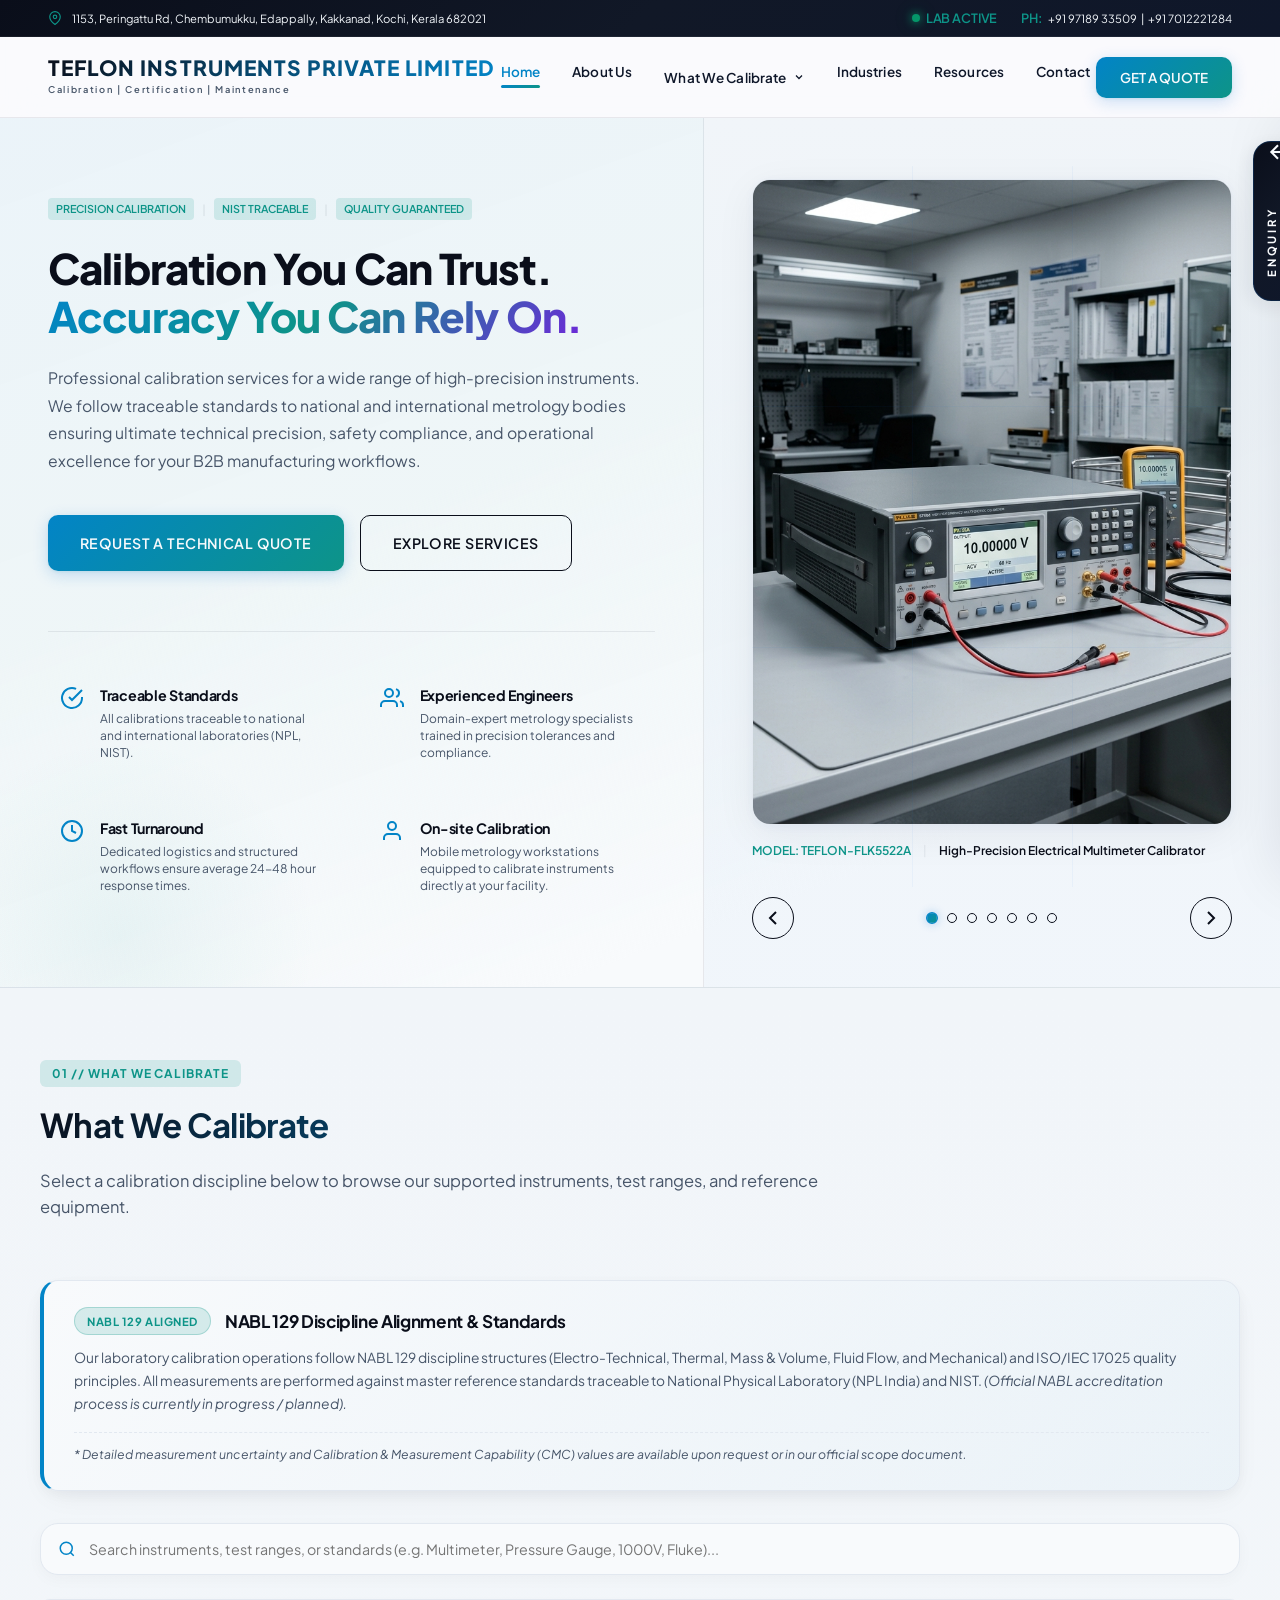
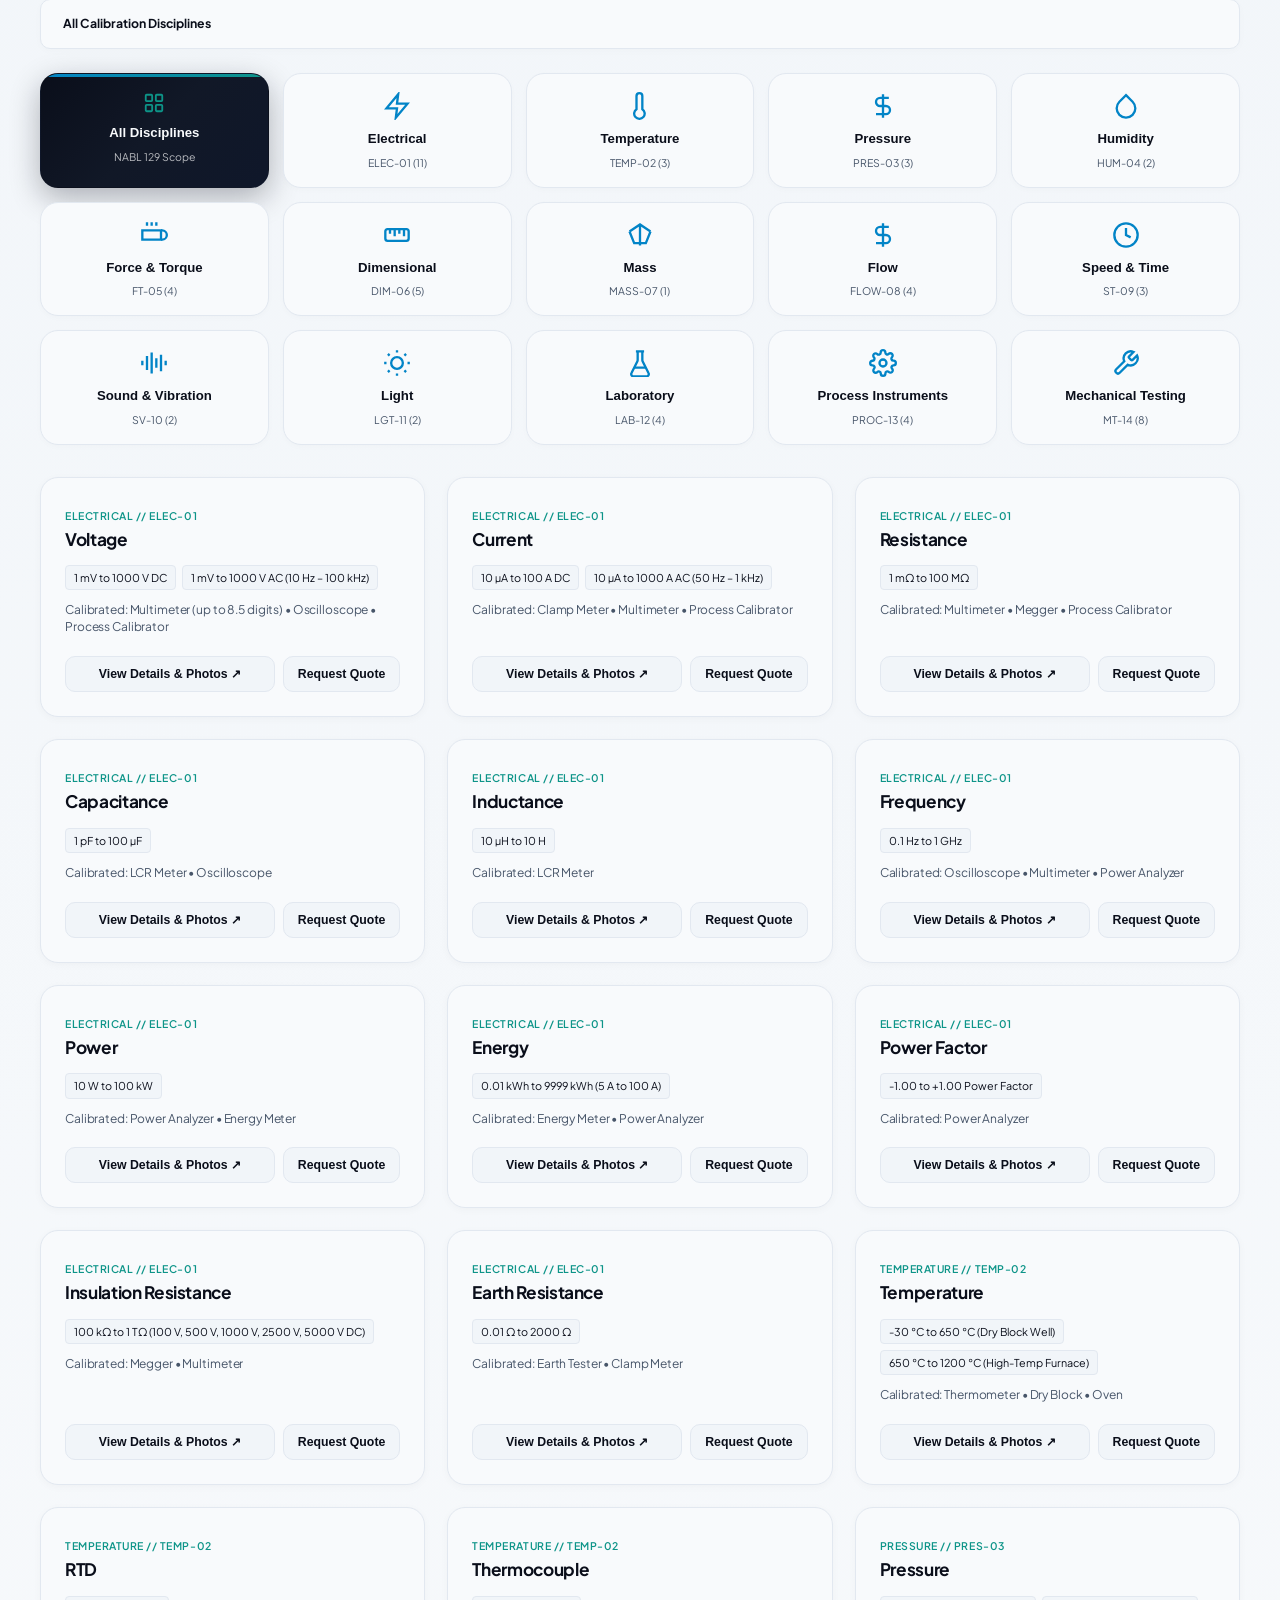
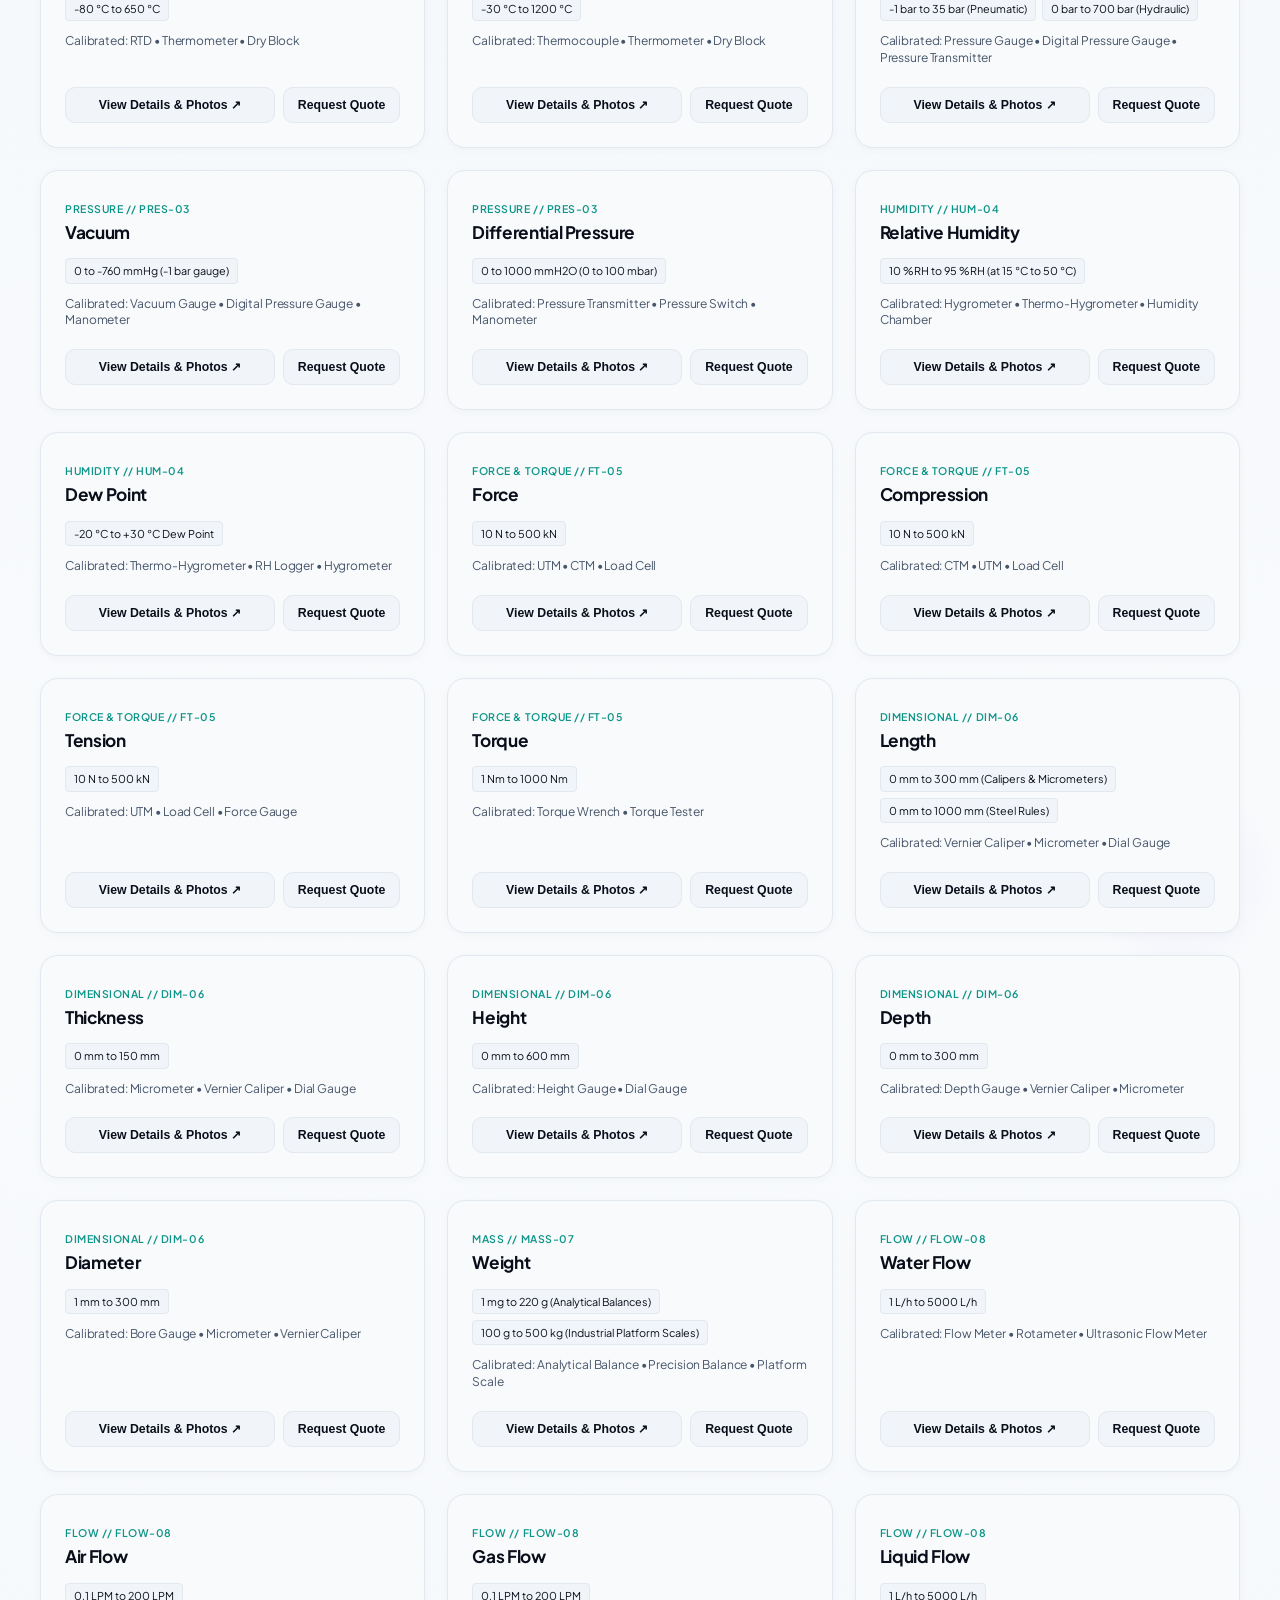
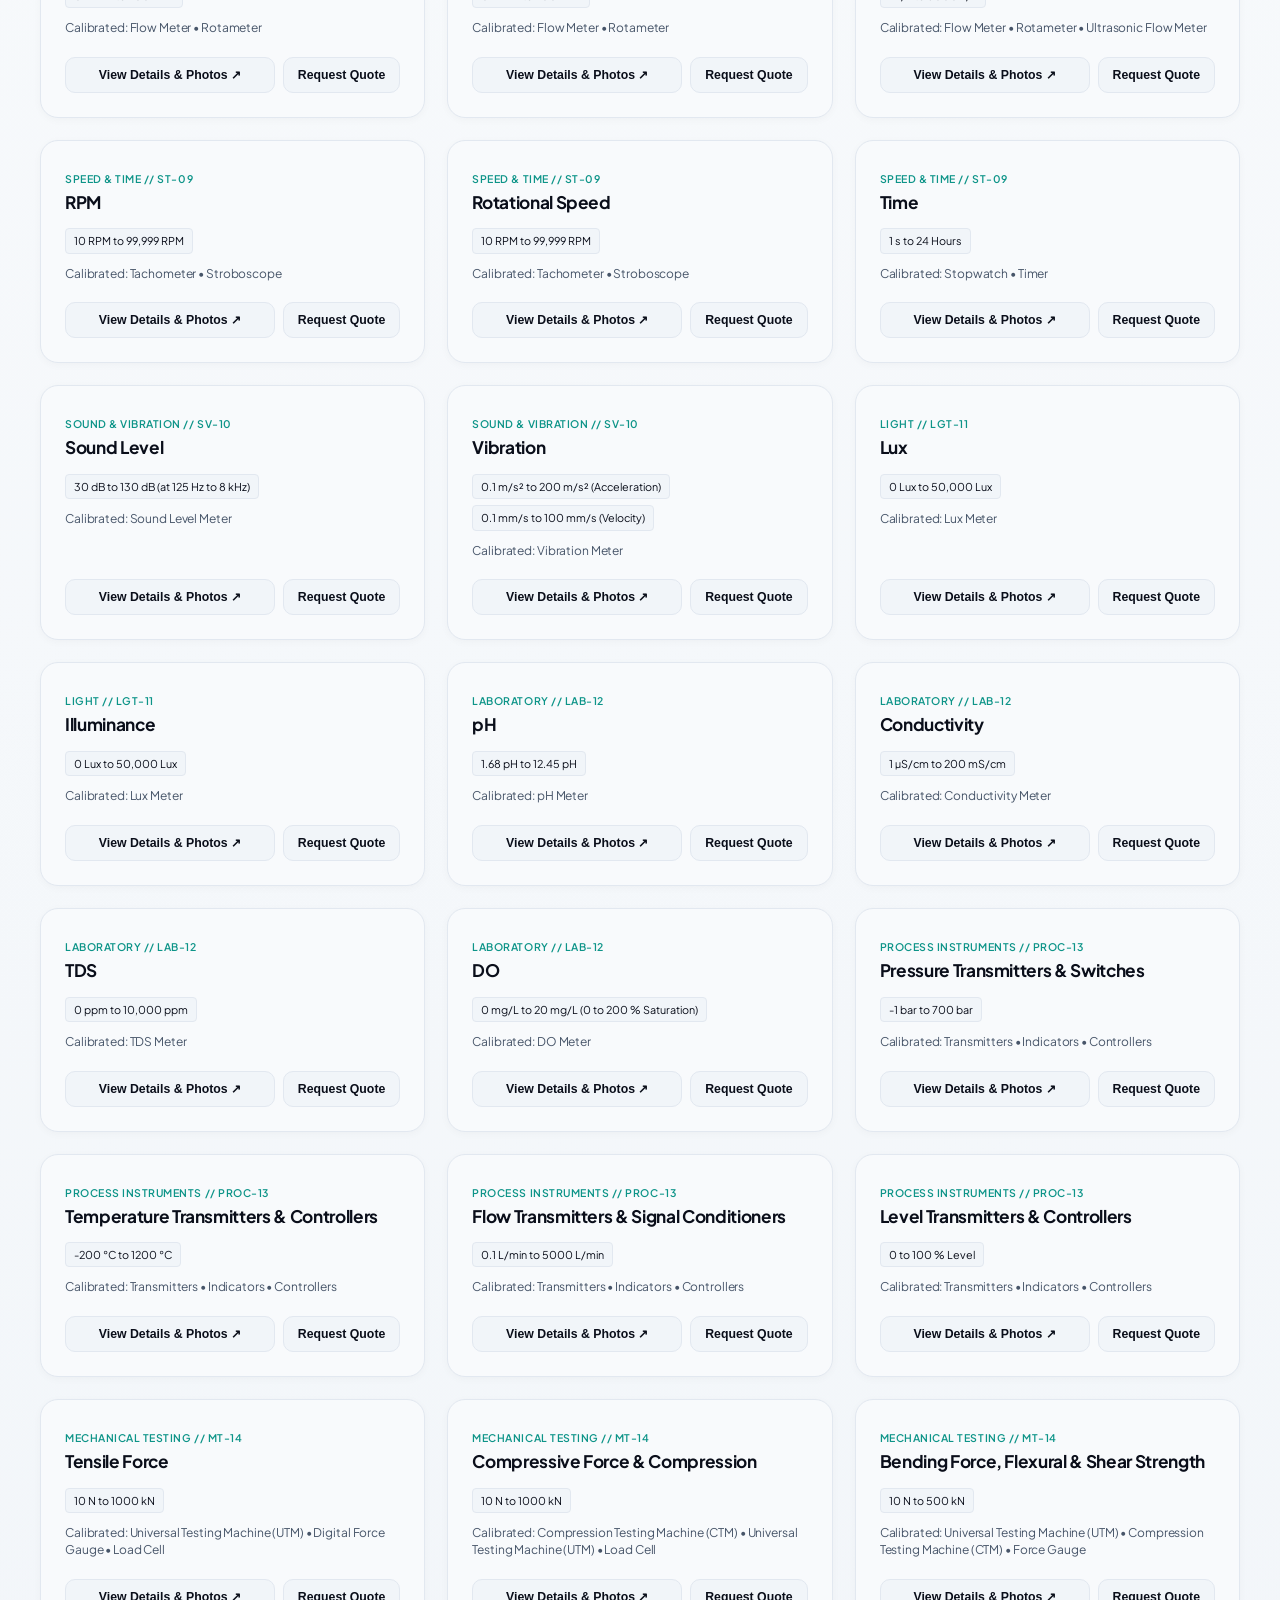
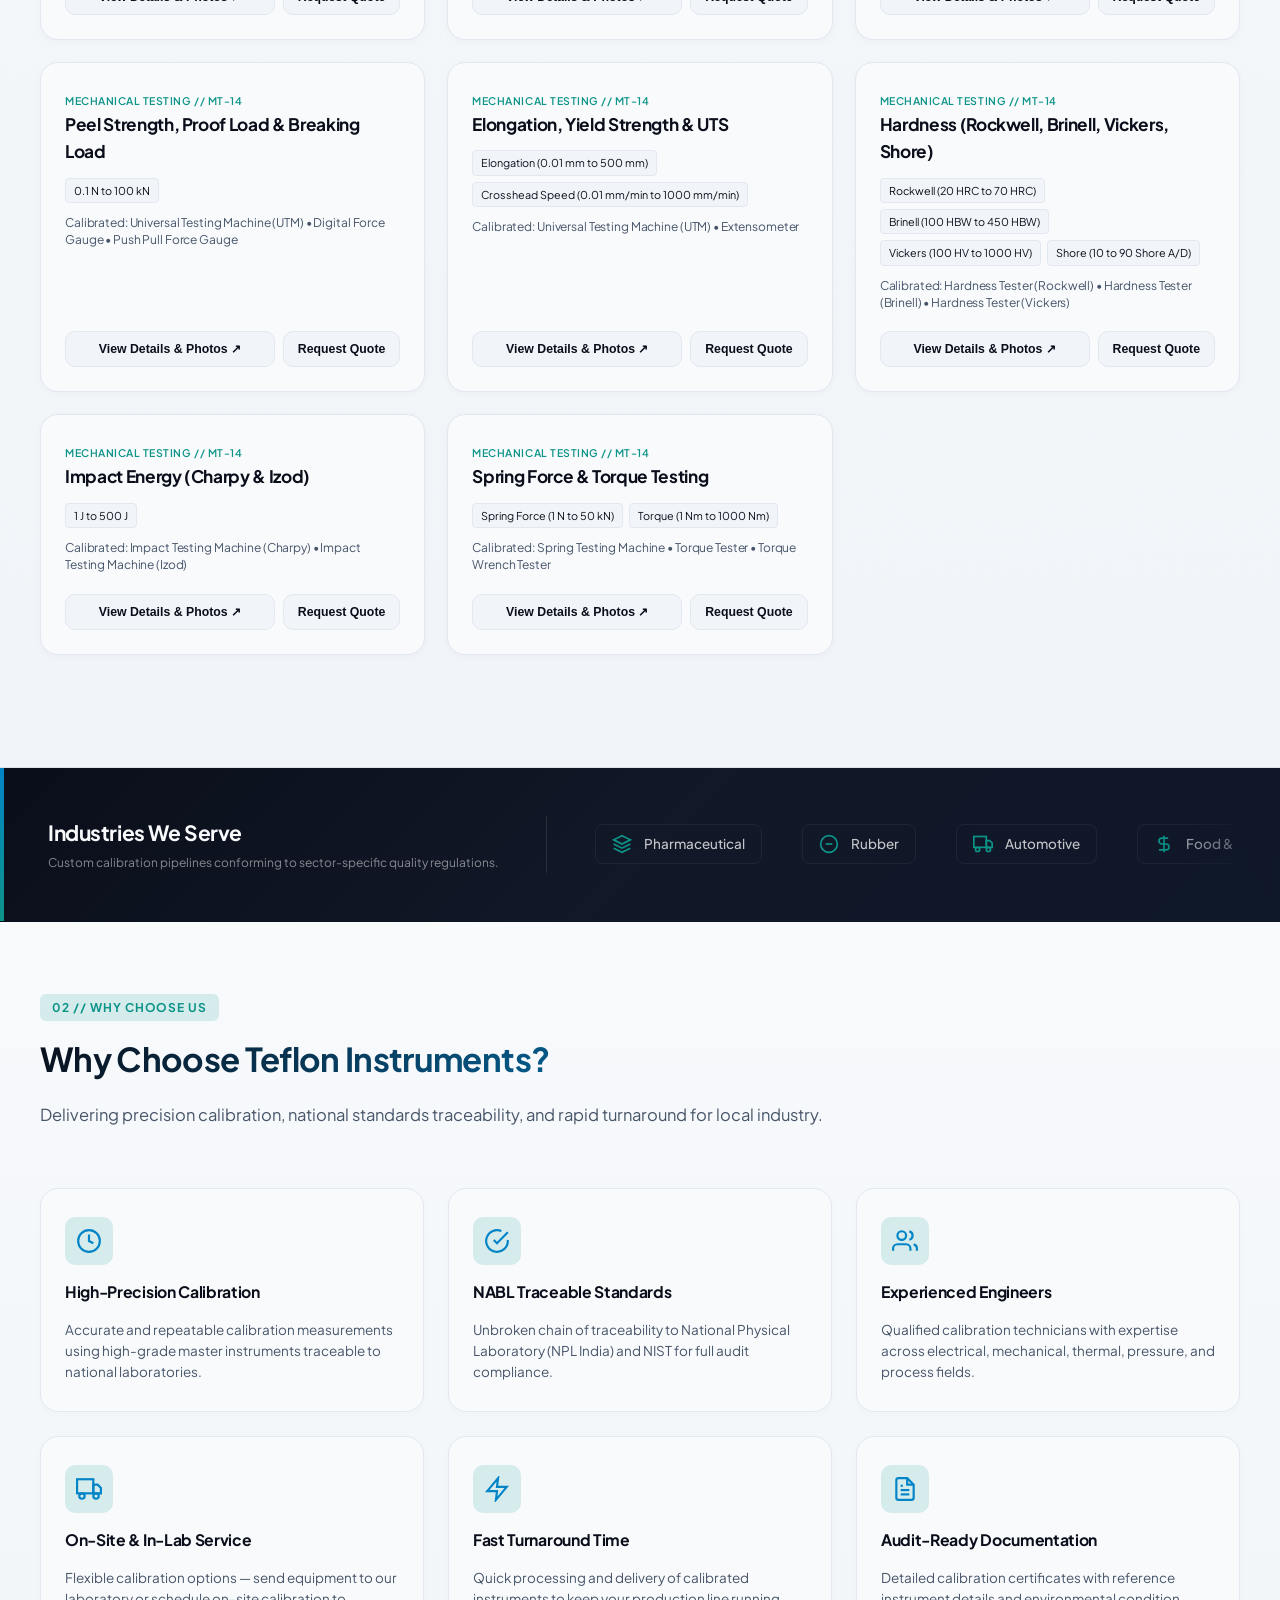
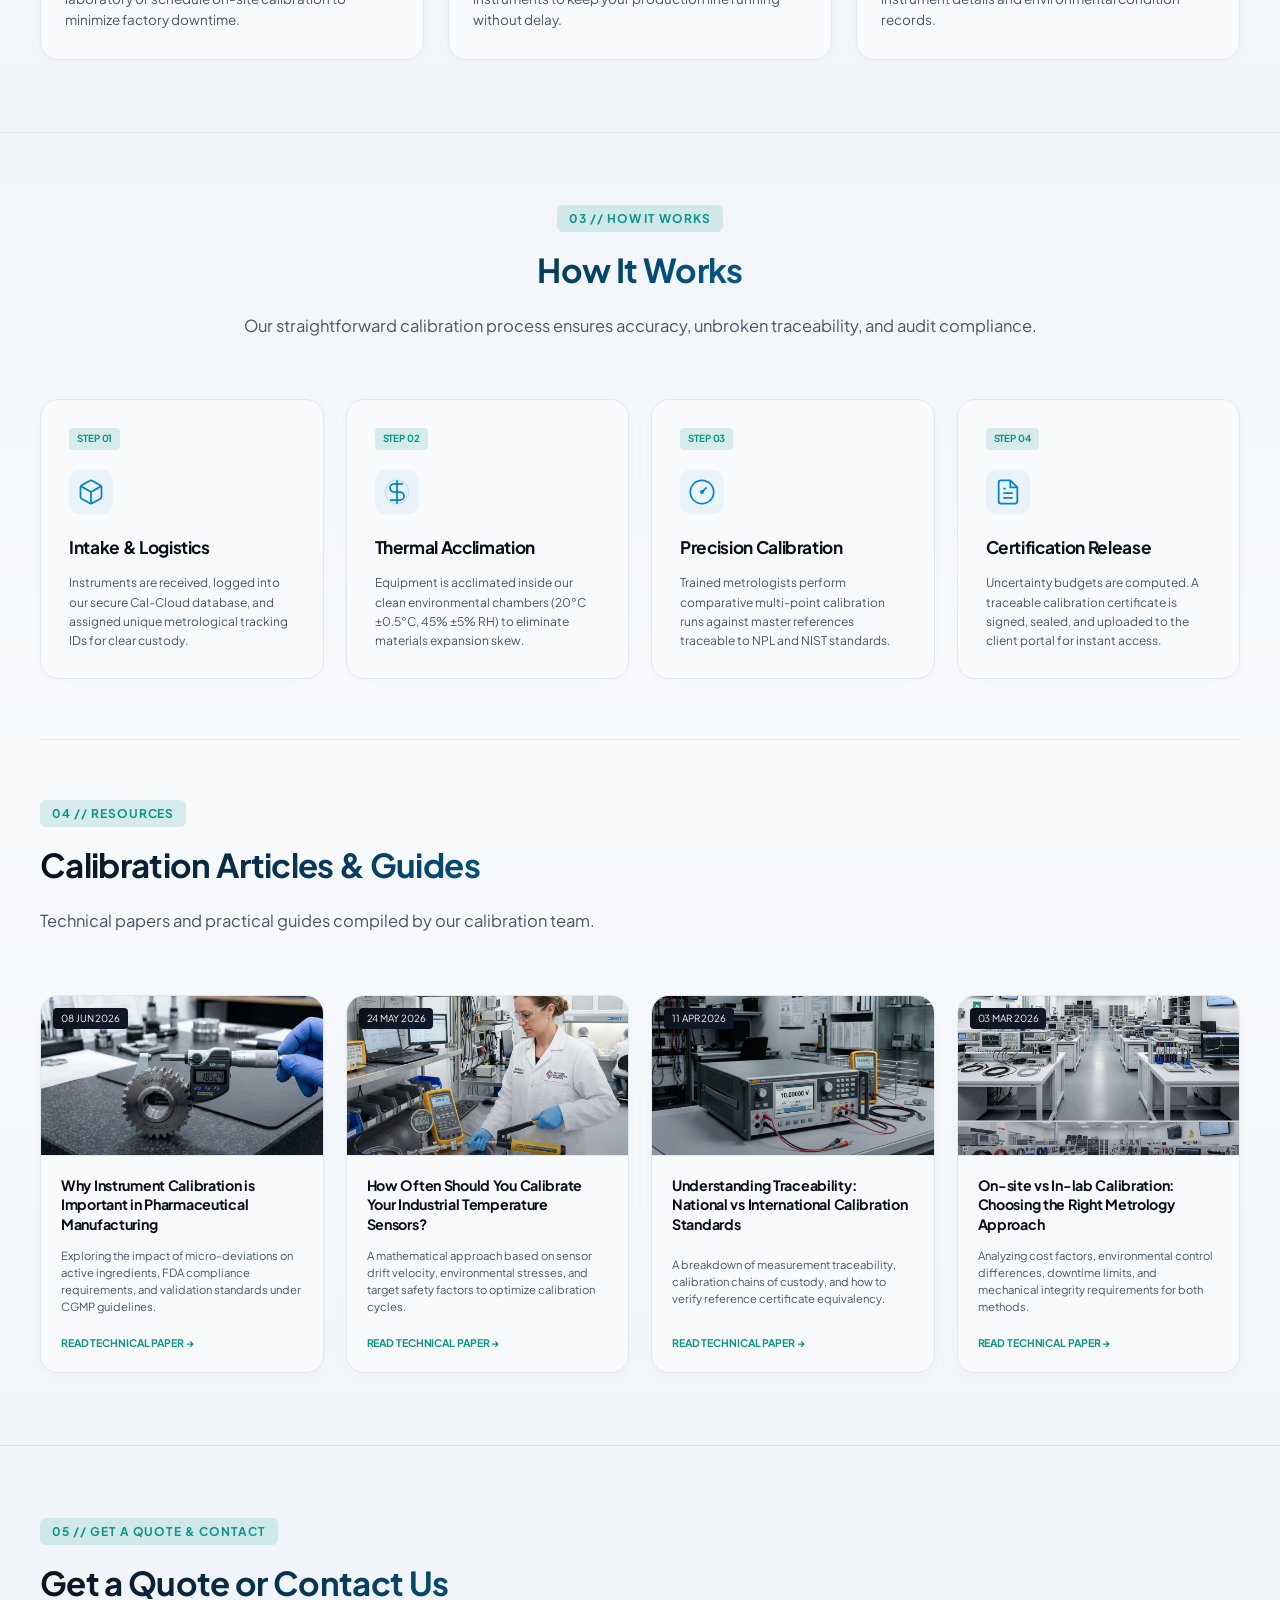
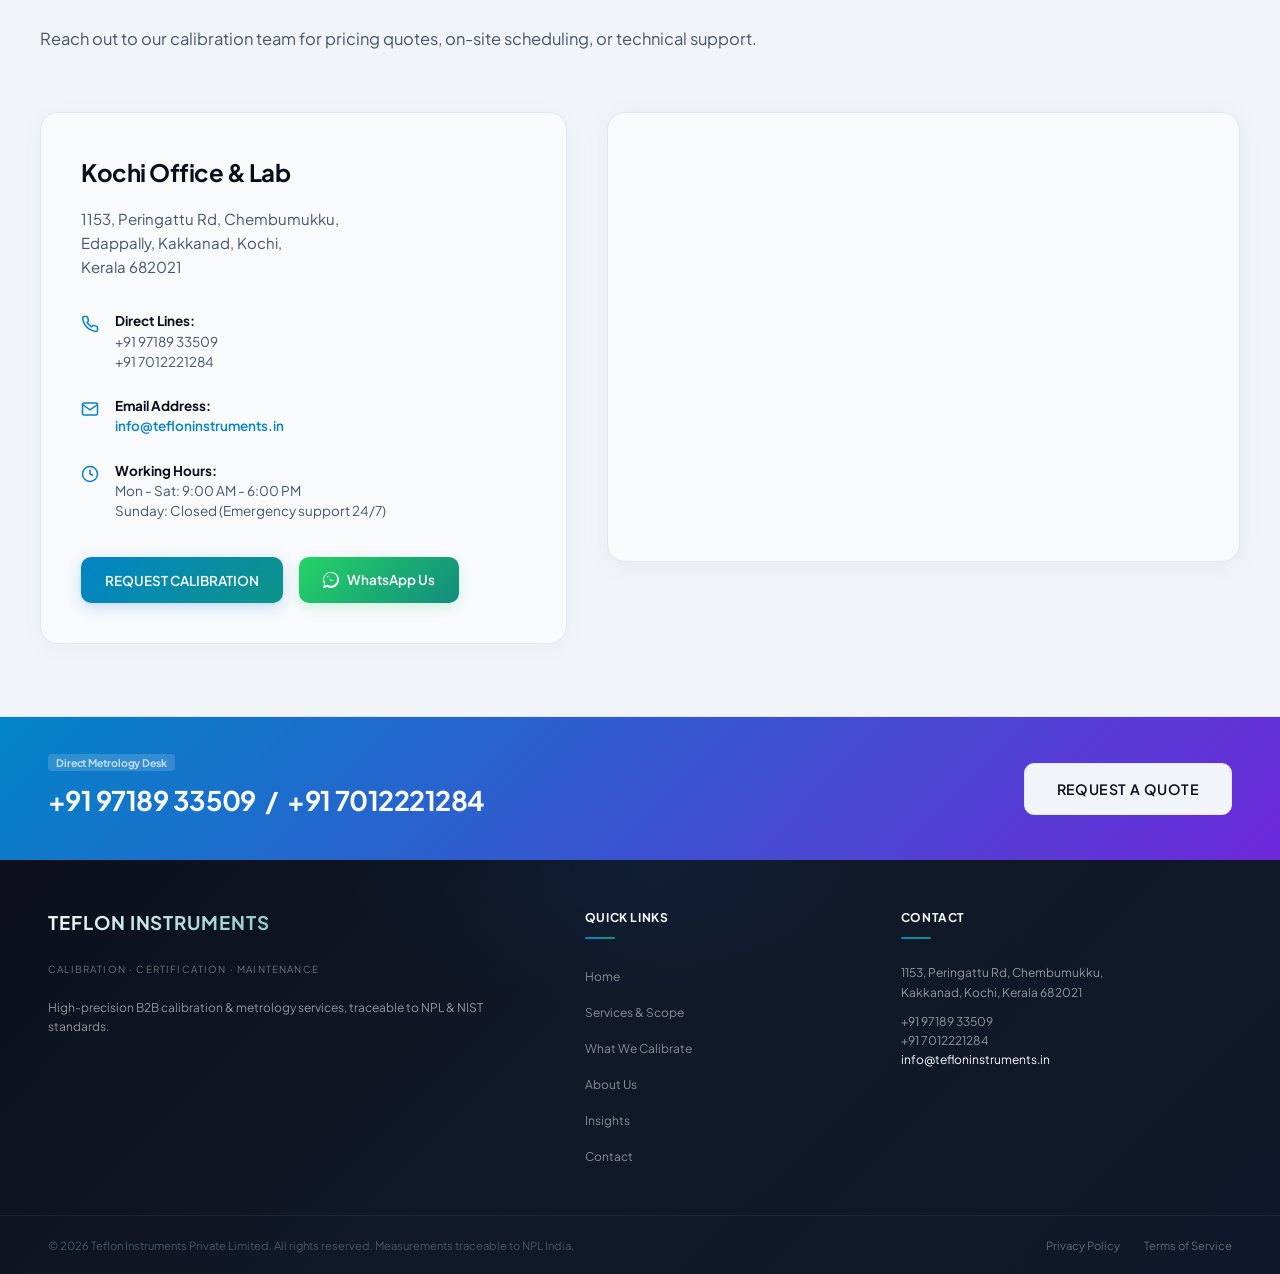
==== callibration/index.html @ b9548c0d "Initial commit Created from https://vercel.com/new" ====
<!DOCTYPE html>
<html lang="en">
<head>
  <meta charset="UTF-8">
  <meta name="viewport" content="width=device-width, initial-scale=1.0, maximum-scale=5.0, viewport-fit=cover">
  <title>TEFLON INSTRUMENTS PRIVATE LIMITED Calibration | Certification | Maintenance</title>
  <meta name="description" content="TEFLON INSTRUMENTS PRIVATE LIMITED offers premium calibration, certification, and maintenance services. Traceable standards ensuring precision, quality, and operational excellence.">
  
  <!-- Google Fonts: Plus Jakarta Sans for a warm, humanist, modern aesthetic -->
  <link rel="preconnect" href="https://fonts.googleapis.com">
  <link rel="preconnect" href="https://fonts.gstatic.com" crossorigin>
  <link href="https://fonts.googleapis.com/css2?family=Plus+Jakarta+Sans:ital,wght@0,300;0,400;0,500;0,600;0,700;0,800;1,400&display=swap" rel="stylesheet">
  
  <!-- Core Stylesheet -->
  <link rel="stylesheet" href="styles.css">
</head>
<body>

  <!-- HEADER -->
  <header class="main-header" id="header">
    <div class="top-bar">
      <div class="top-bar-left">
        <div class="top-bar-item">
          <svg viewBox="0 0 24 24" width="14" height="14" stroke="currentColor" stroke-width="2" fill="none" style="margin-right: 4px; color: var(--teal-accent);">
            <path d="M21 10c0 7-9 13-9 13s-9-6-9-13a9 9 0 0 1 18 0z"></path>
            <circle cx="12" cy="10" r="3"></circle>
          </svg>
          <span>1153, Peringattu Rd, Chembumukku, Edappally, Kakkanad, Kochi, Kerala 682021</span>
        </div>
      </div>
      <div class="top-bar-right">
        <div class="top-bar-item">
          <span class="status-indicator"></span>
          <span class="tech-label font-mono">LAB ACTIVE</span>
        </div>
        <div class="top-bar-item">
          <span class="font-mono" style="color: var(--teal-accent); font-weight: 600;">PH:</span>
          <span><a href="tel:+919718933509" style="color: inherit; text-decoration: none;">+91 97189 33509</a> &nbsp;|&nbsp; <a href="tel:+917012221284" style="color: inherit; text-decoration: none;">+91 7012221284</a></span>
        </div>
      </div>
    </div>
    
    <nav class="nav-bar">
      <div class="nav-brand">
        <a href="#home" class="logo-link">
          <span class="logo-main">TEFLON INSTRUMENTS PRIVATE LIMITED</span>
          <span class="logo-sub">Calibration | Certification | Maintenance</span>
        </a>
      </div>
      <ul class="nav-links">
        <li><a href="#home" class="nav-link active">Home</a></li>
        <li><a href="#about" class="nav-link">About Us</a></li>
        <li class="nav-dropdown">
          <a href="#parameters" class="nav-link dropdown-toggle" id="nav-calibrate-toggle">
            What We Calibrate
            <svg class="dropdown-chevron" viewBox="0 0 24 24" width="12" height="12" fill="none" stroke="currentColor" stroke-width="2.5"><polyline points="6 9 12 15 18 9"></polyline></svg>
          </a>
          <ul class="dropdown-menu" id="nav-calibrate-dropdown">
            <li><a href="#parameters" data-discipline="electrical" class="dropdown-item">Electrical</a></li>
            <li><a href="#parameters" data-discipline="temperature" class="dropdown-item">Temperature</a></li>
            <li><a href="#parameters" data-discipline="pressure" class="dropdown-item">Pressure</a></li>
            <li><a href="#parameters" data-discipline="humidity" class="dropdown-item">Humidity</a></li>
            <li><a href="#parameters" data-discipline="force-torque" class="dropdown-item">Force &amp; Torque</a></li>
            <li><a href="#parameters" data-discipline="dimensional" class="dropdown-item">Dimensional</a></li>
            <li><a href="#parameters" data-discipline="mass" class="dropdown-item">Mass</a></li>
            <li><a href="#parameters" data-discipline="flow" class="dropdown-item">Flow</a></li>
            <li><a href="#parameters" data-discipline="speed-time" class="dropdown-item">Speed &amp; Time</a></li>
            <li><a href="#parameters" data-discipline="sound-vibration" class="dropdown-item">Sound &amp; Vibration</a></li>
            <li><a href="#parameters" data-discipline="light" class="dropdown-item">Light</a></li>
            <li><a href="#parameters" data-discipline="laboratory" class="dropdown-item">Laboratory</a></li>
            <li><a href="#parameters" data-discipline="process-instruments" class="dropdown-item">Process Instruments</a></li>
            <li><a href="#parameters" data-discipline="mechanical-testing" class="dropdown-item">Mechanical Testing</a></li>
          </ul>
        </li>
        <li><a href="#industries" class="nav-link">Industries</a></li>
        <li><a href="#insights" class="nav-link">Resources</a></li>
        <li><a href="#contact" class="nav-link">Contact</a></li>
      </ul>
      <div class="nav-actions">
        <button class="btn btn-primary btn-rect open-quote-btn" id="nav-quote-btn">GET A QUOTE</button>
      </div>
      
      <!-- MOBILE MENU TOGGLE -->
      <button class="mobile-menu-toggle" id="mobile-menu-toggle" aria-label="Toggle Menu">
        <span class="bar"></span>
        <span class="bar"></span>
        <span class="bar"></span>
      </button>
    </nav>
  </header>

  <!-- MOBILE NAVIGATION DRAWER -->
  <div class="mobile-menu-drawer" id="mobile-menu-drawer">
    <div class="mobile-drawer-header">
      <div class="mobile-drawer-logo">
        <span class="logo-main">TEFLON INSTRUMENTS</span>
        <span class="logo-sub">Calibration | Certification | Maintenance</span>
      </div>
      <button class="mobile-drawer-close" id="mobile-drawer-close" aria-label="Close Menu">
        <svg viewBox="0 0 24 24" width="22" height="22" stroke="currentColor" stroke-width="2.5" fill="none">
          <line x1="18" y1="6" x2="6" y2="18"></line>
          <line x1="6" y1="6" x2="18" y2="18"></line>
        </svg>
      </button>
    </div>
    <ul class="mobile-nav-links">
      <li><a href="#home" class="mobile-nav-link">Home</a></li>
      <li><a href="#about" class="mobile-nav-link">About Us</a></li>
      <li class="mobile-nav-dropdown">
        <div class="mobile-dropdown-header" id="mobile-dropdown-header">
          <a href="#parameters" class="mobile-nav-link">What We Calibrate</a>
          <button class="mobile-dropdown-toggle-btn" id="mobile-dropdown-toggle-btn" aria-label="Expand Submenu">
            <svg class="mobile-chevron" viewBox="0 0 24 24" width="16" height="16" fill="none" stroke="currentColor" stroke-width="2.5"><polyline points="6 9 12 15 18 9"></polyline></svg>
          </button>
        </div>
        <ul class="mobile-dropdown-sub" id="mobile-dropdown-sub">
          <li><a href="#parameters" data-discipline="electrical" class="mobile-sub-link">Electrical</a></li>
          <li><a href="#parameters" data-discipline="temperature" class="mobile-sub-link">Temperature</a></li>
          <li><a href="#parameters" data-discipline="pressure" class="mobile-sub-link">Pressure</a></li>
          <li><a href="#parameters" data-discipline="humidity" class="mobile-sub-link">Humidity</a></li>
          <li><a href="#parameters" data-discipline="force-torque" class="mobile-sub-link">Force &amp; Torque</a></li>
          <li><a href="#parameters" data-discipline="dimensional" class="mobile-sub-link">Dimensional</a></li>
          <li><a href="#parameters" data-discipline="mass" class="mobile-sub-link">Mass</a></li>
          <li><a href="#parameters" data-discipline="flow" class="mobile-sub-link">Flow</a></li>
          <li><a href="#parameters" data-discipline="speed-time" class="mobile-sub-link">Speed &amp; Time</a></li>
          <li><a href="#parameters" data-discipline="sound-vibration" class="mobile-sub-link">Sound &amp; Vibration</a></li>
          <li><a href="#parameters" data-discipline="light" class="mobile-sub-link">Light</a></li>
          <li><a href="#parameters" data-discipline="laboratory" class="mobile-sub-link">Laboratory</a></li>
          <li><a href="#parameters" data-discipline="process-instruments" class="mobile-sub-link">Process Instruments</a></li>
          <li><a href="#parameters" data-discipline="mechanical-testing" class="mobile-sub-link">Mechanical Testing</a></li>
        </ul>
      </li>
      <li><a href="#industries" class="mobile-nav-link">Industries</a></li>
      <li><a href="#insights" class="mobile-nav-link">Resources</a></li>
      <li><a href="#contact" class="mobile-nav-link">Contact</a></li>
    </ul>
    <div class="mobile-drawer-footer">
      <button class="btn btn-primary btn-rect open-quote-btn btn-block">REQUEST A QUOTE</button>
      <div class="mobile-drawer-contact">
        <a href="tel:+919718933509" class="drawer-contact-item">
          <svg viewBox="0 0 24 24" width="16" height="16" fill="none" stroke="currentColor" stroke-width="2">
            <path d="M22 16.92v3a2 2 0 0 1-2.18 2 19.79 19.79 0 0 1-8.63-3.07 19.5 19.5 0 0 1-6-6 19.79 19.79 0 0 1-3.07-8.67A2 2 0 0 1 4.11 2h3a2 2 0 0 1 2 1.72 12.84 12.84 0 0 0 .7 2.81 2 2 0 0 1-.45 2.11L8.09 9.91a16 16 0 0 0 6 6l1.27-1.27a2 2 0 0 1 2.11-.45 12.84 12.84 0 0 0 2.81.7A2 2 0 0 1 22 16.92z"></path>
          </svg>
          <span>+91 97189 33509</span>
        </a>
        <a href="https://wa.me/919718933509" target="_blank" class="btn btn-secondary btn-whatsapp btn-rect btn-block" style="margin-top: 12px; font-size: 0.85rem; justify-content: center;">
          <svg viewBox="0 0 24 24" width="16" height="16" fill="currentColor" style="margin-right: 4px;">
            <path d="M.057 24l1.687-6.163c-1.041-1.804-1.588-3.849-1.587-5.946C.06 5.348 5.397.01 12.008.01c3.202.001 6.212 1.246 8.477 3.514 2.266 2.268 3.507 5.28 3.505 8.484-.004 6.657-5.34 11.997-11.953 11.997-2.005-.001-3.973-.502-5.724-1.455L0 24zm6.59-4.846c1.6.95 3.188 1.449 4.825 1.451 5.436 0 9.86-4.37 9.864-9.799.002-2.63-1.023-5.101-2.885-6.963C16.59 2.019 14.12 1 11.52 1c-5.44 0-9.866 4.372-9.87 9.802 0 1.714.459 3.39 1.331 4.872L1.933 20.39l4.714-1.236zm10.742-5.717c-.296-.147-1.747-.852-2.012-.95-.264-.097-.456-.147-.648.147-.192.294-.744.95-.912 1.146-.169.196-.338.22-.634.072-.296-.147-1.25-.457-2.38-1.457-.88-.778-1.474-1.74-1.646-2.035-.172-.294-.018-.454.13-.601.133-.133.297-.344.446-.516.148-.172.197-.294.296-.49.099-.196.05-.367-.025-.515-.074-.147-.648-1.543-.888-2.13-.233-.564-.47-.488-.648-.497-.168-.008-.36-.009-.551-.009-.192 0-.505.072-.769.36-.264.288-1.01 1.01-1.01 2.46 0 1.45.1.86.326.196.226-.294 1.32-2.01 1.438-2.147.118-.137.228-.2.457-.053.23.147 1.478.75 1.63 1.25.152.5.152.93.076 1.226-.076.297-.456.95-.648 1.146l-.389.39-.026.024z"/>
          </svg>
          Chat via WhatsApp
        </a>
      </div>
    </div>
  </div>

  <!-- FLOATING SIDEBAR (Collapsible B2B Quick Enquiry Form) -->
  <aside class="sidebar-floating" id="enquiry-sidebar">
    <button class="sidebar-toggle" id="sidebar-toggle-btn" aria-label="Toggle Enquiry Form">
      <span class="toggle-icon">
        <svg viewBox="0 0 24 24" width="20" height="20" stroke="currentColor" stroke-width="2.5" fill="none">
          <line x1="4" y1="12" x2="20" y2="12"></line>
          <polyline points="12 4 4 12 12 20" id="toggle-arrow"></polyline>
        </svg>
      </span>
      <span class="toggle-text">QUICK ENQUIRY</span>
    </button>
    <div class="sidebar-content">
      <div class="sidebar-header">
        <button class="sidebar-close-btn" id="sidebar-close-btn" aria-label="Close Enquiry Form">
          <svg viewBox="0 0 24 24" width="18" height="18" stroke="currentColor" stroke-width="2.5" fill="none">
            <line x1="18" y1="6" x2="6" y2="18"></line>
            <line x1="6" y1="6" x2="18" y2="18"></line>
          </svg>
        </button>
        <h3>Quick Enquiry</h3>
        <p class="sidebar-subtitle">Direct calibration request pipeline</p>
      </div>
      
      <!-- SUCCESS STATE VIEW -->
      <div class="sidebar-success-view" id="sidebar-success-view" style="display: none;">
        <div class="success-icon-wrapper">
          <svg class="success-check-icon" viewBox="0 0 24 24" width="56" height="56" stroke="var(--teal-accent)" stroke-width="2.5" fill="none">
            <polyline points="20 6 9 17 4 12"></polyline>
          </svg>
        </div>
        <h3 class="success-title">Enquiry Compiled!</h3>
        <p class="success-desc">We are redirecting you to WhatsApp to send your specifications directly to our calibration desk.</p>
        
        <div class="success-progress-container">
          <div class="success-progress-bar" id="success-progress-bar"></div>
        </div>

        <a href="#" id="whatsapp-manual-btn" target="_blank" class="btn btn-primary btn-block btn-rect btn-whatsapp" style="margin-top: 24px;">
          <svg viewBox="0 0 24 24" width="18" height="18" fill="currentColor">
            <path d="M.057 24l1.687-6.163c-1.041-1.804-1.588-3.849-1.587-5.946C.06 5.348 5.397.01 12.008.01c3.202.001 6.212 1.246 8.477 3.514 2.266 2.268 3.507 5.28 3.505 8.484-.004 6.657-5.34 11.997-11.953 11.997-2.005-.001-3.973-.502-5.724-1.455L0 24zm6.59-4.846c1.6.95 3.188 1.449 4.825 1.451 5.436 0 9.86-4.37 9.864-9.799.002-2.63-1.023-5.101-2.885-6.963C16.59 2.019 14.12 1 11.52 1c-5.44 0-9.866 4.372-9.87 9.802 0 1.714.459 3.39 1.331 4.872L1.933 20.39l4.714-1.236zm10.742-5.717c-.296-.147-1.747-.852-2.012-.95-.264-.097-.456-.147-.648.147-.192.294-.744.95-.912 1.146-.169.196-.338.22-.634.072-.296-.147-1.25-.457-2.38-1.457-.88-.778-1.474-1.74-1.646-2.035-.172-.294-.018-.454.13-.601.133-.133.297-.344.446-.516.148-.172.197-.294.296-.49.099-.196.05-.367-.025-.515-.074-.147-.648-1.543-.888-2.13-.233-.564-.47-.488-.648-.497-.168-.008-.36-.009-.551-.009-.192 0-.505.072-.769.36-.264.288-1.01 1.01-1.01 2.46 0 1.45.1.86.326.196.226-.294 1.32-2.01 1.438-2.147.118-.137.228-.2.457-.053.23.147 1.478.75 1.63 1.25.152.5.152.93.076 1.226-.076.297-.456.95-.648 1.146l-.389.39-.026.024z"/>
          </svg>
          SEND VIA WHATSAPP (MANUAL)
        </a>
        <button id="success-reset-btn" class="btn btn-secondary btn-block btn-rect" style="margin-top: 12px;">
          Submit Another Enquiry
        </button>
      </div>
      
      <form class="sidebar-form" id="quick-enquiry-form">
        <div class="form-group">
          <label for="eq-name">Full Name</label>
          <input type="text" id="eq-name" name="name" required placeholder="e.g. Dr. Rajesh Kumar">
        </div>
        <div class="form-group">
          <label for="eq-company">Company / Institution</label>
          <input type="text" id="eq-company" name="company" required placeholder="e.g. Acme Pharmaceuticals">
        </div>
        <div class="form-group">
          <label for="eq-email">Corporate Email</label>
          <input type="email" id="eq-email" name="email" required placeholder="name@company.com">
        </div>
        <div class="form-group">
          <label for="eq-phone">Contact Number</label>
          <input type="tel" id="eq-phone" name="phone" required placeholder="+91 XXXXX XXXXX">
        </div>
        <div class="form-group">
          <label for="eq-service">Required Service</label>
          <select id="eq-service" name="service">
            <option value="electrical">Electrical Calibration</option>
            <option value="temperature">Temperature Calibration</option>
            <option value="pressure">Pressure Calibration</option>
            <option value="dimensional">Dimensional Metrology</option>
            <option value="torque">Torque & Mass Calibration</option>
            <option value="onsite">On-Site Calibration</option>
            <option value="custom">Other / Custom Standards</option>
          </select>
        </div>
        <div class="form-group">
          <label>Instrument List (Drag & Drop)</label>
          <div class="drag-drop-area" id="file-drop-zone">
            <svg class="upload-icon" viewBox="0 0 24 24" width="24" height="24" stroke="currentColor" stroke-width="2" fill="none">
              <path d="M21 15v4a2 2 0 0 1-2 2H5a2 2 0 0 1-2-2v-4"></path>
              <polyline points="17 8 12 3 7 8"></polyline>
              <line x1="12" y1="3" x2="12" y2="15"></line>
            </svg>
            <p class="drop-text">Drag CSV / Excel list, or click to upload</p>
            <input type="file" id="file-input" name="instrumentList" accept=".xlsx,.xls,.csv,.pdf,.docx" style="display: none;">
            <div id="file-selected-name" class="file-name-preview"></div>
          </div>
        </div>
        <div class="form-group">
          <label for="eq-message">Special Technical Requirements</label>
          <textarea id="eq-message" name="message" rows="3" placeholder="Specify calibrations ranges, required tolerances, or standard compliance certificates needed..."></textarea>
        </div>
        <button type="submit" class="btn btn-primary btn-block btn-rect">SUBMIT TECHNICAL SPECIFICATION</button>
        <p class="privacy-note">We respect your privacy. All uploaded documents are stored in encrypted vaults and are subject to strict NDA regulations.</p>
      </form>
      <div class="sidebar-direct-cta">
        <a href="https://wa.me/919718933509" target="_blank" class="btn btn-secondary btn-whatsapp btn-rect">
          <svg viewBox="0 0 24 24" width="18" height="18" fill="currentColor">
            <path d="M.057 24l1.687-6.163c-1.041-1.804-1.588-3.849-1.587-5.946C.06 5.348 5.397.01 12.008.01c3.202.001 6.212 1.246 8.477 3.514 2.266 2.268 3.507 5.28 3.505 8.484-.004 6.657-5.34 11.997-11.953 11.997-2.005-.001-3.973-.502-5.724-1.455L0 24zm6.59-4.846c1.6.95 3.188 1.449 4.825 1.451 5.436 0 9.86-4.37 9.864-9.799.002-2.63-1.023-5.101-2.885-6.963C16.59 2.019 14.12 1 11.52 1c-5.44 0-9.866 4.372-9.87 9.802 0 1.714.459 3.39 1.331 4.872L1.933 20.39l4.714-1.236zm10.742-5.717c-.296-.147-1.747-.852-2.012-.95-.264-.097-.456-.147-.648.147-.192.294-.744.95-.912 1.146-.169.196-.338.22-.634.072-.296-.147-1.25-.457-2.38-1.457-.88-.778-1.474-1.74-1.646-2.035-.172-.294-.018-.454.13-.601.133-.133.297-.344.446-.516.148-.172.197-.294.296-.49.099-.196.05-.367-.025-.515-.074-.147-.648-1.543-.888-2.13-.233-.564-.47-.488-.648-.497-.168-.008-.36-.009-.551-.009-.192 0-.505.072-.769.36-.264.288-1.01 1.01-1.01 2.46 0 1.45.1.86.326.196.226-.294 1.32-2.01 1.438-2.147.118-.137.228-.2.457-.053.23.147 1.478.75 1.63 1.25.152.5.152.93.076 1.226-.076.297-.456.95-.648 1.146l-.389.39-.026.024z"/>
          </svg>
          Chat via WhatsApp
        </a>
        <a href="tel:+919718933509" class="btn btn-secondary btn-rect">
          <svg viewBox="0 0 24 24" width="18" height="18" fill="none" stroke="currentColor" stroke-width="2">
            <path d="M22 16.92v3a2 2 0 0 1-2.18 2 19.79 19.79 0 0 1-8.63-3.07 19.5 19.5 0 0 1-6-6 19.79 19.79 0 0 1-3.07-8.67A2 2 0 0 1 4.11 2h3a2 2 0 0 1 2 1.72 12.84 12.84 0 0 0 .7 2.81 2 2 0 0 1-.45 2.11L8.09 9.91a16 16 0 0 0 6 6l1.27-1.27a2 2 0 0 1 2.11-.45 12.84 12.84 0 0 0 2.81.7A2 2 0 0 1 22 16.92z"></path>
          </svg>
          Direct Call Line
        </a>
      </div>
    </div>
  </aside>

  <!-- MAIN WRAPPER -->
  <main class="main-content" id="home">
    
    <!-- HERO SECTION -->
    <section class="hero-section">
      <div class="hero-layout">
        
        <!-- Left Side: Copy and Stats -->
        <div class="hero-left">
          <div class="hero-metadata">
            <span class="meta-tag">PRECISION CALIBRATION</span>
            <span class="meta-separator">|</span>
            <span class="meta-tag">NIST TRACEABLE</span>
            <span class="meta-separator">|</span>
            <span class="meta-tag">QUALITY GUARANTEED</span>
          </div>
          <h1 class="hero-title">
            Calibration You Can Trust.<br>
            <span class="text-highlight">Accuracy You Can Rely On.</span>
          </h1>
          <p class="hero-description">
            Professional calibration services for a wide range of high-precision instruments. We follow traceable standards to national and international metrology bodies ensuring ultimate technical precision, safety compliance, and operational excellence for your B2B manufacturing workflows.
          </p>
          <div class="hero-ctas">
            <button class="btn btn-primary btn-large btn-rect open-quote-btn">REQUEST A TECHNICAL QUOTE</button>
            <a href="#parameters" class="btn btn-outline btn-large btn-rect" id="hero-explore-btn">EXPLORE SERVICES</a>
          </div>
          
          <!-- Key Points -->
          <div class="hero-features">
            <div class="feature-item">
              <div class="feature-icon">
                <svg viewBox="0 0 24 24" width="24" height="24" stroke="currentColor" stroke-width="2" fill="none">
                  <path d="M22 11.08V12a10 10 0 1 1-5.93-9.14"></path>
                  <polyline points="22 4 12 14.01 9 11.01"></polyline>
                </svg>
              </div>
              <div class="feature-content">
                <h4 class="feature-title">Traceable Standards</h4>
                <p class="feature-desc">All calibrations traceable to national and international laboratories (NPL, NIST).</p>
              </div>
            </div>
            <div class="feature-item">
              <div class="feature-icon">
                <svg viewBox="0 0 24 24" width="24" height="24" stroke="currentColor" stroke-width="2" fill="none">
                  <path d="M17 21v-2a4 4 0 0 0-4-4H5a4 4 0 0 0-4 4v2"></path>
                  <circle cx="9" cy="7" r="4"></circle>
                  <path d="M23 21v-2a4 4 0 0 0-3-3.87"></path>
                  <path d="M16 3.13a4 4 0 0 1 0 7.75"></path>
                </svg>
              </div>
              <div class="feature-content">
                <h4 class="feature-title">Experienced Engineers</h4>
                <p class="feature-desc">Domain-expert metrology specialists trained in precision tolerances and compliance.</p>
              </div>
            </div>
            <div class="feature-item">
              <div class="feature-icon">
                <svg viewBox="0 0 24 24" width="24" height="24" stroke="currentColor" stroke-width="2" fill="none">
                  <circle cx="12" cy="12" r="10"></circle>
                  <polyline points="12 6 12 12 16 14"></polyline>
                </svg>
              </div>
              <div class="feature-content">
                <h4 class="feature-title">Fast Turnaround</h4>
                <p class="feature-desc">Dedicated logistics and structured workflows ensure average 24-48 hour response times.</p>
              </div>
            </div>
            <div class="feature-item">
              <div class="feature-icon">
                <svg viewBox="0 0 24 24" width="24" height="24" stroke="currentColor" stroke-width="2" fill="none">
                  <path d="M20 21v-2a4 4 0 0 0-4-4H8a4 4 0 0 0-4 4v2"></path>
                  <circle cx="12" cy="7" r="4"></circle>
                </svg>
              </div>
              <div class="feature-content">
                <h4 class="feature-title">On-site Calibration</h4>
                <p class="feature-desc">Mobile metrology workstations equipped to calibrate instruments directly at your facility.</p>
              </div>
            </div>
          </div>
        </div>
        
        <!-- Right Side: Clean studio-photo carousel -->
        <div class="hero-right">
          <div class="carousel-container">
            <div class="carousel-track-container">
              <ul class="carousel-track">
                <li class="carousel-slide current-slide">
                  <img src="assets/images/fluke_calibrator.png" alt="Fluke Reference Calibrator on bench" class="carousel-img">
                  <div class="carousel-caption">
                    <span class="caption-class">MODEL: TEFLON-FLK5522A</span>
                    <span class="caption-separator">|</span>
                    <span class="caption-title">High-Precision Electrical Multimeter Calibrator</span>
                  </div>
                </li>
                <li class="carousel-slide">
                  <img src="assets/images/dry_block.png" alt="Digital Dry Block Temperature Calibrator" class="carousel-img">
                  <div class="carousel-caption">
                    <span class="caption-class">MODEL: TEFLON-DB1200</span>
                    <span class="caption-separator">|</span>
                    <span class="caption-title">Digital Dry-Block Temperature Calibrator Well</span>
                  </div>
                </li>
                <li class="carousel-slide">
                  <img src="assets/images/deadweight_tester.png" alt="Deadweight Pressure Calibrator Tester" class="carousel-img">
                  <div class="carousel-caption">
                    <span class="caption-class">MODEL: TEFLON-DWT300</span>
                    <span class="caption-title">Physical Hydraulic Deadweight Pressure Tester</span>
                  </div>
                </li>
                <li class="carousel-slide">
                  <img src="assets/images/energy_meter.png" alt="Energy Meter Master" class="carousel-img">
                  <div class="carousel-caption">
                    <span class="caption-class">MODEL: TEFLON-EMM400</span>
                    <span class="caption-title">Energy Meter Master Calibration Standard</span>
                  </div>
                </li>
                <li class="carousel-slide">
                  <img src="assets/images/flow_meter.png" alt="Flow Meter Master" class="carousel-img">
                  <div class="carousel-caption">
                    <span class="caption-class">MODEL: TEFLON-FMM500</span>
                    <span class="caption-title">Flow Meter Master Calibration System</span>
                  </div>
                </li>
                <li class="carousel-slide">
                  <img src="assets/images/proving_ring.png" alt="Proving Ring" class="carousel-img">
                  <div class="carousel-caption">
                    <span class="caption-class">MODEL: TEFLON-PR600</span>
                    <span class="caption-title">Industrial Proving Ring Calibration Standard</span>
                  </div>
                </li>
                <li class="carousel-slide">
                  <img src="assets/images/load_cell.png" alt="Load Cell Master" class="carousel-img">
                  <div class="carousel-caption">
                    <span class="caption-class">MODEL: TEFLON-LCM700</span>
                    <span class="caption-title">Load Cell Master Calibration Standard</span>
                  </div>
                </li>
              </ul>
            </div>
            
            <div class="carousel-nav">
              <button class="carousel-nav-btn prev-btn" aria-label="Previous image">
                <svg viewBox="0 0 24 24" width="24" height="24" stroke="currentColor" stroke-width="2" fill="none">
                  <polyline points="15 18 9 12 15 6"></polyline>
                </svg>
              </button>
              <div class="carousel-indicators">
                <button class="indicator-dot active-dot" data-slide-index="0" aria-label="Slide 1"></button>
                <button class="indicator-dot" data-slide-index="1" aria-label="Slide 2"></button>
                <button class="indicator-dot" data-slide-index="2" aria-label="Slide 3"></button>
                <button class="indicator-dot" data-slide-index="3" aria-label="Slide 4"></button>
                <button class="indicator-dot" data-slide-index="4" aria-label="Slide 5"></button>
                <button class="indicator-dot" data-slide-index="5" aria-label="Slide 6"></button>
                <button class="indicator-dot" data-slide-index="6" aria-label="Slide 7"></button>
              </div>
              <button class="carousel-nav-btn next-btn" aria-label="Next image">
                <svg viewBox="0 0 24 24" width="24" height="24" stroke="currentColor" stroke-width="2" fill="none">
                  <polyline points="9 18 15 12 9 6"></polyline>
                </svg>
              </button>
            </div>
            
            <div class="carousel-grid-overlay">
              <div class="grid-line vertical"></div>
              <div class="grid-line vertical"></div>
              <div class="grid-line horizontal"></div>
              <div class="grid-line horizontal"></div>
            </div>
          </div>
        </div>

      </div>
    </section>

    <!-- WHAT WE CALIBRATE / PARAMETER EXPLORER SECTION -->
    <section class="section section-parameters" id="parameters">
      <div class="section-header">
        <span class="section-tag font-mono">01 // WHAT WE CALIBRATE</span>
        <h2 class="section-title">What We Calibrate</h2>
        <p class="section-subtitle">Select a calibration discipline below to browse our supported instruments, test ranges, and reference equipment.</p>
      </div>

      <!-- NABL 129 Alignment & Compliance Banner -->
      <div class="scope-explainer-banner">
        <div class="scope-explainer-header">
          <span class="scope-explainer-tag">NABL 129 ALIGNED</span>
          <h3 class="scope-explainer-title">NABL 129 Discipline Alignment & Standards</h3>
        </div>
        <p class="scope-explainer-text">
          Our laboratory calibration operations follow NABL 129 discipline structures (Electro-Technical, Thermal, Mass & Volume, Fluid Flow, and Mechanical) and ISO/IEC 17025 quality principles. All measurements are performed against master reference standards traceable to National Physical Laboratory (NPL India) and NIST. <em>(Official NABL accreditation process is currently in progress / planned).</em>
        </p>
        <p class="scope-disclaimer-note">
          * Detailed measurement uncertainty and Calibration & Measurement Capability (CMC) values are available upon request or in our official scope document.
        </p>
      </div>

      <!-- Interactive Parameter Explorer (Rendered via app.js) -->
      <div id="nabl-parameter-explorer">

        <!-- Live Search Bar -->
        <div class="explorer-search-wrapper">
          <div class="explorer-search-input-group">
            <svg class="search-icon" viewBox="0 0 24 24" width="18" height="18" stroke="currentColor" stroke-width="2" fill="none">
              <circle cx="11" cy="11" r="8"></circle>
              <line x1="21" y1="21" x2="16.65" y2="16.65"></line>
            </svg>
            <input type="text" id="explorer-search-input" placeholder="Search instruments, test ranges, or standards (e.g. Multimeter, Pressure Gauge, 1000V, Fluke)..." autocomplete="off">
            <button id="explorer-search-clear" aria-label="Clear Search" style="display: none;">&times;</button>
          </div>
          <div id="explorer-search-counter" class="search-counter-badge" style="display: none;"></div>
        </div>

        <!-- Level 1 Breadcrumbs & Discipline Selector -->
        <div class="explorer-breadcrumb-bar" id="explorer-breadcrumbs">
          <span class="breadcrumb-item active" id="bc-root">All Calibration Disciplines</span>
        </div>
        
        <div class="discipline-selector-grid" id="discipline-selector">
          <!-- Populated dynamically from parameters-data.js -->
        </div>

        <!-- Level 2 Parameter Grid -->
        <div class="parameter-grid-container" id="parameter-grid">
          <!-- Populated dynamically from parameters-data.js -->
        </div>
      </div>
    </section>

    <!-- IN-PAGE PARAMETER QUICK-VIEW MODAL -->
    <div class="param-modal-overlay" id="param-quick-modal" aria-hidden="true" style="display: none;">
      <div class="param-modal-container">
        <button class="param-modal-close" id="param-modal-close" aria-label="Close Modal">
          <svg viewBox="0 0 24 24" width="20" height="20" stroke="currentColor" stroke-width="2.5" fill="none">
            <line x1="18" y1="6" x2="6" y2="18"></line>
            <line x1="6" y1="6" x2="18" y2="18"></line>
          </svg>
        </button>
        <div class="param-modal-content" id="param-modal-body">
          <!-- Rendered dynamically on clicking Quick View -->
        </div>
      </div>
    </div>

    <!-- INDUSTRIES WE SERVE SECTION -->
    <section class="section-industries" id="industries">
      <div class="ribbon-header">
        <h3 class="ribbon-title">Industries We Serve</h3>
        <p class="ribbon-desc">Custom calibration pipelines conforming to sector-specific quality regulations.</p>
      </div>
      <div class="industries-slider-container">
        <div class="industries-ribbon">
          <!-- Slide items -->
          <div class="industry-item">
            <svg viewBox="0 0 24 24" width="20" height="20" stroke="currentColor" stroke-width="2" fill="none">
              <path d="M12 2L2 7l10 5 10-5-10-5zM2 17l10 5 10-5M2 12l10 5 10-5"></path>
            </svg>
            <span>Pharmaceutical</span>
          </div>
          <div class="industry-item">
            <svg viewBox="0 0 24 24" width="20" height="20" stroke="currentColor" stroke-width="2" fill="none">
              <circle cx="12" cy="12" r="10"></circle>
              <line x1="8" y1="12" x2="16" y2="12"></line>
            </svg>
            <span>Rubber</span>
          </div>
          <div class="industry-item">
            <svg viewBox="0 0 24 24" width="20" height="20" stroke="currentColor" stroke-width="2" fill="none">
              <rect x="1" y="3" width="15" height="13"></rect>
              <polygon points="16 8 20 8 23 11 23 16 16 16 16 8"></polygon>
              <circle cx="5.5" cy="18.5" r="2.5"></circle>
              <circle cx="18.5" cy="18.5" r="2.5"></circle>
            </svg>
            <span>Automotive</span>
          </div>
          <div class="industry-item">
            <svg viewBox="0 0 24 24" width="20" height="20" stroke="currentColor" stroke-width="2" fill="none">
              <path d="M12 2v20M17 5H9.5a3.5 3.5 0 0 0 0 7h5a3.5 3.5 0 0 1 0 7H6"></path>
            </svg>
            <span>Food & Beverage</span>
          </div>
          <div class="industry-item">
            <svg viewBox="0 0 24 24" width="20" height="20" stroke="currentColor" stroke-width="2" fill="none">
              <path d="M10 2h4M21 22H3M10 2v4a2 2 0 0 1-2 2H5v14h14V8h-3a2 2 0 0 1-2-2V2z"></path>
            </svg>
            <span>Chemical</span>
          </div>
          <div class="industry-item">
            <svg viewBox="0 0 24 24" width="20" height="20" stroke="currentColor" stroke-width="2" fill="none">
              <rect x="2" y="2" width="20" height="20" rx="2" ry="2"></rect>
              <line x1="6" y1="6" x2="6" y2="6"></line>
              <line x1="10" y1="6" x2="14" y2="6"></line>
              <line x1="6" y1="10" x2="18" y2="10"></line>
              <line x1="6" y1="14" x2="18" y2="14"></line>
              <line x1="6" y1="18" x2="18" y2="18"></line>
            </svg>
            <span>Electronics</span>
          </div>
          <div class="industry-item">
            <svg viewBox="0 0 24 24" width="20" height="20" stroke="currentColor" stroke-width="2" fill="none">
              <path d="M22 19a2 2 0 0 1-2 2H4a2 2 0 0 1-2-2V5a2 2 0 0 1 2-2h5l2 3h9a2 2 0 0 1 2 2z"></path>
            </svg>
            <span>Manufacturing</span>
          </div>
          <div class="industry-item">
            <svg viewBox="0 0 24 24" width="20" height="20" stroke="currentColor" stroke-width="2" fill="none">
              <circle cx="12" cy="12" r="10"></circle>
              <line x1="12" y1="8" x2="12" y2="16"></line>
              <line x1="8" y1="12" x2="16" y2="12"></line>
            </svg>
            <span>Research & Labs</span>
          </div>
          <div class="industry-item">
            <svg viewBox="0 0 24 24" width="20" height="20" stroke="currentColor" stroke-width="2" fill="none">
              <polyline points="9 18 15 12 9 6"></polyline>
            </svg>
            <span>and More</span>
          </div>
        </div>
      </div>
    </section>

    <!-- WHY CHOOSE US SECTION (TEXT ONLY FEATURE GRID) -->
    <section class="section section-facility" id="about">
      <div class="section-header">
        <span class="section-tag font-mono">02 // WHY CHOOSE US</span>
        <h2 class="section-title">Why Choose Teflon Instruments?</h2>
        <p class="section-subtitle">Delivering precision calibration, national standards traceability, and rapid turnaround for local industry.</p>
      </div>

      <div class="why-us-feature-grid">
        <div class="why-us-card">
          <div class="why-us-icon-box">
            <svg viewBox="0 0 24 24" width="26" height="26" fill="none" stroke="currentColor" stroke-width="2"><circle cx="12" cy="12" r="10"></circle><polyline points="12 6 12 12 16 14"></polyline></svg>
          </div>
          <h3 class="why-us-card-title">High-Precision Calibration</h3>
          <p class="why-us-card-desc">Accurate and repeatable calibration measurements using high-grade master instruments traceable to national laboratories.</p>
        </div>

        <div class="why-us-card">
          <div class="why-us-icon-box">
            <svg viewBox="0 0 24 24" width="26" height="26" fill="none" stroke="currentColor" stroke-width="2"><path d="M22 11.08V12a10 10 0 1 1-5.93-9.14"></path><polyline points="22 4 12 14.01 9 11.01"></polyline></svg>
          </div>
          <h3 class="why-us-card-title">NABL Traceable Standards</h3>
          <p class="why-us-card-desc">Unbroken chain of traceability to National Physical Laboratory (NPL India) and NIST for full audit compliance.</p>
        </div>

        <div class="why-us-card">
          <div class="why-us-icon-box">
            <svg viewBox="0 0 24 24" width="26" height="26" fill="none" stroke="currentColor" stroke-width="2"><path d="M17 21v-2a4 4 0 0 0-4-4H5a4 4 0 0 0-4 4v2"></path><circle cx="9" cy="7" r="4"></circle><path d="M23 21v-2a4 4 0 0 0-3-3.87"></path><path d="M16 3.13a4 4 0 0 1 0 7.75"></path></svg>
          </div>
          <h3 class="why-us-card-title">Experienced Engineers</h3>
          <p class="why-us-card-desc">Qualified calibration technicians with expertise across electrical, mechanical, thermal, pressure, and process fields.</p>
        </div>

        <div class="why-us-card">
          <div class="why-us-icon-box">
            <svg viewBox="0 0 24 24" width="26" height="26" fill="none" stroke="currentColor" stroke-width="2"><rect x="1" y="3" width="15" height="13"></rect><polygon points="16 8 20 8 23 11 23 16 16 16 16 8"></polygon><circle cx="5.5" cy="18.5" r="2.5"></circle><circle cx="18.5" cy="18.5" r="2.5"></circle></svg>
          </div>
          <h3 class="why-us-card-title">On-Site & In-Lab Service</h3>
          <p class="why-us-card-desc">Flexible calibration options — send equipment to our laboratory or schedule on-site calibration to minimize factory downtime.</p>
        </div>

        <div class="why-us-card">
          <div class="why-us-icon-box">
            <svg viewBox="0 0 24 24" width="26" height="26" fill="none" stroke="currentColor" stroke-width="2"><polygon points="13 2 3 14 12 14 11 22 21 10 12 10 13 2"></polygon></svg>
          </div>
          <h3 class="why-us-card-title">Fast Turnaround Time</h3>
          <p class="why-us-card-desc">Quick processing and delivery of calibrated instruments to keep your production line running without delay.</p>
        </div>

        <div class="why-us-card">
          <div class="why-us-icon-box">
            <svg viewBox="0 0 24 24" width="26" height="26" fill="none" stroke="currentColor" stroke-width="2"><path d="M14 2H6a2 2 0 0 0-2 2v16a2 2 0 0 0 2 2h12a2 2 0 0 0 2-2V8z"></path><polyline points="14 2 14 8 20 8"></polyline><line x1="16" y1="13" x2="8" y2="13"></line><line x1="16" y1="17" x2="8" y2="17"></line><polyline points="10 9 9 9 8 9"></polyline></svg>
          </div>
          <h3 class="why-us-card-title">Audit-Ready Documentation</h3>
          <p class="why-us-card-desc">Detailed calibration certificates with reference instrument details and environmental condition records.</p>
        </div>
      </div>
    </section>

    <!-- TESTIMONIALS & INSIGHTS -->
    <section class="section section-insights" id="insights">
      <!-- Calibration Workflow Step-by-Step -->
      <div class="workflow-strip">
        <div class="section-header centered">
          <span class="section-tag font-mono">03 // HOW IT WORKS</span>
          <h2 class="section-title">How It Works</h2>
          <p class="section-subtitle">Our straightforward calibration process ensures accuracy, unbroken traceability, and audit compliance.</p>
        </div>
        <div class="workflow-layout">
          <!-- Step 1 -->
          <div class="workflow-card">
            <div class="workflow-step-num font-mono">STEP 01</div>
            <div class="workflow-icon-box">
              <svg viewBox="0 0 24 24" width="28" height="28" stroke="currentColor" stroke-width="1.5" fill="none">
                <path d="M21 16V8a2 2 0 0 0-1-1.73l-7-4a2 2 0 0 0-2 0l-7 4A2 2 0 0 0 3 8v8a2 2 0 0 0 1 1.73l7 4a2 2 0 0 0 2 0l7-4A2 2 0 0 0 21 16z"></path>
                <polyline points="3.27 6.96 12 12.01 20.73 6.96"></polyline>
                <line x1="12" y1="22.08" x2="12" y2="12"></line>
              </svg>
            </div>
            <h3 class="workflow-card-title">Intake & Logistics</h3>
            <p class="workflow-card-desc">Instruments are received, logged into our secure Cal-Cloud database, and assigned unique metrological tracking IDs for clear custody.</p>
          </div>
          
          <!-- Step 2 -->
          <div class="workflow-card">
            <div class="workflow-step-num font-mono">STEP 02</div>
            <div class="workflow-icon-box">
              <svg viewBox="0 0 24 24" width="28" height="28" stroke="currentColor" stroke-width="1.5" fill="none">
                <path d="M12 2v20M17 5H9.5a3.5 3.5 0 0 0 0 7h5a3.5 3.5 0 0 1 0 7H6"></path>
                <circle cx="12" cy="12" r="10" opacity="0.15"></circle>
              </svg>
            </div>
            <h3 class="workflow-card-title">Thermal Acclimation</h3>
            <p class="workflow-card-desc">Equipment is acclimated inside our clean environmental chambers (20°C ±0.5°C, 45% ±5% RH) to eliminate materials expansion skew.</p>
          </div>
          
          <!-- Step 3 -->
          <div class="workflow-card">
            <div class="workflow-step-num font-mono">STEP 03</div>
            <div class="workflow-icon-box">
              <svg viewBox="0 0 24 24" width="28" height="28" stroke="currentColor" stroke-width="1.5" fill="none">
                <circle cx="12" cy="12" r="10"></circle>
                <line x1="12" y1="12" x2="16" y2="8"></line>
                <path d="M12 12m-1 0a1 1 0 1 0 2 0 1 1 0 1 0 -2 0"></path>
              </svg>
            </div>
            <h3 class="workflow-card-title">Precision Calibration</h3>
            <p class="workflow-card-desc">Trained metrologists perform comparative multi-point calibration runs against master references traceable to NPL and NIST standards.</p>
          </div>
          
          <!-- Step 4 -->
          <div class="workflow-card">
            <div class="workflow-step-num font-mono">STEP 04</div>
            <div class="workflow-icon-box">
              <svg viewBox="0 0 24 24" width="28" height="28" stroke="currentColor" stroke-width="1.5" fill="none">
                <path d="M14 2H6a2 2 0 0 0-2 2v16a2 2 0 0 0 2 2h12a2 2 0 0 0 2-2V8z"></path>
                <polyline points="14 2 14 8 20 8"></polyline>
                <line x1="16" y1="13" x2="8" y2="13"></line>
                <line x1="16" y1="17" x2="8" y2="17"></line>
                <polyline points="10 9 9 9 8 9"></polyline>
              </svg>
            </div>
            <h3 class="workflow-card-title">Certification Release</h3>
            <p class="workflow-card-desc">Uncertainty budgets are computed. A traceable calibration certificate is signed, sealed, and uploaded to the client portal for instant access.</p>
          </div>
        </div>
      </div>

      <!-- Latest Insights -->
      <div class="insights-container">
        <div class="section-header">
          <span class="section-tag font-mono">04 // RESOURCES</span>
          <h2 class="section-title">Calibration Articles & Guides</h2>
          <p class="section-subtitle">Technical papers and practical guides compiled by our calibration team.</p>
        </div>
        
        <div class="insights-grid">
          <!-- Card 1 -->
          <article class="insight-card">
            <div class="insight-img-wrapper">
              <img src="assets/images/insight_machinery.png" alt="Calibrating gears" class="insight-img">
              <span class="insight-date font-mono">08 JUN 2026</span>
            </div>
            <div class="insight-content">
              <h3 class="insight-card-title"><a href="#insights">Why Instrument Calibration is Important in Pharmaceutical Manufacturing</a></h3>
              <p class="insight-excerpt">Exploring the impact of micro-deviations on active ingredients, FDA compliance requirements, and validation standards under CGMP guidelines.</p>
              <a href="#insights" class="insight-read-more font-mono">READ TECHNICAL PAPER →</a>
            </div>
          </article>

          <!-- Card 2 -->
          <article class="insight-card">
            <div class="insight-img-wrapper">
              <img src="assets/images/insight_technician.png" alt="Calibrating sensors" class="insight-img">
              <span class="insight-date font-mono">24 MAY 2026</span>
            </div>
            <div class="insight-content">
              <h3 class="insight-card-title"><a href="#insights">How Often Should You Calibrate Your Industrial Temperature Sensors?</a></h3>
              <p class="insight-excerpt">A mathematical approach based on sensor drift velocity, environmental stresses, and target safety factors to optimize calibration cycles.</p>
              <a href="#insights" class="insight-read-more font-mono">READ TECHNICAL PAPER →</a>
            </div>
          </article>

          <!-- Card 3 -->
          <article class="insight-card">
            <div class="insight-img-wrapper">
              <img src="assets/images/fluke_calibrator.png" alt="Traceability reference calibration" class="insight-img">
              <span class="insight-date font-mono">11 APR 2026</span>
            </div>
            <div class="insight-content">
              <h3 class="insight-card-title"><a href="#insights">Understanding Traceability: National vs International Calibration Standards</a></h3>
              <p class="insight-excerpt">A breakdown of measurement traceability, calibration chains of custody, and how to verify reference certificate equivalency.</p>
              <a href="#insights" class="insight-read-more font-mono">READ TECHNICAL PAPER →</a>
            </div>
          </article>

          <!-- Card 4 -->
          <article class="insight-card">
            <div class="insight-img-wrapper">
              <img src="assets/images/facility_panoramic.png" alt="Metrology laboratory setups" class="insight-img">
              <span class="insight-date font-mono">03 MAR 2026</span>
            </div>
            <div class="insight-content">
              <h3 class="insight-card-title"><a href="#insights">On-site vs In-lab Calibration: Choosing the Right Metrology Approach</a></h3>
              <p class="insight-excerpt">Analyzing cost factors, environmental control differences, downtime limits, and mechanical integrity requirements for both methods.</p>
              <a href="#insights" class="insight-read-more font-mono">READ TECHNICAL PAPER →</a>
            </div>
          </article>
        </div>
    </section>

    <!-- CONTACT & LOCATION SECTION -->
    <section class="section section-contact" id="contact">
      <div class="section-header">
        <span class="section-tag font-mono">05 // GET A QUOTE &amp; CONTACT</span>
        <h2 class="section-title">Get a Quote or Contact Us</h2>
        <p class="section-subtitle">Reach out to our calibration team for pricing quotes, on-site scheduling, or technical support.</p>
      </div>
      
      <div class="contact-container">
        <div class="contact-info-card">
          <h3>Kochi Office & Lab</h3>
          <p class="contact-address-text">
            1153, Peringattu Rd, Chembumukku,<br>
            Edappally, Kakkanad, Kochi,<br>
            Kerala 682021
          </p>
          <div class="contact-details-list">
            <div class="contact-detail-item">
              <svg viewBox="0 0 24 24" width="18" height="18" stroke="currentColor" stroke-width="2" fill="none" class="contact-detail-icon">
                <path d="M22 16.92v3a2 2 0 0 1-2.18 2 19.79 19.79 0 0 1-8.63-3.07 19.5 19.5 0 0 1-6-6 19.79 19.79 0 0 1-3.07-8.67A2 2 0 0 1 4.11 2h3a2 2 0 0 1 2 1.72 12.84 12.84 0 0 0 .7 2.81 2 2 0 0 1-.45 2.11L8.09 9.91a16 16 0 0 0 6 6l1.27-1.27a2 2 0 0 1 2.11-.45 12.84 12.84 0 0 0 2.81.7A2 2 0 0 1 22 16.92z"></path>
              </svg>
              <div>
                <strong>Direct Lines:</strong><br>
                +91 97189 33509<br>
                +91 7012221284
              </div>
            </div>
            <div class="contact-detail-item">
              <svg viewBox="0 0 24 24" width="18" height="18" stroke="currentColor" stroke-width="2" fill="none" class="contact-detail-icon">
                <path d="M4 4h16c1.1 0 2 .9 2 2v12c0 1.1-.9 2-2 2H4c-1.1 0-2-.9-2-2V6c0-1.1.9-2 2-2z"></path>
                <polyline points="22,6 12,13 2,6"></polyline>
              </svg>
              <div>
                <strong>Email Address:</strong><br>
                <a href="mailto:info@tefloninstruments.in">info@tefloninstruments.in</a>
              </div>
            </div>
            <div class="contact-detail-item">
              <svg viewBox="0 0 24 24" width="18" height="18" stroke="currentColor" stroke-width="2" fill="none" class="contact-detail-icon">
                <circle cx="12" cy="12" r="10"></circle>
                <polyline points="12 6 12 12 16 14"></polyline>
              </svg>
              <div>
                <strong>Working Hours:</strong><br>
                Mon - Sat: 9:00 AM - 6:00 PM<br>
                Sunday: Closed (Emergency support 24/7)
              </div>
            </div>
          </div>
          
          <div class="contact-action-buttons">
            <button class="btn btn-primary btn-rect open-quote-btn">REQUEST CALIBRATION</button>
            <a href="https://wa.me/919718933509" target="_blank" class="btn btn-secondary btn-whatsapp btn-rect">
              <svg viewBox="0 0 24 24" width="16" height="16" fill="currentColor">
                <path d="M.057 24l1.687-6.163c-1.041-1.804-1.588-3.849-1.587-5.946C.06 5.348 5.397.01 12.008.01c3.202.001 6.212 1.246 8.477 3.514 2.266 2.268 3.507 5.28 3.505 8.484-.004 6.657-5.34 11.997-11.953 11.997-2.005-.001-3.973-.502-5.724-1.455L0 24zm6.59-4.846c1.6.95 3.188 1.449 4.825 1.451 5.436 0 9.86-4.37 9.864-9.799.002-2.63-1.023-5.101-2.885-6.963C16.59 2.019 14.12 1 11.52 1c-5.44 0-9.866 4.372-9.87 9.802 0 1.714.459 3.39 1.331 4.872L1.933 20.39l4.714-1.236zm10.742-5.717c-.296-.147-1.747-.852-2.012-.95-.264-.097-.456-.147-.648.147-.192.294-.744.95-.912 1.146-.169.196-.338.22-.634.072-.296-.147-1.25-.457-2.38-1.457-.88-.778-1.474-1.74-1.646-2.035-.172-.294-.018-.454.13-.601.133-.133.297-.344.446-.516.148-.172.197-.294.296-.49.099-.196.05-.367-.025-.515-.074-.147-.648-1.543-.888-2.13-.233-.564-.47-.488-.648-.497-.168-.008-.36-.009-.551-.009-.192 0-.505.072-.769.36-.264.288-1.01 1.01-1.01 2.46 0 1.45.1.86.326.196.226-.294 1.32-2.01 1.438-2.147.118-.137.228-.2.457-.053.23.147 1.478.75 1.63 1.25.152.5.152.93.076 1.226-.076.297-.456.95-.648 1.146l-.389.39-.026.024z"/>
              </svg>
              WhatsApp Us
            </a>
          </div>
        </div>
        
        <div class="contact-map-wrapper">
          <iframe 
            src="https://maps.google.com/maps?q=1153,%20Peringattu%20Rd,%20Chembumukku,%20Edappally,%20Kakkanad,%20Kochi,%20Kerala%20682021&t=&z=15&ie=UTF8&iwloc=&output=embed" 
            width="100%" 
            height="100%" 
            style="border:0;" 
            allowfullscreen="" 
            loading="lazy" 
            referrerpolicy="no-referrer-when-downgrade">
          </iframe>
        </div>
      </div>
    </section>

  </main>

  <!-- FOOTER -->
  <footer class="main-footer">
    <div class="footer-cta-bar">
      <div class="footer-cta-left">
        <span class="cta-label font-mono">Direct Metrology Desk</span>
        <h2>+91 97189 33509 &nbsp;/&nbsp; +91 7012221284</h2>
      </div>
      <div class="footer-cta-right">
        <button class="btn btn-secondary btn-large btn-rect open-quote-btn">REQUEST A QUOTE</button>
      </div>
    </div>
    
    <div class="footer-grid">
      <!-- Brand Column -->
      <div class="footer-col brand-col">
        <h3 class="footer-logo">TEFLON INSTRUMENTS</h3>
        <p class="logo-sub-footer font-mono">Calibration · Certification · Maintenance</p>
        <p class="footer-about-text">
          High-precision B2B calibration &amp; metrology services, traceable to NPL &amp; NIST standards.
        </p>
      </div>

      <!-- Quick Links -->
      <div class="footer-col">
        <h4 class="footer-title font-mono">QUICK LINKS</h4>
        <ul class="footer-links">
          <li><a href="#home">Home</a></li>
          <li><a href="#parameters">Services &amp; Scope</a></li>
          <li><a href="#parameters">What We Calibrate</a></li>
          <li><a href="#about">About Us</a></li>
          <li><a href="#insights">Insights</a></li>
          <li><a href="#contact">Contact</a></li>
        </ul>
      </div>

      <!-- Contact -->
      <div class="footer-col">
        <h4 class="footer-title font-mono">CONTACT</h4>
        <address class="footer-address">
          1153, Peringattu Rd, Chembumukku,<br>
          Kakkanad, Kochi, Kerala 682021
        </address>
        <div class="footer-address" style="margin-top: 10px;">
          <a href="tel:+919718933509" style="color: inherit;">+91 97189 33509</a><br>
          <a href="tel:+917012221284" style="color: inherit;">+91 7012221284</a><br>
          <a href="mailto:info@tefloninstruments.in">info@tefloninstruments.in</a>
        </div>
      </div>
    </div>

    <!-- Footer Bottom -->
    <div class="footer-bottom">
      <div class="footer-legal">
        <p class="copyright">&copy; 2026 Teflon Instruments Private Limited. All rights reserved. Measurements traceable to NPL India.</p>
        <ul class="legal-links">
          <li><a href="#contact">Privacy Policy</a></li>
          <li><a href="#contact">Terms of Service</a></li>
        </ul>
      </div>
    </div>
  </footer>

  <!-- Scope Data & Core Javascript Files -->
  <script src="parameters-data.js"></script>
  <script src="app.js"></script>
</body>
</html>
---- callibration/styles.css ----
/* ==========================================================================
   DESIGN SYSTEM & SYSTEM VARIABLES
   ========================================================================== */
:root {
  /* Premium Metrology Color Palette — Richer, sleeker, and high-end */
  --clinical-white: #F8FAFC;
  --sterile-light-grey: #F1F5F9;
  --deep-ink-navy: #0A0E1A;
  --navy-surface: #111827;
  --electric-cyan: #0284C7;
  --electric-cyan-hover: #0369A1;
  --teal-accent: #0D9488;
  --teal-glow: rgba(13, 148, 136, 0.14);
  --amber-accent: #D97706;
  --amber-glow: rgba(217, 119, 6, 0.12);
  --violet-accent: #6D28D9;
  --violet-glow: rgba(109, 40, 217, 0.10);
  --success-green: #059669;
  --border-grey: #E2E8F0;
  --border-dark: rgba(15, 23, 42, 0.08);
  --text-primary: #0F172A;
  --text-muted: #475569;

  /* Fonts */
  --font-sans: 'Plus Jakarta Sans', -apple-system, BlinkMacSystemFont, "Segoe UI", Roboto, sans-serif;
  --font-mono: 'Plus Jakarta Sans', -apple-system, BlinkMacSystemFont, "Segoe UI", Roboto, sans-serif;

  /* Layout Spacing */
  --grid-gap: 22px;
  --section-padding: 72px 40px;
  --border-radius-micro: 10px;
  --border-radius-card: 18px;

  /* Transitions */
  --transition-fast: 0.25s cubic-bezier(0.4, 0, 0.2, 1);
  --transition-smooth: 0.4s cubic-bezier(0.16, 1, 0.3, 1);

  /* Premium Gradients & Glow Effects */
  --gradient-primary: linear-gradient(135deg, #0284C7 0%, #0D9488 100%);
  --gradient-hero: linear-gradient(160deg, rgba(2, 132, 199, 0.05) 0%, rgba(13, 148, 136, 0.04) 40%, var(--clinical-white) 80%);
  --gradient-dark: linear-gradient(135deg, #0A0E1A 0%, #111827 50%, #0F172A 100%);
  --gradient-card-hover: linear-gradient(135deg, rgba(2, 132, 199, 0.04) 0%, rgba(13, 148, 136, 0.03) 100%);
  --gradient-footer-cta: linear-gradient(135deg, #0284C7 0%, #6D28D9 50%, #0D9488 100%);
  --premium-shadow: 0 10px 30px -10px rgba(15, 23, 42, 0.08), 0 4px 12px rgba(15, 23, 42, 0.03);
}

/* ==========================================================================
   GLOBAL RESET & BASE STYLES
   ========================================================================== */
* {
  box-sizing: border-box;
  margin: 0;
  padding: 0;
}

html {
  scroll-behavior: smooth;
  font-size: 16px;
}

body {
  background-color: var(--clinical-white);
  color: var(--text-primary);
  font-family: var(--font-sans);
  line-height: 1.6;
  -webkit-font-smoothing: antialiased;
  -moz-osx-font-smoothing: grayscale;
  overflow-x: hidden;
  -webkit-tap-highlight-color: rgba(14, 111, 216, 0.1);
}

body.no-scroll {
  overflow: hidden !important;
  touch-action: none;
}

/* Typography */
h1, h2, h3, h4, h5, h6 {
  font-family: var(--font-sans);
  font-weight: 700;
  letter-spacing: -0.02em;
  color: var(--deep-ink-navy);
}

p {
  color: var(--text-muted);
}

a {
  color: var(--electric-cyan);
  text-decoration: none;
  transition: color var(--transition-fast);
}

a:hover {
  color: var(--teal-accent);
}

.font-mono {
  font-family: var(--font-mono);
  font-size: 0.85rem;
  letter-spacing: -0.01em;
}

/* ==========================================================================
   SCROLL-TRIGGERED FADE-IN ANIMATIONS
   ========================================================================== */
.fade-in-up {
  opacity: 0;
  transform: translateY(40px);
  transition: opacity 0.7s cubic-bezier(0.22, 0.61, 0.36, 1),
              transform 0.7s cubic-bezier(0.22, 0.61, 0.36, 1);
}

.fade-in-up.visible {
  opacity: 1;
  transform: translateY(0);
}

.fade-in-left {
  opacity: 0;
  transform: translateX(-40px);
  transition: opacity 0.7s cubic-bezier(0.22, 0.61, 0.36, 1),
              transform 0.7s cubic-bezier(0.22, 0.61, 0.36, 1);
}

.fade-in-left.visible {
  opacity: 1;
  transform: translateX(0);
}

.fade-in-right {
  opacity: 0;
  transform: translateX(40px);
  transition: opacity 0.7s cubic-bezier(0.22, 0.61, 0.36, 1),
              transform 0.7s cubic-bezier(0.22, 0.61, 0.36, 1);
}

.fade-in-right.visible {
  opacity: 1;
  transform: translateX(0);
}

.fade-in-scale {
  opacity: 0;
  transform: scale(0.92);
  transition: opacity 0.6s cubic-bezier(0.22, 0.61, 0.36, 1),
              transform 0.6s cubic-bezier(0.22, 0.61, 0.36, 1);
}

.fade-in-scale.visible {
  opacity: 1;
  transform: scale(1);
}

/* Stagger children delay utility */
.stagger-1 { transition-delay: 0.05s; }
.stagger-2 { transition-delay: 0.1s; }
.stagger-3 { transition-delay: 0.15s; }
.stagger-4 { transition-delay: 0.2s; }
.stagger-5 { transition-delay: 0.25s; }
.stagger-6 { transition-delay: 0.3s; }
.stagger-7 { transition-delay: 0.35s; }
.stagger-8 { transition-delay: 0.4s; }
.stagger-9 { transition-delay: 0.45s; }
.stagger-10 { transition-delay: 0.5s; }
.stagger-11 { transition-delay: 0.55s; }
.stagger-12 { transition-delay: 0.6s; }

/* Buttons */
.btn {
  display: inline-flex;
  align-items: center;
  justify-content: center;
  font-family: var(--font-sans);
  font-weight: 600;
  font-size: 0.9rem;
  padding: 12px 24px;
  cursor: pointer;
  transition: all var(--transition-fast);
  border: none;
  text-align: center;
  gap: 8px;
}

.btn-rect {
  border-radius: var(--border-radius-micro);
}

.btn-primary {
  background: var(--gradient-primary);
  color: var(--clinical-white);
  box-shadow: 0 4px 16px rgba(14, 111, 216, 0.2), 0 1px 3px rgba(13, 148, 136, 0.1);
  position: relative;
  z-index: 1;
  overflow: hidden;
}

.btn-primary::after {
  content: '';
  position: absolute;
  top: 0;
  left: 0;
  width: 100%;
  height: 100%;
  background: linear-gradient(135deg, #0D9488 0%, #0E6FD8 50%, #7C3AED 100%);
  border-radius: inherit;
  opacity: 0;
  z-index: -1;
  transition: opacity var(--transition-smooth);
}

.btn-primary:hover::after {
  opacity: 1;
}

.btn-primary:hover {
  box-shadow: 0 8px 28px rgba(14, 111, 216, 0.3), 0 4px 12px rgba(13, 148, 136, 0.15);
  transform: translateY(-2px);
}

.btn-secondary {
  background-color: var(--sterile-light-grey);
  color: var(--deep-ink-navy);
  border: 1px solid var(--border-grey);
}

.btn-secondary:hover {
  background-color: var(--border-grey);
  border-color: var(--electric-cyan);
}

.btn-outline {
  background-color: transparent;
  color: var(--deep-ink-navy);
  border: 1.5px solid var(--deep-ink-navy);
}

.btn-outline:hover {
  background: var(--gradient-primary);
  color: var(--clinical-white);
  border-color: transparent;
  box-shadow: 0 4px 16px rgba(14, 111, 216, 0.2);
  transform: translateY(-1px);
}

.btn-large {
  padding: 16px 32px;
  font-size: 0.95rem;
  letter-spacing: 0.03em;
}

.btn-block {
  display: flex;
  width: 100%;
}

/* ==========================================================================
   HEADER SECTION
   ========================================================================== */
.main-header {
  position: sticky;
  top: 0;
  z-index: 100;
  background-color: rgba(250, 251, 253, 0.8);
  backdrop-filter: blur(20px) saturate(1.5);
  -webkit-backdrop-filter: blur(20px) saturate(1.5);
  border-bottom: 1px solid var(--border-dark);
}

.top-bar {
  display: flex;
  justify-content: space-between;
  align-items: center;
  background: var(--gradient-dark);
  color: var(--sterile-light-grey);
  padding: 8px 48px;
  font-family: var(--font-mono);
  font-size: 0.75rem;
  border-bottom: 1px solid rgba(255, 255, 255, 0.06);
  position: relative;
  overflow: hidden;
}

/* Subtle animated shimmer across top bar */
.top-bar::after {
  content: '';
  position: absolute;
  top: 0;
  left: -100%;
  width: 50%;
  height: 100%;
  background: linear-gradient(90deg, transparent, rgba(14, 111, 216, 0.06), transparent);
  animation: top-bar-shimmer 8s ease-in-out infinite;
}

@keyframes top-bar-shimmer {
  0% { left: -50%; }
  50% { left: 100%; }
  100% { left: -50%; }
}

.top-bar-left, .top-bar-right {
  display: flex;
  gap: 24px;
  align-items: center;
}

.top-bar-item {
  display: inline-flex;
  align-items: center;
  gap: 6px;
}

.tech-label {
  color: var(--teal-accent);
  font-weight: 600;
}

.status-indicator {
  display: inline-block;
  width: 8px;
  height: 8px;
  border-radius: 50%;
  background-color: var(--success-green);
  box-shadow: 0 0 8px var(--success-green), 0 0 20px rgba(16, 185, 129, 0.3);
  animation: pulse-status 2s infinite;
}

@keyframes pulse-status {
  0% { opacity: 0.5; box-shadow: 0 0 6px var(--success-green); }
  50% { opacity: 1; box-shadow: 0 0 12px var(--success-green), 0 0 24px rgba(16, 185, 129, 0.4); }
  100% { opacity: 0.5; box-shadow: 0 0 6px var(--success-green); }
}

.nav-bar {
  display: flex;
  justify-content: space-between;
  align-items: center;
  padding: 20px 48px;
  height: 80px;
}

.nav-brand .logo-link {
  display: flex;
  flex-direction: column;
}

.logo-main {
  font-weight: 800;
  font-size: 1.4rem;
  letter-spacing: 0.05em;
  color: var(--deep-ink-navy);
  line-height: 1;
  background: linear-gradient(135deg, var(--deep-ink-navy) 0%, var(--electric-cyan) 100%);
  -webkit-background-clip: text;
  -webkit-text-fill-color: transparent;
  background-clip: text;
}

.logo-sub {
  font-family: var(--font-sans);
  font-size: 0.62rem;
  font-weight: 600;
  letter-spacing: 0.18em;
  color: var(--text-muted);
  margin-top: 4px;
}

.nav-links {
  display: flex;
  list-style: none;
  gap: 32px;
}

.nav-link {
  font-weight: 600;
  font-size: 0.9rem;
  color: var(--text-primary);
  letter-spacing: 0.01em;
  padding: 8px 0;
  position: relative;
}

.nav-link:hover, .nav-link.active {
  color: var(--electric-cyan);
}

.nav-link::after {
  content: '';
  position: absolute;
  bottom: 0;
  left: 0;
  width: 0;
  height: 2.5px;
  background: var(--gradient-primary);
  transition: width var(--transition-fast);
  border-radius: 2px;
}

.nav-link:hover::after, .nav-link.active::after {
  width: 100%;
}

/* Navigation Hover Dropdown Component (Desktop) */
.nav-dropdown {
  position: relative;
}

.dropdown-toggle {
  display: inline-flex;
  align-items: center;
  gap: 6px;
}

.dropdown-chevron {
  transition: transform var(--transition-fast);
}

.nav-dropdown:hover .dropdown-chevron,
.nav-dropdown.is-open .dropdown-chevron {
  transform: rotate(180deg);
}

.dropdown-menu {
  position: absolute;
  top: 100%;
  left: 0;
  min-width: 230px;
  background-color: var(--clinical-white);
  border: 1px solid var(--border-grey);
  border-radius: var(--border-radius-card);
  box-shadow: 0 12px 32px rgba(15, 23, 41, 0.12);
  padding: 8px 0;
  margin-top: 10px;
  list-style: none;
  opacity: 0;
  visibility: hidden;
  transform: translateY(8px);
  transition: opacity 0.2s ease, transform 0.2s ease, visibility 0.2s;
  transition-delay: 150ms; /* 150ms hover delay requirement */
  z-index: 120;
}

.nav-dropdown:hover .dropdown-menu,
.nav-dropdown.is-open .dropdown-menu {
  opacity: 1;
  visibility: visible;
  transform: translateY(0);
}

.dropdown-item {
  display: block;
  padding: 10px 18px;
  font-size: 0.88rem;
  font-weight: 600;
  color: var(--text-primary);
  transition: all var(--transition-fast);
  text-decoration: none;
}

.dropdown-item:hover {
  background-color: var(--sterile-light-grey);
  color: var(--electric-cyan);
  padding-left: 22px;
}

/* Mobile Drawer Dropdown Accordion */
.mobile-nav-dropdown {
  width: 100%;
}

.mobile-dropdown-header {
  display: flex;
  align-items: center;
  justify-content: space-between;
  width: 100%;
}

.mobile-dropdown-toggle-btn {
  background: transparent;
  border: none;
  color: var(--text-primary);
  padding: 8px 12px;
  cursor: pointer;
  display: flex;
  align-items: center;
  justify-content: center;
  min-height: 44px;
}

.mobile-dropdown-sub {
  list-style: none;
  display: none;
  padding-left: 16px;
  margin-top: 6px;
  border-left: 2px solid var(--electric-cyan);
}

.mobile-dropdown-sub.is-open {
  display: block;
}

.mobile-sub-link {
  display: block;
  padding: 8px 12px;
  font-size: 0.95rem;
  color: var(--text-muted);
  font-weight: 500;
  text-decoration: none;
  min-height: 44px;
  display: flex;
  align-items: center;
}

.mobile-sub-link:hover {
  color: var(--electric-cyan);
}

/* Mobile Menu Toggle button (Hamburger) */
.mobile-menu-toggle {
  display: none; /* Hidden on desktop */
  flex-direction: column;
  justify-content: space-between;
  width: 26px;
  height: 18px;
  background: transparent;
  border: none;
  cursor: pointer;
  padding: 0;
  z-index: 110;
  position: relative;
}

.mobile-menu-toggle .bar {
  width: 100%;
  height: 2px;
  background-color: var(--deep-ink-navy);
  border-radius: 2px;
  transition: all var(--transition-fast);
  transform-origin: left center;
}

/* Hamburger morph to 'X' */
.mobile-menu-toggle.open .bar:nth-child(1) {
  transform: rotate(45deg) translateY(-1px);
  background-color: var(--clinical-white);
}

.mobile-menu-toggle.open .bar:nth-child(2) {
  opacity: 0;
  width: 0;
}

.mobile-menu-toggle.open .bar:nth-child(3) {
  transform: rotate(-45deg) translateY(1px);
  background-color: var(--clinical-white);
}

/* Mobile Menu Drawer */
.mobile-menu-drawer {
  position: fixed;
  top: 0;
  right: -100%;
  width: 320px;
  height: 100vh;
  background-color: rgba(15, 23, 41, 0.98);
  backdrop-filter: blur(20px) saturate(1.5);
  -webkit-backdrop-filter: blur(20px) saturate(1.5);
  box-shadow: -10px 0 40px rgba(15, 23, 41, 0.3);
  z-index: 105;
  transition: right var(--transition-smooth);
  display: flex;
  flex-direction: column;
  padding: 40px 24px;
}

.mobile-menu-drawer.open {
  right: 0;
}

.mobile-drawer-header {
  display: flex;
  justify-content: space-between;
  align-items: center;
  margin-bottom: 40px;
  border-bottom: 1px solid rgba(255, 255, 255, 0.08);
  padding-bottom: 20px;
}

.mobile-drawer-logo {
  display: flex;
  flex-direction: column;
}

.mobile-drawer-logo .logo-main {
  font-weight: 800;
  font-size: 1.15rem;
  letter-spacing: 0.03em;
  background: linear-gradient(135deg, var(--clinical-white) 0%, var(--teal-accent) 100%);
  -webkit-background-clip: text;
  -webkit-text-fill-color: transparent;
  background-clip: text;
}

.mobile-drawer-logo .logo-sub {
  font-size: 0.55rem;
  letter-spacing: 0.12em;
  color: rgba(255, 255, 255, 0.4);
  margin-top: 4px;
  text-transform: uppercase;
}

.mobile-drawer-close {
  background: none;
  border: none;
  color: rgba(255, 255, 255, 0.6);
  cursor: pointer;
  padding: 4px;
  transition: all var(--transition-fast);
}

.mobile-drawer-close:hover {
  color: var(--clinical-white);
  transform: rotate(90deg);
}

.mobile-nav-links {
  list-style: none;
  display: flex;
  flex-direction: column;
  gap: 24px;
  margin-bottom: auto;
}

.mobile-nav-link {
  font-size: 1.15rem;
  font-weight: 600;
  color: rgba(255, 255, 255, 0.75);
  letter-spacing: 0.02em;
  transition: color var(--transition-fast), padding-left var(--transition-fast);
  display: block;
}

.mobile-nav-link:hover, .mobile-nav-link.active {
  color: var(--teal-accent);
  padding-left: 8px;
}

.mobile-drawer-footer {
  border-top: 1px solid rgba(255, 255, 255, 0.08);
  padding-top: 24px;
  display: flex;
  flex-direction: column;
  gap: 20px;
}

.mobile-drawer-contact {
  display: flex;
  flex-direction: column;
  gap: 12px;
}

.drawer-contact-item {
  display: inline-flex;
  align-items: center;
  gap: 8px;
  color: rgba(255, 255, 255, 0.6);
  font-size: 0.85rem;
  font-family: var(--font-mono);
  transition: color var(--transition-fast);
}

.drawer-contact-item:hover {
  color: var(--teal-accent);
}

/* ==========================================================================
   FLOATING QUICK ENQUIRY SIDEBAR
   ========================================================================== */
.sidebar-floating {
  position: fixed;
  right: -440px;
  top: 100px;
  width: 420px;
  height: calc(100vh - 140px);
  background-color: rgba(250, 251, 253, 0.95);
  backdrop-filter: blur(20px) saturate(1.3);
  -webkit-backdrop-filter: blur(20px) saturate(1.3);
  border: 1px solid var(--border-grey);
  border-radius: var(--border-radius-card) 0 0 var(--border-radius-card);
  box-shadow: -20px 20px 60px rgba(15, 23, 41, 0.1), -5px 5px 20px rgba(14, 111, 216, 0.05);
  z-index: 99;
  transition: right var(--transition-smooth);
  display: flex;
  flex-direction: row;
}

.sidebar-floating.open {
  right: 0;
}

.sidebar-toggle {
  position: absolute;
  left: -48px;
  top: 40px;
  width: 48px;
  height: 160px;
  background: var(--gradient-dark);
  color: var(--clinical-white);
  border: 1px solid rgba(14, 111, 216, 0.2);
  border-right: none;
  cursor: pointer;
  display: flex;
  flex-direction: column;
  align-items: center;
  justify-content: center;
  gap: 20px;
  border-radius: var(--border-radius-card) 0 0 var(--border-radius-card);
  font-family: var(--font-sans);
  font-weight: 700;
  box-shadow: -5px 5px 20px rgba(15, 23, 41, 0.08);
  transition: all var(--transition-fast);
}

.sidebar-toggle:hover {
  background: var(--gradient-primary);
  box-shadow: -5px 5px 25px rgba(14, 111, 216, 0.2);
}

.toggle-text {
  writing-mode: vertical-lr;
  text-orientation: mixed;
  transform: rotate(180deg);
  font-size: 0.75rem;
  letter-spacing: 0.25em;
}

.toggle-icon {
  transition: transform var(--transition-smooth);
}

.sidebar-floating.open #toggle-arrow {
  transform: rotate(180deg);
  transform-origin: center;
}

.sidebar-content {
  width: 100%;
  height: 100%;
  overflow-y: auto;
  padding: 32px;
  display: flex;
  flex-direction: column;
}

.sidebar-header {
  margin-bottom: 24px;
  padding-bottom: 16px;
  border-bottom: 1px solid var(--border-grey);
  position: relative;
}

.sidebar-close-btn {
  position: absolute;
  top: 0;
  right: 0;
  background: none;
  border: none;
  color: var(--text-muted);
  cursor: pointer;
  padding: 4px;
  border-radius: 50%;
  display: flex;
  align-items: center;
  justify-content: center;
  transition: all var(--transition-fast);
}

.sidebar-close-btn:hover {
  background-color: var(--sterile-light-grey);
  color: var(--deep-ink-navy);
  transform: rotate(90deg);
}

/* Success View Styles */
.sidebar-success-view {
  display: flex;
  flex-direction: column;
  align-items: center;
  text-align: center;
  padding: 24px 0;
  animation: slide-in-success 0.4s cubic-bezier(0.16, 1, 0.3, 1) forwards;
}

@keyframes slide-in-success {
  from {
    opacity: 0;
    transform: translateY(20px);
  }
  to {
    opacity: 1;
    transform: translateY(0);
  }
}

.success-icon-wrapper {
  width: 90px;
  height: 90px;
  border-radius: 50%;
  background: var(--teal-glow);
  display: flex;
  align-items: center;
  justify-content: center;
  margin-bottom: 24px;
  box-shadow: 0 0 20px rgba(13, 148, 136, 0.1);
}

.success-check-icon {
  stroke-dasharray: 100;
  stroke-dashoffset: 100;
  animation: draw-check 0.6s cubic-bezier(0.4, 0, 0.2, 1) 0.2s forwards;
}

@keyframes draw-check {
  to {
    stroke-dashoffset: 0;
  }
}

.success-title {
  font-size: 1.4rem;
  color: var(--deep-ink-navy);
  margin-bottom: 12px;
}

.success-desc {
  font-size: 0.85rem;
  color: var(--text-muted);
  line-height: 1.6;
  margin-bottom: 24px;
}

.success-progress-container {
  width: 100%;
  height: 4px;
  background-color: var(--border-grey);
  border-radius: 2px;
  overflow: hidden;
  margin-bottom: 8px;
}

.success-progress-bar {
  width: 0%;
  height: 100%;
  background: var(--gradient-primary);
  border-radius: 2px;
  transition: width 2.5s linear;
}

.success-progress-bar.active {
  width: 100%;
}

.sidebar-subtitle {
  font-family: var(--font-mono);
  font-size: 0.7rem;
  color: var(--teal-accent);
  text-transform: uppercase;
  margin-top: 4px;
}

.sidebar-form {
  display: flex;
  flex-direction: column;
  gap: 16px;
}

.form-group {
  display: flex;
  flex-direction: column;
  gap: 6px;
}

.form-group label {
  font-weight: 600;
  font-size: 0.75rem;
  text-transform: uppercase;
  letter-spacing: 0.05em;
  color: var(--deep-ink-navy);
}

.form-group input,
.form-group select,
.form-group textarea {
  font-family: var(--font-sans);
  font-size: 0.85rem;
  padding: 10px 12px;
  border: 1.5px solid var(--border-grey);
  border-radius: var(--border-radius-micro);
  background-color: var(--sterile-light-grey);
  color: var(--deep-ink-navy);
  outline: none;
  transition: border-color var(--transition-fast), box-shadow var(--transition-fast), background-color var(--transition-fast);
}

.form-group input:focus,
.form-group select:focus,
.form-group textarea:focus {
  border-color: var(--electric-cyan);
  background-color: var(--clinical-white);
  box-shadow: 0 0 0 3px rgba(14, 111, 216, 0.1);
}

/* Drag and Drop area */
.drag-drop-area {
  border: 1.5px dashed var(--border-grey);
  background-color: var(--sterile-light-grey);
  border-radius: var(--border-radius-micro);
  padding: 16px;
  text-align: center;
  cursor: pointer;
  transition: all var(--transition-fast);
}

.drag-drop-area:hover, .drag-drop-area.drag-over {
  background-color: rgba(14, 111, 216, 0.04);
  border-color: var(--electric-cyan);
  box-shadow: 0 0 0 3px rgba(14, 111, 216, 0.06);
}

.upload-icon {
  color: var(--text-muted);
  margin-bottom: 8px;
}

.drop-text {
  font-size: 0.75rem;
  color: var(--text-muted);
}

.file-name-preview {
  margin-top: 6px;
  font-family: var(--font-mono);
  font-size: 0.7rem;
  color: var(--teal-accent);
  font-weight: bold;
}

.privacy-note {
  font-size: 0.7rem;
  color: var(--text-muted);
  line-height: 1.4;
  margin-top: 8px;
}

.sidebar-direct-cta {
  margin-top: 24px;
  padding-top: 16px;
  border-top: 1px solid var(--border-grey);
  display: flex;
  flex-direction: column;
  gap: 12px;
}

.btn-whatsapp {
  background: linear-gradient(135deg, #25D366 0%, #128C7E 100%);
  color: white;
  border: none;
  box-shadow: 0 4px 12px rgba(37, 211, 102, 0.2);
}

.btn-whatsapp:hover {
  background: linear-gradient(135deg, #128C7E 0%, #25D366 100%);
  transform: translateY(-1px);
  box-shadow: 0 6px 18px rgba(37, 211, 102, 0.3);
}

/* ==========================================================================
   HERO SECTION
   ========================================================================== */
.hero-section {
  border-bottom: 1px solid var(--border-dark);
  background: var(--gradient-hero);
  position: relative;
  overflow: hidden;
}

/* Decorative gradient orbs for depth */
.hero-section::before {
  content: '';
  position: absolute;
  top: -100px;
  right: -100px;
  width: 500px;
  height: 500px;
  background: radial-gradient(circle, rgba(14, 111, 216, 0.08) 0%, transparent 70%);
  border-radius: 50%;
  pointer-events: none;
  animation: float-orb 12s ease-in-out infinite alternate;
}

.hero-section::after {
  content: '';
  position: absolute;
  bottom: -150px;
  left: -80px;
  width: 400px;
  height: 400px;
  background: radial-gradient(circle, rgba(13, 148, 136, 0.06) 0%, transparent 70%);
  border-radius: 50%;
  pointer-events: none;
  animation: float-orb 10s ease-in-out infinite alternate-reverse;
}

@keyframes float-orb {
  0% { transform: translate(0, 0) scale(1); }
  100% { transform: translate(30px, -20px) scale(1.1); }
}

.hero-layout {
  display: grid;
  grid-template-columns: 1.1fr 0.9fr;
  min-height: calc(100vh - 120px);
  position: relative;
  z-index: 1;
}

.hero-left {
  padding: 80px 48px;
  display: flex;
  flex-direction: column;
  justify-content: center;
  border-right: 1px solid var(--border-dark);
}

.hero-metadata {
  display: flex;
  align-items: center;
  gap: 8px;
  font-family: var(--font-mono);
  font-size: 0.75rem;
  font-weight: 600;
  color: var(--text-muted);
  margin-bottom: 24px;
}

.meta-separator {
  color: var(--border-dark);
}

.meta-tag {
  color: var(--teal-accent);
  padding: 2px 8px;
  background: var(--teal-glow);
  border-radius: 4px;
  font-size: 0.72rem;
}

.hero-title {
  font-size: 3.4rem;
  font-weight: 800;
  line-height: 1.15;
  letter-spacing: -0.02em;
  margin-bottom: 24px;
}

.text-highlight {
  background: linear-gradient(135deg, var(--electric-cyan) 0%, var(--teal-accent) 50%, var(--violet-accent) 100%);
  -webkit-background-clip: text;
  -webkit-text-fill-color: transparent;
  background-clip: text;
  display: inline-block;
}

.hero-description {
  font-size: 1.05rem;
  line-height: 1.75;
  margin-bottom: 40px;
  max-width: 640px;
}

.hero-ctas {
  display: flex;
  gap: 16px;
  margin-bottom: 60px;
}

/* Hero Features / Key Trust Points */
.hero-features {
  display: grid;
  grid-template-columns: 1fr 1fr;
  gap: 32px;
  border-top: 1px solid var(--border-dark);
  padding-top: 40px;
}

.feature-item {
  display: flex;
  gap: 16px;
  padding: 12px;
  border-radius: var(--border-radius-micro);
  transition: all var(--transition-fast);
}

.feature-item:hover {
  background: var(--gradient-card-hover);
}

.feature-icon {
  color: var(--electric-cyan);
  flex-shrink: 0;
  margin-top: 2px;
  transition: color var(--transition-fast), transform var(--transition-fast);
}

.feature-item:hover .feature-icon {
  color: var(--teal-accent);
  transform: scale(1.15);
}

.feature-content {
  display: flex;
  flex-direction: column;
}

.feature-title {
  font-size: 0.95rem;
  font-weight: 700;
  color: var(--deep-ink-navy);
  margin-bottom: 4px;
}

.feature-desc {
  font-size: 0.8rem;
  color: var(--text-muted);
  line-height: 1.4;
}

/* Carousel Side */
.hero-right {
  display: flex;
  align-items: stretch;
  background: linear-gradient(180deg, var(--sterile-light-grey) 0%, rgba(14, 111, 216, 0.03) 100%);
}

.carousel-container {
  position: relative;
  width: 100%;
  display: flex;
  flex-direction: column;
  justify-content: space-between;
  padding: 48px;
  overflow: hidden;
}

.carousel-track-container {
  height: 100%;
  position: relative;
}

.carousel-track {
  list-style: none;
  height: 100%;
  position: relative;
}

.carousel-slide {
  position: absolute;
  top: 0;
  left: 0;
  width: 100%;
  height: 100%;
  opacity: 0;
  transition: opacity 0.8s ease-in-out, transform 0.8s ease-in-out;
  display: flex;
  flex-direction: column;
  justify-content: center;
  z-index: 1;
  transform: scale(0.97);
}

.carousel-slide.current-slide {
  opacity: 1;
  z-index: 2;
  transform: scale(1);
}

.carousel-img {
  width: 100%;
  height: calc(100% - 60px);
  object-fit: cover;
  border-radius: var(--border-radius-card);
  border: 1px solid var(--border-grey);
  box-shadow: 0 10px 40px rgba(15, 23, 41, 0.06), 0 2px 10px rgba(14, 111, 216, 0.04);
}

.carousel-caption {
  display: flex;
  align-items: center;
  gap: 12px;
  margin-top: 16px;
  font-size: 0.8rem;
}

.caption-class {
  font-family: var(--font-mono);
  font-weight: 600;
  color: var(--teal-accent);
}

.caption-separator {
  color: var(--border-dark);
}

.caption-title {
  font-weight: 600;
  color: var(--deep-ink-navy);
}

.carousel-nav {
  display: flex;
  justify-content: space-between;
  align-items: center;
  margin-top: 24px;
  z-index: 3;
}

.carousel-nav-btn {
  background: none;
  border: 1.5px solid var(--deep-ink-navy);
  color: var(--deep-ink-navy);
  width: 42px;
  height: 42px;
  cursor: pointer;
  display: flex;
  align-items: center;
  justify-content: center;
  transition: all var(--transition-fast);
  border-radius: 50%;
}

.carousel-nav-btn:hover {
  background: var(--gradient-primary);
  border-color: transparent;
  color: var(--clinical-white);
  box-shadow: 0 4px 16px rgba(14, 111, 216, 0.2);
  transform: scale(1.08);
}

.carousel-indicators {
  display: flex;
  gap: 10px;
}

.indicator-dot {
  width: 10px;
  height: 10px;
  border: 1.5px solid var(--deep-ink-navy);
  background-color: transparent;
  cursor: pointer;
  padding: 0;
  border-radius: 50%;
  transition: all var(--transition-fast);
}

.indicator-dot.active-dot {
  background: var(--gradient-primary);
  border-color: var(--electric-cyan);
  box-shadow: 0 0 8px rgba(14, 111, 216, 0.3);
  transform: scale(1.2);
}

.indicator-dot:hover:not(.active-dot) {
  border-color: var(--teal-accent);
  background-color: var(--teal-glow);
}

/* Overlay grid effect on carousel for laboratory aesthetic */
.carousel-grid-overlay {
  position: absolute;
  top: 48px;
  left: 48px;
  width: calc(100% - 96px);
  height: calc(100% - 148px);
  pointer-events: none;
  z-index: 2;
}

.grid-line {
  position: absolute;
  background-color: rgba(14, 111, 216, 0.04);
}

.grid-line.vertical {
  width: 1px;
  height: 100%;
}

.grid-line.vertical:nth-child(1) { left: 33.33%; }
.grid-line.vertical:nth-child(2) { left: 66.66%; }

.grid-line.horizontal {
  height: 1px;
  width: 100%;
}

.grid-line.horizontal:nth-child(3) { top: 33.33%; }
.grid-line.horizontal:nth-child(4) { top: 66.66%; }

/* ==========================================================================
   SECTIONS GENERAL
   ========================================================================== */
.section {
  padding: var(--section-padding);
  border-bottom: 1px solid var(--border-dark);
}

.section-header {
  margin-bottom: 60px;
  max-width: 800px;
}

.section-header.centered {
  margin-left: auto;
  margin-right: auto;
  text-align: center;
}

.section-tag {
  color: var(--teal-accent);
  font-weight: 700;
  display: inline-block;
  margin-bottom: 12px;
  letter-spacing: 0.08em;
  padding: 4px 12px;
  background: var(--teal-glow);
  border-radius: 6px;
  font-size: 0.8rem;
}

.section-title {
  font-size: 2.2rem;
  margin-bottom: 16px;
  background: linear-gradient(135deg, var(--deep-ink-navy) 0%, var(--electric-cyan) 100%);
  -webkit-background-clip: text;
  -webkit-text-fill-color: transparent;
  background-clip: text;
}

.section-subtitle {
  font-size: 1.1rem;
  color: var(--text-muted);
}

/* ==========================================================================
   CALIBRATION SERVICES GRID
   ========================================================================== */
.section-services {
  background: linear-gradient(180deg, var(--clinical-white) 0%, var(--sterile-light-grey) 100%);
}

.services-grid {
  display: grid;
  grid-template-columns: repeat(3, 1fr);
  gap: var(--grid-gap);
}

.instruments-grid {
  display: grid;
  grid-template-columns: 1fr 1fr;
  gap: 15px;
  width: 100%;
}

.instrument-item {
  background: var(--card-bg);
  border: 1px solid var(--border-color);
  border-radius: var(--border-radius-small);
  padding: 10px;
  display: flex;
  flex-direction: column;
  align-items: center;
  text-align: center;
  transition: transform 0.3s ease, border-color 0.3s ease;
}

.instrument-item:hover {
  transform: translateY(-5px);
  border-color: var(--teal-accent);
}

.instrument-item img {
  width: 100%;
  height: 120px;
  object-fit: cover;
  border-radius: var(--border-radius-micro);
  margin-bottom: 8px;
}

.instrument-label {
  font-size: 0.75rem;
  font-weight: 600;
  color: var(--text-color);
}

.service-card {
  display: flex;
  flex-direction: column;
  justify-content: space-between;
  background-color: var(--clinical-white);
  border: 1px solid var(--border-grey);
  border-radius: var(--border-radius-card);
  padding: 32px;
  height: 100%;
  position: relative;
  transition: all var(--transition-smooth);
  box-shadow: 0 2px 8px rgba(15, 23, 41, 0.03);
  overflow: hidden;
}

.service-card::before {
  content: '';
  position: absolute;
  top: 0;
  left: 0;
  width: 100%;
  height: 4px;
  background: var(--gradient-primary);
  opacity: 0;
  transition: opacity var(--transition-fast);
}

.service-card:hover::before {
  opacity: 1;
}

/* Hover glow ring for service cards */
.service-card::after {
  content: '';
  position: absolute;
  inset: 0;
  border-radius: inherit;
  padding: 1px;
  background: linear-gradient(135deg, rgba(14, 111, 216, 0.2), rgba(13, 148, 136, 0.15), transparent);
  -webkit-mask: linear-gradient(#fff 0 0) content-box, linear-gradient(#fff 0 0);
  -webkit-mask-composite: xor;
  mask-composite: exclude;
  opacity: 0;
  transition: opacity var(--transition-smooth);
  pointer-events: none;
}

.service-card:hover::after {
  opacity: 1;
}

.service-card:hover {
  transform: translateY(-8px);
  border-color: rgba(14, 111, 216, 0.2);
  background: var(--gradient-card-hover);
  box-shadow: 0 20px 40px rgba(15, 23, 41, 0.08), 0 8px 16px rgba(14, 111, 216, 0.06);
}

.service-card-info {
  margin-bottom: 24px;
}

.service-card-title {
  font-size: 1.3rem;
  margin-bottom: 16px;
}

.service-instrument-list {
  list-style: none;
  display: flex;
  flex-direction: column;
  gap: 8px;
  margin-bottom: 24px;
}

.service-instrument-list li {
  color: var(--text-muted);
  font-size: 0.75rem;
  transition: color var(--transition-fast);
}

.service-card:hover .service-instrument-list li {
  color: var(--text-primary);
}

.service-more-link {
  display: inline-flex;
  align-items: center;
  gap: 8px;
  font-weight: 600;
  font-size: 0.85rem;
  color: var(--electric-cyan);
  transition: color var(--transition-fast), gap var(--transition-fast);
}

.service-card:hover .service-more-link {
  color: var(--teal-accent);
  gap: 12px;
}

.service-more-link svg {
  transition: transform var(--transition-fast);
}

.service-card:hover .service-more-link svg {
  transform: translateX(6px);
}

.service-card-photo-wrapper {
  position: relative;
  width: 100%;
  height: 180px;
  background: linear-gradient(135deg, var(--sterile-light-grey) 0%, rgba(14, 111, 216, 0.02) 100%);
  border: 1px solid var(--border-grey);
  border-radius: var(--border-radius-micro);
  overflow: hidden;
}

.service-card-img {
  width: 100%;
  height: 100%;
  object-fit: cover;
  transition: transform var(--transition-smooth), filter var(--transition-smooth);
}

.service-card:hover .service-card-img {
  transform: scale(1.08);
  filter: brightness(1.05) saturate(1.1);
}

.machine-label {
  position: absolute;
  bottom: 8px;
  right: 8px;
  background: var(--gradient-dark);
  color: var(--clinical-white);
  padding: 3px 8px;
  font-size: 0.6rem;
  font-weight: bold;
  border-radius: 4px;
}

/* ==========================================================================
   PARAMETERS WE CALIBRATE (BENTO GRID)
   ========================================================================== */
.section-parameters {
  background: linear-gradient(180deg, var(--sterile-light-grey) 0%, var(--clinical-white) 50%, var(--sterile-light-grey) 100%);
  position: relative;
}

/* Decorative side accent */
.section-parameters::before {
  content: '';
  position: absolute;
  top: 50%;
  right: 0;
  width: 200px;
  height: 200px;
  background: radial-gradient(circle, rgba(124, 58, 237, 0.06) 0%, transparent 70%);
  border-radius: 50%;
  transform: translateY(-50%);
  pointer-events: none;
}

.bento-grid {
  display: grid;
  grid-template-columns: repeat(4, 1fr);
  gap: var(--grid-gap);
}

.bento-card {
  background-color: var(--clinical-white);
  border: 1px solid var(--border-grey);
  border-radius: var(--border-radius-card);
  padding: 24px;
  display: flex;
  flex-direction: column;
  transition: all var(--transition-smooth);
  box-shadow: 0 2px 6px rgba(15, 23, 41, 0.02);
  position: relative;
  overflow: hidden;
}

/* Color stripe on left side of bento cards */
.bento-card::before {
  content: '';
  position: absolute;
  top: 0;
  left: 0;
  width: 3px;
  height: 0;
  background: var(--gradient-primary);
  transition: height var(--transition-smooth);
  border-radius: 0 2px 2px 0;
}

.bento-card:hover::before {
  height: 100%;
}

.bento-card:hover {
  border-color: rgba(14, 111, 216, 0.2);
  transform: translateY(-5px);
  background: var(--gradient-card-hover);
  box-shadow: 0 16px 32px rgba(15, 23, 41, 0.06), 0 4px 12px rgba(14, 111, 216, 0.05);
}

.bento-icon-wrapper {
  color: var(--electric-cyan);
  margin-bottom: 20px;
  transition: transform var(--transition-fast), color var(--transition-fast);
  display: inline-block;
  width: fit-content;
  padding: 8px;
  background: rgba(14, 111, 216, 0.06);
  border-radius: 10px;
}

.bento-card:hover .bento-icon-wrapper {
  color: var(--clinical-white);
  background: var(--gradient-primary);
  transform: scale(1.1);
  box-shadow: 0 4px 12px rgba(14, 111, 216, 0.2);
}

.bento-title {
  font-size: 1.05rem;
  margin-bottom: 12px;
  color: var(--deep-ink-navy);
}

.bento-range {
  color: var(--text-muted);
  font-size: 0.75rem;
  margin-bottom: 4px;
}

.bento-uncertainty {
  color: var(--teal-accent);
  font-size: 0.75rem;
  font-weight: 600;
}

/* ==========================================================================
   INDUSTRIES SERVED (RIBBON SLIDER)
   ========================================================================== */
.section-industries {
  padding: 48px;
  border-bottom: 1px solid var(--border-dark);
  background: var(--gradient-dark);
  color: var(--clinical-white);
  display: flex;
  align-items: center;
  overflow: hidden;
  gap: 48px;
  position: relative;
}

/* Animated gradient edge glow */
.section-industries::before {
  content: '';
  position: absolute;
  left: 0;
  top: 0;
  width: 4px;
  height: 100%;
  background: var(--gradient-primary);
}

.section-industries::after {
  content: '';
  position: absolute;
  right: 0;
  top: 0;
  width: 120px;
  height: 100%;
  background: linear-gradient(90deg, transparent, rgba(15, 23, 41, 0.95));
  z-index: 2;
  pointer-events: none;
}

.ribbon-header {
  flex-shrink: 0;
  border-right: 1px solid rgba(255, 255, 255, 0.1);
  padding-right: 48px;
}

.ribbon-title {
  color: var(--clinical-white);
  font-size: 1.4rem;
  margin-bottom: 4px;
}

.ribbon-desc {
  font-size: 0.8rem;
  color: rgba(255, 255, 255, 0.5);
}

.industries-slider-container {
  overflow: hidden;
  width: 100%;
}

.industries-ribbon {
  display: flex;
  gap: 40px;
  animation: scroll-ribbon 30s linear infinite;
  width: max-content;
}

.industry-item {
  display: flex;
  align-items: center;
  gap: 12px;
  color: rgba(255, 255, 255, 0.75);
  font-size: 0.9rem;
  font-weight: 500;
  white-space: nowrap;
  padding: 8px 16px;
  border-radius: 8px;
  border: 1px solid rgba(255, 255, 255, 0.06);
  transition: all var(--transition-fast);
}

.industry-item:hover {
  background: rgba(14, 111, 216, 0.15);
  border-color: rgba(14, 111, 216, 0.3);
  color: var(--clinical-white);
}

.industry-item svg {
  color: var(--teal-accent);
  transition: color var(--transition-fast);
}

.industry-item:hover svg {
  color: var(--amber-accent);
}

@keyframes scroll-ribbon {
  0% {
    transform: translateX(0);
  }
  100% {
    transform: translateX(-50%);
  }
}

/* ==========================================================================
   WHY CHOOSE US / FACILITY SECTION
   ========================================================================== */
.section-facility {
  background: linear-gradient(180deg, var(--clinical-white) 0%, var(--sterile-light-grey) 100%);
}

.facility-grid {
  display: grid;
  grid-template-columns: 1fr 1.2fr;
  gap: 40px;
  align-items: stretch;
}

.facility-left {
  display: flex;
  flex-direction: column;
  justify-content: center;
}

.section-description {
  font-size: 1.05rem;
  line-height: 1.75;
  color: var(--text-muted);
}

.why-us-checklist {
  list-style: none;
  display: flex;
  flex-direction: column;
  gap: 16px;
  margin-top: 24px;
}

.why-us-checklist li {
  position: relative;
  padding-left: 24px;
  font-size: 0.9rem;
  color: var(--text-muted);
  transition: color var(--transition-fast);
}

.why-us-checklist li:hover {
  color: var(--text-primary);
}

.checklist-bullet {
  position: absolute;
  left: 0;
  top: 8px;
  width: 10px;
  height: 10px;
  border-radius: 50%;
  background: var(--gradient-primary);
  box-shadow: 0 0 6px rgba(14, 111, 216, 0.3);
}

.why-us-checklist strong {
  color: var(--deep-ink-navy);
}

.why-us-tagline {
  margin-top: 20px;
  font-size: 0.95rem;
  font-weight: 600;
  color: var(--teal-accent);
  font-style: italic;
  padding: 12px 16px;
  background: var(--teal-glow);
  border-left: 3px solid var(--teal-accent);
  border-radius: 0 var(--border-radius-micro) var(--border-radius-micro) 0;
}

/* Why Choose Us Feature Grid (Text-Only Block) */
.why-us-feature-grid {
  display: grid;
  grid-template-columns: repeat(3, 1fr);
  gap: 24px;
  margin-top: 36px;
}

@media (max-width: 992px) {
  .why-us-feature-grid {
    grid-template-columns: repeat(2, 1fr);
  }
}

@media (max-width: 576px) {
  .why-us-feature-grid {
    grid-template-columns: 1fr;
  }
}

.why-us-card {
  background-color: var(--clinical-white);
  border: 1px solid var(--border-grey);
  border-radius: var(--border-radius-card);
  padding: 28px 24px;
  display: flex;
  flex-direction: column;
  gap: 14px;
  transition: all var(--transition-smooth);
  box-shadow: 0 2px 8px rgba(15, 23, 41, 0.02);
}

.why-us-card:hover {
  border-color: var(--electric-cyan);
  transform: translateY(-4px);
  box-shadow: 0 12px 28px rgba(14, 111, 216, 0.08);
}

.why-us-icon-box {
  width: 48px;
  height: 48px;
  border-radius: var(--border-radius-micro);
  background: var(--teal-glow);
  color: var(--electric-cyan);
  display: flex;
  align-items: center;
  justify-content: center;
}

.why-us-card-title {
  font-size: 1.05rem;
  font-weight: 700;
  color: var(--deep-ink-navy);
  margin-bottom: 2px;
}

.why-us-card-desc {
  font-size: 0.9rem;
  color: var(--text-muted);
  line-height: 1.55;
}

/* Middle Panel: Stats */
.facility-middle {
  display: flex;
  flex-direction: column;
  justify-content: center;
}

.stats-panel {
  display: grid;
  grid-template-columns: repeat(auto-fit, minmax(200px, 1fr));
  gap: 16px;
}

.stat-card {
  background-color: var(--clinical-white);
  border: 1px solid var(--border-grey);
  border-radius: var(--border-radius-card);
  padding: 20px;
  display: flex;
  flex-direction: column;
  transition: all var(--transition-smooth);
  position: relative;
  overflow: hidden;
}

.stat-card::before {
  content: '';
  position: absolute;
  bottom: 0;
  left: 0;
  width: 100%;
  height: 3px;
  background: var(--gradient-primary);
  opacity: 0;
  transition: opacity var(--transition-fast);
}

.stat-card:hover::before {
  opacity: 1;
}

.stat-card:hover {
  border-color: rgba(14, 111, 216, 0.2);
  background: var(--gradient-card-hover);
  box-shadow: 0 12px 24px rgba(15, 23, 41, 0.06);
  transform: translateY(-3px);
}

.stat-number {
  font-size: 1.8rem;
  font-weight: 700;
  background: var(--gradient-primary);
  -webkit-background-clip: text;
  -webkit-text-fill-color: transparent;
  background-clip: text;
  line-height: 1.2;
}

.stat-label {
  font-size: 0.75rem;
  color: var(--text-muted);
}

/* Accredited laboratory badge */
.iso-accreditation-badge {
  border: 1px solid var(--border-grey);
  border-radius: var(--border-radius-card);
  padding: 8px;
  background: linear-gradient(135deg, var(--sterile-light-grey) 0%, rgba(14, 111, 216, 0.04) 100%);
}

.badge-border {
  border: 1.5px dashed var(--border-grey);
  border-radius: var(--border-radius-micro);
  padding: 20px;
  background-color: var(--clinical-white);
}

.badge-inner {
  display: flex;
  flex-direction: column;
  align-items: center;
  text-align: center;
  color: var(--deep-ink-navy);
}

.badge-inner svg {
  color: var(--electric-cyan);
  margin-bottom: 12px;
  filter: drop-shadow(0 2px 4px rgba(14, 111, 216, 0.2));
}

.badge-iso {
  font-size: 1.1rem;
  font-weight: 700;
  letter-spacing: 0.05em;
  margin-bottom: 4px;
  background: var(--gradient-primary);
  -webkit-background-clip: text;
  -webkit-text-fill-color: transparent;
  background-clip: text;
}

.badge-accred {
  font-size: 0.65rem;
  color: var(--text-muted);
  letter-spacing: 0.1em;
  margin-bottom: 8px;
}

.badge-cert {
  font-size: 0.7rem;
  font-weight: 700;
  background: var(--gradient-dark);
  color: var(--clinical-white);
  padding: 4px 10px;
  border-radius: 4px;
}

/* Right Panel: Large Panoramic Laboratory */
.facility-right-photo {
  display: flex;
  flex-direction: column;
  height: 100%;
}

.photo-container {
  height: 100%;
  display: flex;
  flex-direction: column;
  border: 1px solid var(--border-grey);
  border-radius: var(--border-radius-card);
  overflow: hidden;
  transition: all var(--transition-smooth);
}

.photo-container:hover {
  box-shadow: 0 16px 40px rgba(15, 23, 41, 0.08), 0 4px 12px rgba(14, 111, 216, 0.06);
}

.facility-panoramic-img {
  width: 100%;
  height: calc(100% - 40px);
  object-fit: cover;
  transition: transform var(--transition-smooth);
}

.photo-container:hover .facility-panoramic-img {
  transform: scale(1.03);
}

.photo-info-bar {
  display: flex;
  justify-content: space-between;
  align-items: center;
  background: linear-gradient(90deg, var(--sterile-light-grey) 0%, rgba(14, 111, 216, 0.04) 100%);
  padding: 10px 16px;
  font-size: 0.7rem;
  color: var(--text-muted);
  border-top: 1px solid var(--border-grey);
}

/* ==========================================================================
   TESTIMONIALS & INSIGHTS
   ========================================================================== */
.section-insights {
  background: linear-gradient(180deg, var(--sterile-light-grey) 0%, var(--clinical-white) 50%, var(--sterile-light-grey) 100%);
}

.workflow-strip {
  border-bottom: 1px solid var(--border-dark);
  padding-bottom: 60px;
  margin-bottom: 60px;
}

.workflow-layout {
  display: grid;
  grid-template-columns: repeat(4, 1fr);
  gap: var(--grid-gap);
}

.workflow-card {
  background-color: var(--clinical-white);
  border: 1px solid var(--border-grey);
  border-radius: var(--border-radius-card);
  padding: 28px;
  display: flex;
  flex-direction: column;
  position: relative;
  overflow: hidden;
  transition: all var(--transition-smooth);
  box-shadow: 0 4px 12px rgba(15, 23, 41, 0.02);
}

.workflow-card::before {
  content: '';
  position: absolute;
  top: 0;
  left: 0;
  width: 100%;
  height: 4px;
  background: var(--gradient-primary);
  opacity: 0;
  transition: opacity var(--transition-fast);
}

.workflow-card:hover::before {
  opacity: 1;
}

.workflow-card:hover {
  transform: translateY(-6px);
  border-color: rgba(14, 111, 216, 0.2);
  box-shadow: 0 20px 40px rgba(15, 23, 41, 0.08), 0 4px 12px rgba(14, 111, 216, 0.06);
  background: var(--gradient-card-hover);
}

.workflow-step-num {
  font-size: 0.65rem;
  font-weight: 700;
  color: var(--teal-accent);
  background: var(--teal-glow);
  padding: 3px 8px;
  border-radius: 4px;
  width: fit-content;
  margin-bottom: 20px;
}

.workflow-icon-box {
  color: var(--electric-cyan);
  margin-bottom: 20px;
  display: inline-flex;
  padding: 8px;
  background: rgba(14, 111, 216, 0.05);
  border-radius: var(--border-radius-micro);
  width: fit-content;
  transition: all var(--transition-fast);
}

.workflow-card:hover .workflow-icon-box {
  background: var(--gradient-primary);
  color: var(--clinical-white);
  transform: scale(1.08);
}

.workflow-card-title {
  font-size: 1.15rem;
  margin-bottom: 12px;
  color: var(--deep-ink-navy);
}

.workflow-card-desc {
  font-size: 0.8rem;
  line-height: 1.6;
  color: var(--text-muted);
}

/* Insights grid */
.insights-container {
  margin-top: 40px;
}

.insights-grid {
  display: grid;
  grid-template-columns: repeat(4, 1fr);
  gap: var(--grid-gap);
}

.insight-card {
  background-color: var(--clinical-white);
  border: 1px solid var(--border-grey);
  border-radius: var(--border-radius-card);
  display: flex;
  flex-direction: column;
  height: 100%;
  overflow: hidden;
  box-shadow: 0 4px 12px rgba(15, 23, 41, 0.02);
  transition: all var(--transition-smooth);
}

.insight-card:hover {
  transform: translateY(-8px);
  border-color: rgba(14, 111, 216, 0.2);
  box-shadow: 0 20px 40px rgba(15, 23, 41, 0.08), 0 4px 12px rgba(14, 111, 216, 0.05);
}

.insight-img-wrapper {
  position: relative;
  height: 160px;
  width: 100%;
  overflow: hidden;
  border-bottom: 1px solid var(--border-grey);
}

/* Gradient overlay on images */
.insight-img-wrapper::after {
  content: '';
  position: absolute;
  bottom: 0;
  left: 0;
  width: 100%;
  height: 60%;
  background: linear-gradient(to top, rgba(15, 23, 41, 0.3), transparent);
  pointer-events: none;
}

.insight-img {
  width: 100%;
  height: 100%;
  object-fit: cover;
  transition: transform var(--transition-smooth), filter var(--transition-smooth);
}

.insight-card:hover .insight-img {
  transform: scale(1.08);
  filter: brightness(1.05);
}

.insight-date {
  position: absolute;
  top: 12px;
  left: 12px;
  background: var(--gradient-dark);
  color: var(--clinical-white);
  padding: 3px 8px;
  font-size: 0.65rem;
  border-radius: 4px;
  z-index: 2;
}

.insight-content {
  padding: 20px;
  display: flex;
  flex-direction: column;
  justify-content: space-between;
  height: calc(100% - 160px);
}

.insight-card-title {
  font-size: 0.95rem;
  font-weight: 700;
  line-height: 1.4;
  margin-bottom: 12px;
}

.insight-card-title a {
  color: var(--deep-ink-navy);
  transition: color var(--transition-fast);
}

.insight-card-title a:hover {
  color: var(--electric-cyan);
}

.insight-excerpt {
  font-size: 0.75rem;
  color: var(--text-muted);
  line-height: 1.5;
  margin-bottom: 20px;
}

.insight-read-more {
  font-size: 0.7rem;
  font-weight: 700;
  color: var(--teal-accent);
  display: inline-flex;
  align-items: center;
  transition: color var(--transition-fast), gap var(--transition-fast);
  gap: 4px;
}

.insight-read-more:hover {
  color: var(--electric-cyan);
  gap: 8px;
}

/* ==========================================================================
   CONTACT & LOCATION SECTION
   ========================================================================== */
.section-contact {
  background-color: var(--sterile-light-grey);
  border-bottom: 1px solid var(--border-dark);
}

.contact-container {
  display: grid;
  grid-template-columns: 1fr 1.2fr;
  gap: 40px;
  max-width: 1200px;
  margin: 0 auto;
}

.contact-info-card {
  background-color: var(--clinical-white);
  border: 1px solid var(--border-grey);
  border-radius: var(--border-radius-card);
  padding: 40px;
  box-shadow: 0 4px 24px rgba(15, 23, 41, 0.03);
}

.contact-info-card h3 {
  font-size: 1.6rem;
  margin-bottom: 16px;
  color: var(--deep-ink-navy);
}

.contact-address-text {
  font-size: 1rem;
  line-height: 1.6;
  margin-bottom: 32px;
  color: var(--text-muted);
}

.contact-details-list {
  display: flex;
  flex-direction: column;
  gap: 24px;
  margin-bottom: 36px;
}

.contact-detail-item {
  display: flex;
  gap: 16px;
  align-items: flex-start;
}

.contact-detail-icon {
  color: var(--electric-cyan);
  flex-shrink: 0;
  margin-top: 4px;
}

.contact-detail-item strong {
  color: var(--deep-ink-navy);
  font-size: 0.9rem;
}

.contact-detail-item div {
  font-size: 0.9rem;
  line-height: 1.5;
  color: var(--text-muted);
}

.contact-detail-item a {
  color: var(--electric-cyan);
  font-weight: 600;
  transition: color var(--transition-fast);
}

.contact-detail-item a:hover {
  color: var(--teal-accent);
}

.contact-action-buttons {
  display: flex;
  gap: 16px;
}

.contact-map-wrapper {
  border: 1px solid var(--border-grey);
  border-radius: var(--border-radius-card);
  overflow: hidden;
  box-shadow: 0 4px 24px rgba(15, 23, 41, 0.05);
  height: 450px;
  background-color: var(--clinical-white);
}

@media (max-width: 992px) {
  .contact-container {
    grid-template-columns: 1fr;
    gap: 32px;
  }
  
  .contact-map-wrapper {
    height: 350px;
  }
}

@media (max-width: 576px) {
  .contact-action-buttons {
    flex-direction: column;
  }
}

/* ==========================================================================
   FOOTER SECTION
   ========================================================================== */
.main-footer {
  background: var(--gradient-dark);
  color: rgba(255, 255, 255, 0.8);
  position: relative;
  overflow: hidden;
}

/* Decorative footer background glow */
.main-footer::before {
  content: '';
  position: absolute;
  top: 0;
  left: 50%;
  width: 600px;
  height: 300px;
  background: radial-gradient(ellipse, rgba(14, 111, 216, 0.08) 0%, transparent 70%);
  transform: translateX(-50%);
  pointer-events: none;
}

/* CTA bar inside footer */
.footer-cta-bar {
  display: flex;
  justify-content: space-between;
  align-items: center;
  background: var(--gradient-footer-cta);
  background-size: 200% 200%;
  animation: gradient-shift 6s ease infinite;
  color: var(--clinical-white);
  padding: 32px 48px;
  position: relative;
  overflow: hidden;
}

@keyframes gradient-shift {
  0% { background-position: 0% 50%; }
  50% { background-position: 100% 50%; }
  100% { background-position: 0% 50%; }
}

/* Subtle gloss over CTA bar */
.footer-cta-bar::after {
  content: '';
  position: absolute;
  top: 0;
  left: -100%;
  width: 100%;
  height: 100%;
  background: linear-gradient(90deg, transparent, rgba(255, 255, 255, 0.08), transparent);
  animation: cta-shimmer 4s ease-in-out infinite;
}

@keyframes cta-shimmer {
  0% { left: -100%; }
  100% { left: 100%; }
}

.footer-cta-left h2 {
  color: var(--clinical-white);
  font-size: 1.8rem;
  margin: 6px 0;
}

.footer-cta-left p {
  color: rgba(255, 255, 255, 0.85);
  font-size: 0.9rem;
}

.footer-cta-left .cta-label {
  font-size: 0.7rem;
  color: rgba(255, 255, 255, 0.7);
  font-weight: bold;
  padding: 2px 8px;
  background: rgba(255, 255, 255, 0.15);
  border-radius: 4px;
}

/* Sitemap Columns */
.footer-grid {
  display: grid;
  grid-template-columns: 1.8fr 1fr 1.2fr;
  gap: 40px;
  padding: 48px 48px;
  border-bottom: 1px solid rgba(255, 255, 255, 0.06);
  position: relative;
  z-index: 1;
}

.brand-col {
  display: flex;
  flex-direction: column;
  gap: 20px;
}

.footer-logo {
  color: var(--clinical-white);
  font-size: 1.25rem;
  letter-spacing: 0.05em;
  background: linear-gradient(135deg, var(--clinical-white) 0%, var(--teal-accent) 100%);
  -webkit-background-clip: text;
  -webkit-text-fill-color: transparent;
  background-clip: text;
}

.footer-about-text {
  font-size: 0.8rem;
  color: rgba(255, 255, 255, 0.55);
  line-height: 1.6;
}

.logo-sub-footer {
  font-size: 0.65rem;
  letter-spacing: 0.12em;
  color: rgba(255, 255, 255, 0.4);
  text-transform: uppercase;
  margin-top: 4px;
}

.footer-compliance {
  display: flex;
  gap: 12px;
}

.badge-mini {
  background: linear-gradient(135deg, rgba(14, 111, 216, 0.2) 0%, rgba(13, 148, 136, 0.15) 100%);
  color: var(--clinical-white);
  font-size: 0.65rem;
  padding: 4px 10px;
  font-weight: 600;
  border-radius: 4px;
  border: 1px solid rgba(14, 111, 216, 0.2);
}

.footer-title {
  color: var(--clinical-white);
  font-size: 0.8rem;
  font-weight: 700;
  letter-spacing: 0.05em;
  margin-bottom: 24px;
  position: relative;
  padding-bottom: 12px;
}

.footer-title::after {
  content: '';
  position: absolute;
  bottom: 0;
  left: 0;
  width: 30px;
  height: 2px;
  background: var(--gradient-primary);
  border-radius: 2px;
}

.footer-links {
  list-style: none;
  display: flex;
  flex-direction: column;
  gap: 12px;
}

.footer-links a {
  color: rgba(255, 255, 255, 0.5);
  font-size: 0.8rem;
  transition: color var(--transition-fast), padding-left var(--transition-fast);
}

.footer-links a:hover {
  color: var(--teal-accent);
  padding-left: 6px;
}

.footer-address {
  font-style: normal;
  font-size: 0.8rem;
  color: rgba(255, 255, 255, 0.55);
  line-height: 1.6;
}

.footer-address a {
  color: var(--clinical-white);
}

.footer-address a:hover {
  color: var(--teal-accent);
}

/* Bottom elements */
.footer-bottom {
  padding: 20px 48px;
  font-size: 0.75rem;
  position: relative;
  z-index: 1;
}

.transparency-statement {
  background: rgba(14, 111, 216, 0.06);
  border-left: 3px solid;
  border-image: var(--gradient-primary) 1;
  padding: 16px;
  font-size: 0.75rem;
  line-height: 1.5;
  color: rgba(255, 255, 255, 0.6);
  margin-bottom: 24px;
  border-radius: 0 8px 8px 0;
}

.transparency-statement strong {
  color: var(--clinical-white);
}

.footer-legal {
  display: flex;
  justify-content: space-between;
  align-items: center;
  color: rgba(255, 255, 255, 0.35);
}

.legal-links {
  list-style: none;
  display: flex;
  gap: 24px;
}

.legal-links a {
  color: rgba(255, 255, 255, 0.35);
  transition: color var(--transition-fast);
}

.legal-links a:hover {
  color: var(--teal-accent);
}

/* ==========================================================================
   RESPONSIVE DESIGN (B2B DESKTOP FOCUS)
   ========================================================================== */
@media (max-width: 1440px) {
  html {
    font-size: 15px;
  }

  .hero-title {
    font-size: 2.8rem;
  }
}

@media (max-width: 1200px) {
  .hero-layout {
    grid-template-columns: 1fr;
  }

  .hero-left {
    border-right: none;
    border-bottom: 1px solid var(--border-dark);
  }

  .hero-right {
    min-height: 480px;
  }

  .services-grid {
    grid-template-columns: repeat(2, 1fr);
  }

  .bento-grid {
    grid-template-columns: repeat(3, 1fr);
  }

  .facility-grid {
    grid-template-columns: 1fr;
  }

  .facility-right-photo {
    min-height: 350px;
  }

  .workflow-layout {
    grid-template-columns: repeat(2, 1fr);
  }

  .insights-grid {
    grid-template-columns: repeat(2, 1fr);
  }

  .footer-grid {
    grid-template-columns: 1fr 1fr;
  }
}

@media (max-width: 992px) {
  .nav-links {
    display: none;
  }

  .nav-actions {
    display: none;
  }

  .mobile-menu-toggle {
    display: flex;
  }
}

@media (max-width: 768px) {
  :root {
    --section-padding: 48px 16px;
    --grid-gap: 14px;
  }

  /* Prevent iOS Safari form input auto-zoom on focus */
  input[type="text"],
  input[type="email"],
  input[type="tel"],
  input[type="search"],
  select,
  textarea {
    font-size: 16px !important;
  }

  /* Touch Target minimum sizes */
  .btn,
  .mobile-nav-link,
  .mobile-sub-link,
  .explorer-param-btn,
  .explorer-param-btn-secondary,
  .carousel-arrow-btn,
  .param-modal-close,
  .mobile-drawer-close {
    min-height: 44px;
    min-width: 44px;
  }

  .top-bar {
    padding: 6px 16px;
    flex-wrap: wrap;
    gap: 8px;
    justify-content: center;
  }

  .top-bar-left {
    display: none; /* Hide Kochi address on mobile top bar */
  }

  .top-bar-right {
    gap: 16px;
    justify-content: center;
    width: 100%;
  }

  .nav-bar {
    padding: 14px 16px;
    height: 64px;
  }

  .logo-main {
    font-size: 1.1rem;
  }

  .logo-sub {
    font-size: 0.52rem;
    letter-spacing: 0.08em;
  }

  .hero-title {
    font-size: 2rem;
    line-height: 1.25;
  }

  .hero-left {
    padding: 32px 16px;
  }

  .hero-features {
    grid-template-columns: 1fr;
    gap: 16px;
    padding-top: 24px;
  }

  .hero-ctas {
    flex-direction: column;
    gap: 12px;
    margin-bottom: 32px;
    width: 100%;
  }

  .hero-ctas .btn {
    width: 100%;
    justify-content: center;
  }

  .carousel-container {
    padding: 16px;
  }

  .carousel-grid-overlay {
    top: 16px;
    left: 16px;
    width: calc(100% - 32px);
    height: calc(100% - 80px);
  }

  .carousel-img {
    height: 250px;
  }

  .hero-right {
    min-height: auto;
  }

  .services-grid {
    grid-template-columns: 1fr;
  }

  .bento-grid {
    grid-template-columns: repeat(2, 1fr);
  }

  .insights-grid {
    grid-template-columns: 1fr;
  }

  .workflow-layout {
    grid-template-columns: 1fr;
  }

  .section-industries {
    flex-direction: column;
    gap: 20px;
    padding: 28px 16px;
  }

  .ribbon-header {
    border-right: none;
    padding-right: 0;
    border-bottom: 1px solid rgba(255, 255, 255, 0.1);
    padding-bottom: 16px;
    text-align: center;
  }

  /* Discipline Selector Grid on Mobile: Horizontal Swipe Container */
  .discipline-selector-grid {
    display: flex;
    overflow-x: auto;
    scroll-snap-type: x mandatory;
    -webkit-overflow-scrolling: touch;
    padding-bottom: 12px;
    gap: 10px;
    margin-bottom: 24px;
    scrollbar-width: thin;
    scrollbar-color: var(--teal-accent) transparent;
  }

  .discipline-card-btn {
    flex: 0 0 135px;
    scroll-snap-align: start;
    padding: 14px 10px;
  }

  /* Responsive Data Tables Container */
  .ranges-table-wrapper,
  .table-responsive-wrapper {
    overflow-x: auto;
    -webkit-overflow-scrolling: touch;
    border-radius: var(--border-radius-micro);
    border: 1px solid var(--border-grey);
    margin-bottom: 20px;
  }

  .modal-ranges-table,
  .ranges-table {
    min-width: 520px;
  }

  .modal-ranges-table th,
  .modal-ranges-table td,
  .ranges-table th,
  .ranges-table td {
    padding: 8px 10px;
    font-size: 0.78rem;
  }

  /* Parameter Quick View Modal as Bottom Sheet on Mobile */
  .param-modal-overlay {
    padding: 0;
    align-items: flex-end;
  }

  .param-modal-container {
    max-width: 100%;
    max-height: 88vh;
    border-radius: 20px 20px 0 0;
    border-bottom: none;
    animation: modalSlideUp 0.3s cubic-bezier(0.16, 1, 0.3, 1);
  }

  @keyframes modalSlideUp {
    from { transform: translateY(100%); }
    to { transform: translateY(0); }
  }

  .param-modal-content {
    padding: 24px 18px 32px 18px;
  }

  .param-modal-close {
    top: 14px;
    right: 14px;
    width: 40px;
    height: 40px;
  }

  .modal-title {
    font-size: 1.4rem;
  }

  .modal-actions-bar {
    flex-direction: column;
    width: 100%;
    gap: 10px;
  }

  .modal-actions-bar .btn {
    width: 100%;
    justify-content: center;
  }

  /* Floating Sidebar Mobile Adjustments */
  .sidebar-floating {
    top: 0;
    height: 100vh;
    width: 100%;
    right: -100%;
    border-radius: 0;
    z-index: 106;
  }

  .sidebar-floating.open {
    right: 0;
  }

  .sidebar-floating.open .sidebar-toggle {
    opacity: 0;
    pointer-events: none;
  }

  .sidebar-toggle {
    height: 110px;
    width: 38px;
    left: -38px;
    top: 50%;
    transform: translateY(-50%);
    border-radius: var(--border-radius-micro) 0 0 var(--border-radius-micro);
  }

  .toggle-text {
    font-size: 0.65rem;
    letter-spacing: 0.15em;
  }

  .toggle-icon {
    display: none; /* Hide icon to make it cleaner on mobile */
  }

  .sidebar-content {
    padding: 20px;
  }

  .footer-cta-bar {
    flex-direction: column;
    text-align: center;
    gap: 20px;
    padding: 28px 16px;
  }

  .footer-cta-left h2 {
    font-size: 1.25rem;
  }

  .footer-grid {
    grid-template-columns: 1fr 1fr;
    padding: 32px 16px;
    gap: 28px;
  }

  .footer-bottom {
    padding: 16px;
  }

  .footer-legal {
    flex-direction: column;
    gap: 12px;
    text-align: center;
  }

  .legal-links {
    flex-wrap: wrap;
    justify-content: center;
    gap: 16px;
  }
}

@media (max-width: 480px) {
  .logo-main {
    font-size: 0.95rem;
  }

  .carousel-img {
    height: 200px;
  }

  .bento-grid {
    grid-template-columns: 1fr;
  }

  .footer-grid {
    grid-template-columns: 1fr;
    gap: 24px;
  }

  .explorer-param-actions {
    flex-direction: column;
    gap: 8px;
  }

  .explorer-param-btn,
  .explorer-param-btn-secondary {
    width: 100%;
  }
}

/* ==========================================================================
   NABL 129 SCOPE EXPLAINER & PARAMETER EXPLORER COMPONENT
   ========================================================================== */
.section-parameters.highlight-pulse {
  animation: sectionPulse 1.4s cubic-bezier(0.16, 1, 0.3, 1);
}

@keyframes sectionPulse {
  0% { box-shadow: 0 0 0 0 rgba(2, 132, 199, 0.4); }
  50% { box-shadow: 0 0 0 12px rgba(2, 132, 199, 0); }
  100% { box-shadow: 0 0 0 0 rgba(2, 132, 199, 0); }
}

.scope-explainer-banner {
  background: linear-gradient(135deg, var(--clinical-white) 0%, rgba(2, 132, 199, 0.03) 100%);
  border: 1px solid var(--border-grey);
  border-left: 4px solid var(--electric-cyan);
  border-radius: var(--border-radius-card);
  padding: 26px 30px;
  margin-bottom: 32px;
  display: flex;
  flex-direction: column;
  gap: 12px;
  box-shadow: var(--premium-shadow);
}

.scope-explainer-header {
  display: flex;
  align-items: center;
  gap: 14px;
}

.scope-explainer-tag {
  background: var(--teal-glow);
  color: var(--teal-accent);
  border: 1px solid rgba(13, 148, 136, 0.25);
  font-family: var(--font-mono);
  font-size: 0.75rem;
  font-weight: 700;
  padding: 4px 12px;
  border-radius: 20px;
  letter-spacing: 0.05em;
}

.scope-explainer-title {
  font-size: 1.15rem;
  font-weight: 700;
  color: var(--deep-ink-navy);
}

.scope-explainer-text {
  font-size: 0.92rem;
  color: var(--text-muted);
  line-height: 1.65;
}

.scope-disclaimer-note {
  font-size: 0.82rem;
  font-style: italic;
  color: var(--text-muted);
  border-top: 1px dashed var(--border-grey);
  padding-top: 12px;
  margin-top: 4px;
}

/* Explorer Live Search Bar */
.explorer-search-wrapper {
  margin-bottom: 24px;
  display: flex;
  flex-direction: column;
  gap: 8px;
}

.explorer-search-input-group {
  position: relative;
  display: flex;
  align-items: center;
  width: 100%;
}

.explorer-search-input-group .search-icon {
  position: absolute;
  left: 18px;
  color: var(--electric-cyan);
  pointer-events: none;
  transition: color var(--transition-fast);
}

.explorer-search-input-group input {
  width: 100%;
  padding: 16px 48px 16px 48px;
  background: var(--clinical-white);
  border: 1.5px solid var(--border-grey);
  border-radius: var(--border-radius-card);
  font-family: var(--font-sans);
  font-size: 0.95rem;
  color: var(--deep-ink-navy);
  box-shadow: 0 4px 16px rgba(15, 23, 42, 0.03);
  transition: all var(--transition-fast);
}

.explorer-search-input-group input:focus {
  outline: none;
  border-color: var(--electric-cyan);
  box-shadow: 0 0 0 4px rgba(2, 132, 199, 0.12), 0 8px 24px rgba(15, 23, 42, 0.05);
}

#explorer-search-clear {
  position: absolute;
  right: 16px;
  background: var(--sterile-light-grey);
  border: 1px solid var(--border-grey);
  border-radius: 50%;
  width: 26px;
  height: 26px;
  display: flex;
  align-items: center;
  justify-content: center;
  font-size: 1.1rem;
  color: var(--text-muted);
  cursor: pointer;
  transition: all var(--transition-fast);
}

#explorer-search-clear:hover {
  background: var(--electric-cyan);
  color: var(--clinical-white);
  border-color: transparent;
}

.search-counter-badge {
  font-family: var(--font-mono);
  font-size: 0.8rem;
  font-weight: 600;
  color: var(--teal-accent);
  padding: 4px 12px;
  background: var(--teal-glow);
  border-radius: 6px;
  width: fit-content;
}

/* Breadcrumb Navigation */
.explorer-breadcrumb-bar {
  display: flex;
  align-items: center;
  gap: 8px;
  font-family: var(--font-mono);
  font-size: 0.82rem;
  background-color: var(--clinical-white);
  padding: 14px 22px;
  border: 1px solid var(--border-grey);
  border-radius: var(--border-radius-micro);
  margin-bottom: 24px;
  flex-wrap: wrap;
  box-shadow: 0 2px 8px rgba(15, 23, 42, 0.02);
}

.breadcrumb-item {
  color: var(--text-muted);
  cursor: pointer;
  transition: color var(--transition-fast);
  display: inline-flex;
  align-items: center;
  gap: 6px;
}

.breadcrumb-item:hover {
  color: var(--electric-cyan);
}

.breadcrumb-item.active {
  color: var(--deep-ink-navy);
  font-weight: 700;
  cursor: default;
}

.breadcrumb-separator {
  color: var(--border-grey);
  font-weight: bold;
}

/* Level 1: Discipline Selector Cards/Tabs */
.discipline-selector-grid {
  display: grid;
  grid-template-columns: repeat(5, 1fr);
  gap: 14px;
  margin-bottom: 32px;
}

@media (max-width: 1200px) {
  .discipline-selector-grid {
    grid-template-columns: repeat(3, 1fr);
  }
}

@media (max-width: 768px) {
  .discipline-selector-grid {
    grid-template-columns: repeat(2, 1fr);
  }
}

.discipline-card-btn {
  background-color: var(--clinical-white);
  border: 1px solid var(--border-grey);
  border-radius: var(--border-radius-card);
  padding: 18px 14px;
  display: flex;
  flex-direction: column;
  align-items: center;
  text-align: center;
  cursor: pointer;
  transition: all var(--transition-smooth);
  gap: 8px;
  box-shadow: 0 2px 6px rgba(15, 23, 42, 0.02);
  position: relative;
  overflow: hidden;
}

.discipline-card-btn::before {
  content: '';
  position: absolute;
  top: 0;
  left: 0;
  right: 0;
  height: 3px;
  background: var(--gradient-primary);
  opacity: 0;
  transition: opacity var(--transition-fast);
}

.discipline-card-btn:hover::before {
  opacity: 1;
}

.discipline-card-btn:hover {
  border-color: var(--electric-cyan);
  transform: translateY(-4px);
  box-shadow: 0 12px 28px rgba(2, 132, 199, 0.12);
}

.discipline-card-btn.active {
  border-color: transparent;
  background: var(--gradient-dark);
  color: var(--clinical-white);
  box-shadow: 0 10px 30px rgba(10, 14, 26, 0.3);
}

.discipline-card-btn.active::before {
  opacity: 1;
}

.discipline-card-btn.active .discipline-icon-box {
  color: var(--teal-accent);
}

.discipline-card-btn.active .discipline-card-title {
  color: var(--clinical-white);
}

.discipline-card-btn.active .discipline-card-code {
  color: rgba(255, 255, 255, 0.7);
}

.discipline-icon-box {
  color: var(--electric-cyan);
  transition: color var(--transition-fast), transform var(--transition-fast);
}

.discipline-card-btn:hover .discipline-icon-box {
  transform: scale(1.1);
}

.discipline-card-title {
  font-size: 0.88rem;
  font-weight: 700;
  color: var(--deep-ink-navy);
  line-height: 1.25;
}

.discipline-card-code {
  font-family: var(--font-mono);
  font-size: 0.7rem;
  color: var(--text-muted);
}

/* Level 2: Parameter Grid */
.parameter-grid-container {
  display: grid;
  grid-template-columns: repeat(3, 1fr);
  gap: var(--grid-gap);
  margin-bottom: 40px;
  transition: opacity 0.3s ease, transform 0.3s ease;
}

.parameter-grid-container.grid-fade-out {
  opacity: 0;
  transform: translateY(8px);
}

.parameter-grid-container.grid-fade-in {
  opacity: 1;
  transform: translateY(0);
}

@media (max-width: 1024px) {
  .parameter-grid-container {
    grid-template-columns: repeat(2, 1fr);
  }
}

@media (max-width: 640px) {
  .parameter-grid-container {
    grid-template-columns: 1fr;
  }
}

.explorer-param-card {
  background-color: var(--clinical-white);
  border: 1px solid var(--border-grey);
  border-radius: var(--border-radius-card);
  padding: 24px;
  display: flex;
  flex-direction: column;
  justify-content: space-between;
  transition: all var(--transition-fast);
  position: relative;
  box-shadow: 0 2px 8px rgba(15, 23, 42, 0.03);
}

.explorer-param-card::before {
  content: '';
  position: absolute;
  top: 0;
  left: 20px;
  right: 20px;
  height: 2px;
  background: var(--gradient-primary);
  opacity: 0;
  transition: opacity var(--transition-fast);
}

.explorer-param-card:hover::before {
  opacity: 1;
}

.explorer-param-card:hover {
  border-color: var(--electric-cyan);
  box-shadow: 0 12px 32px rgba(15, 23, 42, 0.08), 0 2px 8px rgba(2, 132, 199, 0.06);
  transform: translateY(-4px);
}

.explorer-param-category {
  font-family: var(--font-mono);
  font-size: 0.7rem;
  color: var(--teal-accent);
  text-transform: uppercase;
  letter-spacing: 0.05em;
  margin-bottom: 6px;
  font-weight: 600;
}

.explorer-param-name {
  font-size: 1.15rem;
  font-weight: 700;
  color: var(--deep-ink-navy);
  margin-bottom: 12px;
}

.explorer-param-subranges {
  display: flex;
  flex-wrap: wrap;
  gap: 6px;
  margin-bottom: 12px;
}

.subrange-pill {
  font-family: var(--font-mono);
  font-size: 0.72rem;
  background: var(--sterile-light-grey);
  color: var(--deep-ink-navy);
  padding: 3px 8px;
  border-radius: 4px;
  border: 1px solid var(--border-grey);
}

.explorer-param-instruments-preview {
  font-size: 0.8rem;
  color: var(--text-muted);
  line-height: 1.4;
  margin-bottom: 20px;
}

.explorer-param-actions {
  display: flex;
  align-items: center;
  gap: 8px;
  width: 100%;
}

.explorer-param-btn {
  flex: 1;
  display: inline-flex;
  align-items: center;
  justify-content: center;
  gap: 6px;
  padding: 10px 14px;
  background-color: var(--sterile-light-grey);
  border: 1px solid var(--border-grey);
  border-radius: var(--border-radius-micro);
  font-size: 0.82rem;
  font-weight: 600;
  color: var(--deep-ink-navy);
  cursor: pointer;
  transition: all var(--transition-fast);
}

.explorer-param-card:hover .explorer-param-btn,
.explorer-param-btn:hover {
  background: var(--gradient-primary);
  color: var(--clinical-white);
  border-color: transparent;
  box-shadow: 0 4px 14px rgba(2, 132, 199, 0.2);
}

.explorer-param-btn-secondary {
  display: inline-flex;
  align-items: center;
  justify-content: center;
  padding: 10px 14px;
  background: var(--sterile-light-grey);
  border: 1px solid var(--border-grey);
  border-radius: var(--border-radius-micro);
  font-size: 0.82rem;
  font-weight: 600;
  color: var(--deep-ink-navy);
  cursor: pointer;
  transition: all var(--transition-fast);
}

.explorer-param-btn-secondary:hover {
  background: var(--deep-ink-navy);
  color: var(--clinical-white);
  border-color: transparent;
}
  border: 1px solid var(--border-grey);
  border-radius: var(--border-radius-micro);
  font-size: 0.82rem;
  font-weight: 600;
  color: var(--deep-ink-navy);
  cursor: pointer;
  transition: all var(--transition-fast);
}

.explorer-param-btn-secondary:hover {
  background: var(--border-grey);
  border-color: var(--electric-cyan);
}

.explorer-param-link-out {
  display: inline-flex;
  align-items: center;
  justify-content: center;
  width: 36px;
  height: 36px;
  background: var(--sterile-light-grey);
  border: 1px solid var(--border-grey);
  border-radius: var(--border-radius-micro);
  color: var(--text-muted);
  font-weight: bold;
  text-decoration: none;
  transition: all var(--transition-fast);
}

.explorer-param-link-out:hover {
  color: var(--electric-cyan);
  border-color: var(--electric-cyan);
  background: var(--clinical-white);
}

/* Parameter Quick View Modal */
.param-modal-overlay {
  position: fixed;
  inset: 0;
  background: rgba(10, 14, 26, 0.7);
  backdrop-filter: blur(8px);
  -webkit-backdrop-filter: blur(8px);
  z-index: 1000;
  display: flex;
  align-items: center;
  justify-content: center;
  padding: 24px;
  animation: modalFadeIn 0.25s ease-out;
}

@keyframes modalFadeIn {
  from { opacity: 0; }
  to { opacity: 1; }
}

.param-modal-container {
  background: var(--clinical-white);
  border: 1px solid var(--border-grey);
  border-radius: var(--border-radius-card);
  max-width: 850px;
  width: 100%;
  max-height: 90vh;
  overflow-y: auto;
  position: relative;
  box-shadow: 0 24px 60px rgba(10, 14, 26, 0.3);
  animation: modalScaleUp 0.3s cubic-bezier(0.16, 1, 0.3, 1);
}

@keyframes modalScaleUp {
  from { transform: scale(0.95) translateY(10px); }
  to { transform: scale(1) translateY(0); }
}

.param-modal-close {
  position: absolute;
  top: 20px;
  right: 20px;
  background: var(--sterile-light-grey);
  border: 1px solid var(--border-grey);
  border-radius: 50%;
  width: 36px;
  height: 36px;
  display: flex;
  align-items: center;
  justify-content: center;
  color: var(--text-muted);
  cursor: pointer;
  z-index: 10;
  transition: all var(--transition-fast);
}

.param-modal-close:hover {
  background: var(--electric-cyan);
  color: var(--clinical-white);
  border-color: transparent;
}

.param-modal-content {
  padding: 36px;
}

.modal-header {
  border-bottom: 1px solid var(--border-grey);
  padding-bottom: 20px;
  margin-bottom: 24px;
}

.modal-disc-badge {
  display: inline-block;
  font-family: var(--font-mono);
  font-size: 0.75rem;
  font-weight: 700;
  color: var(--teal-accent);
  background: var(--teal-glow);
  padding: 4px 10px;
  border-radius: 6px;
  margin-bottom: 8px;
}

.modal-title {
  font-size: 1.8rem;
  color: var(--deep-ink-navy);
  margin-bottom: 8px;
}

.modal-summary {
  font-size: 0.95rem;
  color: var(--text-muted);
  line-height: 1.6;
}

.modal-section-title {
  font-size: 1.05rem;
  font-weight: 700;
  color: var(--deep-ink-navy);
  margin-top: 24px;
  margin-bottom: 14px;
}

.modal-ranges-table {
  width: 100%;
  border-collapse: collapse;
  margin-bottom: 24px;
  font-size: 0.88rem;
}

.modal-ranges-table th {
  background: var(--sterile-light-grey);
  color: var(--deep-ink-navy);
  text-align: left;
  padding: 10px 14px;
  border: 1px solid var(--border-grey);
  font-family: var(--font-mono);
  font-size: 0.78rem;
}

.modal-ranges-table td {
  padding: 10px 14px;
  border: 1px solid var(--border-grey);
  color: var(--text-primary);
}

.modal-instruments-list {
  display: flex;
  flex-wrap: wrap;
  gap: 8px;
  margin-bottom: 24px;
}

.modal-inst-chip {
  background: var(--sterile-light-grey);
  border: 1px solid var(--border-grey);
  padding: 6px 12px;
  border-radius: var(--border-radius-micro);
  font-size: 0.85rem;
  font-weight: 600;
  color: var(--deep-ink-navy);
}

.modal-image-preview {
  width: 100%;
  max-height: 320px;
  object-fit: cover;
  border-radius: var(--border-radius-card);
  border: 1px solid var(--border-grey);
  margin-bottom: 24px;
}

.modal-actions-bar {
  display: flex;
  align-items: center;
  gap: 12px;
  border-top: 1px solid var(--border-grey);
  padding-top: 24px;
  margin-top: 12px;
}
  margin-bottom: 12px;
  display: flex;
  align-items: center;
  gap: 8px;
}

.ranges-table-wrapper {
  border: 1px solid var(--border-grey);
  border-radius: var(--border-radius-micro);
  overflow: hidden;
  margin-bottom: 24px;
}

.ranges-table {
  width: 100%;
  border-collapse: collapse;
  font-size: 0.82rem;
  text-align: left;
}

.ranges-table th {
  background-color: var(--sterile-light-grey);
  color: var(--deep-ink-navy);
  font-family: var(--font-mono);
  padding: 10px 14px;
  border-bottom: 1px solid var(--border-grey);
  font-size: 0.75rem;
}

.ranges-table td {
  padding: 10px 14px;
  border-bottom: 1px solid var(--border-grey);
  color: var(--text-primary);
  font-family: var(--font-mono);
}

.ranges-table tr:last-child td {
  border-bottom: none;
}

.instruments-list-box {
  background-color: var(--sterile-light-grey);
  border: 1px solid var(--border-grey);
  border-radius: var(--border-radius-micro);
  padding: 16px;
  margin-bottom: 24px;
}

.instruments-list-box ul {
  list-style: none;
  display: flex;
  flex-direction: column;
  gap: 8px;
}

.instruments-list-box li {
  font-size: 0.82rem;
  color: var(--text-primary);
  display: flex;
  align-items: center;
  gap: 8px;
}

.instruments-list-box li::before {
  content: '•';
  color: var(--teal-accent);
  font-weight: bold;
}

/* Instrument Image Carousel inside Level 3 */
.parameter-carousel-wrapper {
  position: relative;
  border: 1px solid var(--border-grey);
  border-radius: var(--border-radius-micro);
  overflow: hidden;
  background-color: var(--sterile-light-grey);
}

.parameter-carousel-slides {
  position: relative;
  height: 300px;
  width: 100%;
}

.parameter-carousel-slide {
  position: absolute;
  top: 0;
  left: 0;
  width: 100%;
  height: 100%;
  opacity: 0;
  transition: opacity 0.4s ease-in-out;
  display: flex;
  flex-direction: column;
  pointer-events: none;
}

.parameter-carousel-slide.active {
  opacity: 1;
  pointer-events: auto;
}

.parameter-carousel-img {
  width: 100%;
  height: 256px;
  object-fit: cover;
  display: block;
  transition: opacity 0.3s ease;
}

.parameter-carousel-caption {
  background-color: var(--clinical-white);
  border-top: 1px solid var(--border-grey);
  padding: 8px 14px;
  display: flex;
  align-items: center;
  justify-content: space-between;
  gap: 8px;
  min-height: 44px;
}

.carousel-caption-title {
  font-family: var(--font-mono);
  font-size: 0.73rem;
  color: var(--deep-ink-navy);
  font-weight: 600;
  white-space: nowrap;
  overflow: hidden;
  text-overflow: ellipsis;
  flex: 1;
}

.carousel-caption-count {
  font-family: var(--font-mono);
  font-size: 0.68rem;
  color: var(--text-secondary);
  background: var(--sterile-light-grey);
  border: 1px solid var(--border-grey);
  border-radius: 4px;
  padding: 2px 6px;
  white-space: nowrap;
  flex-shrink: 0;
}

.parameter-carousel-controls {
  display: flex;
  justify-content: space-between;
  align-items: center;
  padding: 8px 14px;
  background-color: var(--clinical-white);
  border-top: 1px solid var(--border-grey);
}

.carousel-arrow-btn {
  background: transparent;
  border: 1px solid var(--border-grey);
  border-radius: 4px;
  color: var(--deep-ink-navy);
  width: 30px;
  height: 30px;
  cursor: pointer;
  display: inline-flex;
  align-items: center;
  justify-content: center;
  transition: all var(--transition-fast);
}

.carousel-arrow-btn:hover {
  background-color: var(--deep-ink-navy);
  color: var(--clinical-white);
}

.carousel-dots-group {
  display: flex;
  gap: 6px;
}

.carousel-dot-sm {
  width: 8px;
  height: 8px;
  border-radius: 50%;
  background-color: var(--border-grey);
  border: none;
  cursor: pointer;
  padding: 0;
  transition: all var(--transition-fast);
}

.carousel-dot-sm.active {
  background-color: var(--teal-accent);
  width: 18px;
  border-radius: 4px;
}

.detail-panel-actions {
  grid-column: 1 / -1;
  border-top: 1px solid var(--border-grey);
  padding-top: 20px;
  display: flex;
  justify-content: space-between;
  align-items: center;
  flex-wrap: wrap;
  gap: 16px;
}

.detail-panel-disclaimer {
  font-size: 0.75rem;
  color: var(--text-muted);
  font-style: italic;
  max-width: 600px;
}
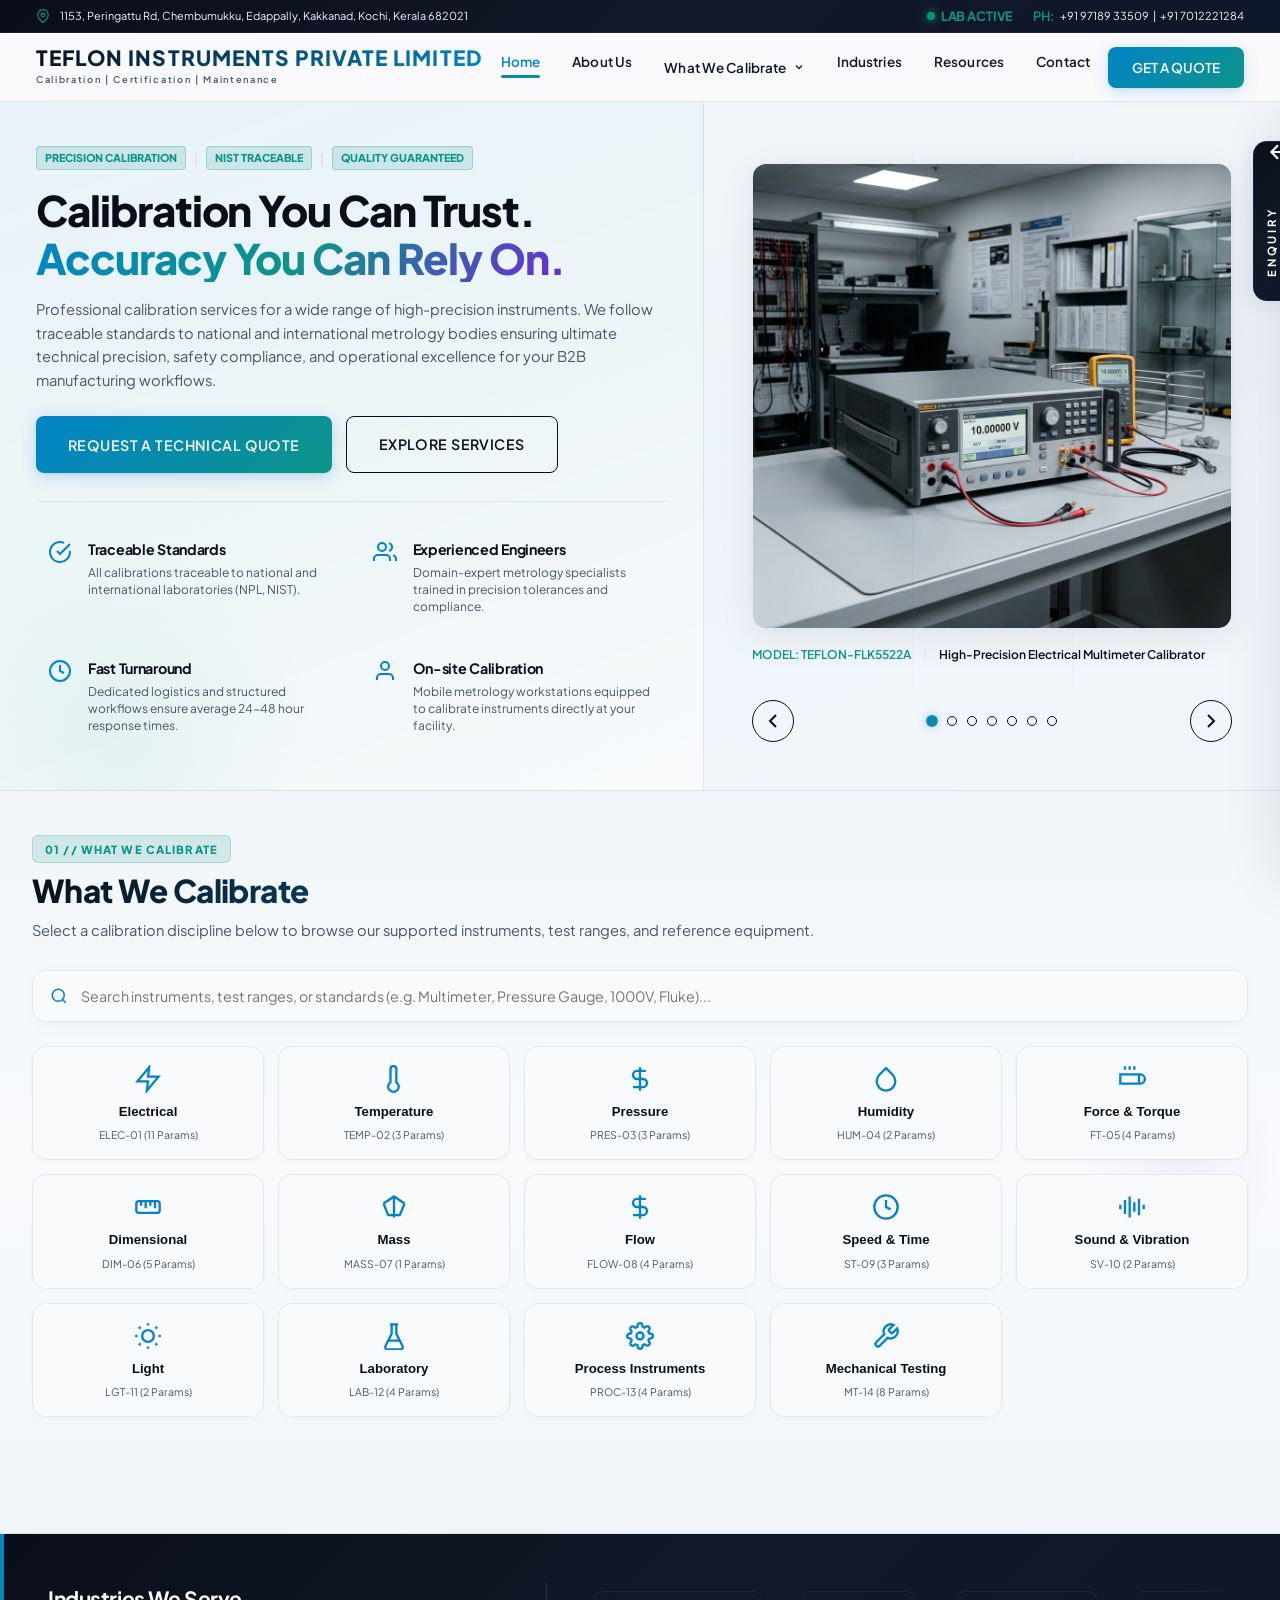
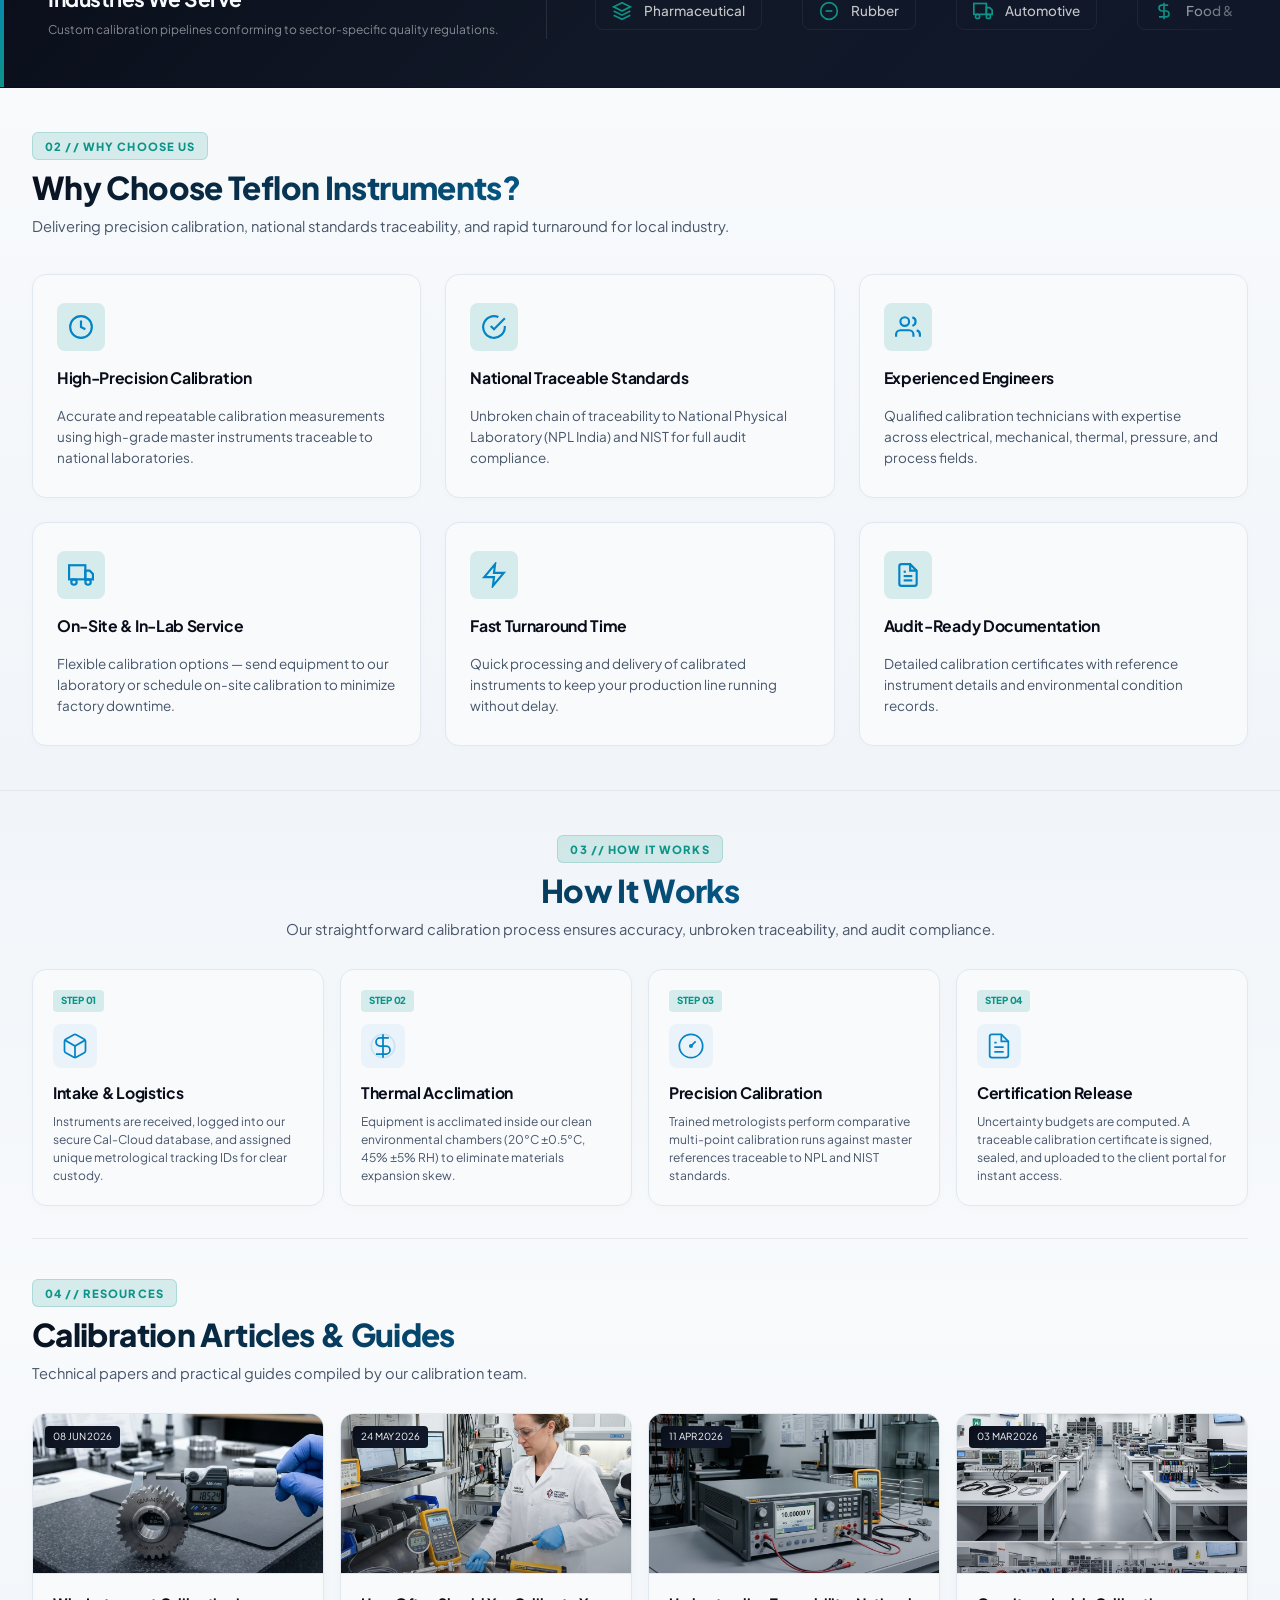
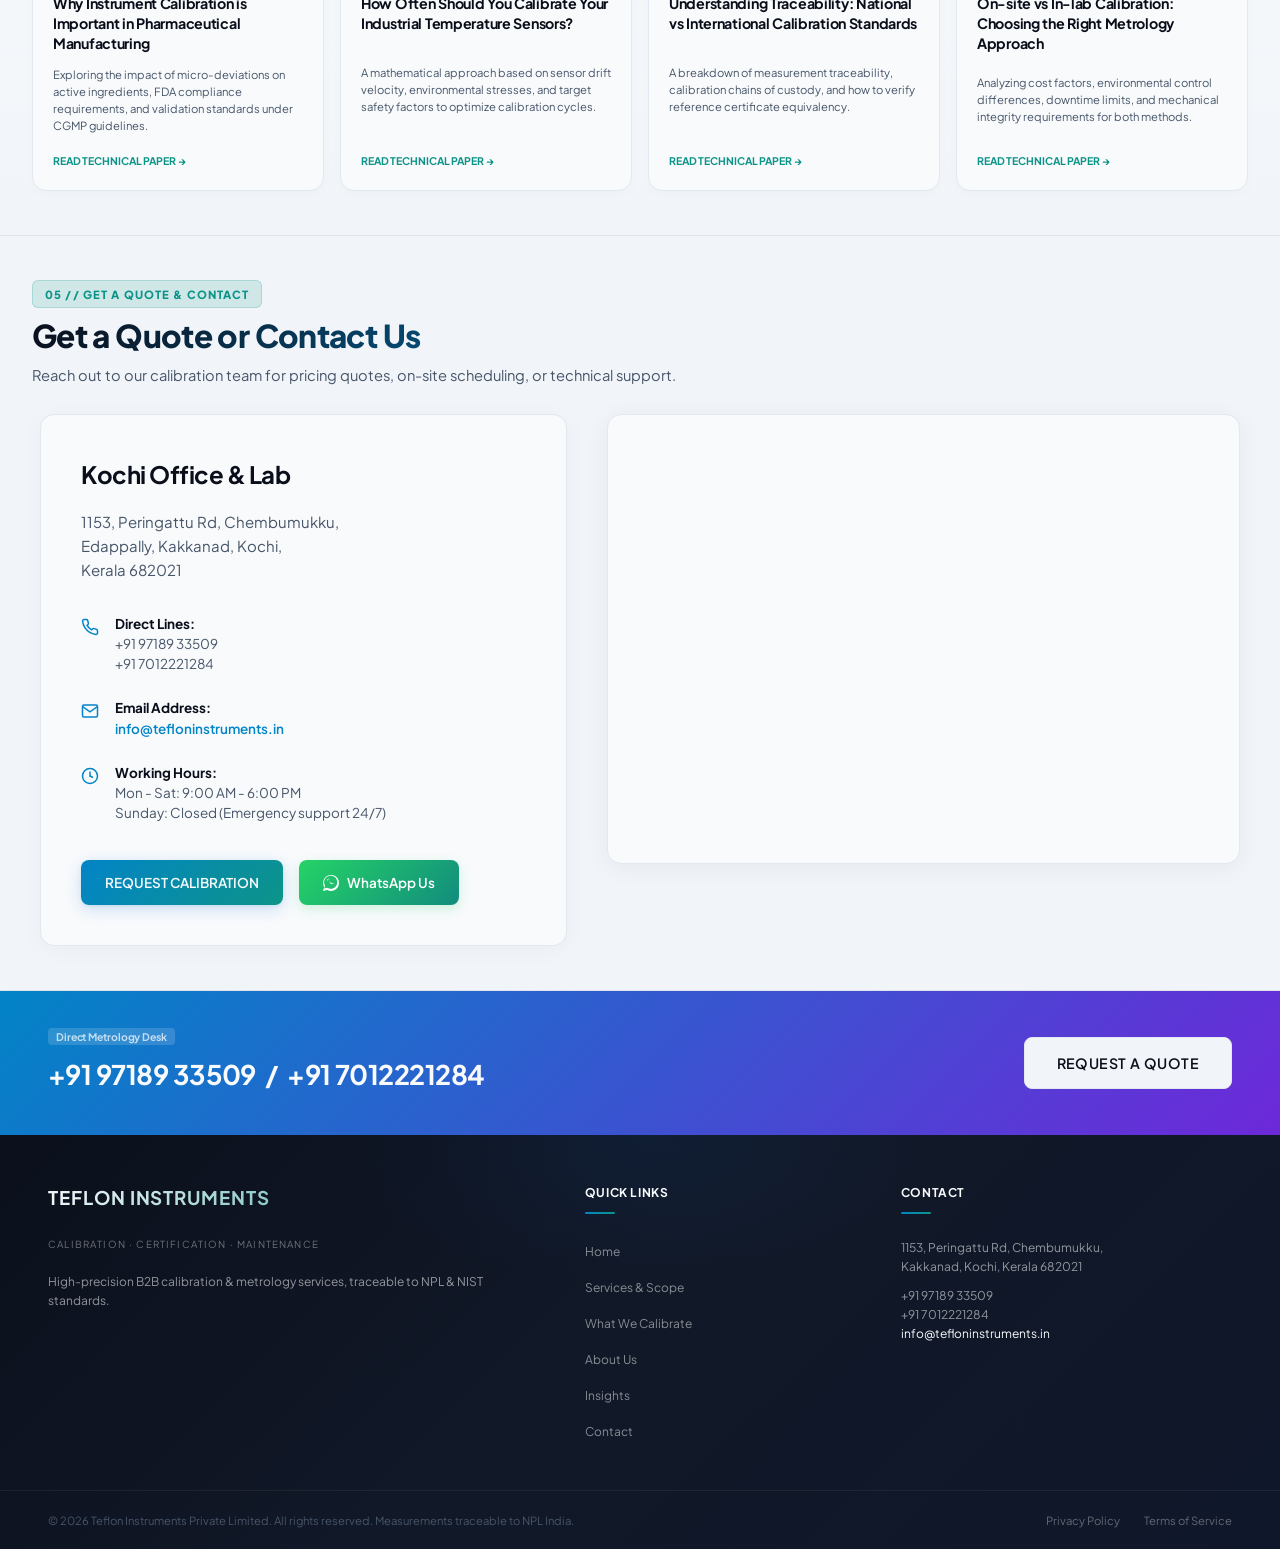
==== commit 443b3706: "Add files via upload" ====
--- a/callibration/index.html
+++ b/callibration/index.html
@@ -56,20 +56,20 @@
             <svg class="dropdown-chevron" viewBox="0 0 24 24" width="12" height="12" fill="none" stroke="currentColor" stroke-width="2.5"><polyline points="6 9 12 15 18 9"></polyline></svg>
           </a>
           <ul class="dropdown-menu" id="nav-calibrate-dropdown">
-            <li><a href="#parameters" data-discipline="electrical" class="dropdown-item">Electrical</a></li>
-            <li><a href="#parameters" data-discipline="temperature" class="dropdown-item">Temperature</a></li>
-            <li><a href="#parameters" data-discipline="pressure" class="dropdown-item">Pressure</a></li>
-            <li><a href="#parameters" data-discipline="humidity" class="dropdown-item">Humidity</a></li>
-            <li><a href="#parameters" data-discipline="force-torque" class="dropdown-item">Force &amp; Torque</a></li>
-            <li><a href="#parameters" data-discipline="dimensional" class="dropdown-item">Dimensional</a></li>
-            <li><a href="#parameters" data-discipline="mass" class="dropdown-item">Mass</a></li>
-            <li><a href="#parameters" data-discipline="flow" class="dropdown-item">Flow</a></li>
-            <li><a href="#parameters" data-discipline="speed-time" class="dropdown-item">Speed &amp; Time</a></li>
-            <li><a href="#parameters" data-discipline="sound-vibration" class="dropdown-item">Sound &amp; Vibration</a></li>
-            <li><a href="#parameters" data-discipline="light" class="dropdown-item">Light</a></li>
-            <li><a href="#parameters" data-discipline="laboratory" class="dropdown-item">Laboratory</a></li>
-            <li><a href="#parameters" data-discipline="process-instruments" class="dropdown-item">Process Instruments</a></li>
-            <li><a href="#parameters" data-discipline="mechanical-testing" class="dropdown-item">Mechanical Testing</a></li>
+            <li><a href="parameter-detail.html?disc=electrical" data-discipline="electrical" class="dropdown-item">Electrical</a></li>
+            <li><a href="parameter-detail.html?disc=temperature" data-discipline="temperature" class="dropdown-item">Temperature</a></li>
+            <li><a href="parameter-detail.html?disc=pressure" data-discipline="pressure" class="dropdown-item">Pressure</a></li>
+            <li><a href="parameter-detail.html?disc=humidity" data-discipline="humidity" class="dropdown-item">Humidity</a></li>
+            <li><a href="parameter-detail.html?disc=force-torque" data-discipline="force-torque" class="dropdown-item">Force &amp; Torque</a></li>
+            <li><a href="parameter-detail.html?disc=dimensional" data-discipline="dimensional" class="dropdown-item">Dimensional</a></li>
+            <li><a href="parameter-detail.html?disc=mass" data-discipline="mass" class="dropdown-item">Mass</a></li>
+            <li><a href="parameter-detail.html?disc=flow" data-discipline="flow" class="dropdown-item">Flow</a></li>
+            <li><a href="parameter-detail.html?disc=speed-time" data-discipline="speed-time" class="dropdown-item">Speed &amp; Time</a></li>
+            <li><a href="parameter-detail.html?disc=sound-vibration" data-discipline="sound-vibration" class="dropdown-item">Sound &amp; Vibration</a></li>
+            <li><a href="parameter-detail.html?disc=light" data-discipline="light" class="dropdown-item">Light</a></li>
+            <li><a href="parameter-detail.html?disc=laboratory" data-discipline="laboratory" class="dropdown-item">Laboratory</a></li>
+            <li><a href="parameter-detail.html?disc=process-instruments" data-discipline="process-instruments" class="dropdown-item">Process Instruments</a></li>
+            <li><a href="parameter-detail.html?disc=mechanical-testing" data-discipline="mechanical-testing" class="dropdown-item">Mechanical Testing</a></li>
           </ul>
         </li>
         <li><a href="#industries" class="nav-link">Industries</a></li>
@@ -114,20 +114,20 @@
           </button>
         </div>
         <ul class="mobile-dropdown-sub" id="mobile-dropdown-sub">
-          <li><a href="#parameters" data-discipline="electrical" class="mobile-sub-link">Electrical</a></li>
-          <li><a href="#parameters" data-discipline="temperature" class="mobile-sub-link">Temperature</a></li>
-          <li><a href="#parameters" data-discipline="pressure" class="mobile-sub-link">Pressure</a></li>
-          <li><a href="#parameters" data-discipline="humidity" class="mobile-sub-link">Humidity</a></li>
-          <li><a href="#parameters" data-discipline="force-torque" class="mobile-sub-link">Force &amp; Torque</a></li>
-          <li><a href="#parameters" data-discipline="dimensional" class="mobile-sub-link">Dimensional</a></li>
-          <li><a href="#parameters" data-discipline="mass" class="mobile-sub-link">Mass</a></li>
-          <li><a href="#parameters" data-discipline="flow" class="mobile-sub-link">Flow</a></li>
-          <li><a href="#parameters" data-discipline="speed-time" class="mobile-sub-link">Speed &amp; Time</a></li>
-          <li><a href="#parameters" data-discipline="sound-vibration" class="mobile-sub-link">Sound &amp; Vibration</a></li>
-          <li><a href="#parameters" data-discipline="light" class="mobile-sub-link">Light</a></li>
-          <li><a href="#parameters" data-discipline="laboratory" class="mobile-sub-link">Laboratory</a></li>
-          <li><a href="#parameters" data-discipline="process-instruments" class="mobile-sub-link">Process Instruments</a></li>
-          <li><a href="#parameters" data-discipline="mechanical-testing" class="mobile-sub-link">Mechanical Testing</a></li>
+          <li><a href="parameter-detail.html?disc=electrical" data-discipline="electrical" class="mobile-sub-link">Electrical</a></li>
+          <li><a href="parameter-detail.html?disc=temperature" data-discipline="temperature" class="mobile-sub-link">Temperature</a></li>
+          <li><a href="parameter-detail.html?disc=pressure" data-discipline="pressure" class="mobile-sub-link">Pressure</a></li>
+          <li><a href="parameter-detail.html?disc=humidity" data-discipline="humidity" class="mobile-sub-link">Humidity</a></li>
+          <li><a href="parameter-detail.html?disc=force-torque" data-discipline="force-torque" class="mobile-sub-link">Force &amp; Torque</a></li>
+          <li><a href="parameter-detail.html?disc=dimensional" data-discipline="dimensional" class="mobile-sub-link">Dimensional</a></li>
+          <li><a href="parameter-detail.html?disc=mass" data-discipline="mass" class="mobile-sub-link">Mass</a></li>
+          <li><a href="parameter-detail.html?disc=flow" data-discipline="flow" class="mobile-sub-link">Flow</a></li>
+          <li><a href="parameter-detail.html?disc=speed-time" data-discipline="speed-time" class="mobile-sub-link">Speed &amp; Time</a></li>
+          <li><a href="parameter-detail.html?disc=sound-vibration" data-discipline="sound-vibration" class="mobile-sub-link">Sound &amp; Vibration</a></li>
+          <li><a href="parameter-detail.html?disc=light" data-discipline="light" class="mobile-sub-link">Light</a></li>
+          <li><a href="parameter-detail.html?disc=laboratory" data-discipline="laboratory" class="mobile-sub-link">Laboratory</a></li>
+          <li><a href="parameter-detail.html?disc=process-instruments" data-discipline="process-instruments" class="mobile-sub-link">Process Instruments</a></li>
+          <li><a href="parameter-detail.html?disc=mechanical-testing" data-discipline="mechanical-testing" class="mobile-sub-link">Mechanical Testing</a></li>
         </ul>
       </li>
       <li><a href="#industries" class="mobile-nav-link">Industries</a></li>
@@ -451,20 +451,6 @@
         <p class="section-subtitle">Select a calibration discipline below to browse our supported instruments, test ranges, and reference equipment.</p>
       </div>
 
-      <!-- NABL 129 Alignment & Compliance Banner -->
-      <div class="scope-explainer-banner">
-        <div class="scope-explainer-header">
-          <span class="scope-explainer-tag">NABL 129 ALIGNED</span>
-          <h3 class="scope-explainer-title">NABL 129 Discipline Alignment & Standards</h3>
-        </div>
-        <p class="scope-explainer-text">
-          Our laboratory calibration operations follow NABL 129 discipline structures (Electro-Technical, Thermal, Mass & Volume, Fluid Flow, and Mechanical) and ISO/IEC 17025 quality principles. All measurements are performed against master reference standards traceable to National Physical Laboratory (NPL India) and NIST. <em>(Official NABL accreditation process is currently in progress / planned).</em>
-        </p>
-        <p class="scope-disclaimer-note">
-          * Detailed measurement uncertainty and Calibration & Measurement Capability (CMC) values are available upon request or in our official scope document.
-        </p>
-      </div>
-
       <!-- Interactive Parameter Explorer (Rendered via app.js) -->
       <div id="nabl-parameter-explorer">
 
@@ -611,7 +597,7 @@
           <div class="why-us-icon-box">
             <svg viewBox="0 0 24 24" width="26" height="26" fill="none" stroke="currentColor" stroke-width="2"><path d="M22 11.08V12a10 10 0 1 1-5.93-9.14"></path><polyline points="22 4 12 14.01 9 11.01"></polyline></svg>
           </div>
-          <h3 class="why-us-card-title">NABL Traceable Standards</h3>
+          <h3 class="why-us-card-title">National Traceable Standards</h3>
           <p class="why-us-card-desc">Unbroken chain of traceability to National Physical Laboratory (NPL India) and NIST for full audit compliance.</p>
         </div>
 
--- a/callibration/styles.css
+++ b/callibration/styles.css
@@ -25,23 +25,23 @@
   --font-sans: 'Plus Jakarta Sans', -apple-system, BlinkMacSystemFont, "Segoe UI", Roboto, sans-serif;
   --font-mono: 'Plus Jakarta Sans', -apple-system, BlinkMacSystemFont, "Segoe UI", Roboto, sans-serif;
 
-  /* Layout Spacing */
-  --grid-gap: 22px;
-  --section-padding: 72px 40px;
-  --border-radius-micro: 10px;
-  --border-radius-card: 18px;
-
-  /* Transitions */
-  --transition-fast: 0.25s cubic-bezier(0.4, 0, 0.2, 1);
-  --transition-smooth: 0.4s cubic-bezier(0.16, 1, 0.3, 1);
+  /* Layout Spacing — Condensed, Crisp & Premium */
+  --grid-gap: 16px;
+  --section-padding: 44px 32px;
+  --border-radius-micro: 8px;
+  --border-radius-card: 14px;
+
+  /* Transitions — Ultra Smooth */
+  --transition-fast: 0.2s cubic-bezier(0.16, 1, 0.3, 1);
+  --transition-smooth: 0.35s cubic-bezier(0.16, 1, 0.3, 1);
 
   /* Premium Gradients & Glow Effects */
   --gradient-primary: linear-gradient(135deg, #0284C7 0%, #0D9488 100%);
-  --gradient-hero: linear-gradient(160deg, rgba(2, 132, 199, 0.05) 0%, rgba(13, 148, 136, 0.04) 40%, var(--clinical-white) 80%);
+  --gradient-hero: linear-gradient(160deg, rgba(2, 132, 199, 0.06) 0%, rgba(13, 148, 136, 0.05) 40%, var(--clinical-white) 80%);
   --gradient-dark: linear-gradient(135deg, #0A0E1A 0%, #111827 50%, #0F172A 100%);
-  --gradient-card-hover: linear-gradient(135deg, rgba(2, 132, 199, 0.04) 0%, rgba(13, 148, 136, 0.03) 100%);
+  --gradient-card-hover: linear-gradient(135deg, rgba(2, 132, 199, 0.05) 0%, rgba(13, 148, 136, 0.04) 100%);
   --gradient-footer-cta: linear-gradient(135deg, #0284C7 0%, #6D28D9 50%, #0D9488 100%);
-  --premium-shadow: 0 10px 30px -10px rgba(15, 23, 42, 0.08), 0 4px 12px rgba(15, 23, 42, 0.03);
+  --premium-shadow: 0 8px 24px -6px rgba(15, 23, 42, 0.08), 0 2px 8px rgba(15, 23, 42, 0.03);
 }
 
 /* ==========================================================================
@@ -274,9 +274,9 @@
   align-items: center;
   background: var(--gradient-dark);
   color: var(--sterile-light-grey);
-  padding: 8px 48px;
+  padding: 6px 36px;
   font-family: var(--font-mono);
-  font-size: 0.75rem;
+  font-size: 0.73rem;
   border-bottom: 1px solid rgba(255, 255, 255, 0.06);
   position: relative;
   overflow: hidden;
@@ -302,7 +302,7 @@
 
 .top-bar-left, .top-bar-right {
   display: flex;
-  gap: 24px;
+  gap: 20px;
   align-items: center;
 }
 
@@ -314,7 +314,7 @@
 
 .tech-label {
   color: var(--teal-accent);
-  font-weight: 600;
+  font-weight: 700;
 }
 
 .status-indicator {
@@ -337,8 +337,8 @@
   display: flex;
   justify-content: space-between;
   align-items: center;
-  padding: 20px 48px;
-  height: 80px;
+  padding: 12px 36px;
+  height: 68px;
 }
 
 .nav-brand .logo-link {
@@ -1021,13 +1021,13 @@
 .hero-layout {
   display: grid;
   grid-template-columns: 1.1fr 0.9fr;
-  min-height: calc(100vh - 120px);
+  min-height: auto;
   position: relative;
   z-index: 1;
 }
 
 .hero-left {
-  padding: 80px 48px;
+  padding: 44px 36px;
   display: flex;
   flex-direction: column;
   justify-content: center;
@@ -1040,9 +1040,9 @@
   gap: 8px;
   font-family: var(--font-mono);
   font-size: 0.75rem;
-  font-weight: 600;
+  font-weight: 700;
   color: var(--text-muted);
-  margin-bottom: 24px;
+  margin-bottom: 16px;
 }
 
 .meta-separator {
@@ -1053,16 +1053,18 @@
   color: var(--teal-accent);
   padding: 2px 8px;
   background: var(--teal-glow);
+  border: 1px solid rgba(13, 148, 136, 0.25);
   border-radius: 4px;
   font-size: 0.72rem;
+  font-weight: 800;
 }
 
 .hero-title {
-  font-size: 3.4rem;
+  font-size: 2.8rem;
   font-weight: 800;
   line-height: 1.15;
-  letter-spacing: -0.02em;
-  margin-bottom: 24px;
+  letter-spacing: -0.025em;
+  margin-bottom: 16px;
 }
 
 .text-highlight {
@@ -1074,25 +1076,25 @@
 }
 
 .hero-description {
-  font-size: 1.05rem;
-  line-height: 1.75;
-  margin-bottom: 40px;
+  font-size: 0.98rem;
+  line-height: 1.6;
+  margin-bottom: 24px;
   max-width: 640px;
 }
 
 .hero-ctas {
   display: flex;
-  gap: 16px;
-  margin-bottom: 60px;
+  gap: 14px;
+  margin-bottom: 28px;
 }
 
 /* Hero Features / Key Trust Points */
 .hero-features {
   display: grid;
   grid-template-columns: 1fr 1fr;
-  gap: 32px;
+  gap: 18px;
   border-top: 1px solid var(--border-dark);
-  padding-top: 40px;
+  padding-top: 24px;
 }
 
 .feature-item {
@@ -1317,7 +1319,7 @@
 }
 
 .section-header {
-  margin-bottom: 60px;
+  margin-bottom: 28px;
   max-width: 800px;
 }
 
@@ -1329,28 +1331,33 @@
 
 .section-tag {
   color: var(--teal-accent);
-  font-weight: 700;
+  font-weight: 800;
   display: inline-block;
-  margin-bottom: 12px;
-  letter-spacing: 0.08em;
+  margin-bottom: 8px;
+  letter-spacing: 0.1em;
   padding: 4px 12px;
   background: var(--teal-glow);
+  border: 1px solid rgba(13, 148, 136, 0.2);
   border-radius: 6px;
-  font-size: 0.8rem;
+  font-size: 0.75rem;
+  text-transform: uppercase;
 }
 
 .section-title {
-  font-size: 2.2rem;
-  margin-bottom: 16px;
+  font-size: 2.1rem;
+  font-weight: 800;
+  margin-bottom: 8px;
   background: linear-gradient(135deg, var(--deep-ink-navy) 0%, var(--electric-cyan) 100%);
   -webkit-background-clip: text;
   -webkit-text-fill-color: transparent;
   background-clip: text;
+  line-height: 1.25;
 }
 
 .section-subtitle {
-  font-size: 1.1rem;
+  font-size: 0.98rem;
   color: var(--text-muted);
+  line-height: 1.55;
 }
 
 /* ==========================================================================
@@ -2058,8 +2065,8 @@
 
 .workflow-strip {
   border-bottom: 1px solid var(--border-dark);
-  padding-bottom: 60px;
-  margin-bottom: 60px;
+  padding-bottom: 32px;
+  margin-bottom: 32px;
 }
 
 .workflow-layout {
@@ -2072,13 +2079,13 @@
   background-color: var(--clinical-white);
   border: 1px solid var(--border-grey);
   border-radius: var(--border-radius-card);
-  padding: 28px;
+  padding: 20px;
   display: flex;
   flex-direction: column;
   position: relative;
   overflow: hidden;
   transition: all var(--transition-smooth);
-  box-shadow: 0 4px 12px rgba(15, 23, 41, 0.02);
+  box-shadow: 0 2px 8px rgba(15, 23, 41, 0.02);
 }
 
 .workflow-card::before {
@@ -2087,7 +2094,7 @@
   top: 0;
   left: 0;
   width: 100%;
-  height: 4px;
+  height: 3px;
   background: var(--gradient-primary);
   opacity: 0;
   transition: opacity var(--transition-fast);
@@ -2098,26 +2105,26 @@
 }
 
 .workflow-card:hover {
-  transform: translateY(-6px);
+  transform: translateY(-4px);
   border-color: rgba(14, 111, 216, 0.2);
-  box-shadow: 0 20px 40px rgba(15, 23, 41, 0.08), 0 4px 12px rgba(14, 111, 216, 0.06);
+  box-shadow: 0 14px 32px rgba(15, 23, 41, 0.06), 0 4px 12px rgba(14, 111, 216, 0.05);
   background: var(--gradient-card-hover);
 }
 
 .workflow-step-num {
   font-size: 0.65rem;
-  font-weight: 700;
+  font-weight: 800;
   color: var(--teal-accent);
   background: var(--teal-glow);
   padding: 3px 8px;
   border-radius: 4px;
   width: fit-content;
-  margin-bottom: 20px;
+  margin-bottom: 12px;
 }
 
 .workflow-icon-box {
   color: var(--electric-cyan);
-  margin-bottom: 20px;
+  margin-bottom: 12px;
   display: inline-flex;
   padding: 8px;
   background: rgba(14, 111, 216, 0.05);
@@ -2133,14 +2140,15 @@
 }
 
 .workflow-card-title {
-  font-size: 1.15rem;
-  margin-bottom: 12px;
+  font-size: 1.05rem;
+  font-weight: 700;
+  margin-bottom: 8px;
   color: var(--deep-ink-navy);
 }
 
 .workflow-card-desc {
   font-size: 0.8rem;
-  line-height: 1.6;
+  line-height: 1.5;
   color: var(--text-muted);
 }
 
@@ -2813,23 +2821,19 @@
     text-align: center;
   }
 
-  /* Discipline Selector Grid on Mobile: Horizontal Swipe Container */
+  /* Discipline Selector Grid on Mobile: Clean 2-Column High-Visibility Touch Grid */
   .discipline-selector-grid {
-    display: flex;
-    overflow-x: auto;
-    scroll-snap-type: x mandatory;
-    -webkit-overflow-scrolling: touch;
-    padding-bottom: 12px;
+    display: grid;
+    grid-template-columns: repeat(2, 1fr);
     gap: 10px;
     margin-bottom: 24px;
-    scrollbar-width: thin;
-    scrollbar-color: var(--teal-accent) transparent;
   }
 
   .discipline-card-btn {
-    flex: 0 0 135px;
-    scroll-snap-align: start;
-    padding: 14px 10px;
+    width: 100%;
+    min-height: 72px;
+    padding: 12px 8px;
+    border-radius: var(--border-radius-micro);
   }
 
   /* Responsive Data Tables Container */
@@ -3005,7 +3009,7 @@
 }
 
 /* ==========================================================================
-   NABL 129 SCOPE EXPLAINER & PARAMETER EXPLORER COMPONENT
+   PARAMETER EXPLORER COMPONENT
    ========================================================================== */
 .section-parameters.highlight-pulse {
   animation: sectionPulse 1.4s cubic-bezier(0.16, 1, 0.3, 1);
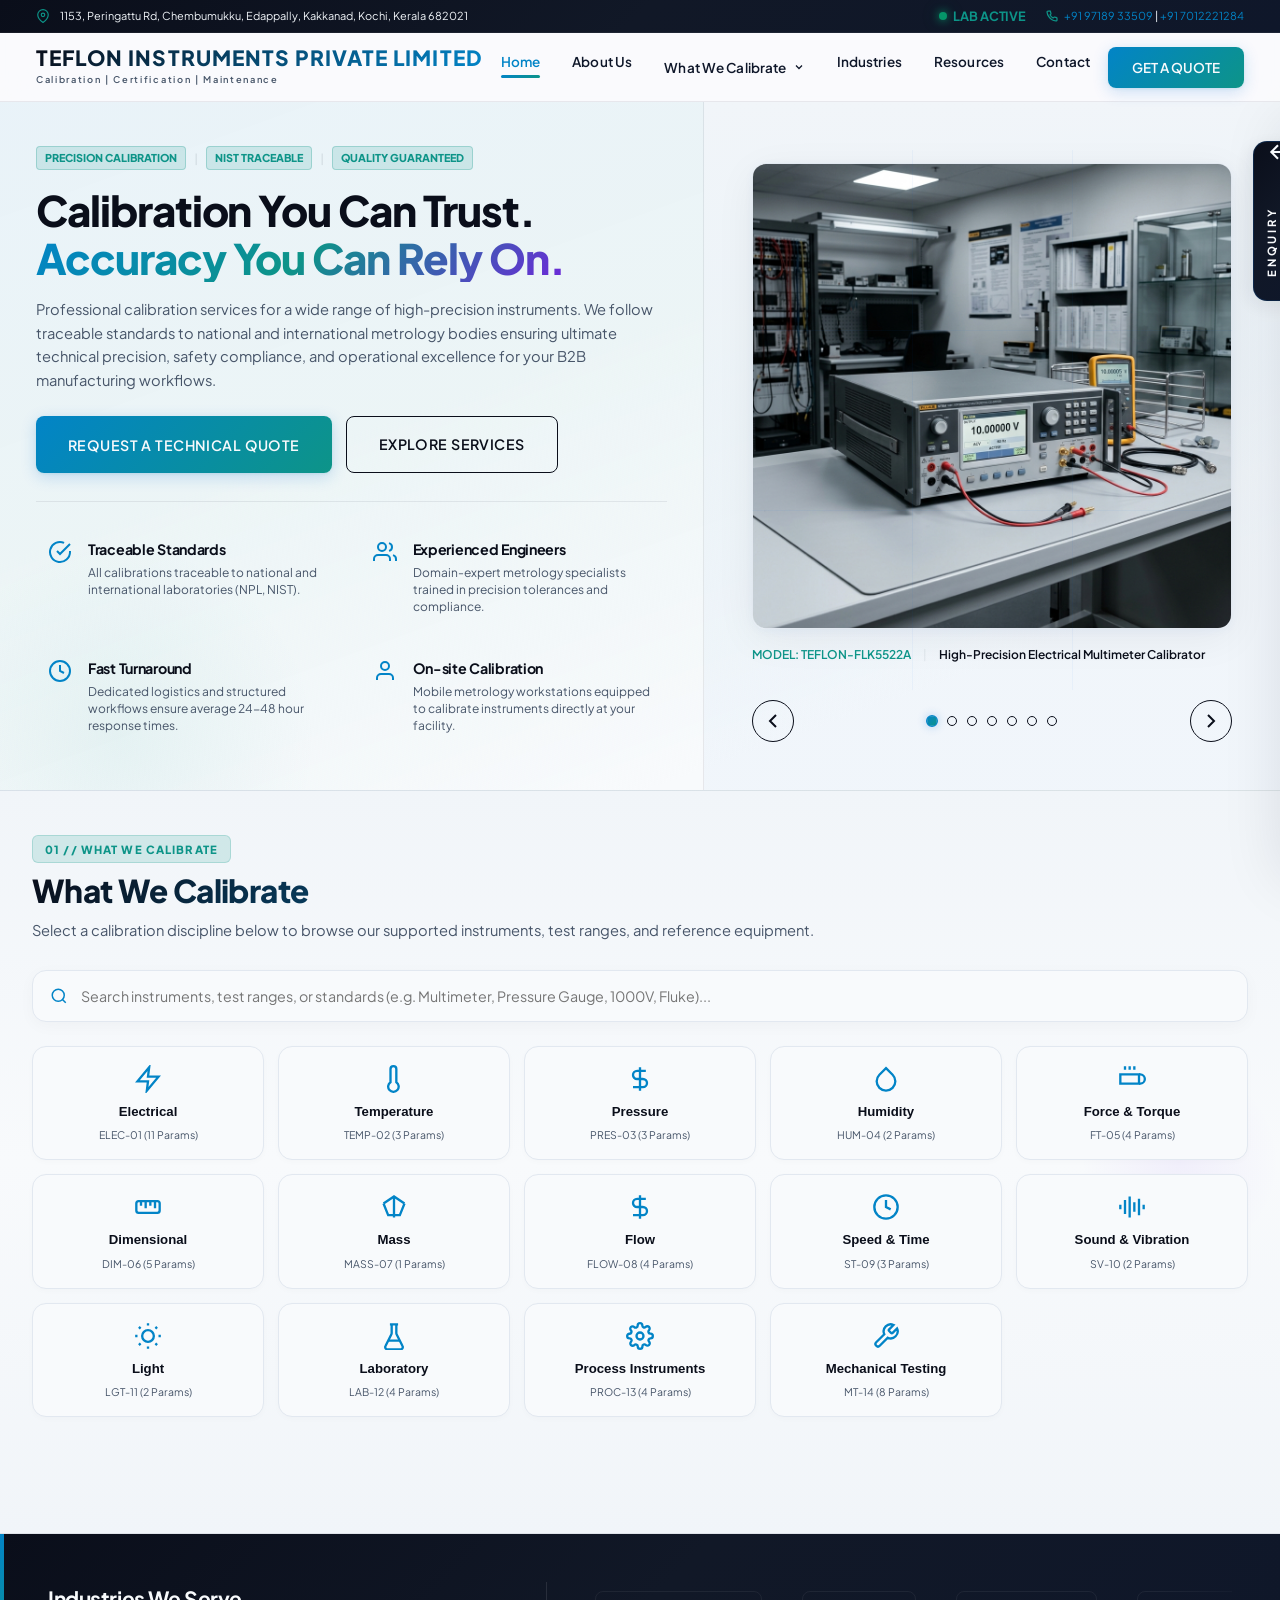
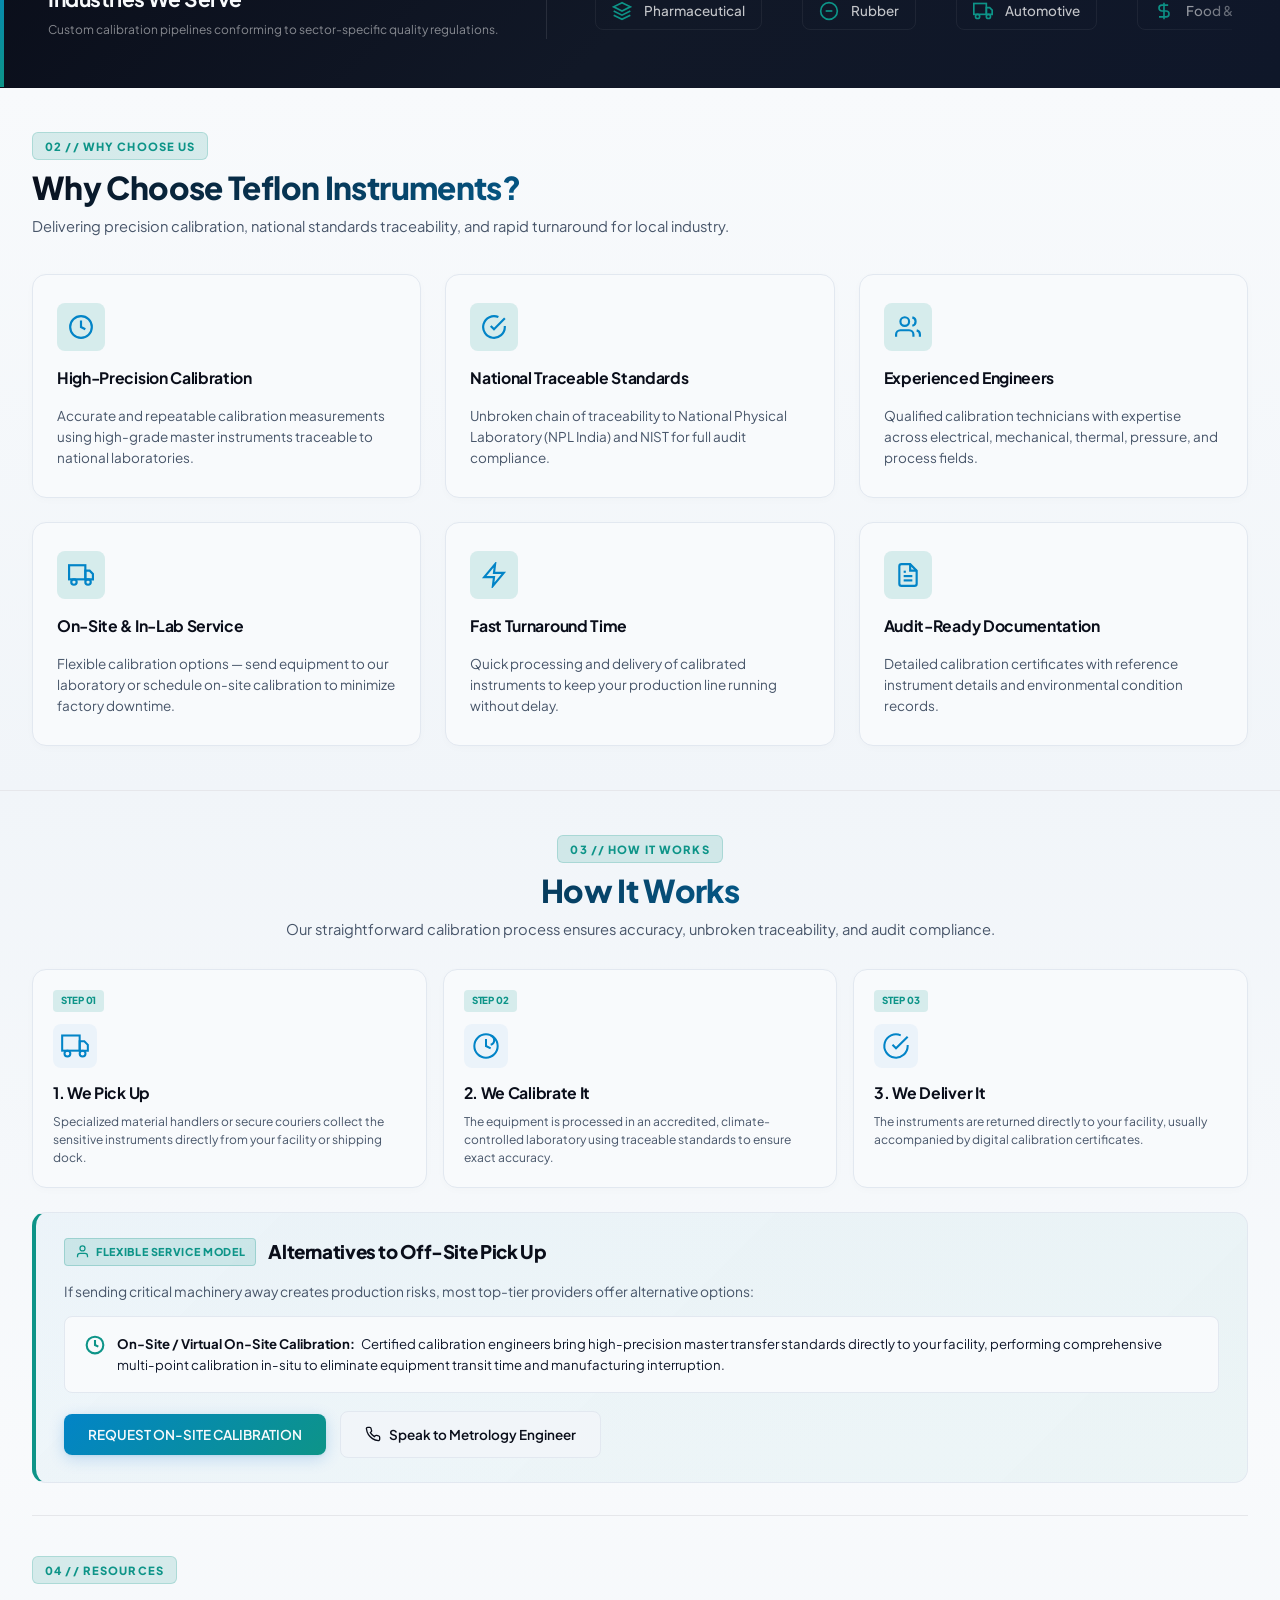
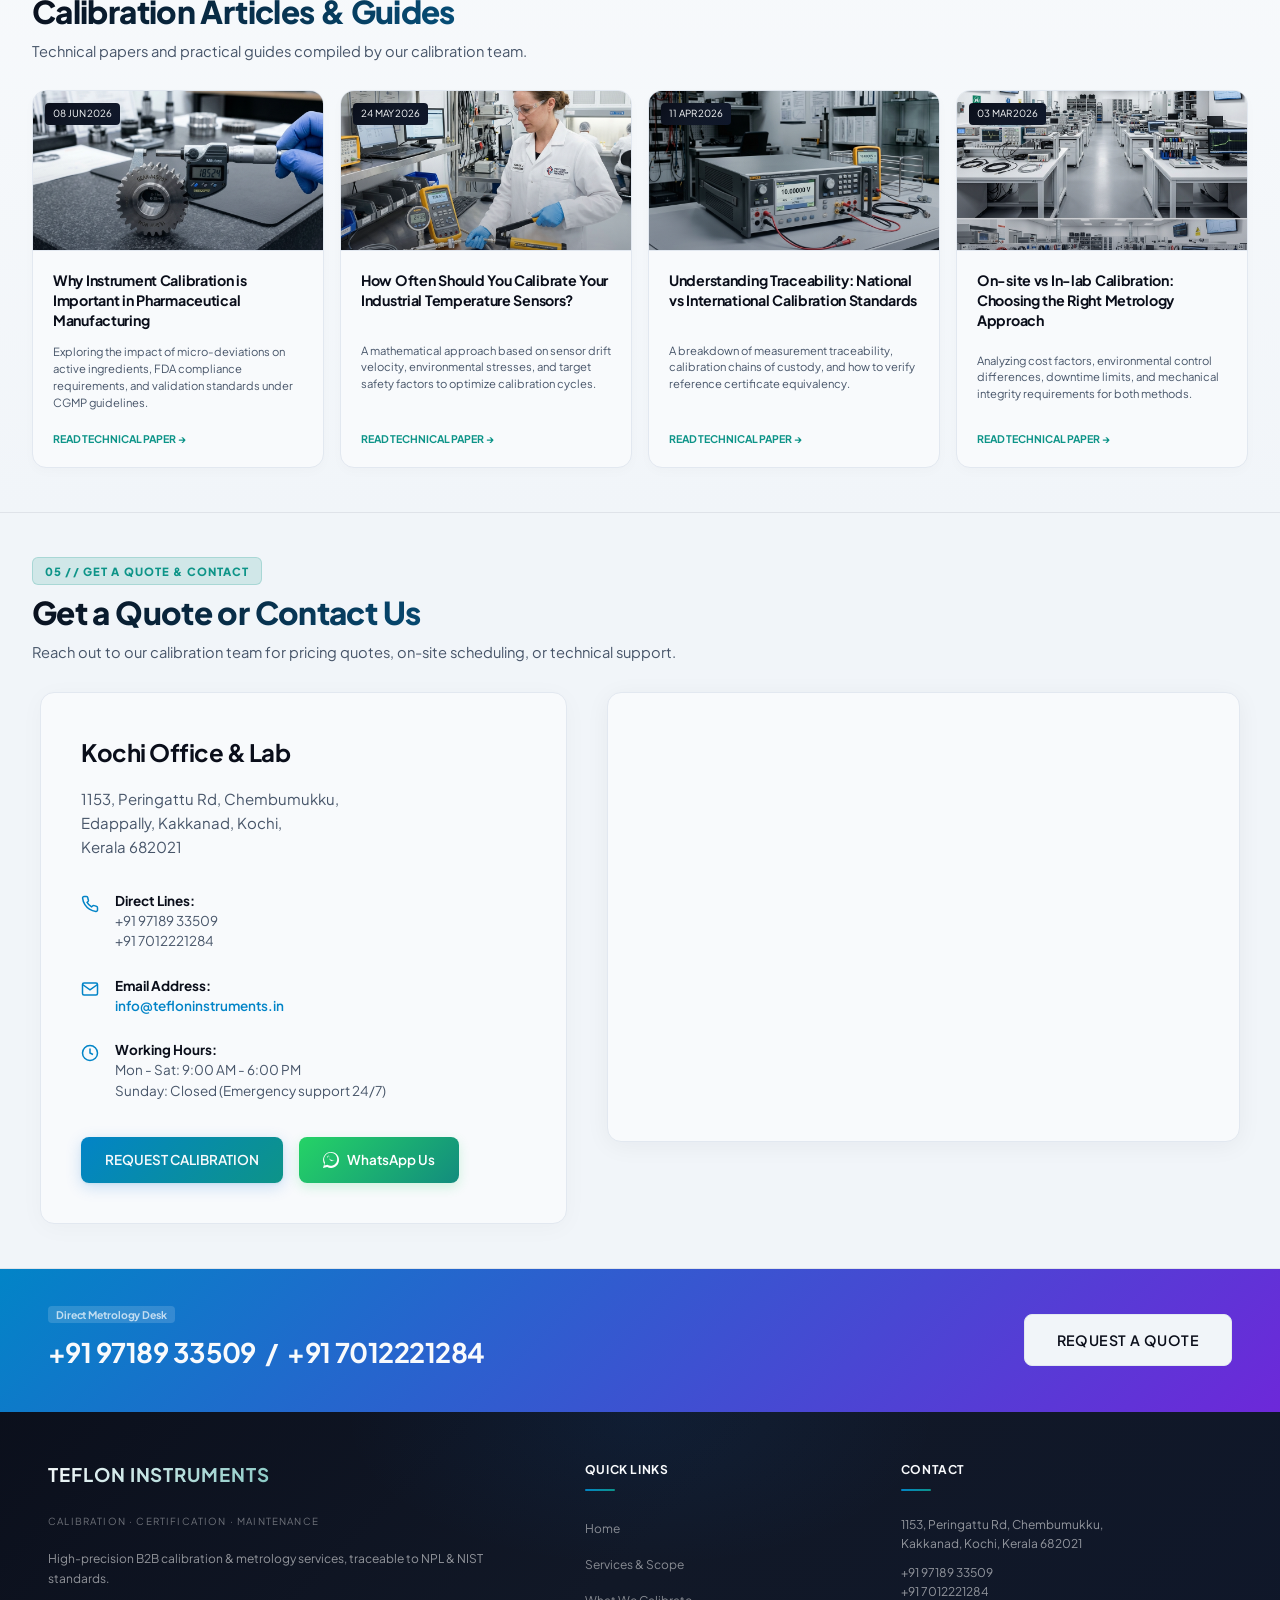
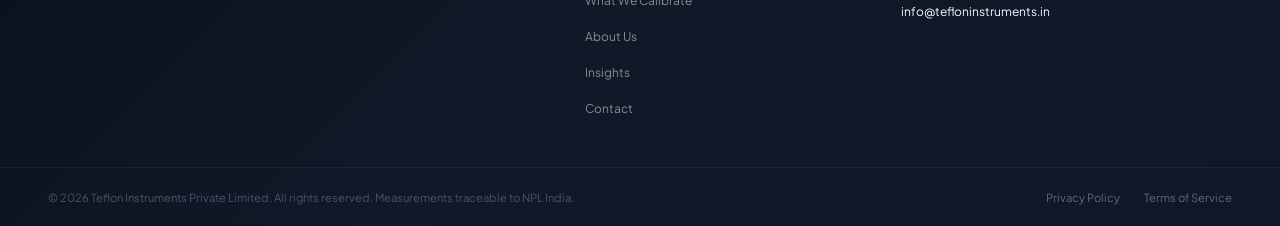
==== commit 5f17d9a3: "Add files via upload" ====
--- a/callibration/index.html
+++ b/callibration/index.html
@@ -33,9 +33,15 @@
           <span class="status-indicator"></span>
           <span class="tech-label font-mono">LAB ACTIVE</span>
         </div>
-        <div class="top-bar-item">
-          <span class="font-mono" style="color: var(--teal-accent); font-weight: 600;">PH:</span>
-          <span><a href="tel:+919718933509" style="color: inherit; text-decoration: none;">+91 97189 33509</a> &nbsp;|&nbsp; <a href="tel:+917012221284" style="color: inherit; text-decoration: none;">+91 7012221284</a></span>
+        <div class="top-bar-item top-bar-phone-item">
+          <svg viewBox="0 0 24 24" width="12" height="12" fill="none" stroke="currentColor" stroke-width="2.5" style="color: var(--teal-accent); flex-shrink: 0;">
+            <path d="M22 16.92v3a2 2 0 0 1-2.18 2 19.79 19.79 0 0 1-8.63-3.07 19.5 19.5 0 0 1-6-6 19.79 19.79 0 0 1-3.07-8.67A2 2 0 0 1 4.11 2h3a2 2 0 0 1 2 1.72 12.84 12.84 0 0 0 .7 2.81 2 2 0 0 1-.45 2.11L8.09 9.91a16 16 0 0 0 6 6l1.27-1.27a2 2 0 0 1 2.11-.45 12.84 12.84 0 0 0 2.81.7A2 2 0 0 1 22 16.92z"></path>
+          </svg>
+          <div class="top-bar-phones">
+            <a href="tel:+919718933509" class="top-phone-link">+91 97189 33509</a>
+            <span class="phone-sep">|</span>
+            <a href="tel:+917012221284" class="top-phone-link">+91 7012221284</a>
+          </div>
         </div>
       </div>
     </div>
@@ -645,61 +651,86 @@
           <p class="section-subtitle">Our straightforward calibration process ensures accuracy, unbroken traceability, and audit compliance.</p>
         </div>
         <div class="workflow-layout">
-          <!-- Step 1 -->
+          <!-- Step 1: We Pick Up -->
           <div class="workflow-card">
             <div class="workflow-step-num font-mono">STEP 01</div>
             <div class="workflow-icon-box">
-              <svg viewBox="0 0 24 24" width="28" height="28" stroke="currentColor" stroke-width="1.5" fill="none">
-                <path d="M21 16V8a2 2 0 0 0-1-1.73l-7-4a2 2 0 0 0-2 0l-7 4A2 2 0 0 0 3 8v8a2 2 0 0 0 1 1.73l7 4a2 2 0 0 0 2 0l7-4A2 2 0 0 0 21 16z"></path>
-                <polyline points="3.27 6.96 12 12.01 20.73 6.96"></polyline>
-                <line x1="12" y1="22.08" x2="12" y2="12"></line>
+              <svg viewBox="0 0 24 24" width="28" height="28" stroke="currentColor" stroke-width="1.75" fill="none">
+                <rect x="1" y="3" width="15" height="13"></rect>
+                <polygon points="16 8 20 8 23 11 23 16 16 16 16 8"></polygon>
+                <circle cx="5.5" cy="18.5" r="2.5"></circle>
+                <circle cx="18.5" cy="18.5" r="2.5"></circle>
               </svg>
             </div>
-            <h3 class="workflow-card-title">Intake & Logistics</h3>
-            <p class="workflow-card-desc">Instruments are received, logged into our secure Cal-Cloud database, and assigned unique metrological tracking IDs for clear custody.</p>
+            <h3 class="workflow-card-title">1. We Pick Up</h3>
+            <p class="workflow-card-desc">Specialized material handlers or secure couriers collect the sensitive instruments directly from your facility or shipping dock.</p>
           </div>
           
-          <!-- Step 2 -->
+          <!-- Step 2: We Calibrate It -->
           <div class="workflow-card">
             <div class="workflow-step-num font-mono">STEP 02</div>
             <div class="workflow-icon-box">
-              <svg viewBox="0 0 24 24" width="28" height="28" stroke="currentColor" stroke-width="1.5" fill="none">
-                <path d="M12 2v20M17 5H9.5a3.5 3.5 0 0 0 0 7h5a3.5 3.5 0 0 1 0 7H6"></path>
-                <circle cx="12" cy="12" r="10" opacity="0.15"></circle>
+              <svg viewBox="0 0 24 24" width="28" height="28" stroke="currentColor" stroke-width="1.75" fill="none">
+                <circle cx="12" cy="12" r="10"></circle>
+                <path d="M12 6v6l4 2"></path>
+                <path d="M16 3.13a4 4 0 0 1 0 7.75"></path>
               </svg>
             </div>
-            <h3 class="workflow-card-title">Thermal Acclimation</h3>
-            <p class="workflow-card-desc">Equipment is acclimated inside our clean environmental chambers (20°C ±0.5°C, 45% ±5% RH) to eliminate materials expansion skew.</p>
+            <h3 class="workflow-card-title">2. We Calibrate It</h3>
+            <p class="workflow-card-desc">The equipment is processed in an accredited, climate-controlled laboratory using traceable standards to ensure exact accuracy.</p>
           </div>
           
-          <!-- Step 3 -->
+          <!-- Step 3: We Deliver It -->
           <div class="workflow-card">
             <div class="workflow-step-num font-mono">STEP 03</div>
             <div class="workflow-icon-box">
-              <svg viewBox="0 0 24 24" width="28" height="28" stroke="currentColor" stroke-width="1.5" fill="none">
+              <svg viewBox="0 0 24 24" width="28" height="28" stroke="currentColor" stroke-width="1.75" fill="none">
+                <path d="M22 11.08V12a10 10 0 1 1-5.93-9.14"></path>
+                <polyline points="22 4 12 14.01 9 11.01"></polyline>
+              </svg>
+            </div>
+            <h3 class="workflow-card-title">3. We Deliver It</h3>
+            <p class="workflow-card-desc">The instruments are returned directly to your facility, usually accompanied by digital calibration certificates.</p>
+          </div>
+        </div>
+
+        <!-- Alternatives to Off-Site Pick Up -->
+        <div class="offsite-alternative-card">
+          <div class="alternative-header">
+            <div class="alternative-badge">
+              <svg viewBox="0 0 24 24" width="15" height="15" fill="none" stroke="currentColor" stroke-width="2">
+                <path d="M20 21v-2a4 4 0 0 0-4-4H8a4 4 0 0 0-4 4v2"></path>
+                <circle cx="12" cy="7" r="4"></circle>
+              </svg>
+              <span>FLEXIBLE SERVICE MODEL</span>
+            </div>
+            <h3 class="alternative-title">Alternatives to Off-Site Pick Up</h3>
+          </div>
+          <p class="alternative-desc">
+            If sending critical machinery away creates production risks, most top-tier providers offer alternative options:
+          </p>
+          <div class="alternative-feature">
+            <div class="alt-bullet-icon">
+              <svg viewBox="0 0 24 24" width="20" height="20" fill="none" stroke="currentColor" stroke-width="2.5">
                 <circle cx="12" cy="12" r="10"></circle>
-                <line x1="12" y1="12" x2="16" y2="8"></line>
-                <path d="M12 12m-1 0a1 1 0 1 0 2 0 1 1 0 1 0 -2 0"></path>
+                <polyline points="12 6 12 12 16 14"></polyline>
               </svg>
             </div>
-            <h3 class="workflow-card-title">Precision Calibration</h3>
-            <p class="workflow-card-desc">Trained metrologists perform comparative multi-point calibration runs against master references traceable to NPL and NIST standards.</p>
-          </div>
-          
-          <!-- Step 4 -->
-          <div class="workflow-card">
-            <div class="workflow-step-num font-mono">STEP 04</div>
-            <div class="workflow-icon-box">
-              <svg viewBox="0 0 24 24" width="28" height="28" stroke="currentColor" stroke-width="1.5" fill="none">
-                <path d="M14 2H6a2 2 0 0 0-2 2v16a2 2 0 0 0 2 2h12a2 2 0 0 0 2-2V8z"></path>
-                <polyline points="14 2 14 8 20 8"></polyline>
-                <line x1="16" y1="13" x2="8" y2="13"></line>
-                <line x1="16" y1="17" x2="8" y2="17"></line>
-                <polyline points="10 9 9 9 8 9"></polyline>
+            <div class="alt-feature-content">
+              <strong>On-Site / Virtual On-Site Calibration:</strong>
+              <span>Certified calibration engineers bring high-precision master transfer standards directly to your facility, performing comprehensive multi-point calibration in-situ to eliminate equipment transit time and manufacturing interruption.</span>
+            </div>
+          </div>
+          <div class="alternative-actions">
+            <button class="btn btn-primary btn-rect open-quote-btn" data-service="onsite">
+              REQUEST ON-SITE CALIBRATION
+            </button>
+            <a href="tel:+919718933509" class="btn btn-secondary btn-rect">
+              <svg viewBox="0 0 24 24" width="16" height="16" fill="none" stroke="currentColor" stroke-width="2">
+                <path d="M22 16.92v3a2 2 0 0 1-2.18 2 19.79 19.79 0 0 1-8.63-3.07 19.5 19.5 0 0 1-6-6 19.79 19.79 0 0 1-3.07-8.67A2 2 0 0 1 4.11 2h3a2 2 0 0 1 2 1.72 12.84 12.84 0 0 0 .7 2.81 2 2 0 0 1-.45 2.11L8.09 9.91a16 16 0 0 0 6 6l1.27-1.27a2 2 0 0 1 2.11-.45 12.84 12.84 0 0 0 2.81.7A2 2 0 0 1 22 16.92z"></path>
               </svg>
-            </div>
-            <h3 class="workflow-card-title">Certification Release</h3>
-            <p class="workflow-card-desc">Uncertainty budgets are computed. A traceable calibration certificate is signed, sealed, and uploaded to the client portal for instant access.</p>
+              <span>Speak to Metrology Engineer</span>
+            </a>
           </div>
         </div>
       </div>
--- a/callibration/styles.css
+++ b/callibration/styles.css
@@ -2071,7 +2071,7 @@
 
 .workflow-layout {
   display: grid;
-  grid-template-columns: repeat(4, 1fr);
+  grid-template-columns: repeat(3, 1fr);
   gap: var(--grid-gap);
 }
 
@@ -2150,6 +2150,96 @@
   font-size: 0.8rem;
   line-height: 1.5;
   color: var(--text-muted);
+}
+
+/* Off-Site Alternative Card */
+.offsite-alternative-card {
+  margin-top: 24px;
+  background: linear-gradient(135deg, rgba(2, 132, 199, 0.04) 0%, rgba(13, 148, 136, 0.05) 100%);
+  border: 1px solid var(--border-grey);
+  border-left: 4px solid var(--teal-accent);
+  border-radius: var(--border-radius-card);
+  padding: 24px 28px;
+  display: flex;
+  flex-direction: column;
+  gap: 14px;
+  transition: all var(--transition-smooth);
+}
+
+.offsite-alternative-card:hover {
+  border-color: var(--teal-accent);
+  box-shadow: 0 10px 30px rgba(13, 148, 136, 0.08);
+}
+
+.alternative-header {
+  display: flex;
+  align-items: center;
+  gap: 12px;
+  flex-wrap: wrap;
+}
+
+.alternative-badge {
+  display: inline-flex;
+  align-items: center;
+  gap: 6px;
+  background: var(--teal-glow);
+  color: var(--teal-accent);
+  border: 1px solid rgba(13, 148, 136, 0.25);
+  font-family: var(--font-mono);
+  font-size: 0.72rem;
+  font-weight: 800;
+  padding: 4px 10px;
+  border-radius: 4px;
+  letter-spacing: 0.06em;
+}
+
+.alternative-title {
+  font-size: 1.25rem;
+  font-weight: 800;
+  color: var(--deep-ink-navy);
+}
+
+.alternative-desc {
+  font-size: 0.92rem;
+  color: var(--text-muted);
+  line-height: 1.55;
+}
+
+.alternative-feature {
+  display: flex;
+  gap: 12px;
+  align-items: flex-start;
+  background: var(--clinical-white);
+  border: 1px solid var(--border-grey);
+  border-radius: var(--border-radius-micro);
+  padding: 16px 20px;
+}
+
+.alt-bullet-icon {
+  color: var(--teal-accent);
+  flex-shrink: 0;
+  margin-top: 2px;
+}
+
+.alt-feature-content {
+  font-size: 0.88rem;
+  line-height: 1.6;
+  color: var(--text-primary);
+}
+
+.alt-feature-content strong {
+  color: var(--deep-ink-navy);
+  font-weight: 700;
+  display: inline;
+  margin-right: 4px;
+}
+
+.alternative-actions {
+  display: flex;
+  align-items: center;
+  gap: 14px;
+  margin-top: 4px;
+  flex-wrap: wrap;
 }
 
 /* Insights grid */
@@ -2904,6 +2994,27 @@
     justify-content: center;
   }
 
+  /* Off-site Alternative Card on Mobile */
+  .offsite-alternative-card {
+    padding: 18px 14px;
+    gap: 12px;
+  }
+
+  .alternative-title {
+    font-size: 1.1rem;
+  }
+
+  .alternative-actions {
+    flex-direction: column;
+    width: 100%;
+    gap: 10px;
+  }
+
+  .alternative-actions .btn {
+    width: 100%;
+    justify-content: center;
+  }
+
   /* Floating Sidebar Mobile Adjustments */
   .sidebar-floating {
     top: 0;
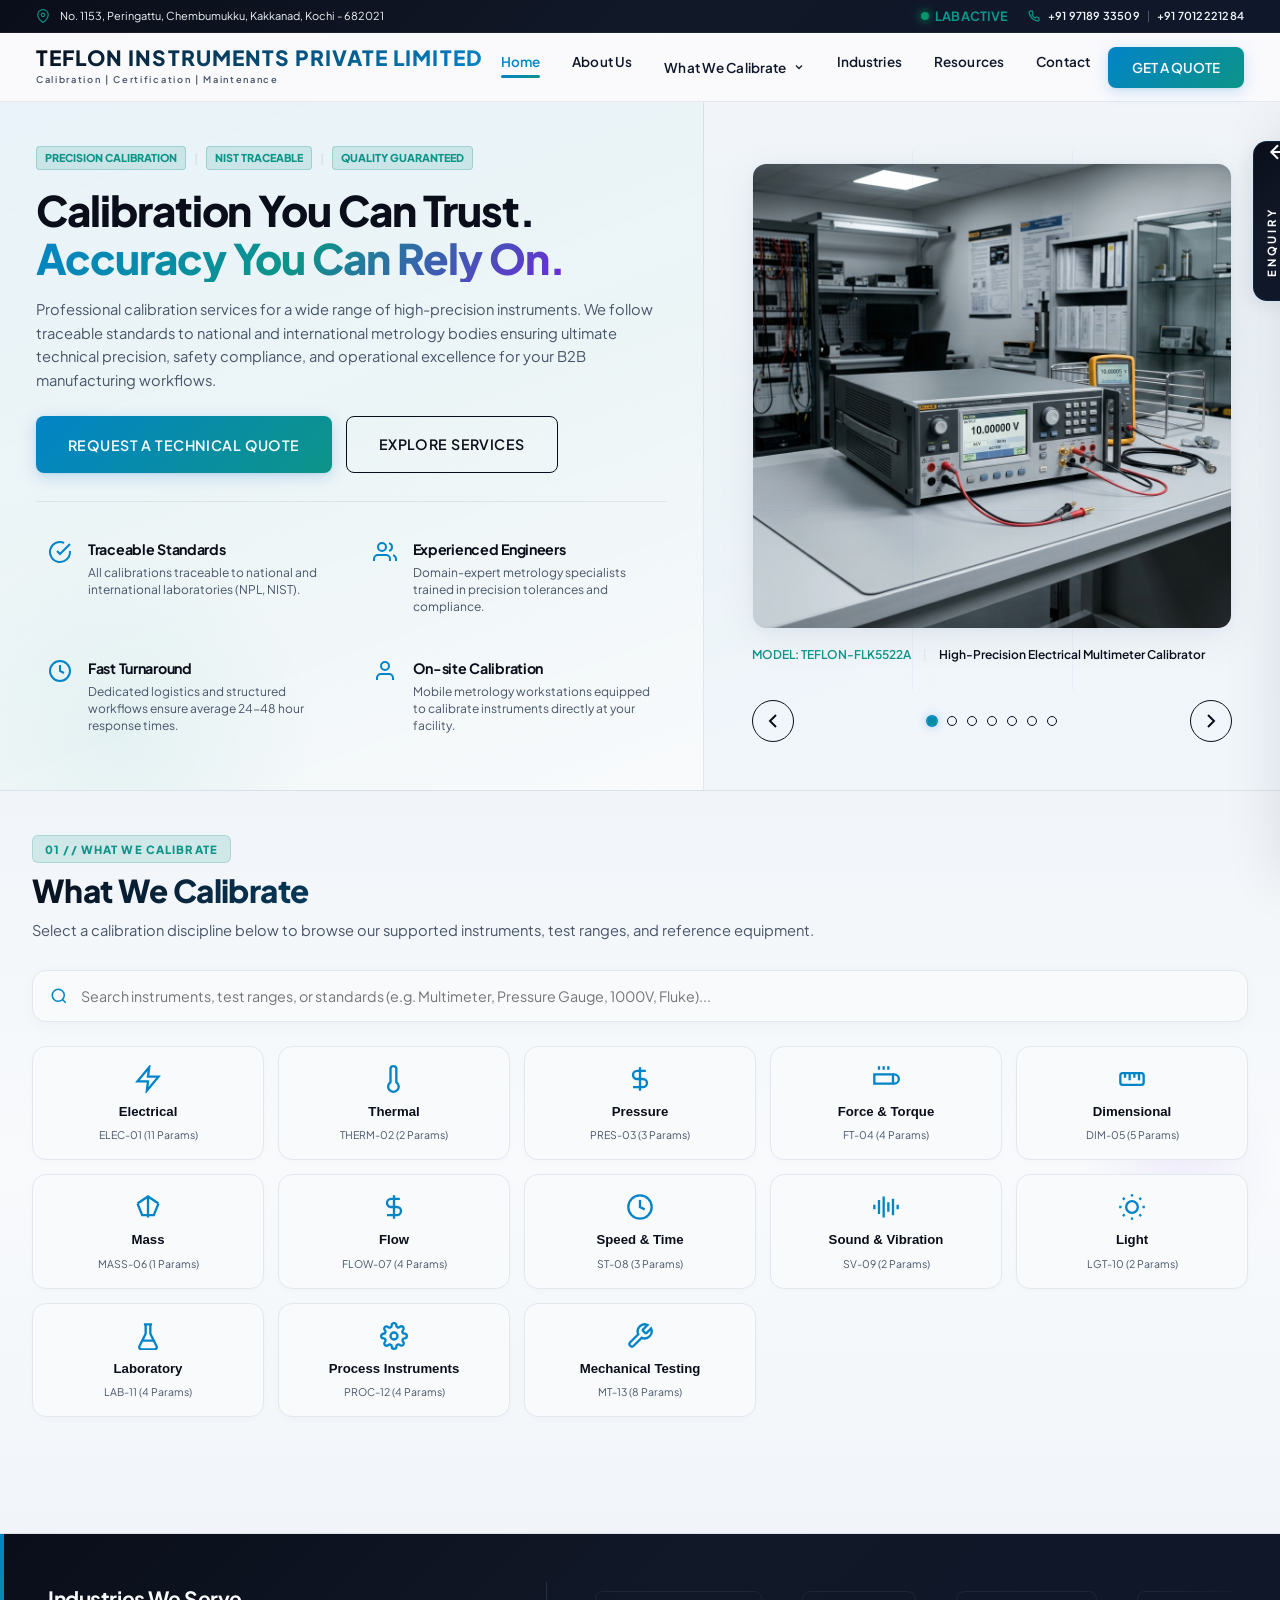
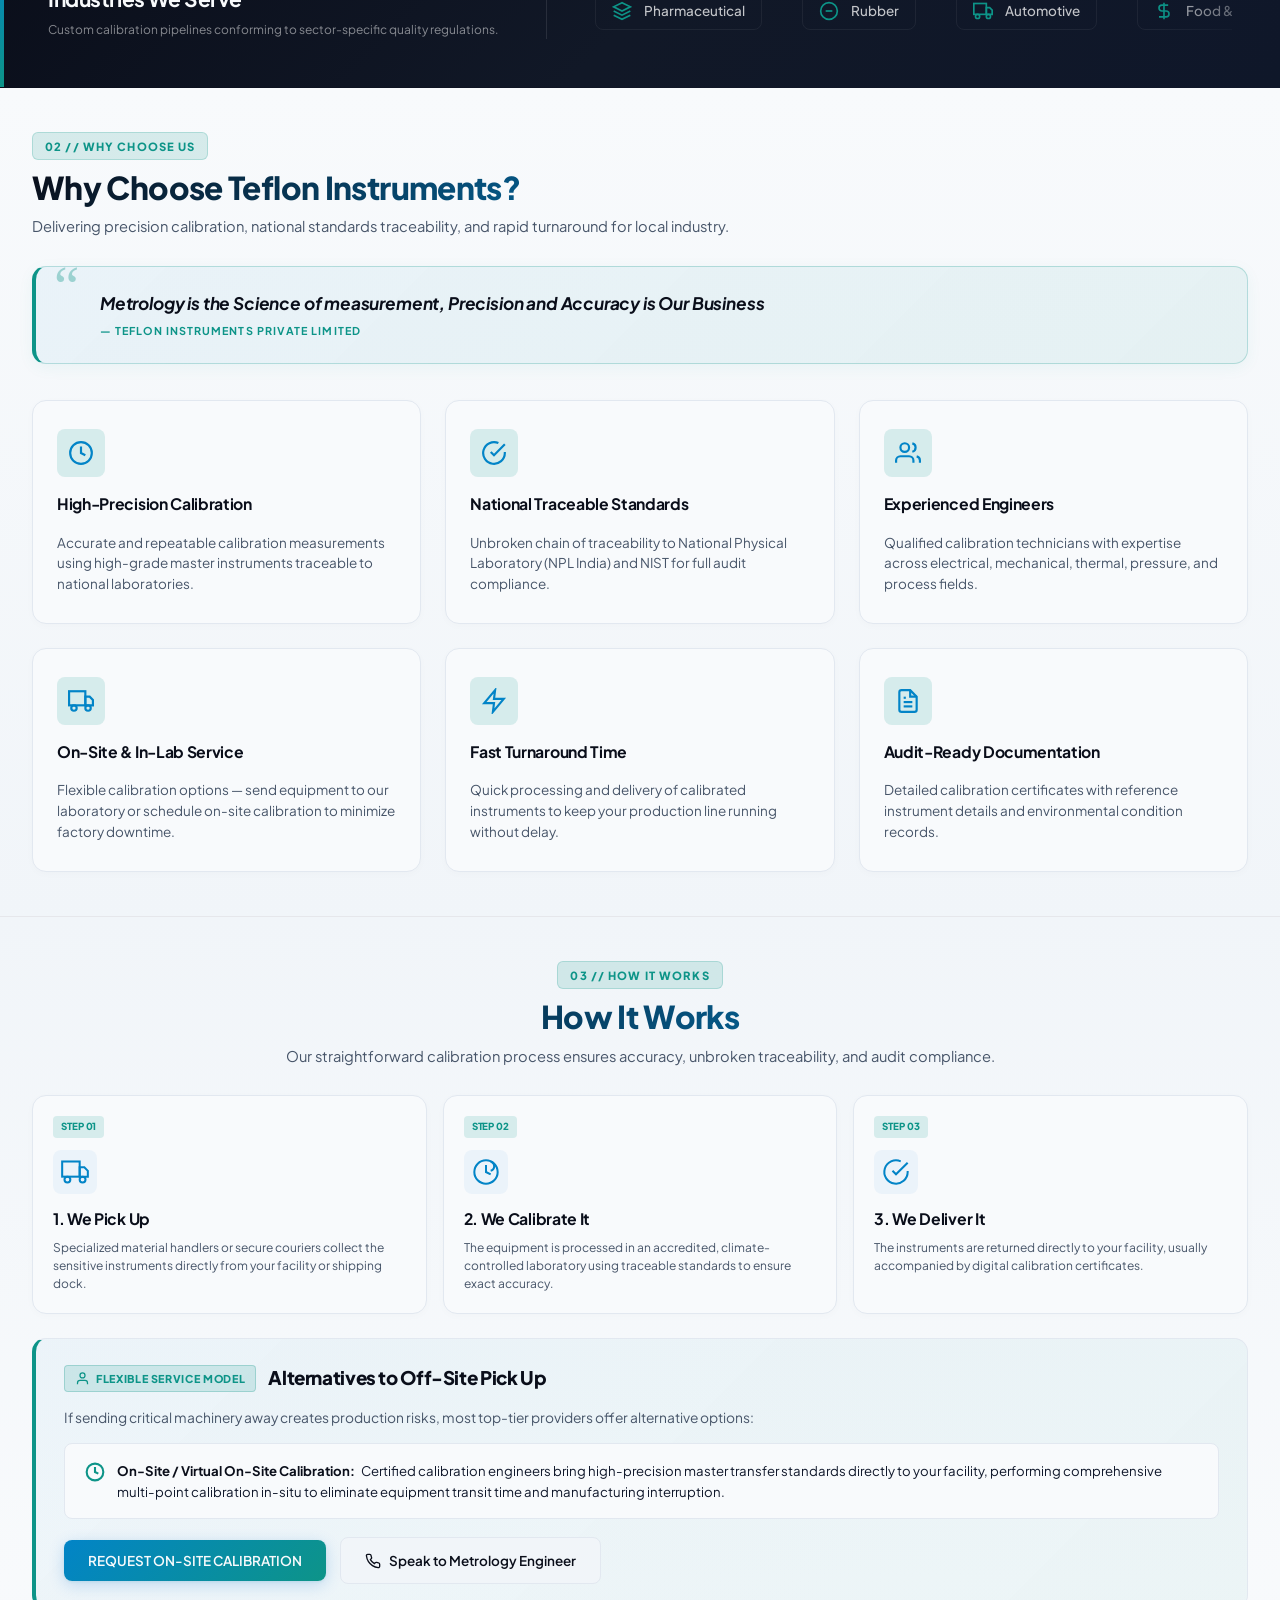
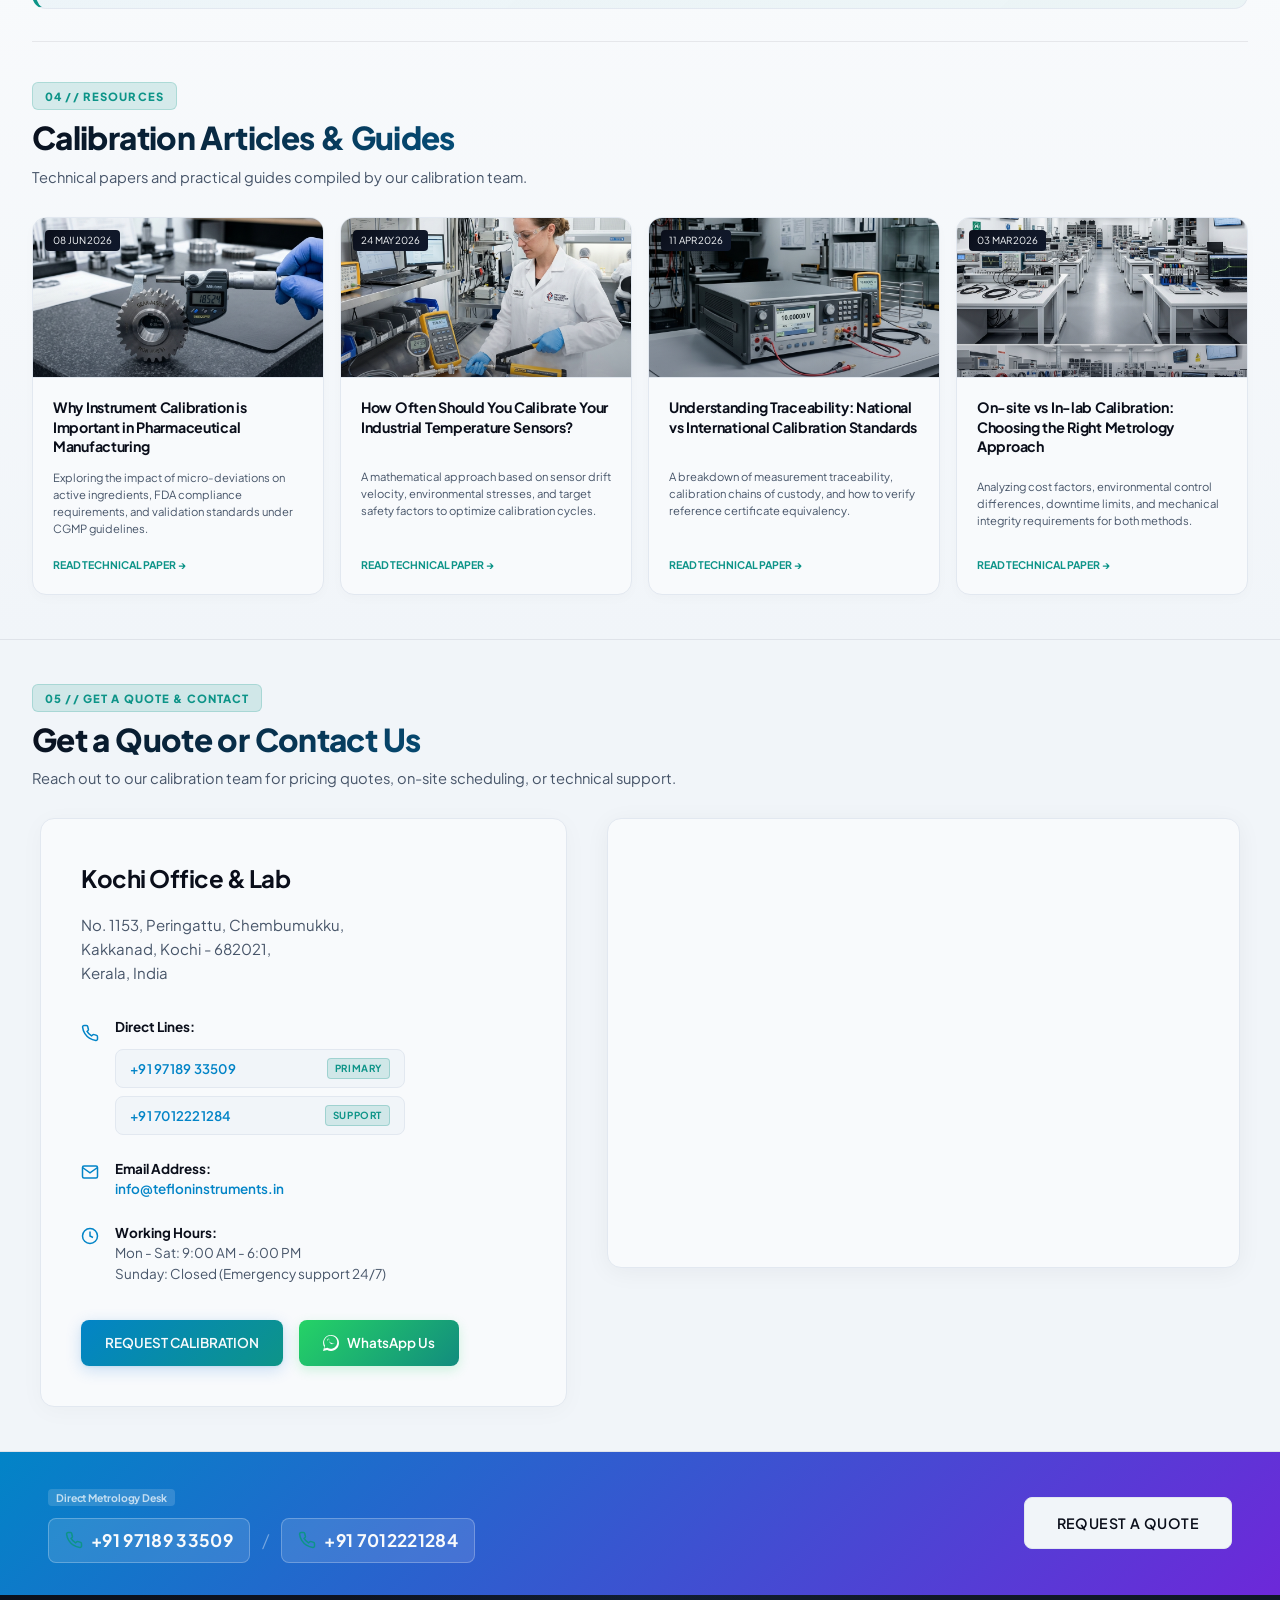
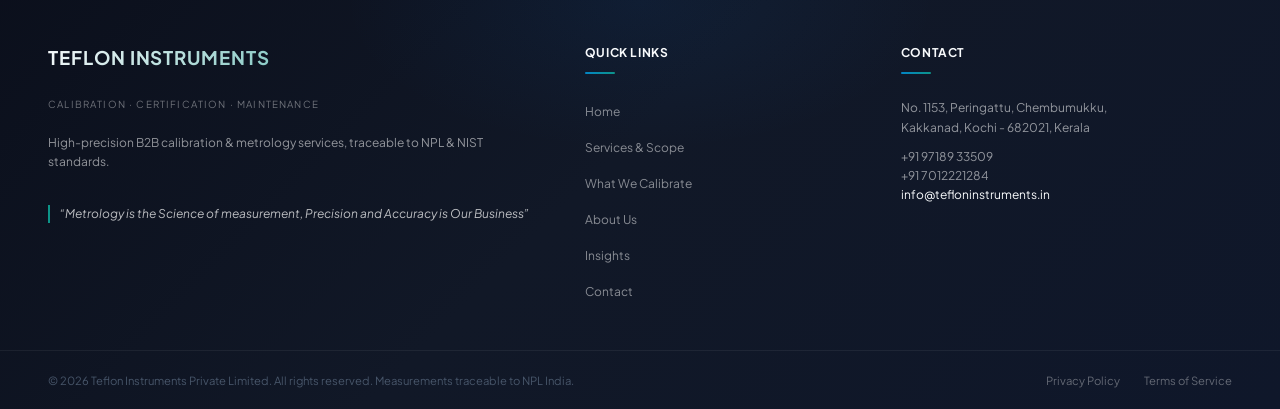
==== commit e04dc1fa: "Add files via upload" ====
--- a/callibration/index.html
+++ b/callibration/index.html
@@ -25,7 +25,7 @@
             <path d="M21 10c0 7-9 13-9 13s-9-6-9-13a9 9 0 0 1 18 0z"></path>
             <circle cx="12" cy="10" r="3"></circle>
           </svg>
-          <span>1153, Peringattu Rd, Chembumukku, Edappally, Kakkanad, Kochi, Kerala 682021</span>
+          <span>No. 1153, Peringattu, Chembumukku, Kakkanad, Kochi - 682021</span>
         </div>
       </div>
       <div class="top-bar-right">
@@ -63,9 +63,8 @@
           </a>
           <ul class="dropdown-menu" id="nav-calibrate-dropdown">
             <li><a href="parameter-detail.html?disc=electrical" data-discipline="electrical" class="dropdown-item">Electrical</a></li>
-            <li><a href="parameter-detail.html?disc=temperature" data-discipline="temperature" class="dropdown-item">Temperature</a></li>
+            <li><a href="parameter-detail.html?disc=thermal" data-discipline="thermal" class="dropdown-item">Thermal (Temperature &amp; Humidity)</a></li>
             <li><a href="parameter-detail.html?disc=pressure" data-discipline="pressure" class="dropdown-item">Pressure</a></li>
-            <li><a href="parameter-detail.html?disc=humidity" data-discipline="humidity" class="dropdown-item">Humidity</a></li>
             <li><a href="parameter-detail.html?disc=force-torque" data-discipline="force-torque" class="dropdown-item">Force &amp; Torque</a></li>
             <li><a href="parameter-detail.html?disc=dimensional" data-discipline="dimensional" class="dropdown-item">Dimensional</a></li>
             <li><a href="parameter-detail.html?disc=mass" data-discipline="mass" class="dropdown-item">Mass</a></li>
@@ -121,9 +120,8 @@
         </div>
         <ul class="mobile-dropdown-sub" id="mobile-dropdown-sub">
           <li><a href="parameter-detail.html?disc=electrical" data-discipline="electrical" class="mobile-sub-link">Electrical</a></li>
-          <li><a href="parameter-detail.html?disc=temperature" data-discipline="temperature" class="mobile-sub-link">Temperature</a></li>
+          <li><a href="parameter-detail.html?disc=thermal" data-discipline="thermal" class="mobile-sub-link">Thermal (Temperature &amp; Humidity)</a></li>
           <li><a href="parameter-detail.html?disc=pressure" data-discipline="pressure" class="mobile-sub-link">Pressure</a></li>
-          <li><a href="parameter-detail.html?disc=humidity" data-discipline="humidity" class="mobile-sub-link">Humidity</a></li>
           <li><a href="parameter-detail.html?disc=force-torque" data-discipline="force-torque" class="mobile-sub-link">Force &amp; Torque</a></li>
           <li><a href="parameter-detail.html?disc=dimensional" data-discipline="dimensional" class="mobile-sub-link">Dimensional</a></li>
           <li><a href="parameter-detail.html?disc=mass" data-discipline="mass" class="mobile-sub-link">Mass</a></li>
@@ -143,12 +141,23 @@
     <div class="mobile-drawer-footer">
       <button class="btn btn-primary btn-rect open-quote-btn btn-block">REQUEST A QUOTE</button>
       <div class="mobile-drawer-contact">
-        <a href="tel:+919718933509" class="drawer-contact-item">
-          <svg viewBox="0 0 24 24" width="16" height="16" fill="none" stroke="currentColor" stroke-width="2">
-            <path d="M22 16.92v3a2 2 0 0 1-2.18 2 19.79 19.79 0 0 1-8.63-3.07 19.5 19.5 0 0 1-6-6 19.79 19.79 0 0 1-3.07-8.67A2 2 0 0 1 4.11 2h3a2 2 0 0 1 2 1.72 12.84 12.84 0 0 0 .7 2.81 2 2 0 0 1-.45 2.11L8.09 9.91a16 16 0 0 0 6 6l1.27-1.27a2 2 0 0 1 2.11-.45 12.84 12.84 0 0 0 2.81.7A2 2 0 0 1 22 16.92z"></path>
-          </svg>
-          <span>+91 97189 33509</span>
-        </a>
+        <div class="drawer-contact-title font-mono">DIRECT METROLOGY DESK</div>
+        <div class="drawer-contact-phones">
+          <a href="tel:+919718933509" class="drawer-phone-link">
+            <svg viewBox="0 0 24 24" width="15" height="15" fill="none" stroke="currentColor" stroke-width="2">
+              <path d="M22 16.92v3a2 2 0 0 1-2.18 2 19.79 19.79 0 0 1-8.63-3.07 19.5 19.5 0 0 1-6-6 19.79 19.79 0 0 1-3.07-8.67A2 2 0 0 1 4.11 2h3a2 2 0 0 1 2 1.72 12.84 12.84 0 0 0 .7 2.81 2 2 0 0 1-.45 2.11L8.09 9.91a16 16 0 0 0 6 6l1.27-1.27a2 2 0 0 1 2.11-.45 12.84 12.84 0 0 0 2.81.7A2 2 0 0 1 22 16.92z"></path>
+            </svg>
+            <span class="phone-num">+91 97189 33509</span>
+            <span class="drawer-phone-tag">PRIMARY</span>
+          </a>
+          <a href="tel:+917012221284" class="drawer-phone-link">
+            <svg viewBox="0 0 24 24" width="15" height="15" fill="none" stroke="currentColor" stroke-width="2">
+              <path d="M22 16.92v3a2 2 0 0 1-2.18 2 19.79 19.79 0 0 1-8.63-3.07 19.5 19.5 0 0 1-6-6 19.79 19.79 0 0 1-3.07-8.67A2 2 0 0 1 4.11 2h3a2 2 0 0 1 2 1.72 12.84 12.84 0 0 0 .7 2.81 2 2 0 0 1-.45 2.11L8.09 9.91a16 16 0 0 0 6 6l1.27-1.27a2 2 0 0 1 2.11-.45 12.84 12.84 0 0 0 2.81.7A2 2 0 0 1 22 16.92z"></path>
+            </svg>
+            <span class="phone-num">+91 7012221284</span>
+            <span class="drawer-phone-tag">DESK</span>
+          </a>
+        </div>
         <a href="https://wa.me/919718933509" target="_blank" class="btn btn-secondary btn-whatsapp btn-rect btn-block" style="margin-top: 12px; font-size: 0.85rem; justify-content: center;">
           <svg viewBox="0 0 24 24" width="16" height="16" fill="currentColor" style="margin-right: 4px;">
             <path d="M.057 24l1.687-6.163c-1.041-1.804-1.588-3.849-1.587-5.946C.06 5.348 5.397.01 12.008.01c3.202.001 6.212 1.246 8.477 3.514 2.266 2.268 3.507 5.28 3.505 8.484-.004 6.657-5.34 11.997-11.953 11.997-2.005-.001-3.973-.502-5.724-1.455L0 24zm6.59-4.846c1.6.95 3.188 1.449 4.825 1.451 5.436 0 9.86-4.37 9.864-9.799.002-2.63-1.023-5.101-2.885-6.963C16.59 2.019 14.12 1 11.52 1c-5.44 0-9.866 4.372-9.87 9.802 0 1.714.459 3.39 1.331 4.872L1.933 20.39l4.714-1.236zm10.742-5.717c-.296-.147-1.747-.852-2.012-.95-.264-.097-.456-.147-.648.147-.192.294-.744.95-.912 1.146-.169.196-.338.22-.634.072-.296-.147-1.25-.457-2.38-1.457-.88-.778-1.474-1.74-1.646-2.035-.172-.294-.018-.454.13-.601.133-.133.297-.344.446-.516.148-.172.197-.294.296-.49.099-.196.05-.367-.025-.515-.074-.147-.648-1.543-.888-2.13-.233-.564-.47-.488-.648-.497-.168-.008-.36-.009-.551-.009-.192 0-.505.072-.769.36-.264.288-1.01 1.01-1.01 2.46 0 1.45.1.86.326.196.226-.294 1.32-2.01 1.438-2.147.118-.137.228-.2.457-.053.23.147 1.478.75 1.63 1.25.152.5.152.93.076 1.226-.076.297-.456.95-.648 1.146l-.389.39-.026.024z"/>
@@ -590,6 +599,12 @@
         <p class="section-subtitle">Delivering precision calibration, national standards traceability, and rapid turnaround for local industry.</p>
       </div>
 
+      <div class="company-mission-card">
+        <div class="mission-quote-mark">“</div>
+        <p class="mission-quote-text">Metrology is the Science of measurement, Precision and Accuracy is Our Business</p>
+        <span class="mission-quote-brand font-mono">— TEFLON INSTRUMENTS PRIVATE LIMITED</span>
+      </div>
+
       <div class="why-us-feature-grid">
         <div class="why-us-card">
           <div class="why-us-icon-box">
@@ -808,21 +823,31 @@
       
       <div class="contact-container">
         <div class="contact-info-card">
-          <h3>Kochi Office & Lab</h3>
+          <h3>Kochi Office &amp; Lab</h3>
           <p class="contact-address-text">
-            1153, Peringattu Rd, Chembumukku,<br>
-            Edappally, Kakkanad, Kochi,<br>
-            Kerala 682021
+            No. 1153, Peringattu, Chembumukku,<br>
+            Kakkanad, Kochi - 682021,<br>
+            Kerala, India
           </p>
           <div class="contact-details-list">
-            <div class="contact-detail-item">
-              <svg viewBox="0 0 24 24" width="18" height="18" stroke="currentColor" stroke-width="2" fill="none" class="contact-detail-icon">
-                <path d="M22 16.92v3a2 2 0 0 1-2.18 2 19.79 19.79 0 0 1-8.63-3.07 19.5 19.5 0 0 1-6-6 19.79 19.79 0 0 1-3.07-8.67A2 2 0 0 1 4.11 2h3a2 2 0 0 1 2 1.72 12.84 12.84 0 0 0 .7 2.81 2 2 0 0 1-.45 2.11L8.09 9.91a16 16 0 0 0 6 6l1.27-1.27a2 2 0 0 1 2.11-.45 12.84 12.84 0 0 0 2.81.7A2 2 0 0 1 22 16.92z"></path>
-              </svg>
-              <div>
-                <strong>Direct Lines:</strong><br>
-                +91 97189 33509<br>
-                +91 7012221284
+            <div class="contact-detail-item contact-detail-phone-item">
+              <div class="contact-detail-icon-box">
+                <svg viewBox="0 0 24 24" width="18" height="18" stroke="currentColor" stroke-width="2" fill="none" class="contact-detail-icon">
+                  <path d="M22 16.92v3a2 2 0 0 1-2.18 2 19.79 19.79 0 0 1-8.63-3.07 19.5 19.5 0 0 1-6-6 19.79 19.79 0 0 1-3.07-8.67A2 2 0 0 1 4.11 2h3a2 2 0 0 1 2 1.72 12.84 12.84 0 0 0 .7 2.81 2 2 0 0 1-.45 2.11L8.09 9.91a16 16 0 0 0 6 6l1.27-1.27a2 2 0 0 1 2.11-.45 12.84 12.84 0 0 0 2.81.7A2 2 0 0 1 22 16.92z"></path>
+                </svg>
+              </div>
+              <div class="contact-detail-body">
+                <strong>Direct Lines:</strong>
+                <div class="contact-phones-block">
+                  <a href="tel:+919718933509" class="contact-phone-badge">
+                    <span class="phone-number">+91 97189 33509</span>
+                    <span class="phone-type-tag">Primary</span>
+                  </a>
+                  <a href="tel:+917012221284" class="contact-phone-badge">
+                    <span class="phone-number">+91 7012221284</span>
+                    <span class="phone-type-tag">Support</span>
+                  </a>
+                </div>
               </div>
             </div>
             <div class="contact-detail-item">
@@ -861,7 +886,7 @@
         
         <div class="contact-map-wrapper">
           <iframe 
-            src="https://maps.google.com/maps?q=1153,%20Peringattu%20Rd,%20Chembumukku,%20Edappally,%20Kakkanad,%20Kochi,%20Kerala%20682021&t=&z=15&ie=UTF8&iwloc=&output=embed" 
+            src="https://maps.google.com/maps?q=No.1153,%20Peringattu,%20Chembumukku,%20Kakkanad,%20Kochi-682021&t=&z=15&ie=UTF8&iwloc=&output=embed" 
             width="100%" 
             height="100%" 
             style="border:0;" 
@@ -880,7 +905,21 @@
     <div class="footer-cta-bar">
       <div class="footer-cta-left">
         <span class="cta-label font-mono">Direct Metrology Desk</span>
-        <h2>+91 97189 33509 &nbsp;/&nbsp; +91 7012221284</h2>
+        <div class="footer-phones-wrap">
+          <a href="tel:+919718933509" class="footer-phone-btn">
+            <svg viewBox="0 0 24 24" width="18" height="18" fill="none" stroke="currentColor" stroke-width="2">
+              <path d="M22 16.92v3a2 2 0 0 1-2.18 2 19.79 19.79 0 0 1-8.63-3.07 19.5 19.5 0 0 1-6-6 19.79 19.79 0 0 1-3.07-8.67A2 2 0 0 1 4.11 2h3a2 2 0 0 1 2 1.72 12.84 12.84 0 0 0 .7 2.81 2 2 0 0 1-.45 2.11L8.09 9.91a16 16 0 0 0 6 6l1.27-1.27a2 2 0 0 1 2.11-.45 12.84 12.84 0 0 0 2.81.7A2 2 0 0 1 22 16.92z"></path>
+            </svg>
+            <span>+91 97189 33509</span>
+          </a>
+          <span class="footer-phone-sep">/</span>
+          <a href="tel:+917012221284" class="footer-phone-btn">
+            <svg viewBox="0 0 24 24" width="18" height="18" fill="none" stroke="currentColor" stroke-width="2">
+              <path d="M22 16.92v3a2 2 0 0 1-2.18 2 19.79 19.79 0 0 1-8.63-3.07 19.5 19.5 0 0 1-6-6 19.79 19.79 0 0 1-3.07-8.67A2 2 0 0 1 4.11 2h3a2 2 0 0 1 2 1.72 12.84 12.84 0 0 0 .7 2.81 2 2 0 0 1-.45 2.11L8.09 9.91a16 16 0 0 0 6 6l1.27-1.27a2 2 0 0 1 2.11-.45 12.84 12.84 0 0 0 2.81.7A2 2 0 0 1 22 16.92z"></path>
+            </svg>
+            <span>+91 7012221284</span>
+          </a>
+        </div>
       </div>
       <div class="footer-cta-right">
         <button class="btn btn-secondary btn-large btn-rect open-quote-btn">REQUEST A QUOTE</button>
@@ -894,6 +933,9 @@
         <p class="logo-sub-footer font-mono">Calibration · Certification · Maintenance</p>
         <p class="footer-about-text">
           High-precision B2B calibration &amp; metrology services, traceable to NPL &amp; NIST standards.
+        </p>
+        <p class="footer-motto-quote">
+          “Metrology is the Science of measurement, Precision and Accuracy is Our Business”
         </p>
       </div>
 
@@ -914,8 +956,8 @@
       <div class="footer-col">
         <h4 class="footer-title font-mono">CONTACT</h4>
         <address class="footer-address">
-          1153, Peringattu Rd, Chembumukku,<br>
-          Kakkanad, Kochi, Kerala 682021
+          No. 1153, Peringattu, Chembumukku,<br>
+          Kakkanad, Kochi - 682021, Kerala
         </address>
         <div class="footer-address" style="margin-top: 10px;">
           <a href="tel:+919718933509" style="color: inherit;">+91 97189 33509</a><br>
--- a/callibration/styles.css
+++ b/callibration/styles.css
@@ -312,6 +312,41 @@
   gap: 6px;
 }
 
+.top-bar-phone-item {
+  display: inline-flex;
+  align-items: center;
+  gap: 8px;
+}
+
+.top-bar-phones {
+  display: inline-flex;
+  align-items: center;
+  gap: 6px;
+  white-space: nowrap;
+}
+
+.top-phone-link {
+  color: var(--sterile-light-grey);
+  font-family: var(--font-mono);
+  font-size: 0.73rem;
+  font-weight: 600;
+  text-decoration: none;
+  white-space: nowrap;
+  letter-spacing: 0.02em;
+  transition: color var(--transition-fast);
+}
+
+.top-phone-link:hover {
+  color: var(--teal-accent);
+}
+
+.phone-sep {
+  color: rgba(255, 255, 255, 0.35);
+  font-weight: 300;
+  user-select: none;
+  margin: 0 1px;
+}
+
 .tech-label {
   color: var(--teal-accent);
   font-weight: 700;
@@ -675,6 +710,67 @@
   color: var(--teal-accent);
 }
 
+.drawer-contact-title {
+  font-size: 0.68rem;
+  font-weight: 700;
+  color: var(--teal-accent);
+  letter-spacing: 0.08em;
+  margin-bottom: 4px;
+}
+
+.drawer-contact-phones {
+  display: flex;
+  flex-direction: column;
+  gap: 8px;
+}
+
+.drawer-phone-link {
+  display: flex;
+  align-items: center;
+  justify-content: space-between;
+  padding: 10px 14px;
+  background: rgba(255, 255, 255, 0.06);
+  border: 1px solid rgba(255, 255, 255, 0.12);
+  border-radius: var(--border-radius-micro);
+  color: var(--sterile-light-grey);
+  font-family: var(--font-mono);
+  font-size: 0.88rem;
+  font-weight: 700;
+  text-decoration: none;
+  transition: all var(--transition-fast);
+  min-height: 44px;
+}
+
+.drawer-phone-link svg {
+  color: var(--teal-accent);
+  flex-shrink: 0;
+  margin-right: 8px;
+}
+
+.drawer-phone-link .phone-num {
+  white-space: nowrap;
+  flex: 1;
+}
+
+.drawer-phone-tag {
+  font-size: 0.62rem;
+  text-transform: uppercase;
+  font-weight: 700;
+  letter-spacing: 0.06em;
+  padding: 2px 6px;
+  border-radius: 4px;
+  background: var(--teal-glow);
+  color: var(--teal-accent);
+  border: 1px solid rgba(13, 148, 136, 0.3);
+  flex-shrink: 0;
+}
+
+.drawer-phone-link:hover {
+  background: rgba(255, 255, 255, 0.12);
+  border-color: var(--teal-accent);
+  color: #fff;
+}
+
 /* ==========================================================================
    FLOATING QUICK ENQUIRY SIDEBAR
    ========================================================================== */
@@ -1832,6 +1928,61 @@
   border-radius: 0 var(--border-radius-micro) var(--border-radius-micro) 0;
 }
 
+/* Company Mission Banner / Quote Card */
+.company-mission-card {
+  position: relative;
+  background: linear-gradient(135deg, rgba(2, 132, 199, 0.05) 0%, rgba(13, 148, 136, 0.07) 100%);
+  border: 1px solid rgba(13, 148, 136, 0.25);
+  border-left: 4px solid var(--teal-accent);
+  border-radius: var(--border-radius-card);
+  padding: 24px 32px 24px 64px;
+  margin: 28px 0 32px 0;
+  box-shadow: 0 4px 16px rgba(13, 148, 136, 0.06);
+  overflow: hidden;
+}
+
+.mission-quote-mark {
+  position: absolute;
+  top: -10px;
+  left: 18px;
+  font-family: Georgia, serif;
+  font-size: 3.8rem;
+  line-height: 1;
+  color: var(--teal-accent);
+  opacity: 0.35;
+  user-select: none;
+  pointer-events: none;
+}
+
+.mission-quote-text {
+  font-size: 1.15rem;
+  font-weight: 700;
+  color: var(--deep-ink-navy);
+  letter-spacing: -0.01em;
+  line-height: 1.45;
+  font-style: italic;
+  margin-bottom: 6px;
+}
+
+.mission-quote-brand {
+  display: block;
+  font-size: 0.72rem;
+  font-weight: 700;
+  color: var(--teal-accent);
+  letter-spacing: 0.1em;
+  text-transform: uppercase;
+}
+
+.footer-motto-quote {
+  font-size: 0.8rem;
+  font-style: italic;
+  color: rgba(255, 255, 255, 0.72);
+  border-left: 2px solid var(--teal-accent);
+  padding-left: 10px;
+  margin-top: 14px;
+  line-height: 1.5;
+}
+
 /* Why Choose Us Feature Grid (Text-Only Block) */
 .why-us-feature-grid {
   display: grid;
@@ -2436,6 +2587,72 @@
 
 .contact-detail-item a:hover {
   color: var(--teal-accent);
+}
+
+/* Contact Detail Phone Badges */
+.contact-detail-phone-item {
+  align-items: flex-start;
+}
+
+.contact-detail-icon-box {
+  color: var(--electric-cyan);
+  flex-shrink: 0;
+  margin-top: 3px;
+}
+
+.contact-detail-body {
+  display: flex;
+  flex-direction: column;
+  gap: 8px;
+  width: 100%;
+}
+
+.contact-phones-block {
+  display: flex;
+  flex-direction: column;
+  gap: 8px;
+  margin-top: 4px;
+}
+
+.contact-phone-badge {
+  display: inline-flex;
+  align-items: center;
+  justify-content: space-between;
+  gap: 12px;
+  padding: 8px 14px;
+  background-color: var(--sterile-light-grey);
+  border: 1px solid var(--border-grey);
+  border-radius: var(--border-radius-micro);
+  color: var(--deep-ink-navy);
+  font-family: var(--font-mono);
+  font-size: 0.88rem;
+  font-weight: 700;
+  letter-spacing: 0.02em;
+  white-space: nowrap;
+  transition: all var(--transition-fast);
+  max-width: 290px;
+  text-decoration: none !important;
+}
+
+.contact-phone-badge:hover {
+  border-color: var(--electric-cyan);
+  background-color: #fff;
+  color: var(--electric-cyan);
+  transform: translateX(4px);
+  box-shadow: 0 4px 12px rgba(2, 132, 199, 0.1);
+}
+
+.phone-type-tag {
+  font-size: 0.65rem;
+  text-transform: uppercase;
+  font-weight: 700;
+  letter-spacing: 0.06em;
+  padding: 2px 7px;
+  border-radius: 4px;
+  background: var(--teal-glow);
+  color: var(--teal-accent);
+  border: 1px solid rgba(13, 148, 136, 0.25);
+  flex-shrink: 0;
 }
 
 .contact-action-buttons {
@@ -2549,6 +2766,53 @@
   border-radius: 4px;
 }
 
+/* Footer Phones CTA Wrap */
+.footer-phones-wrap {
+  display: flex;
+  align-items: center;
+  flex-wrap: wrap;
+  gap: 12px;
+  margin-top: 10px;
+}
+
+.footer-phone-btn {
+  display: inline-flex;
+  align-items: center;
+  gap: 8px;
+  background: rgba(255, 255, 255, 0.12);
+  border: 1px solid rgba(255, 255, 255, 0.25);
+  color: var(--clinical-white);
+  padding: 8px 16px;
+  border-radius: var(--border-radius-micro);
+  font-family: var(--font-sans);
+  font-size: 1.15rem;
+  font-weight: 700;
+  letter-spacing: 0.02em;
+  white-space: nowrap;
+  transition: all var(--transition-fast);
+  text-decoration: none !important;
+}
+
+.footer-phone-btn svg {
+  color: var(--teal-accent);
+  flex-shrink: 0;
+}
+
+.footer-phone-btn:hover {
+  background: rgba(255, 255, 255, 0.22);
+  border-color: #fff;
+  color: #fff;
+  transform: translateY(-2px);
+  box-shadow: 0 6px 16px rgba(0, 0, 0, 0.2);
+}
+
+.footer-phone-sep {
+  color: rgba(255, 255, 255, 0.4);
+  font-size: 1.2rem;
+  font-weight: 300;
+  user-select: none;
+}
+
 /* Sitemap Columns */
 .footer-grid {
   display: grid;
@@ -3067,6 +3331,46 @@
     font-size: 1.25rem;
   }
 
+  .top-bar-phones {
+    gap: 4px;
+  }
+
+  .top-phone-link {
+    font-size: 0.7rem;
+  }
+
+  .company-mission-card {
+    padding: 18px 16px 18px 46px;
+    margin: 20px 0 24px 0;
+  }
+
+  .mission-quote-mark {
+    font-size: 2.8rem;
+    left: 12px;
+    top: -4px;
+  }
+
+  .mission-quote-text {
+    font-size: 0.98rem;
+    line-height: 1.4;
+  }
+
+  .contact-phone-badge {
+    max-width: 100%;
+    width: 100%;
+    min-height: 44px;
+  }
+
+  .footer-phones-wrap {
+    justify-content: center;
+    gap: 8px;
+  }
+
+  .footer-phone-btn {
+    font-size: 0.95rem;
+    padding: 8px 12px;
+  }
+
   .footer-grid {
     grid-template-columns: 1fr 1fr;
     padding: 32px 16px;
@@ -3091,6 +3395,35 @@
 }
 
 @media (max-width: 480px) {
+  .top-bar-phones {
+    flex-direction: column;
+    gap: 2px;
+    align-items: flex-start;
+  }
+
+  .top-bar-phone-item .phone-sep {
+    display: none;
+  }
+
+  .footer-phones-wrap {
+    flex-direction: column;
+    width: 100%;
+  }
+
+  .footer-phone-btn {
+    width: 100%;
+    justify-content: center;
+    min-height: 44px;
+  }
+
+  .footer-phone-sep {
+    display: none;
+  }
+
+  .mission-quote-text {
+    font-size: 0.92rem;
+  }
+
   .logo-main {
     font-size: 0.95rem;
   }
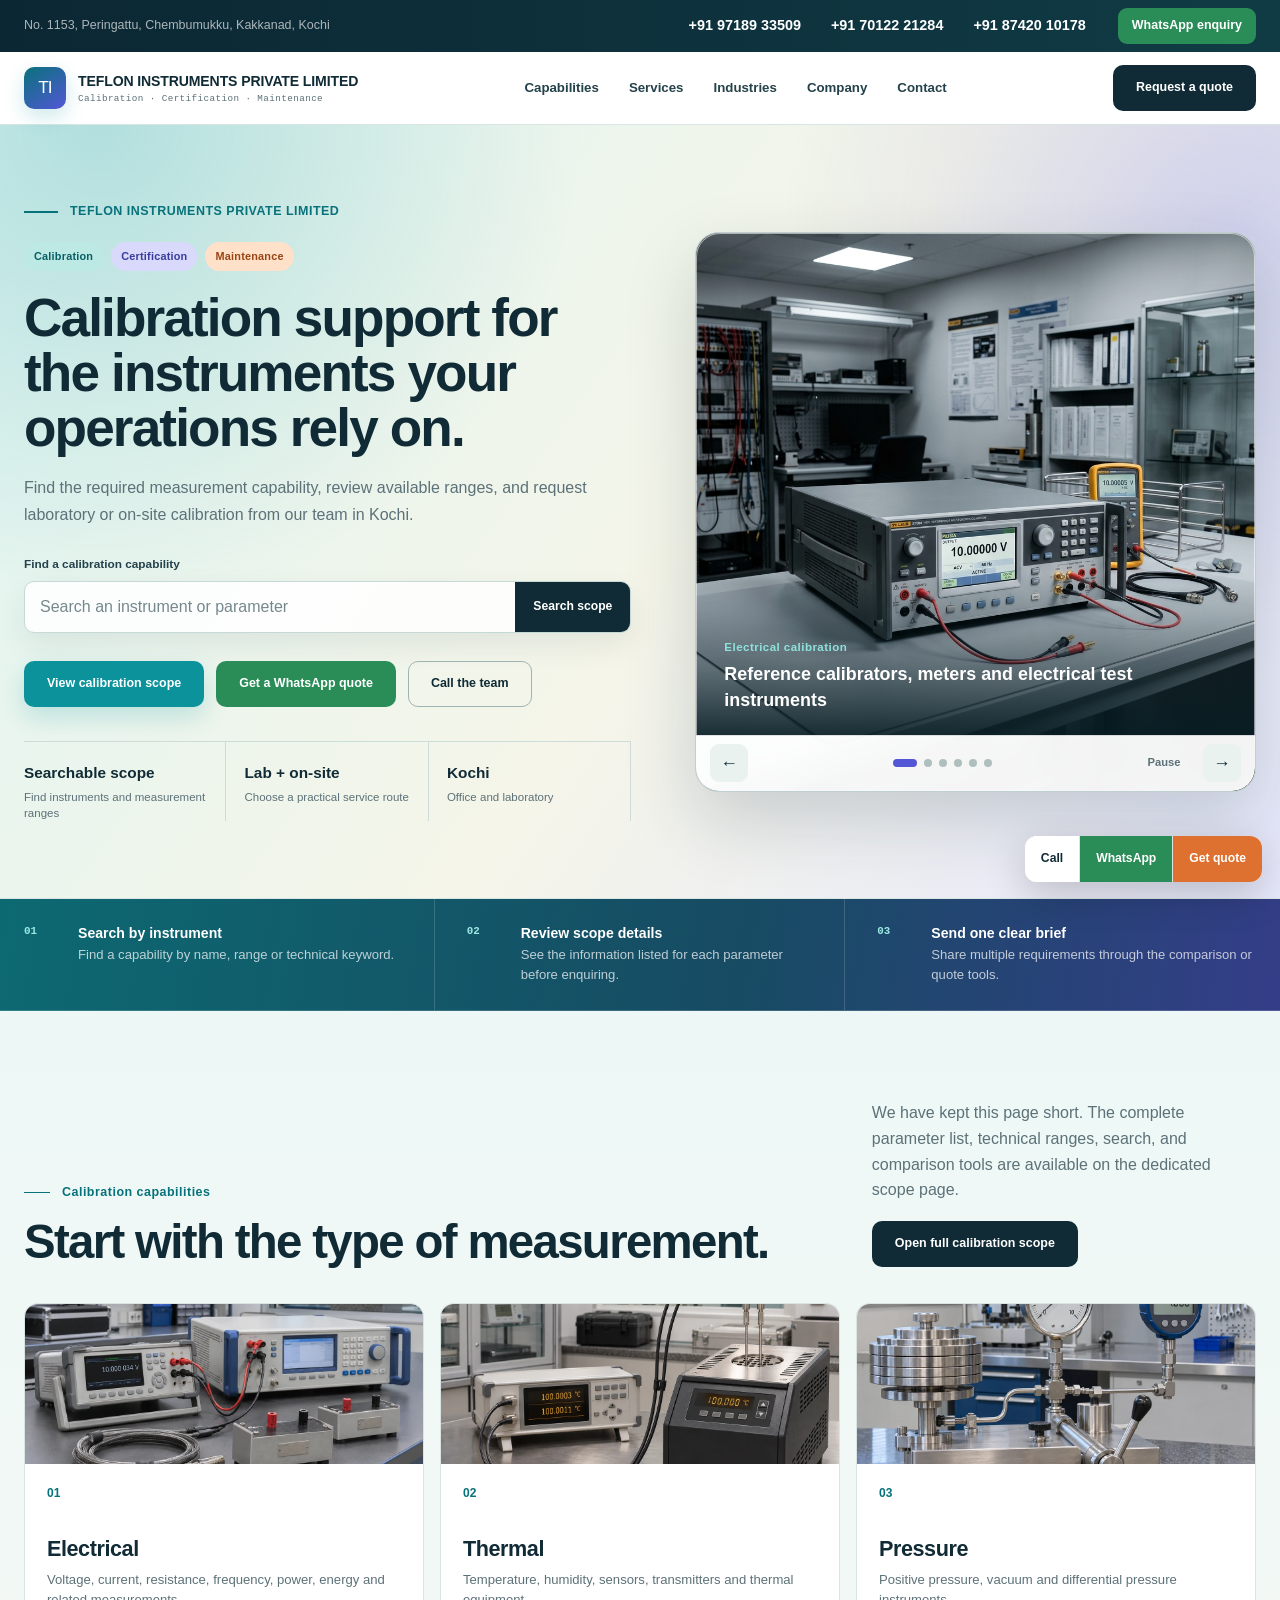
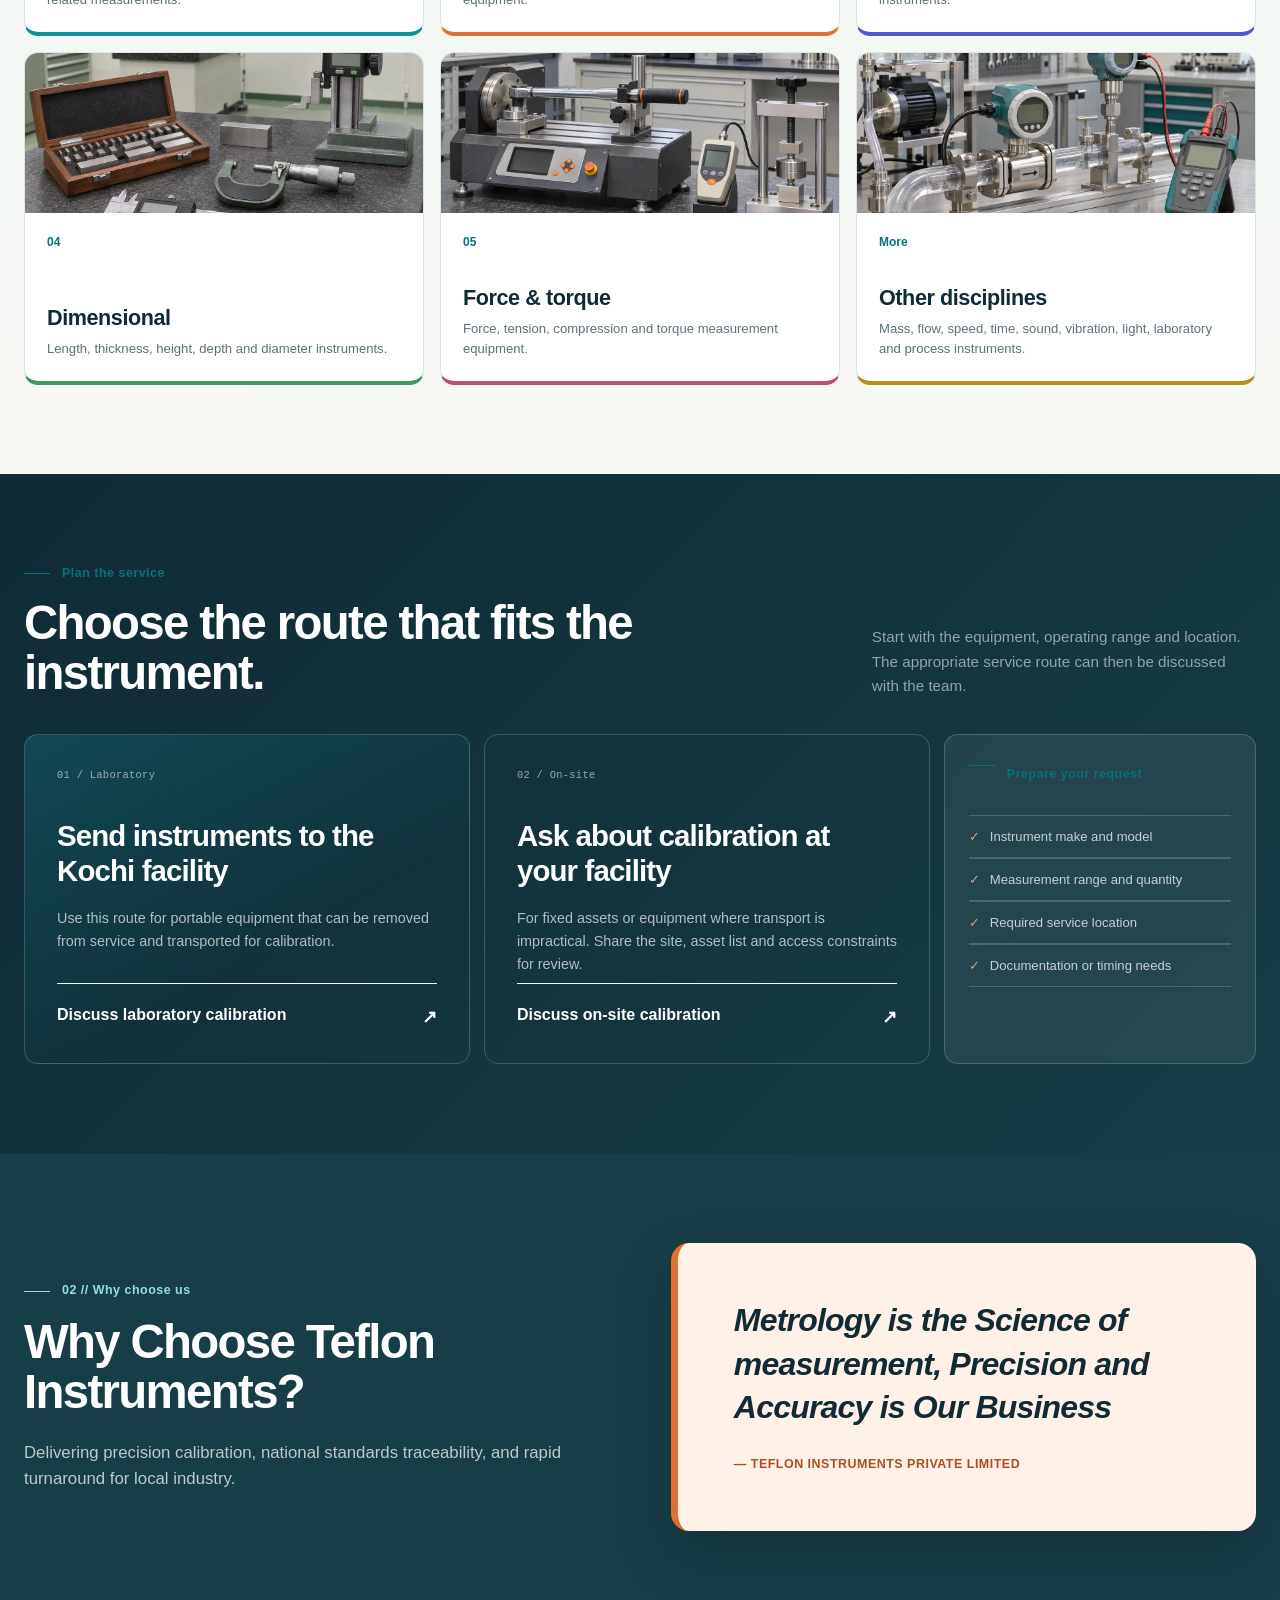
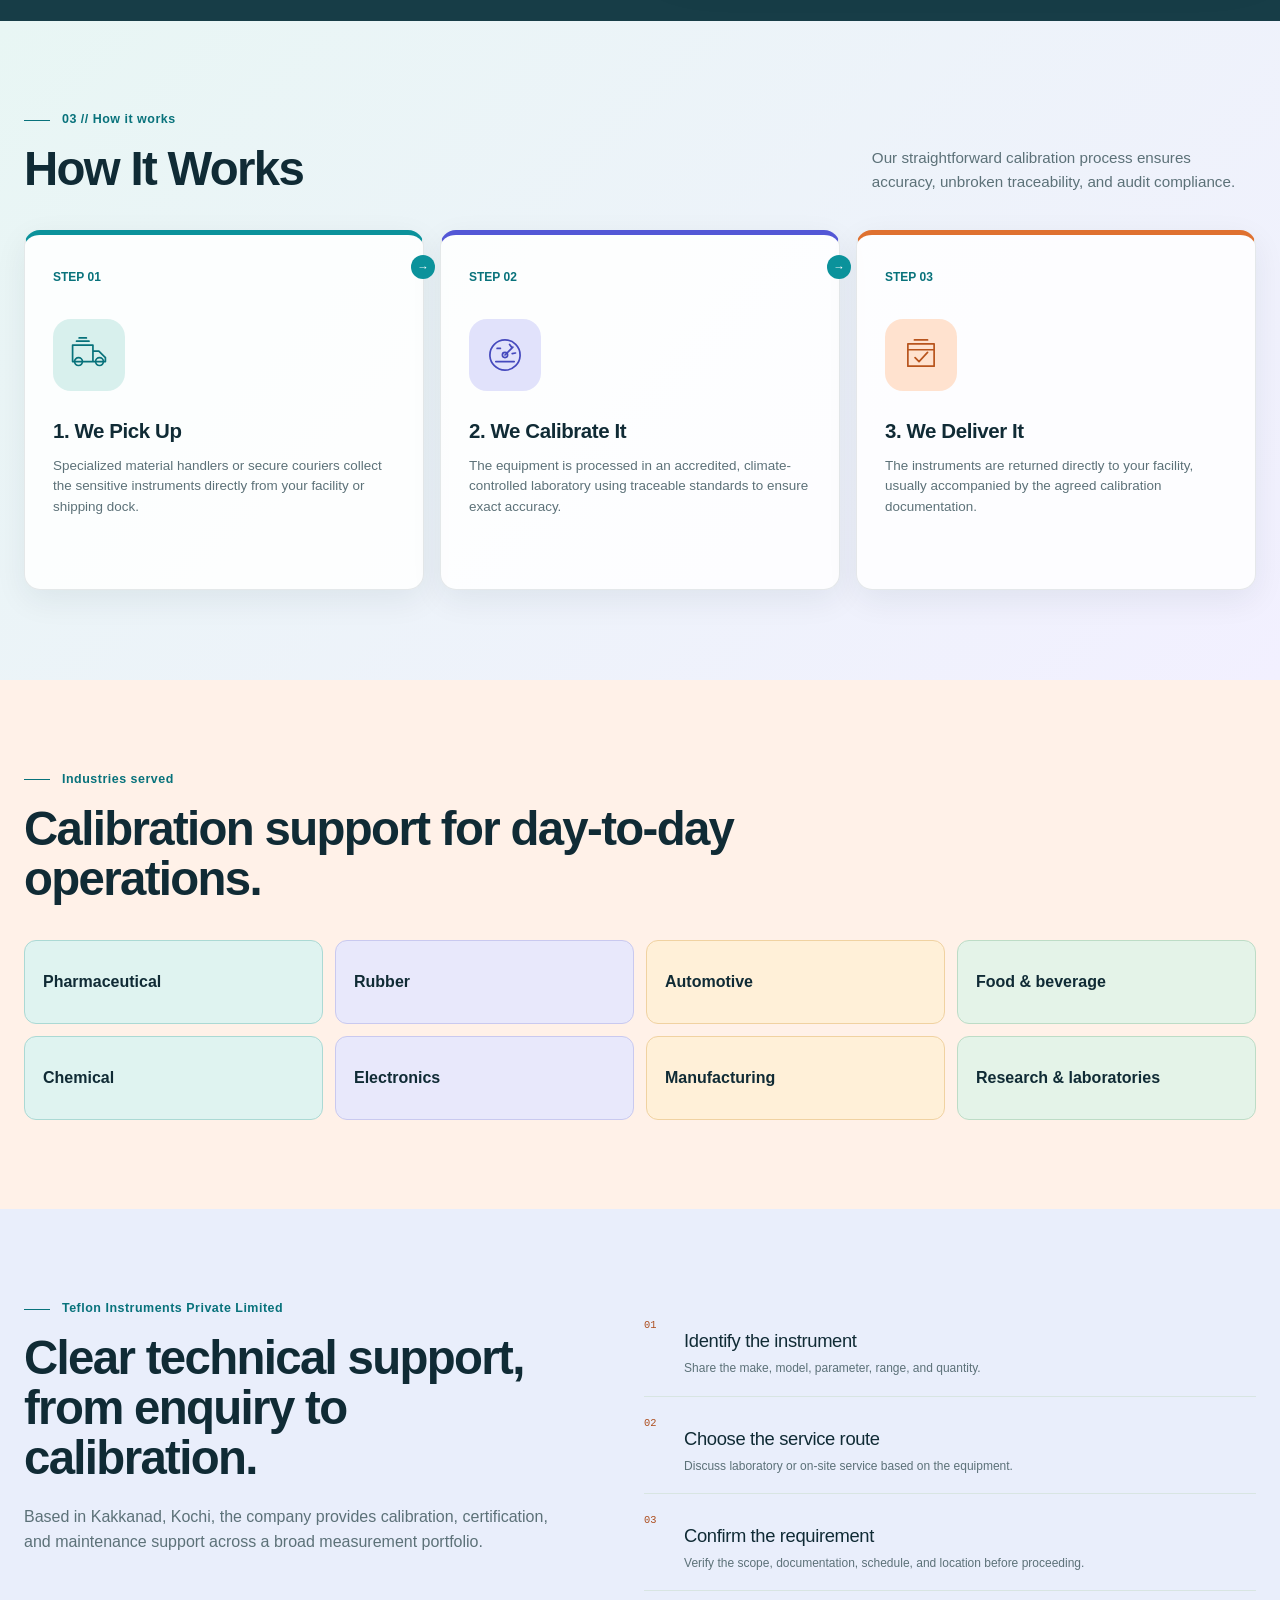
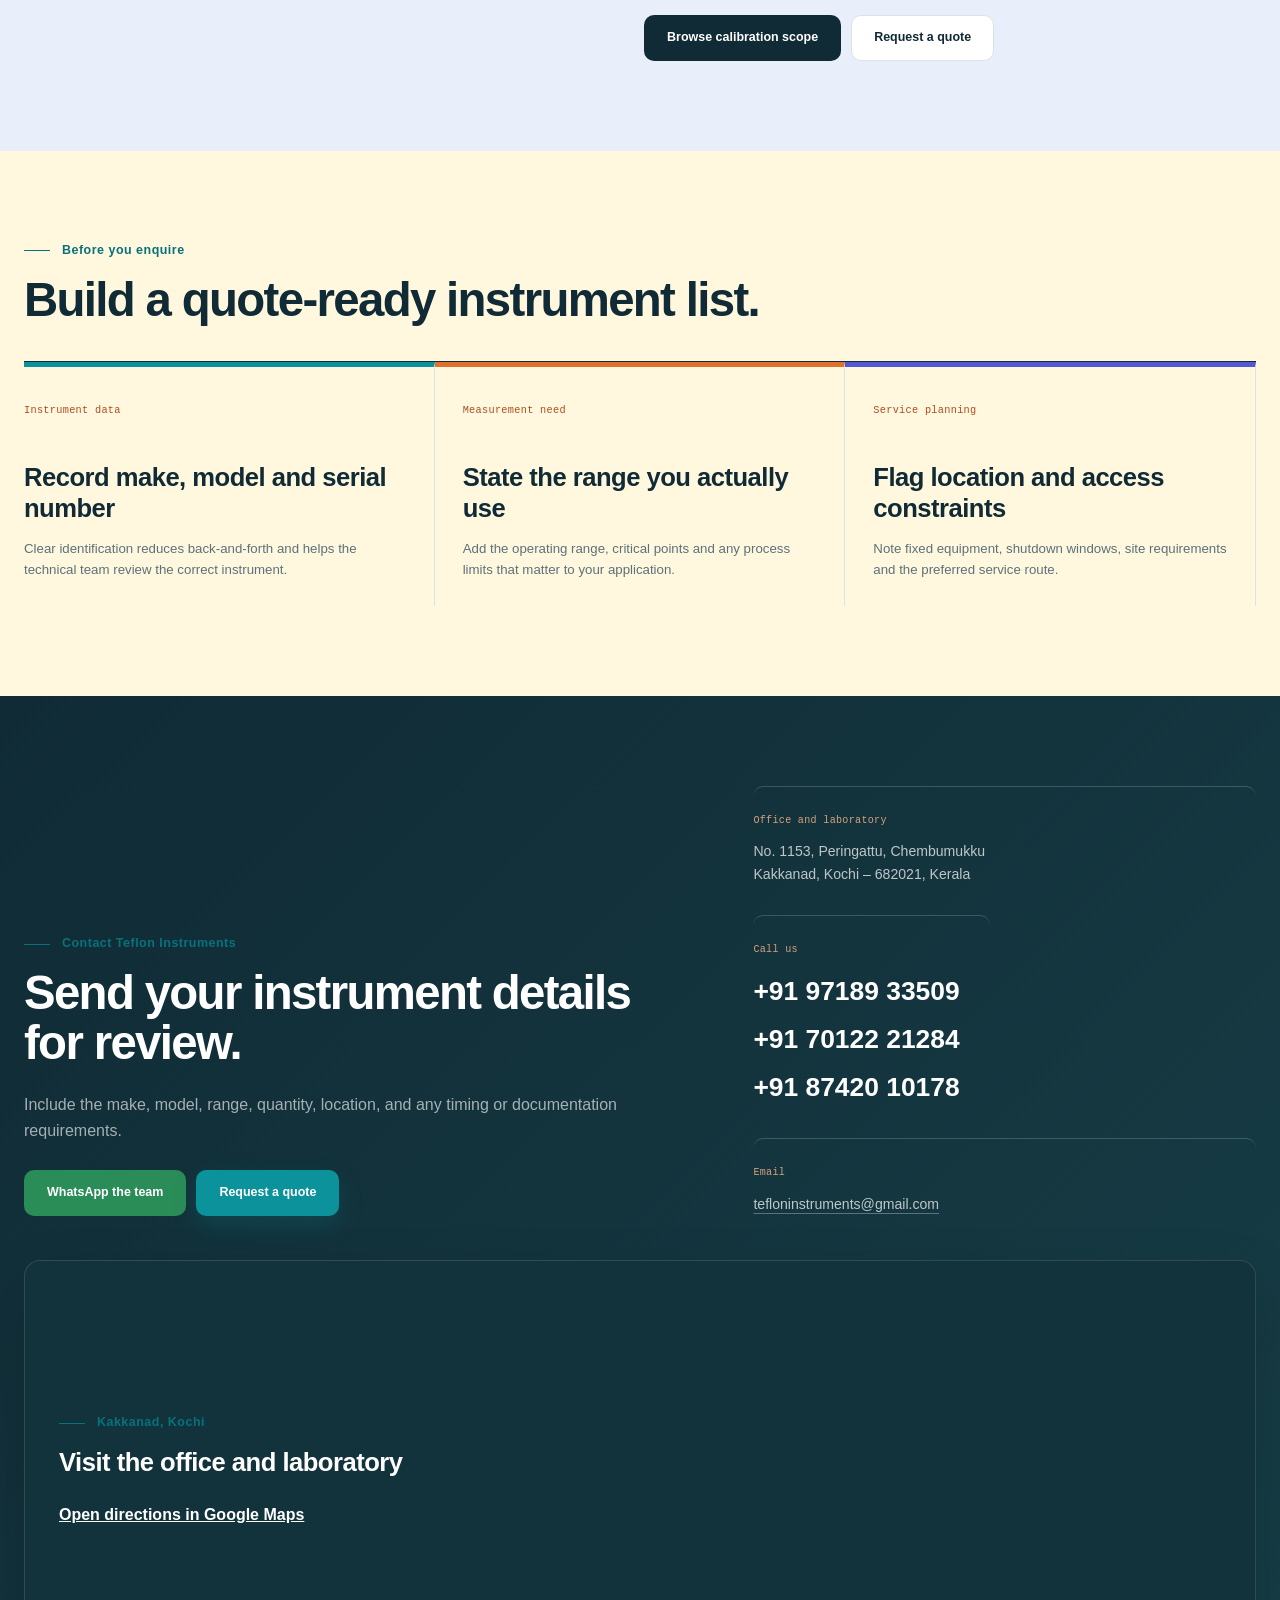
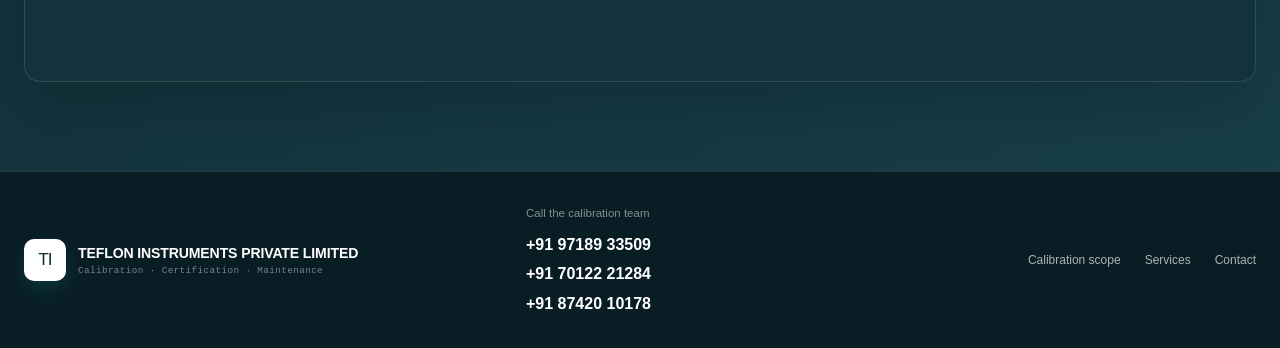
==== commit 7ac9f0e5: "Add files via upload" ====
--- a/callibration/index.html
+++ b/callibration/index.html
@@ -1,986 +1,165 @@
-<!DOCTYPE html>
+<!doctype html>
 <html lang="en">
 <head>
-  <meta charset="UTF-8">
-  <meta name="viewport" content="width=device-width, initial-scale=1.0, maximum-scale=5.0, viewport-fit=cover">
-  <title>TEFLON INSTRUMENTS PRIVATE LIMITED Calibration | Certification | Maintenance</title>
-  <meta name="description" content="TEFLON INSTRUMENTS PRIVATE LIMITED offers premium calibration, certification, and maintenance services. Traceable standards ensuring precision, quality, and operational excellence.">
-  
-  <!-- Google Fonts: Plus Jakarta Sans for a warm, humanist, modern aesthetic -->
-  <link rel="preconnect" href="https://fonts.googleapis.com">
-  <link rel="preconnect" href="https://fonts.gstatic.com" crossorigin>
-  <link href="https://fonts.googleapis.com/css2?family=Plus+Jakarta+Sans:ital,wght@0,300;0,400;0,500;0,600;0,700;0,800;1,400&display=swap" rel="stylesheet">
-  
-  <!-- Core Stylesheet -->
+  <meta charset="utf-8">
+  <meta name="viewport" content="width=device-width, initial-scale=1">
+  <title>Teflon Instruments Private Limited | Calibration Services in Kochi</title>
+  <meta name="description" content="Explore calibration capabilities across electrical, thermal, pressure, dimensional, mass, flow and other measurement disciplines. Request a technical quote from Teflon Instruments in Kochi.">
+  <meta name="theme-color" content="#15201d">
+  <link rel="icon" href="favicon.svg" type="image/svg+xml">
   <link rel="stylesheet" href="styles.css">
+  <script src="parameters-data.js" defer></script>
+  <script src="app.js" defer></script>
 </head>
-<body>
+<body class="home-page">
+  <a class="skip-link" href="#main-content">Skip to content</a>
 
-  <!-- HEADER -->
-  <header class="main-header" id="header">
-    <div class="top-bar">
-      <div class="top-bar-left">
-        <div class="top-bar-item">
-          <svg viewBox="0 0 24 24" width="14" height="14" stroke="currentColor" stroke-width="2" fill="none" style="margin-right: 4px; color: var(--teal-accent);">
-            <path d="M21 10c0 7-9 13-9 13s-9-6-9-13a9 9 0 0 1 18 0z"></path>
-            <circle cx="12" cy="10" r="3"></circle>
-          </svg>
-          <span>No. 1153, Peringattu, Chembumukku, Kakkanad, Kochi - 682021</span>
-        </div>
-      </div>
-      <div class="top-bar-right">
-        <div class="top-bar-item">
-          <span class="status-indicator"></span>
-          <span class="tech-label font-mono">LAB ACTIVE</span>
-        </div>
-        <div class="top-bar-item top-bar-phone-item">
-          <svg viewBox="0 0 24 24" width="12" height="12" fill="none" stroke="currentColor" stroke-width="2.5" style="color: var(--teal-accent); flex-shrink: 0;">
-            <path d="M22 16.92v3a2 2 0 0 1-2.18 2 19.79 19.79 0 0 1-8.63-3.07 19.5 19.5 0 0 1-6-6 19.79 19.79 0 0 1-3.07-8.67A2 2 0 0 1 4.11 2h3a2 2 0 0 1 2 1.72 12.84 12.84 0 0 0 .7 2.81 2 2 0 0 1-.45 2.11L8.09 9.91a16 16 0 0 0 6 6l1.27-1.27a2 2 0 0 1 2.11-.45 12.84 12.84 0 0 0 2.81.7A2 2 0 0 1 22 16.92z"></path>
-          </svg>
-          <div class="top-bar-phones">
-            <a href="tel:+919718933509" class="top-phone-link">+91 97189 33509</a>
-            <span class="phone-sep">|</span>
-            <a href="tel:+917012221284" class="top-phone-link">+91 7012221284</a>
-          </div>
-        </div>
-      </div>
-    </div>
-    
-    <nav class="nav-bar">
-      <div class="nav-brand">
-        <a href="#home" class="logo-link">
-          <span class="logo-main">TEFLON INSTRUMENTS PRIVATE LIMITED</span>
-          <span class="logo-sub">Calibration | Certification | Maintenance</span>
-        </a>
-      </div>
-      <ul class="nav-links">
-        <li><a href="#home" class="nav-link active">Home</a></li>
-        <li><a href="#about" class="nav-link">About Us</a></li>
-        <li class="nav-dropdown">
-          <a href="#parameters" class="nav-link dropdown-toggle" id="nav-calibrate-toggle">
-            What We Calibrate
-            <svg class="dropdown-chevron" viewBox="0 0 24 24" width="12" height="12" fill="none" stroke="currentColor" stroke-width="2.5"><polyline points="6 9 12 15 18 9"></polyline></svg>
-          </a>
-          <ul class="dropdown-menu" id="nav-calibrate-dropdown">
-            <li><a href="parameter-detail.html?disc=electrical" data-discipline="electrical" class="dropdown-item">Electrical</a></li>
-            <li><a href="parameter-detail.html?disc=thermal" data-discipline="thermal" class="dropdown-item">Thermal (Temperature &amp; Humidity)</a></li>
-            <li><a href="parameter-detail.html?disc=pressure" data-discipline="pressure" class="dropdown-item">Pressure</a></li>
-            <li><a href="parameter-detail.html?disc=force-torque" data-discipline="force-torque" class="dropdown-item">Force &amp; Torque</a></li>
-            <li><a href="parameter-detail.html?disc=dimensional" data-discipline="dimensional" class="dropdown-item">Dimensional</a></li>
-            <li><a href="parameter-detail.html?disc=mass" data-discipline="mass" class="dropdown-item">Mass</a></li>
-            <li><a href="parameter-detail.html?disc=flow" data-discipline="flow" class="dropdown-item">Flow</a></li>
-            <li><a href="parameter-detail.html?disc=speed-time" data-discipline="speed-time" class="dropdown-item">Speed &amp; Time</a></li>
-            <li><a href="parameter-detail.html?disc=sound-vibration" data-discipline="sound-vibration" class="dropdown-item">Sound &amp; Vibration</a></li>
-            <li><a href="parameter-detail.html?disc=light" data-discipline="light" class="dropdown-item">Light</a></li>
-            <li><a href="parameter-detail.html?disc=laboratory" data-discipline="laboratory" class="dropdown-item">Laboratory</a></li>
-            <li><a href="parameter-detail.html?disc=process-instruments" data-discipline="process-instruments" class="dropdown-item">Process Instruments</a></li>
-            <li><a href="parameter-detail.html?disc=mechanical-testing" data-discipline="mechanical-testing" class="dropdown-item">Mechanical Testing</a></li>
-          </ul>
-        </li>
-        <li><a href="#industries" class="nav-link">Industries</a></li>
-        <li><a href="#insights" class="nav-link">Resources</a></li>
-        <li><a href="#contact" class="nav-link">Contact</a></li>
-      </ul>
-      <div class="nav-actions">
-        <button class="btn btn-primary btn-rect open-quote-btn" id="nav-quote-btn">GET A QUOTE</button>
-      </div>
-      
-      <!-- MOBILE MENU TOGGLE -->
-      <button class="mobile-menu-toggle" id="mobile-menu-toggle" aria-label="Toggle Menu">
-        <span class="bar"></span>
-        <span class="bar"></span>
-        <span class="bar"></span>
-      </button>
-    </nav>
-  </header>
-
-  <!-- MOBILE NAVIGATION DRAWER -->
-  <div class="mobile-menu-drawer" id="mobile-menu-drawer">
-    <div class="mobile-drawer-header">
-      <div class="mobile-drawer-logo">
-        <span class="logo-main">TEFLON INSTRUMENTS</span>
-        <span class="logo-sub">Calibration | Certification | Maintenance</span>
-      </div>
-      <button class="mobile-drawer-close" id="mobile-drawer-close" aria-label="Close Menu">
-        <svg viewBox="0 0 24 24" width="22" height="22" stroke="currentColor" stroke-width="2.5" fill="none">
-          <line x1="18" y1="6" x2="6" y2="18"></line>
-          <line x1="6" y1="6" x2="18" y2="18"></line>
-        </svg>
-      </button>
-    </div>
-    <ul class="mobile-nav-links">
-      <li><a href="#home" class="mobile-nav-link">Home</a></li>
-      <li><a href="#about" class="mobile-nav-link">About Us</a></li>
-      <li class="mobile-nav-dropdown">
-        <div class="mobile-dropdown-header" id="mobile-dropdown-header">
-          <a href="#parameters" class="mobile-nav-link">What We Calibrate</a>
-          <button class="mobile-dropdown-toggle-btn" id="mobile-dropdown-toggle-btn" aria-label="Expand Submenu">
-            <svg class="mobile-chevron" viewBox="0 0 24 24" width="16" height="16" fill="none" stroke="currentColor" stroke-width="2.5"><polyline points="6 9 12 15 18 9"></polyline></svg>
-          </button>
-        </div>
-        <ul class="mobile-dropdown-sub" id="mobile-dropdown-sub">
-          <li><a href="parameter-detail.html?disc=electrical" data-discipline="electrical" class="mobile-sub-link">Electrical</a></li>
-          <li><a href="parameter-detail.html?disc=thermal" data-discipline="thermal" class="mobile-sub-link">Thermal (Temperature &amp; Humidity)</a></li>
-          <li><a href="parameter-detail.html?disc=pressure" data-discipline="pressure" class="mobile-sub-link">Pressure</a></li>
-          <li><a href="parameter-detail.html?disc=force-torque" data-discipline="force-torque" class="mobile-sub-link">Force &amp; Torque</a></li>
-          <li><a href="parameter-detail.html?disc=dimensional" data-discipline="dimensional" class="mobile-sub-link">Dimensional</a></li>
-          <li><a href="parameter-detail.html?disc=mass" data-discipline="mass" class="mobile-sub-link">Mass</a></li>
-          <li><a href="parameter-detail.html?disc=flow" data-discipline="flow" class="mobile-sub-link">Flow</a></li>
-          <li><a href="parameter-detail.html?disc=speed-time" data-discipline="speed-time" class="mobile-sub-link">Speed &amp; Time</a></li>
-          <li><a href="parameter-detail.html?disc=sound-vibration" data-discipline="sound-vibration" class="mobile-sub-link">Sound &amp; Vibration</a></li>
-          <li><a href="parameter-detail.html?disc=light" data-discipline="light" class="mobile-sub-link">Light</a></li>
-          <li><a href="parameter-detail.html?disc=laboratory" data-discipline="laboratory" class="mobile-sub-link">Laboratory</a></li>
-          <li><a href="parameter-detail.html?disc=process-instruments" data-discipline="process-instruments" class="mobile-sub-link">Process Instruments</a></li>
-          <li><a href="parameter-detail.html?disc=mechanical-testing" data-discipline="mechanical-testing" class="mobile-sub-link">Mechanical Testing</a></li>
-        </ul>
-      </li>
-      <li><a href="#industries" class="mobile-nav-link">Industries</a></li>
-      <li><a href="#insights" class="mobile-nav-link">Resources</a></li>
-      <li><a href="#contact" class="mobile-nav-link">Contact</a></li>
-    </ul>
-    <div class="mobile-drawer-footer">
-      <button class="btn btn-primary btn-rect open-quote-btn btn-block">REQUEST A QUOTE</button>
-      <div class="mobile-drawer-contact">
-        <div class="drawer-contact-title font-mono">DIRECT METROLOGY DESK</div>
-        <div class="drawer-contact-phones">
-          <a href="tel:+919718933509" class="drawer-phone-link">
-            <svg viewBox="0 0 24 24" width="15" height="15" fill="none" stroke="currentColor" stroke-width="2">
-              <path d="M22 16.92v3a2 2 0 0 1-2.18 2 19.79 19.79 0 0 1-8.63-3.07 19.5 19.5 0 0 1-6-6 19.79 19.79 0 0 1-3.07-8.67A2 2 0 0 1 4.11 2h3a2 2 0 0 1 2 1.72 12.84 12.84 0 0 0 .7 2.81 2 2 0 0 1-.45 2.11L8.09 9.91a16 16 0 0 0 6 6l1.27-1.27a2 2 0 0 1 2.11-.45 12.84 12.84 0 0 0 2.81.7A2 2 0 0 1 22 16.92z"></path>
-            </svg>
-            <span class="phone-num">+91 97189 33509</span>
-            <span class="drawer-phone-tag">PRIMARY</span>
-          </a>
-          <a href="tel:+917012221284" class="drawer-phone-link">
-            <svg viewBox="0 0 24 24" width="15" height="15" fill="none" stroke="currentColor" stroke-width="2">
-              <path d="M22 16.92v3a2 2 0 0 1-2.18 2 19.79 19.79 0 0 1-8.63-3.07 19.5 19.5 0 0 1-6-6 19.79 19.79 0 0 1-3.07-8.67A2 2 0 0 1 4.11 2h3a2 2 0 0 1 2 1.72 12.84 12.84 0 0 0 .7 2.81 2 2 0 0 1-.45 2.11L8.09 9.91a16 16 0 0 0 6 6l1.27-1.27a2 2 0 0 1 2.11-.45 12.84 12.84 0 0 0 2.81.7A2 2 0 0 1 22 16.92z"></path>
-            </svg>
-            <span class="phone-num">+91 7012221284</span>
-            <span class="drawer-phone-tag">DESK</span>
-          </a>
-        </div>
-        <a href="https://wa.me/919718933509" target="_blank" class="btn btn-secondary btn-whatsapp btn-rect btn-block" style="margin-top: 12px; font-size: 0.85rem; justify-content: center;">
-          <svg viewBox="0 0 24 24" width="16" height="16" fill="currentColor" style="margin-right: 4px;">
-            <path d="M.057 24l1.687-6.163c-1.041-1.804-1.588-3.849-1.587-5.946C.06 5.348 5.397.01 12.008.01c3.202.001 6.212 1.246 8.477 3.514 2.266 2.268 3.507 5.28 3.505 8.484-.004 6.657-5.34 11.997-11.953 11.997-2.005-.001-3.973-.502-5.724-1.455L0 24zm6.59-4.846c1.6.95 3.188 1.449 4.825 1.451 5.436 0 9.86-4.37 9.864-9.799.002-2.63-1.023-5.101-2.885-6.963C16.59 2.019 14.12 1 11.52 1c-5.44 0-9.866 4.372-9.87 9.802 0 1.714.459 3.39 1.331 4.872L1.933 20.39l4.714-1.236zm10.742-5.717c-.296-.147-1.747-.852-2.012-.95-.264-.097-.456-.147-.648.147-.192.294-.744.95-.912 1.146-.169.196-.338.22-.634.072-.296-.147-1.25-.457-2.38-1.457-.88-.778-1.474-1.74-1.646-2.035-.172-.294-.018-.454.13-.601.133-.133.297-.344.446-.516.148-.172.197-.294.296-.49.099-.196.05-.367-.025-.515-.074-.147-.648-1.543-.888-2.13-.233-.564-.47-.488-.648-.497-.168-.008-.36-.009-.551-.009-.192 0-.505.072-.769.36-.264.288-1.01 1.01-1.01 2.46 0 1.45.1.86.326.196.226-.294 1.32-2.01 1.438-2.147.118-.137.228-.2.457-.053.23.147 1.478.75 1.63 1.25.152.5.152.93.076 1.226-.076.297-.456.95-.648 1.146l-.389.39-.026.024z"/>
-          </svg>
-          Chat via WhatsApp
-        </a>
-      </div>
+  <div class="contact-priority-bar">
+    <div class="shell priority-inner">
+      <span class="priority-label">No. 1153, Peringattu, Chembumukku, Kakkanad, Kochi</span>
+      <div class="priority-numbers"><a href="tel:+919718933509">+91 97189 33509</a><a href="tel:+917012221284">+91 70122 21284</a><a href="tel:+918742010178">+91 87420 10178</a></div>
+      <a class="priority-whatsapp" href="https://wa.me/919718933509" target="_blank" rel="noopener">WhatsApp enquiry</a>
     </div>
   </div>
 
-  <!-- FLOATING SIDEBAR (Collapsible B2B Quick Enquiry Form) -->
-  <aside class="sidebar-floating" id="enquiry-sidebar">
-    <button class="sidebar-toggle" id="sidebar-toggle-btn" aria-label="Toggle Enquiry Form">
-      <span class="toggle-icon">
-        <svg viewBox="0 0 24 24" width="20" height="20" stroke="currentColor" stroke-width="2.5" fill="none">
-          <line x1="4" y1="12" x2="20" y2="12"></line>
-          <polyline points="12 4 4 12 12 20" id="toggle-arrow"></polyline>
-        </svg>
-      </span>
-      <span class="toggle-text">QUICK ENQUIRY</span>
-    </button>
-    <div class="sidebar-content">
-      <div class="sidebar-header">
-        <button class="sidebar-close-btn" id="sidebar-close-btn" aria-label="Close Enquiry Form">
-          <svg viewBox="0 0 24 24" width="18" height="18" stroke="currentColor" stroke-width="2.5" fill="none">
-            <line x1="18" y1="6" x2="6" y2="18"></line>
-            <line x1="6" y1="6" x2="18" y2="18"></line>
-          </svg>
-        </button>
-        <h3>Quick Enquiry</h3>
-        <p class="sidebar-subtitle">Direct calibration request pipeline</p>
-      </div>
-      
-      <!-- SUCCESS STATE VIEW -->
-      <div class="sidebar-success-view" id="sidebar-success-view" style="display: none;">
-        <div class="success-icon-wrapper">
-          <svg class="success-check-icon" viewBox="0 0 24 24" width="56" height="56" stroke="var(--teal-accent)" stroke-width="2.5" fill="none">
-            <polyline points="20 6 9 17 4 12"></polyline>
-          </svg>
+  <header class="site-header" id="site-header">
+    <div class="shell header-inner">
+      <a class="brand" href="#home" aria-label="Teflon Instruments home">
+        <span class="brand-mark" aria-hidden="true">TI</span>
+        <span class="brand-copy"><strong>TEFLON INSTRUMENTS PRIVATE LIMITED</strong><small>Calibration · Certification · Maintenance</small></span>
+      </a>
+      <button class="menu-toggle" id="menu-toggle" type="button" aria-expanded="false" aria-controls="main-nav"><span></span><span></span><span></span><b class="sr-only">Menu</b></button>
+      <nav class="main-nav" id="main-nav" aria-label="Primary navigation">
+        <a href="capabilities.html">Capabilities</a><a href="#service-options">Services</a><a href="#industries">Industries</a><a href="#about">Company</a><a href="#contact">Contact</a>
+      </nav>
+      <button class="button button-dark header-cta open-quote" type="button">Request a quote</button>
+    </div>
+  </header>
+
+  <main id="main-content">
+    <section class="hero" id="home">
+      <div class="shell hero-grid">
+        <div class="hero-copy">
+          <p class="eyebrow"><span>TEFLON INSTRUMENTS PRIVATE LIMITED</span></p>
+          <div class="service-tags" aria-label="Services"><span>Calibration</span><span>Certification</span><span>Maintenance</span></div>
+          <h1>Calibration support for the instruments your operations rely on.</h1>
+          <p class="hero-lede">Find the required measurement capability, review available ranges, and request laboratory or on-site calibration from our team in Kochi.</p>
+          <form class="hero-scope-search" action="capabilities.html" method="get"><label for="hero-search">Find a calibration capability</label><div><input id="hero-search" name="q" type="search" placeholder="Search an instrument or parameter"><button type="submit">Search scope</button></div></form>
+          <div class="hero-actions"><a class="button button-copper" href="capabilities.html">View calibration scope</a><a class="button button-whatsapp" href="https://wa.me/919718933509" target="_blank" rel="noopener">Get a WhatsApp quote</a><a class="button button-ghost" href="tel:+919718933509">Call the team</a></div>
+          <dl class="hero-stats"><div><dt>Searchable scope</dt><dd>Find instruments and measurement ranges</dd></div><div><dt>Lab + on-site</dt><dd>Choose a practical service route</dd></div><div><dt>Kochi</dt><dd>Office and laboratory</dd></div></dl>
         </div>
-        <h3 class="success-title">Enquiry Compiled!</h3>
-        <p class="success-desc">We are redirecting you to WhatsApp to send your specifications directly to our calibration desk.</p>
-        
-        <div class="success-progress-container">
-          <div class="success-progress-bar" id="success-progress-bar"></div>
-        </div>
-
-        <a href="#" id="whatsapp-manual-btn" target="_blank" class="btn btn-primary btn-block btn-rect btn-whatsapp" style="margin-top: 24px;">
-          <svg viewBox="0 0 24 24" width="18" height="18" fill="currentColor">
-            <path d="M.057 24l1.687-6.163c-1.041-1.804-1.588-3.849-1.587-5.946C.06 5.348 5.397.01 12.008.01c3.202.001 6.212 1.246 8.477 3.514 2.266 2.268 3.507 5.28 3.505 8.484-.004 6.657-5.34 11.997-11.953 11.997-2.005-.001-3.973-.502-5.724-1.455L0 24zm6.59-4.846c1.6.95 3.188 1.449 4.825 1.451 5.436 0 9.86-4.37 9.864-9.799.002-2.63-1.023-5.101-2.885-6.963C16.59 2.019 14.12 1 11.52 1c-5.44 0-9.866 4.372-9.87 9.802 0 1.714.459 3.39 1.331 4.872L1.933 20.39l4.714-1.236zm10.742-5.717c-.296-.147-1.747-.852-2.012-.95-.264-.097-.456-.147-.648.147-.192.294-.744.95-.912 1.146-.169.196-.338.22-.634.072-.296-.147-1.25-.457-2.38-1.457-.88-.778-1.474-1.74-1.646-2.035-.172-.294-.018-.454.13-.601.133-.133.297-.344.446-.516.148-.172.197-.294.296-.49.099-.196.05-.367-.025-.515-.074-.147-.648-1.543-.888-2.13-.233-.564-.47-.488-.648-.497-.168-.008-.36-.009-.551-.009-.192 0-.505.072-.769.36-.264.288-1.01 1.01-1.01 2.46 0 1.45.1.86.326.196.226-.294 1.32-2.01 1.438-2.147.118-.137.228-.2.457-.053.23.147 1.478.75 1.63 1.25.152.5.152.93.076 1.226-.076.297-.456.95-.648 1.146l-.389.39-.026.024z"/>
-          </svg>
-          SEND VIA WHATSAPP (MANUAL)
-        </a>
-        <button id="success-reset-btn" class="btn btn-secondary btn-block btn-rect" style="margin-top: 12px;">
-          Submit Another Enquiry
-        </button>
-      </div>
-      
-      <form class="sidebar-form" id="quick-enquiry-form">
-        <div class="form-group">
-          <label for="eq-name">Full Name</label>
-          <input type="text" id="eq-name" name="name" required placeholder="e.g. Dr. Rajesh Kumar">
-        </div>
-        <div class="form-group">
-          <label for="eq-company">Company / Institution</label>
-          <input type="text" id="eq-company" name="company" required placeholder="e.g. Acme Pharmaceuticals">
-        </div>
-        <div class="form-group">
-          <label for="eq-email">Corporate Email</label>
-          <input type="email" id="eq-email" name="email" required placeholder="name@company.com">
-        </div>
-        <div class="form-group">
-          <label for="eq-phone">Contact Number</label>
-          <input type="tel" id="eq-phone" name="phone" required placeholder="+91 XXXXX XXXXX">
-        </div>
-        <div class="form-group">
-          <label for="eq-service">Required Service</label>
-          <select id="eq-service" name="service">
-            <option value="electrical">Electrical Calibration</option>
-            <option value="temperature">Temperature Calibration</option>
-            <option value="pressure">Pressure Calibration</option>
-            <option value="dimensional">Dimensional Metrology</option>
-            <option value="torque">Torque & Mass Calibration</option>
-            <option value="onsite">On-Site Calibration</option>
-            <option value="custom">Other / Custom Standards</option>
-          </select>
-        </div>
-        <div class="form-group">
-          <label>Instrument List (Drag & Drop)</label>
-          <div class="drag-drop-area" id="file-drop-zone">
-            <svg class="upload-icon" viewBox="0 0 24 24" width="24" height="24" stroke="currentColor" stroke-width="2" fill="none">
-              <path d="M21 15v4a2 2 0 0 1-2 2H5a2 2 0 0 1-2-2v-4"></path>
-              <polyline points="17 8 12 3 7 8"></polyline>
-              <line x1="12" y1="3" x2="12" y2="15"></line>
-            </svg>
-            <p class="drop-text">Drag CSV / Excel list, or click to upload</p>
-            <input type="file" id="file-input" name="instrumentList" accept=".xlsx,.xls,.csv,.pdf,.docx" style="display: none;">
-            <div id="file-selected-name" class="file-name-preview"></div>
+        <div class="instrument-carousel" id="instrument-carousel" role="region" aria-roledescription="carousel" aria-label="Calibration instruments">
+          <div class="instrument-slides" aria-live="off">
+            <figure class="instrument-slide is-active" aria-hidden="false"><img src="assets/images/fluke_calibrator.png" alt="Reference electrical calibrator on a laboratory bench" width="1024" height="1024" fetchpriority="high"><figcaption><span>Electrical calibration</span><strong>Reference calibrators, meters and electrical test instruments</strong></figcaption></figure>
+            <figure class="instrument-slide" aria-hidden="true"><img src="assets/images/dry_block.png" alt="Digital dry block used for temperature calibration" width="1024" height="1024"><figcaption><span>Temperature calibration</span><strong>Dry blocks, sensors, indicators and temperature equipment</strong></figcaption></figure>
+            <figure class="instrument-slide" aria-hidden="true"><img src="assets/images/deadweight_tester.png" alt="Deadweight pressure tester with reference gauge" width="1024" height="1024"><figcaption><span>Pressure calibration</span><strong>Pressure gauges, transmitters and vacuum instruments</strong></figcaption></figure>
+            <figure class="instrument-slide" aria-hidden="true"><img src="assets/images/vernier_micrometer.png" alt="Vernier caliper and micrometer for dimensional measurement" width="1024" height="1024"><figcaption><span>Dimensional metrology</span><strong>Calipers, micrometers, gauges and dimensional tools</strong></figcaption></figure>
+            <figure class="instrument-slide" aria-hidden="true"><img src="assets/images/torque_wrench.png" alt="Torque wrench prepared for calibration" width="1024" height="1024"><figcaption><span>Force and torque</span><strong>Torque tools, load cells and force measurement equipment</strong></figcaption></figure>
+            <figure class="instrument-slide" aria-hidden="true"><img src="assets/images/flow_meter.png" alt="Flow measurement reference equipment in a laboratory" width="1024" height="1024"><figcaption><span>Flow and process</span><strong>Flow meters, process transmitters and loop instruments</strong></figcaption></figure>
           </div>
-        </div>
-        <div class="form-group">
-          <label for="eq-message">Special Technical Requirements</label>
-          <textarea id="eq-message" name="message" rows="3" placeholder="Specify calibrations ranges, required tolerances, or standard compliance certificates needed..."></textarea>
-        </div>
-        <button type="submit" class="btn btn-primary btn-block btn-rect">SUBMIT TECHNICAL SPECIFICATION</button>
-        <p class="privacy-note">We respect your privacy. All uploaded documents are stored in encrypted vaults and are subject to strict NDA regulations.</p>
-      </form>
-      <div class="sidebar-direct-cta">
-        <a href="https://wa.me/919718933509" target="_blank" class="btn btn-secondary btn-whatsapp btn-rect">
-          <svg viewBox="0 0 24 24" width="18" height="18" fill="currentColor">
-            <path d="M.057 24l1.687-6.163c-1.041-1.804-1.588-3.849-1.587-5.946C.06 5.348 5.397.01 12.008.01c3.202.001 6.212 1.246 8.477 3.514 2.266 2.268 3.507 5.28 3.505 8.484-.004 6.657-5.34 11.997-11.953 11.997-2.005-.001-3.973-.502-5.724-1.455L0 24zm6.59-4.846c1.6.95 3.188 1.449 4.825 1.451 5.436 0 9.86-4.37 9.864-9.799.002-2.63-1.023-5.101-2.885-6.963C16.59 2.019 14.12 1 11.52 1c-5.44 0-9.866 4.372-9.87 9.802 0 1.714.459 3.39 1.331 4.872L1.933 20.39l4.714-1.236zm10.742-5.717c-.296-.147-1.747-.852-2.012-.95-.264-.097-.456-.147-.648.147-.192.294-.744.95-.912 1.146-.169.196-.338.22-.634.072-.296-.147-1.25-.457-2.38-1.457-.88-.778-1.474-1.74-1.646-2.035-.172-.294-.018-.454.13-.601.133-.133.297-.344.446-.516.148-.172.197-.294.296-.49.099-.196.05-.367-.025-.515-.074-.147-.648-1.543-.888-2.13-.233-.564-.47-.488-.648-.497-.168-.008-.36-.009-.551-.009-.192 0-.505.072-.769.36-.264.288-1.01 1.01-1.01 2.46 0 1.45.1.86.326.196.226-.294 1.32-2.01 1.438-2.147.118-.137.228-.2.457-.053.23.147 1.478.75 1.63 1.25.152.5.152.93.076 1.226-.076.297-.456.95-.648 1.146l-.389.39-.026.024z"/>
-          </svg>
-          Chat via WhatsApp
-        </a>
-        <a href="tel:+919718933509" class="btn btn-secondary btn-rect">
-          <svg viewBox="0 0 24 24" width="18" height="18" fill="none" stroke="currentColor" stroke-width="2">
-            <path d="M22 16.92v3a2 2 0 0 1-2.18 2 19.79 19.79 0 0 1-8.63-3.07 19.5 19.5 0 0 1-6-6 19.79 19.79 0 0 1-3.07-8.67A2 2 0 0 1 4.11 2h3a2 2 0 0 1 2 1.72 12.84 12.84 0 0 0 .7 2.81 2 2 0 0 1-.45 2.11L8.09 9.91a16 16 0 0 0 6 6l1.27-1.27a2 2 0 0 1 2.11-.45 12.84 12.84 0 0 0 2.81.7A2 2 0 0 1 22 16.92z"></path>
-          </svg>
-          Direct Call Line
-        </a>
-      </div>
-    </div>
-  </aside>
-
-  <!-- MAIN WRAPPER -->
-  <main class="main-content" id="home">
-    
-    <!-- HERO SECTION -->
-    <section class="hero-section">
-      <div class="hero-layout">
-        
-        <!-- Left Side: Copy and Stats -->
-        <div class="hero-left">
-          <div class="hero-metadata">
-            <span class="meta-tag">PRECISION CALIBRATION</span>
-            <span class="meta-separator">|</span>
-            <span class="meta-tag">NIST TRACEABLE</span>
-            <span class="meta-separator">|</span>
-            <span class="meta-tag">QUALITY GUARANTEED</span>
-          </div>
-          <h1 class="hero-title">
-            Calibration You Can Trust.<br>
-            <span class="text-highlight">Accuracy You Can Rely On.</span>
-          </h1>
-          <p class="hero-description">
-            Professional calibration services for a wide range of high-precision instruments. We follow traceable standards to national and international metrology bodies ensuring ultimate technical precision, safety compliance, and operational excellence for your B2B manufacturing workflows.
-          </p>
-          <div class="hero-ctas">
-            <button class="btn btn-primary btn-large btn-rect open-quote-btn">REQUEST A TECHNICAL QUOTE</button>
-            <a href="#parameters" class="btn btn-outline btn-large btn-rect" id="hero-explore-btn">EXPLORE SERVICES</a>
-          </div>
-          
-          <!-- Key Points -->
-          <div class="hero-features">
-            <div class="feature-item">
-              <div class="feature-icon">
-                <svg viewBox="0 0 24 24" width="24" height="24" stroke="currentColor" stroke-width="2" fill="none">
-                  <path d="M22 11.08V12a10 10 0 1 1-5.93-9.14"></path>
-                  <polyline points="22 4 12 14.01 9 11.01"></polyline>
-                </svg>
-              </div>
-              <div class="feature-content">
-                <h4 class="feature-title">Traceable Standards</h4>
-                <p class="feature-desc">All calibrations traceable to national and international laboratories (NPL, NIST).</p>
-              </div>
-            </div>
-            <div class="feature-item">
-              <div class="feature-icon">
-                <svg viewBox="0 0 24 24" width="24" height="24" stroke="currentColor" stroke-width="2" fill="none">
-                  <path d="M17 21v-2a4 4 0 0 0-4-4H5a4 4 0 0 0-4 4v2"></path>
-                  <circle cx="9" cy="7" r="4"></circle>
-                  <path d="M23 21v-2a4 4 0 0 0-3-3.87"></path>
-                  <path d="M16 3.13a4 4 0 0 1 0 7.75"></path>
-                </svg>
-              </div>
-              <div class="feature-content">
-                <h4 class="feature-title">Experienced Engineers</h4>
-                <p class="feature-desc">Domain-expert metrology specialists trained in precision tolerances and compliance.</p>
-              </div>
-            </div>
-            <div class="feature-item">
-              <div class="feature-icon">
-                <svg viewBox="0 0 24 24" width="24" height="24" stroke="currentColor" stroke-width="2" fill="none">
-                  <circle cx="12" cy="12" r="10"></circle>
-                  <polyline points="12 6 12 12 16 14"></polyline>
-                </svg>
-              </div>
-              <div class="feature-content">
-                <h4 class="feature-title">Fast Turnaround</h4>
-                <p class="feature-desc">Dedicated logistics and structured workflows ensure average 24-48 hour response times.</p>
-              </div>
-            </div>
-            <div class="feature-item">
-              <div class="feature-icon">
-                <svg viewBox="0 0 24 24" width="24" height="24" stroke="currentColor" stroke-width="2" fill="none">
-                  <path d="M20 21v-2a4 4 0 0 0-4-4H8a4 4 0 0 0-4 4v2"></path>
-                  <circle cx="12" cy="7" r="4"></circle>
-                </svg>
-              </div>
-              <div class="feature-content">
-                <h4 class="feature-title">On-site Calibration</h4>
-                <p class="feature-desc">Mobile metrology workstations equipped to calibrate instruments directly at your facility.</p>
-              </div>
-            </div>
-          </div>
-        </div>
-        
-        <!-- Right Side: Clean studio-photo carousel -->
-        <div class="hero-right">
-          <div class="carousel-container">
-            <div class="carousel-track-container">
-              <ul class="carousel-track">
-                <li class="carousel-slide current-slide">
-                  <img src="assets/images/fluke_calibrator.png" alt="Fluke Reference Calibrator on bench" class="carousel-img">
-                  <div class="carousel-caption">
-                    <span class="caption-class">MODEL: TEFLON-FLK5522A</span>
-                    <span class="caption-separator">|</span>
-                    <span class="caption-title">High-Precision Electrical Multimeter Calibrator</span>
-                  </div>
-                </li>
-                <li class="carousel-slide">
-                  <img src="assets/images/dry_block.png" alt="Digital Dry Block Temperature Calibrator" class="carousel-img">
-                  <div class="carousel-caption">
-                    <span class="caption-class">MODEL: TEFLON-DB1200</span>
-                    <span class="caption-separator">|</span>
-                    <span class="caption-title">Digital Dry-Block Temperature Calibrator Well</span>
-                  </div>
-                </li>
-                <li class="carousel-slide">
-                  <img src="assets/images/deadweight_tester.png" alt="Deadweight Pressure Calibrator Tester" class="carousel-img">
-                  <div class="carousel-caption">
-                    <span class="caption-class">MODEL: TEFLON-DWT300</span>
-                    <span class="caption-title">Physical Hydraulic Deadweight Pressure Tester</span>
-                  </div>
-                </li>
-                <li class="carousel-slide">
-                  <img src="assets/images/energy_meter.png" alt="Energy Meter Master" class="carousel-img">
-                  <div class="carousel-caption">
-                    <span class="caption-class">MODEL: TEFLON-EMM400</span>
-                    <span class="caption-title">Energy Meter Master Calibration Standard</span>
-                  </div>
-                </li>
-                <li class="carousel-slide">
-                  <img src="assets/images/flow_meter.png" alt="Flow Meter Master" class="carousel-img">
-                  <div class="carousel-caption">
-                    <span class="caption-class">MODEL: TEFLON-FMM500</span>
-                    <span class="caption-title">Flow Meter Master Calibration System</span>
-                  </div>
-                </li>
-                <li class="carousel-slide">
-                  <img src="assets/images/proving_ring.png" alt="Proving Ring" class="carousel-img">
-                  <div class="carousel-caption">
-                    <span class="caption-class">MODEL: TEFLON-PR600</span>
-                    <span class="caption-title">Industrial Proving Ring Calibration Standard</span>
-                  </div>
-                </li>
-                <li class="carousel-slide">
-                  <img src="assets/images/load_cell.png" alt="Load Cell Master" class="carousel-img">
-                  <div class="carousel-caption">
-                    <span class="caption-class">MODEL: TEFLON-LCM700</span>
-                    <span class="caption-title">Load Cell Master Calibration Standard</span>
-                  </div>
-                </li>
-              </ul>
-            </div>
-            
-            <div class="carousel-nav">
-              <button class="carousel-nav-btn prev-btn" aria-label="Previous image">
-                <svg viewBox="0 0 24 24" width="24" height="24" stroke="currentColor" stroke-width="2" fill="none">
-                  <polyline points="15 18 9 12 15 6"></polyline>
-                </svg>
-              </button>
-              <div class="carousel-indicators">
-                <button class="indicator-dot active-dot" data-slide-index="0" aria-label="Slide 1"></button>
-                <button class="indicator-dot" data-slide-index="1" aria-label="Slide 2"></button>
-                <button class="indicator-dot" data-slide-index="2" aria-label="Slide 3"></button>
-                <button class="indicator-dot" data-slide-index="3" aria-label="Slide 4"></button>
-                <button class="indicator-dot" data-slide-index="4" aria-label="Slide 5"></button>
-                <button class="indicator-dot" data-slide-index="5" aria-label="Slide 6"></button>
-                <button class="indicator-dot" data-slide-index="6" aria-label="Slide 7"></button>
-              </div>
-              <button class="carousel-nav-btn next-btn" aria-label="Next image">
-                <svg viewBox="0 0 24 24" width="24" height="24" stroke="currentColor" stroke-width="2" fill="none">
-                  <polyline points="9 18 15 12 9 6"></polyline>
-                </svg>
-              </button>
-            </div>
-            
-            <div class="carousel-grid-overlay">
-              <div class="grid-line vertical"></div>
-              <div class="grid-line vertical"></div>
-              <div class="grid-line horizontal"></div>
-              <div class="grid-line horizontal"></div>
-            </div>
-          </div>
-        </div>
-
-      </div>
-    </section>
-
-    <!-- WHAT WE CALIBRATE / PARAMETER EXPLORER SECTION -->
-    <section class="section section-parameters" id="parameters">
-      <div class="section-header">
-        <span class="section-tag font-mono">01 // WHAT WE CALIBRATE</span>
-        <h2 class="section-title">What We Calibrate</h2>
-        <p class="section-subtitle">Select a calibration discipline below to browse our supported instruments, test ranges, and reference equipment.</p>
-      </div>
-
-      <!-- Interactive Parameter Explorer (Rendered via app.js) -->
-      <div id="nabl-parameter-explorer">
-
-        <!-- Live Search Bar -->
-        <div class="explorer-search-wrapper">
-          <div class="explorer-search-input-group">
-            <svg class="search-icon" viewBox="0 0 24 24" width="18" height="18" stroke="currentColor" stroke-width="2" fill="none">
-              <circle cx="11" cy="11" r="8"></circle>
-              <line x1="21" y1="21" x2="16.65" y2="16.65"></line>
-            </svg>
-            <input type="text" id="explorer-search-input" placeholder="Search instruments, test ranges, or standards (e.g. Multimeter, Pressure Gauge, 1000V, Fluke)..." autocomplete="off">
-            <button id="explorer-search-clear" aria-label="Clear Search" style="display: none;">&times;</button>
-          </div>
-          <div id="explorer-search-counter" class="search-counter-badge" style="display: none;"></div>
-        </div>
-
-        <!-- Level 1 Breadcrumbs & Discipline Selector -->
-        <div class="explorer-breadcrumb-bar" id="explorer-breadcrumbs">
-          <span class="breadcrumb-item active" id="bc-root">All Calibration Disciplines</span>
-        </div>
-        
-        <div class="discipline-selector-grid" id="discipline-selector">
-          <!-- Populated dynamically from parameters-data.js -->
-        </div>
-
-        <!-- Level 2 Parameter Grid -->
-        <div class="parameter-grid-container" id="parameter-grid">
-          <!-- Populated dynamically from parameters-data.js -->
-        </div>
-      </div>
-    </section>
-
-    <!-- IN-PAGE PARAMETER QUICK-VIEW MODAL -->
-    <div class="param-modal-overlay" id="param-quick-modal" aria-hidden="true" style="display: none;">
-      <div class="param-modal-container">
-        <button class="param-modal-close" id="param-modal-close" aria-label="Close Modal">
-          <svg viewBox="0 0 24 24" width="20" height="20" stroke="currentColor" stroke-width="2.5" fill="none">
-            <line x1="18" y1="6" x2="6" y2="18"></line>
-            <line x1="6" y1="6" x2="18" y2="18"></line>
-          </svg>
-        </button>
-        <div class="param-modal-content" id="param-modal-body">
-          <!-- Rendered dynamically on clicking Quick View -->
-        </div>
-      </div>
-    </div>
-
-    <!-- INDUSTRIES WE SERVE SECTION -->
-    <section class="section-industries" id="industries">
-      <div class="ribbon-header">
-        <h3 class="ribbon-title">Industries We Serve</h3>
-        <p class="ribbon-desc">Custom calibration pipelines conforming to sector-specific quality regulations.</p>
-      </div>
-      <div class="industries-slider-container">
-        <div class="industries-ribbon">
-          <!-- Slide items -->
-          <div class="industry-item">
-            <svg viewBox="0 0 24 24" width="20" height="20" stroke="currentColor" stroke-width="2" fill="none">
-              <path d="M12 2L2 7l10 5 10-5-10-5zM2 17l10 5 10-5M2 12l10 5 10-5"></path>
-            </svg>
-            <span>Pharmaceutical</span>
-          </div>
-          <div class="industry-item">
-            <svg viewBox="0 0 24 24" width="20" height="20" stroke="currentColor" stroke-width="2" fill="none">
-              <circle cx="12" cy="12" r="10"></circle>
-              <line x1="8" y1="12" x2="16" y2="12"></line>
-            </svg>
-            <span>Rubber</span>
-          </div>
-          <div class="industry-item">
-            <svg viewBox="0 0 24 24" width="20" height="20" stroke="currentColor" stroke-width="2" fill="none">
-              <rect x="1" y="3" width="15" height="13"></rect>
-              <polygon points="16 8 20 8 23 11 23 16 16 16 16 8"></polygon>
-              <circle cx="5.5" cy="18.5" r="2.5"></circle>
-              <circle cx="18.5" cy="18.5" r="2.5"></circle>
-            </svg>
-            <span>Automotive</span>
-          </div>
-          <div class="industry-item">
-            <svg viewBox="0 0 24 24" width="20" height="20" stroke="currentColor" stroke-width="2" fill="none">
-              <path d="M12 2v20M17 5H9.5a3.5 3.5 0 0 0 0 7h5a3.5 3.5 0 0 1 0 7H6"></path>
-            </svg>
-            <span>Food & Beverage</span>
-          </div>
-          <div class="industry-item">
-            <svg viewBox="0 0 24 24" width="20" height="20" stroke="currentColor" stroke-width="2" fill="none">
-              <path d="M10 2h4M21 22H3M10 2v4a2 2 0 0 1-2 2H5v14h14V8h-3a2 2 0 0 1-2-2V2z"></path>
-            </svg>
-            <span>Chemical</span>
-          </div>
-          <div class="industry-item">
-            <svg viewBox="0 0 24 24" width="20" height="20" stroke="currentColor" stroke-width="2" fill="none">
-              <rect x="2" y="2" width="20" height="20" rx="2" ry="2"></rect>
-              <line x1="6" y1="6" x2="6" y2="6"></line>
-              <line x1="10" y1="6" x2="14" y2="6"></line>
-              <line x1="6" y1="10" x2="18" y2="10"></line>
-              <line x1="6" y1="14" x2="18" y2="14"></line>
-              <line x1="6" y1="18" x2="18" y2="18"></line>
-            </svg>
-            <span>Electronics</span>
-          </div>
-          <div class="industry-item">
-            <svg viewBox="0 0 24 24" width="20" height="20" stroke="currentColor" stroke-width="2" fill="none">
-              <path d="M22 19a2 2 0 0 1-2 2H4a2 2 0 0 1-2-2V5a2 2 0 0 1 2-2h5l2 3h9a2 2 0 0 1 2 2z"></path>
-            </svg>
-            <span>Manufacturing</span>
-          </div>
-          <div class="industry-item">
-            <svg viewBox="0 0 24 24" width="20" height="20" stroke="currentColor" stroke-width="2" fill="none">
-              <circle cx="12" cy="12" r="10"></circle>
-              <line x1="12" y1="8" x2="12" y2="16"></line>
-              <line x1="8" y1="12" x2="16" y2="12"></line>
-            </svg>
-            <span>Research & Labs</span>
-          </div>
-          <div class="industry-item">
-            <svg viewBox="0 0 24 24" width="20" height="20" stroke="currentColor" stroke-width="2" fill="none">
-              <polyline points="9 18 15 12 9 6"></polyline>
-            </svg>
-            <span>and More</span>
+          <div class="carousel-toolbar">
+            <button class="carousel-arrow carousel-prev" type="button" aria-label="Previous instrument">←</button>
+            <div class="carousel-dots" aria-label="Choose instrument slide"></div>
+            <button class="carousel-toggle" type="button" aria-pressed="false" aria-label="Pause instrument slideshow">Pause</button>
+            <button class="carousel-arrow carousel-next" type="button" aria-label="Next instrument">→</button>
           </div>
         </div>
       </div>
     </section>
 
-    <!-- WHY CHOOSE US SECTION (TEXT ONLY FEATURE GRID) -->
-    <section class="section section-facility" id="about">
-      <div class="section-header">
-        <span class="section-tag font-mono">02 // WHY CHOOSE US</span>
-        <h2 class="section-title">Why Choose Teflon Instruments?</h2>
-        <p class="section-subtitle">Delivering precision calibration, national standards traceability, and rapid turnaround for local industry.</p>
+    <section class="proof-band" aria-label="Service overview">
+      <div class="shell proof-grid">
+        <div><span class="proof-index">01</span><p><strong>Search by instrument</strong><br>Find a capability by name, range or technical keyword.</p></div>
+        <div><span class="proof-index">02</span><p><strong>Review scope details</strong><br>See the information listed for each parameter before enquiring.</p></div>
+        <div><span class="proof-index">03</span><p><strong>Send one clear brief</strong><br>Share multiple requirements through the comparison or quote tools.</p></div>
       </div>
+    </section>
 
-      <div class="company-mission-card">
-        <div class="mission-quote-mark">“</div>
-        <p class="mission-quote-text">Metrology is the Science of measurement, Precision and Accuracy is Our Business</p>
-        <span class="mission-quote-brand font-mono">— TEFLON INSTRUMENTS PRIVATE LIMITED</span>
-      </div>
-
-      <div class="why-us-feature-grid">
-        <div class="why-us-card">
-          <div class="why-us-icon-box">
-            <svg viewBox="0 0 24 24" width="26" height="26" fill="none" stroke="currentColor" stroke-width="2"><circle cx="12" cy="12" r="10"></circle><polyline points="12 6 12 12 16 14"></polyline></svg>
-          </div>
-          <h3 class="why-us-card-title">High-Precision Calibration</h3>
-          <p class="why-us-card-desc">Accurate and repeatable calibration measurements using high-grade master instruments traceable to national laboratories.</p>
-        </div>
-
-        <div class="why-us-card">
-          <div class="why-us-icon-box">
-            <svg viewBox="0 0 24 24" width="26" height="26" fill="none" stroke="currentColor" stroke-width="2"><path d="M22 11.08V12a10 10 0 1 1-5.93-9.14"></path><polyline points="22 4 12 14.01 9 11.01"></polyline></svg>
-          </div>
-          <h3 class="why-us-card-title">National Traceable Standards</h3>
-          <p class="why-us-card-desc">Unbroken chain of traceability to National Physical Laboratory (NPL India) and NIST for full audit compliance.</p>
-        </div>
-
-        <div class="why-us-card">
-          <div class="why-us-icon-box">
-            <svg viewBox="0 0 24 24" width="26" height="26" fill="none" stroke="currentColor" stroke-width="2"><path d="M17 21v-2a4 4 0 0 0-4-4H5a4 4 0 0 0-4 4v2"></path><circle cx="9" cy="7" r="4"></circle><path d="M23 21v-2a4 4 0 0 0-3-3.87"></path><path d="M16 3.13a4 4 0 0 1 0 7.75"></path></svg>
-          </div>
-          <h3 class="why-us-card-title">Experienced Engineers</h3>
-          <p class="why-us-card-desc">Qualified calibration technicians with expertise across electrical, mechanical, thermal, pressure, and process fields.</p>
-        </div>
-
-        <div class="why-us-card">
-          <div class="why-us-icon-box">
-            <svg viewBox="0 0 24 24" width="26" height="26" fill="none" stroke="currentColor" stroke-width="2"><rect x="1" y="3" width="15" height="13"></rect><polygon points="16 8 20 8 23 11 23 16 16 16 16 8"></polygon><circle cx="5.5" cy="18.5" r="2.5"></circle><circle cx="18.5" cy="18.5" r="2.5"></circle></svg>
-          </div>
-          <h3 class="why-us-card-title">On-Site & In-Lab Service</h3>
-          <p class="why-us-card-desc">Flexible calibration options — send equipment to our laboratory or schedule on-site calibration to minimize factory downtime.</p>
-        </div>
-
-        <div class="why-us-card">
-          <div class="why-us-icon-box">
-            <svg viewBox="0 0 24 24" width="26" height="26" fill="none" stroke="currentColor" stroke-width="2"><polygon points="13 2 3 14 12 14 11 22 21 10 12 10 13 2"></polygon></svg>
-          </div>
-          <h3 class="why-us-card-title">Fast Turnaround Time</h3>
-          <p class="why-us-card-desc">Quick processing and delivery of calibrated instruments to keep your production line running without delay.</p>
-        </div>
-
-        <div class="why-us-card">
-          <div class="why-us-icon-box">
-            <svg viewBox="0 0 24 24" width="26" height="26" fill="none" stroke="currentColor" stroke-width="2"><path d="M14 2H6a2 2 0 0 0-2 2v16a2 2 0 0 0 2 2h12a2 2 0 0 0 2-2V8z"></path><polyline points="14 2 14 8 20 8"></polyline><line x1="16" y1="13" x2="8" y2="13"></line><line x1="16" y1="17" x2="8" y2="17"></line><polyline points="10 9 9 9 8 9"></polyline></svg>
-          </div>
-          <h3 class="why-us-card-title">Audit-Ready Documentation</h3>
-          <p class="why-us-card-desc">Detailed calibration certificates with reference instrument details and environmental condition records.</p>
+    <section class="section capability-summary-section" id="capabilities">
+      <div class="shell">
+        <div class="section-heading split-heading"><div><p class="eyebrow">Calibration capabilities</p><h2>Start with the type of measurement.</h2></div><div class="section-side"><p>We have kept this page short. The complete parameter list, technical ranges, search, and comparison tools are available on the dedicated scope page.</p><a class="button button-dark" href="capabilities.html">Open full calibration scope</a></div></div>
+        <div class="capability-summary-grid capability-image-grid">
+          <a href="parameter-detail.html?disc=electrical"><img src="assets/images/catalog-electrical-v2.webp" alt="Electrical calibration workbench" width="1200" height="900" loading="lazy"><div><span>01</span><h3>Electrical</h3><p>Voltage, current, resistance, frequency, power, energy and related measurements.</p></div></a>
+          <a href="parameter-detail.html?disc=thermal"><img src="assets/images/catalog-thermal-v2.webp" alt="Temperature calibration workbench" width="1200" height="900" loading="lazy"><div><span>02</span><h3>Thermal</h3><p>Temperature, humidity, sensors, transmitters and thermal equipment.</p></div></a>
+          <a href="parameter-detail.html?disc=pressure"><img src="assets/images/catalog-pressure-v2.webp" alt="Pressure calibration workbench" width="1200" height="900" loading="lazy"><div><span>03</span><h3>Pressure</h3><p>Positive pressure, vacuum and differential pressure instruments.</p></div></a>
+          <a href="parameter-detail.html?disc=dimensional"><img src="assets/images/catalog-dimensional-v2.webp" alt="Dimensional metrology instruments" width="1200" height="900" loading="lazy"><div><span>04</span><h3>Dimensional</h3><p>Length, thickness, height, depth and diameter instruments.</p></div></a>
+          <a href="parameter-detail.html?disc=force-torque"><img src="assets/images/catalog-force-torque-v2.webp" alt="Force and torque calibration workbench" width="1200" height="900" loading="lazy"><div><span>05</span><h3>Force &amp; torque</h3><p>Force, tension, compression and torque measurement equipment.</p></div></a>
+          <a href="capabilities.html"><img src="assets/images/catalog-process-flow-v2.webp" alt="Flow and process instrument calibration" width="1200" height="900" loading="lazy"><div><span>More</span><h3>Other disciplines</h3><p>Mass, flow, speed, time, sound, vibration, light, laboratory and process instruments.</p></div></a>
         </div>
       </div>
     </section>
 
-    <!-- TESTIMONIALS & INSIGHTS -->
-    <section class="section section-insights" id="insights">
-      <!-- Calibration Workflow Step-by-Step -->
-      <div class="workflow-strip">
-        <div class="section-header centered">
-          <span class="section-tag font-mono">03 // HOW IT WORKS</span>
-          <h2 class="section-title">How It Works</h2>
-          <p class="section-subtitle">Our straightforward calibration process ensures accuracy, unbroken traceability, and audit compliance.</p>
-        </div>
-        <div class="workflow-layout">
-          <!-- Step 1: We Pick Up -->
-          <div class="workflow-card">
-            <div class="workflow-step-num font-mono">STEP 01</div>
-            <div class="workflow-icon-box">
-              <svg viewBox="0 0 24 24" width="28" height="28" stroke="currentColor" stroke-width="1.75" fill="none">
-                <rect x="1" y="3" width="15" height="13"></rect>
-                <polygon points="16 8 20 8 23 11 23 16 16 16 16 8"></polygon>
-                <circle cx="5.5" cy="18.5" r="2.5"></circle>
-                <circle cx="18.5" cy="18.5" r="2.5"></circle>
-              </svg>
-            </div>
-            <h3 class="workflow-card-title">1. We Pick Up</h3>
-            <p class="workflow-card-desc">Specialized material handlers or secure couriers collect the sensitive instruments directly from your facility or shipping dock.</p>
-          </div>
-          
-          <!-- Step 2: We Calibrate It -->
-          <div class="workflow-card">
-            <div class="workflow-step-num font-mono">STEP 02</div>
-            <div class="workflow-icon-box">
-              <svg viewBox="0 0 24 24" width="28" height="28" stroke="currentColor" stroke-width="1.75" fill="none">
-                <circle cx="12" cy="12" r="10"></circle>
-                <path d="M12 6v6l4 2"></path>
-                <path d="M16 3.13a4 4 0 0 1 0 7.75"></path>
-              </svg>
-            </div>
-            <h3 class="workflow-card-title">2. We Calibrate It</h3>
-            <p class="workflow-card-desc">The equipment is processed in an accredited, climate-controlled laboratory using traceable standards to ensure exact accuracy.</p>
-          </div>
-          
-          <!-- Step 3: We Deliver It -->
-          <div class="workflow-card">
-            <div class="workflow-step-num font-mono">STEP 03</div>
-            <div class="workflow-icon-box">
-              <svg viewBox="0 0 24 24" width="28" height="28" stroke="currentColor" stroke-width="1.75" fill="none">
-                <path d="M22 11.08V12a10 10 0 1 1-5.93-9.14"></path>
-                <polyline points="22 4 12 14.01 9 11.01"></polyline>
-              </svg>
-            </div>
-            <h3 class="workflow-card-title">3. We Deliver It</h3>
-            <p class="workflow-card-desc">The instruments are returned directly to your facility, usually accompanied by digital calibration certificates.</p>
-          </div>
-        </div>
-
-        <!-- Alternatives to Off-Site Pick Up -->
-        <div class="offsite-alternative-card">
-          <div class="alternative-header">
-            <div class="alternative-badge">
-              <svg viewBox="0 0 24 24" width="15" height="15" fill="none" stroke="currentColor" stroke-width="2">
-                <path d="M20 21v-2a4 4 0 0 0-4-4H8a4 4 0 0 0-4 4v2"></path>
-                <circle cx="12" cy="7" r="4"></circle>
-              </svg>
-              <span>FLEXIBLE SERVICE MODEL</span>
-            </div>
-            <h3 class="alternative-title">Alternatives to Off-Site Pick Up</h3>
-          </div>
-          <p class="alternative-desc">
-            If sending critical machinery away creates production risks, most top-tier providers offer alternative options:
-          </p>
-          <div class="alternative-feature">
-            <div class="alt-bullet-icon">
-              <svg viewBox="0 0 24 24" width="20" height="20" fill="none" stroke="currentColor" stroke-width="2.5">
-                <circle cx="12" cy="12" r="10"></circle>
-                <polyline points="12 6 12 12 16 14"></polyline>
-              </svg>
-            </div>
-            <div class="alt-feature-content">
-              <strong>On-Site / Virtual On-Site Calibration:</strong>
-              <span>Certified calibration engineers bring high-precision master transfer standards directly to your facility, performing comprehensive multi-point calibration in-situ to eliminate equipment transit time and manufacturing interruption.</span>
-            </div>
-          </div>
-          <div class="alternative-actions">
-            <button class="btn btn-primary btn-rect open-quote-btn" data-service="onsite">
-              REQUEST ON-SITE CALIBRATION
-            </button>
-            <a href="tel:+919718933509" class="btn btn-secondary btn-rect">
-              <svg viewBox="0 0 24 24" width="16" height="16" fill="none" stroke="currentColor" stroke-width="2">
-                <path d="M22 16.92v3a2 2 0 0 1-2.18 2 19.79 19.79 0 0 1-8.63-3.07 19.5 19.5 0 0 1-6-6 19.79 19.79 0 0 1-3.07-8.67A2 2 0 0 1 4.11 2h3a2 2 0 0 1 2 1.72 12.84 12.84 0 0 0 .7 2.81 2 2 0 0 1-.45 2.11L8.09 9.91a16 16 0 0 0 6 6l1.27-1.27a2 2 0 0 1 2.11-.45 12.84 12.84 0 0 0 2.81.7A2 2 0 0 1 22 16.92z"></path>
-              </svg>
-              <span>Speak to Metrology Engineer</span>
-            </a>
-          </div>
-        </div>
-      </div>
-
-      <!-- Latest Insights -->
-      <div class="insights-container">
-        <div class="section-header">
-          <span class="section-tag font-mono">04 // RESOURCES</span>
-          <h2 class="section-title">Calibration Articles & Guides</h2>
-          <p class="section-subtitle">Technical papers and practical guides compiled by our calibration team.</p>
-        </div>
-        
-        <div class="insights-grid">
-          <!-- Card 1 -->
-          <article class="insight-card">
-            <div class="insight-img-wrapper">
-              <img src="assets/images/insight_machinery.png" alt="Calibrating gears" class="insight-img">
-              <span class="insight-date font-mono">08 JUN 2026</span>
-            </div>
-            <div class="insight-content">
-              <h3 class="insight-card-title"><a href="#insights">Why Instrument Calibration is Important in Pharmaceutical Manufacturing</a></h3>
-              <p class="insight-excerpt">Exploring the impact of micro-deviations on active ingredients, FDA compliance requirements, and validation standards under CGMP guidelines.</p>
-              <a href="#insights" class="insight-read-more font-mono">READ TECHNICAL PAPER →</a>
-            </div>
-          </article>
-
-          <!-- Card 2 -->
-          <article class="insight-card">
-            <div class="insight-img-wrapper">
-              <img src="assets/images/insight_technician.png" alt="Calibrating sensors" class="insight-img">
-              <span class="insight-date font-mono">24 MAY 2026</span>
-            </div>
-            <div class="insight-content">
-              <h3 class="insight-card-title"><a href="#insights">How Often Should You Calibrate Your Industrial Temperature Sensors?</a></h3>
-              <p class="insight-excerpt">A mathematical approach based on sensor drift velocity, environmental stresses, and target safety factors to optimize calibration cycles.</p>
-              <a href="#insights" class="insight-read-more font-mono">READ TECHNICAL PAPER →</a>
-            </div>
-          </article>
-
-          <!-- Card 3 -->
-          <article class="insight-card">
-            <div class="insight-img-wrapper">
-              <img src="assets/images/fluke_calibrator.png" alt="Traceability reference calibration" class="insight-img">
-              <span class="insight-date font-mono">11 APR 2026</span>
-            </div>
-            <div class="insight-content">
-              <h3 class="insight-card-title"><a href="#insights">Understanding Traceability: National vs International Calibration Standards</a></h3>
-              <p class="insight-excerpt">A breakdown of measurement traceability, calibration chains of custody, and how to verify reference certificate equivalency.</p>
-              <a href="#insights" class="insight-read-more font-mono">READ TECHNICAL PAPER →</a>
-            </div>
-          </article>
-
-          <!-- Card 4 -->
-          <article class="insight-card">
-            <div class="insight-img-wrapper">
-              <img src="assets/images/facility_panoramic.png" alt="Metrology laboratory setups" class="insight-img">
-              <span class="insight-date font-mono">03 MAR 2026</span>
-            </div>
-            <div class="insight-content">
-              <h3 class="insight-card-title"><a href="#insights">On-site vs In-lab Calibration: Choosing the Right Metrology Approach</a></h3>
-              <p class="insight-excerpt">Analyzing cost factors, environmental control differences, downtime limits, and mechanical integrity requirements for both methods.</p>
-              <a href="#insights" class="insight-read-more font-mono">READ TECHNICAL PAPER →</a>
-            </div>
-          </article>
-        </div>
-    </section>
-
-    <!-- CONTACT & LOCATION SECTION -->
-    <section class="section section-contact" id="contact">
-      <div class="section-header">
-        <span class="section-tag font-mono">05 // GET A QUOTE &amp; CONTACT</span>
-        <h2 class="section-title">Get a Quote or Contact Us</h2>
-        <p class="section-subtitle">Reach out to our calibration team for pricing quotes, on-site scheduling, or technical support.</p>
-      </div>
-      
-      <div class="contact-container">
-        <div class="contact-info-card">
-          <h3>Kochi Office &amp; Lab</h3>
-          <p class="contact-address-text">
-            No. 1153, Peringattu, Chembumukku,<br>
-            Kakkanad, Kochi - 682021,<br>
-            Kerala, India
-          </p>
-          <div class="contact-details-list">
-            <div class="contact-detail-item contact-detail-phone-item">
-              <div class="contact-detail-icon-box">
-                <svg viewBox="0 0 24 24" width="18" height="18" stroke="currentColor" stroke-width="2" fill="none" class="contact-detail-icon">
-                  <path d="M22 16.92v3a2 2 0 0 1-2.18 2 19.79 19.79 0 0 1-8.63-3.07 19.5 19.5 0 0 1-6-6 19.79 19.79 0 0 1-3.07-8.67A2 2 0 0 1 4.11 2h3a2 2 0 0 1 2 1.72 12.84 12.84 0 0 0 .7 2.81 2 2 0 0 1-.45 2.11L8.09 9.91a16 16 0 0 0 6 6l1.27-1.27a2 2 0 0 1 2.11-.45 12.84 12.84 0 0 0 2.81.7A2 2 0 0 1 22 16.92z"></path>
-                </svg>
-              </div>
-              <div class="contact-detail-body">
-                <strong>Direct Lines:</strong>
-                <div class="contact-phones-block">
-                  <a href="tel:+919718933509" class="contact-phone-badge">
-                    <span class="phone-number">+91 97189 33509</span>
-                    <span class="phone-type-tag">Primary</span>
-                  </a>
-                  <a href="tel:+917012221284" class="contact-phone-badge">
-                    <span class="phone-number">+91 7012221284</span>
-                    <span class="phone-type-tag">Support</span>
-                  </a>
-                </div>
-              </div>
-            </div>
-            <div class="contact-detail-item">
-              <svg viewBox="0 0 24 24" width="18" height="18" stroke="currentColor" stroke-width="2" fill="none" class="contact-detail-icon">
-                <path d="M4 4h16c1.1 0 2 .9 2 2v12c0 1.1-.9 2-2 2H4c-1.1 0-2-.9-2-2V6c0-1.1.9-2 2-2z"></path>
-                <polyline points="22,6 12,13 2,6"></polyline>
-              </svg>
-              <div>
-                <strong>Email Address:</strong><br>
-                <a href="mailto:info@tefloninstruments.in">info@tefloninstruments.in</a>
-              </div>
-            </div>
-            <div class="contact-detail-item">
-              <svg viewBox="0 0 24 24" width="18" height="18" stroke="currentColor" stroke-width="2" fill="none" class="contact-detail-icon">
-                <circle cx="12" cy="12" r="10"></circle>
-                <polyline points="12 6 12 12 16 14"></polyline>
-              </svg>
-              <div>
-                <strong>Working Hours:</strong><br>
-                Mon - Sat: 9:00 AM - 6:00 PM<br>
-                Sunday: Closed (Emergency support 24/7)
-              </div>
-            </div>
-          </div>
-          
-          <div class="contact-action-buttons">
-            <button class="btn btn-primary btn-rect open-quote-btn">REQUEST CALIBRATION</button>
-            <a href="https://wa.me/919718933509" target="_blank" class="btn btn-secondary btn-whatsapp btn-rect">
-              <svg viewBox="0 0 24 24" width="16" height="16" fill="currentColor">
-                <path d="M.057 24l1.687-6.163c-1.041-1.804-1.588-3.849-1.587-5.946C.06 5.348 5.397.01 12.008.01c3.202.001 6.212 1.246 8.477 3.514 2.266 2.268 3.507 5.28 3.505 8.484-.004 6.657-5.34 11.997-11.953 11.997-2.005-.001-3.973-.502-5.724-1.455L0 24zm6.59-4.846c1.6.95 3.188 1.449 4.825 1.451 5.436 0 9.86-4.37 9.864-9.799.002-2.63-1.023-5.101-2.885-6.963C16.59 2.019 14.12 1 11.52 1c-5.44 0-9.866 4.372-9.87 9.802 0 1.714.459 3.39 1.331 4.872L1.933 20.39l4.714-1.236zm10.742-5.717c-.296-.147-1.747-.852-2.012-.95-.264-.097-.456-.147-.648.147-.192.294-.744.95-.912 1.146-.169.196-.338.22-.634.072-.296-.147-1.25-.457-2.38-1.457-.88-.778-1.474-1.74-1.646-2.035-.172-.294-.018-.454.13-.601.133-.133.297-.344.446-.516.148-.172.197-.294.296-.49.099-.196.05-.367-.025-.515-.074-.147-.648-1.543-.888-2.13-.233-.564-.47-.488-.648-.497-.168-.008-.36-.009-.551-.009-.192 0-.505.072-.769.36-.264.288-1.01 1.01-1.01 2.46 0 1.45.1.86.326.196.226-.294 1.32-2.01 1.438-2.147.118-.137.228-.2.457-.053.23.147 1.478.75 1.63 1.25.152.5.152.93.076 1.226-.076.297-.456.95-.648 1.146l-.389.39-.026.024z"/>
-              </svg>
-              WhatsApp Us
-            </a>
-          </div>
-        </div>
-        
-        <div class="contact-map-wrapper">
-          <iframe 
-            src="https://maps.google.com/maps?q=No.1153,%20Peringattu,%20Chembumukku,%20Kakkanad,%20Kochi-682021&t=&z=15&ie=UTF8&iwloc=&output=embed" 
-            width="100%" 
-            height="100%" 
-            style="border:0;" 
-            allowfullscreen="" 
-            loading="lazy" 
-            referrerpolicy="no-referrer-when-downgrade">
-          </iframe>
+    <section class="section service-section" id="service-options">
+      <div class="shell">
+        <div class="section-heading split-heading"><div><p class="eyebrow eyebrow-light">Plan the service</p><h2>Choose the route that fits the instrument.</h2></div><p>Start with the equipment, operating range and location. The appropriate service route can then be discussed with the team.</p></div>
+        <div class="service-grid">
+          <article class="service-card service-card-featured"><p class="card-index">01 / Laboratory</p><h3>Send instruments to the Kochi facility</h3><p>Use this route for portable equipment that can be removed from service and transported for calibration.</p><button class="arrow-link open-quote" type="button" data-service="Laboratory calibration">Discuss laboratory calibration <span>↗</span></button></article>
+          <article class="service-card"><p class="card-index">02 / On-site</p><h3>Ask about calibration at your facility</h3><p>For fixed assets or equipment where transport is impractical. Share the site, asset list and access constraints for review.</p><button class="arrow-link open-quote" type="button" data-service="On-site calibration">Discuss on-site calibration <span>↗</span></button></article>
+          <aside class="service-note"><p class="eyebrow eyebrow-light">Prepare your request</p><ul class="check-list"><li>Instrument make and model</li><li>Measurement range and quantity</li><li>Required service location</li><li>Documentation or timing needs</li></ul></aside>
         </div>
       </div>
     </section>
 
+    <section class="section why-section" id="why-teflon">
+      <div class="shell why-grid">
+        <div class="why-copy">
+          <p class="eyebrow">02 // Why choose us</p>
+          <h2>Why Choose Teflon Instruments?</h2>
+          <p>Delivering precision calibration, national standards traceability, and rapid turnaround for local industry.</p>
+        </div>
+        <blockquote class="why-quote">
+          <p>Metrology is the Science of measurement, Precision and Accuracy is Our Business</p>
+          <cite>— TEFLON INSTRUMENTS PRIVATE LIMITED</cite>
+        </blockquote>
+      </div>
+    </section>
+
+    <section class="section process-section" id="process">
+      <div class="shell">
+        <div class="section-heading split-heading"><div><p class="eyebrow">03 // How it works</p><h2>How It Works</h2></div><p>Our straightforward calibration process ensures accuracy, unbroken traceability, and audit compliance.</p></div>
+        <ol class="process-grid">
+          <li><span>STEP 01</span><div class="process-icon" aria-hidden="true"><svg viewBox="0 0 64 64" role="img"><path d="M7 17h31v25H7zM38 26h9l10 10v6H38z"/><path d="M16 48a6 6 0 1 0 0-12 6 6 0 0 0 0 12Zm32 0a6 6 0 1 0 0-12 6 6 0 0 0 0 12Z"/><path d="M13 11h19M17 6h11"/></svg></div><h3>1. We Pick Up</h3><p>Specialized material handlers or secure couriers collect the sensitive instruments directly from your facility or shipping dock.</p></li>
+          <li><span>STEP 02</span><div class="process-icon" aria-hidden="true"><svg viewBox="0 0 64 64" role="img"><circle cx="32" cy="32" r="23"/><path d="M32 32 44 20M18 42h28M20 22h5M39 16l3 4M48 29l-5 1"/><circle cx="32" cy="32" r="4"/></svg></div><h3>2. We Calibrate It</h3><p>The equipment is processed in an accredited, climate-controlled laboratory using traceable standards to ensure exact accuracy.</p></li>
+          <li><span>STEP 03</span><div class="process-icon" aria-hidden="true"><svg viewBox="0 0 64 64" role="img"><path d="M12 15h40v34H12zM12 24h40"/><path d="m23 36 6 6 13-14M22 9h20"/></svg></div><h3>3. We Deliver It</h3><p>The instruments are returned directly to your facility, usually accompanied by the agreed calibration documentation.</p></li>
+        </ol>
+      </div>
+    </section>
+
+    <section class="section industries-section" id="industries">
+      <div class="shell">
+        <div class="section-heading compact-heading"><p class="eyebrow">Industries served</p><h2>Calibration support for day-to-day operations.</h2></div>
+        <div class="industry-list" aria-label="Industries served"><span>Pharmaceutical</span><span>Rubber</span><span>Automotive</span><span>Food &amp; beverage</span><span>Chemical</span><span>Electronics</span><span>Manufacturing</span><span>Research &amp; laboratories</span></div>
+      </div>
+    </section>
+
+    <section class="section about-section" id="about">
+      <div class="shell about-grid about-grid-text">
+        <div class="about-intro"><p class="eyebrow">Teflon Instruments Private Limited</p><h2>Clear technical support, from enquiry to calibration.</h2><p>Based in Kakkanad, Kochi, the company provides calibration, certification, and maintenance support across a broad measurement portfolio.</p></div>
+        <div class="about-copy"><div class="principles"><div><span>01</span><h3>Identify the instrument</h3><p>Share the make, model, parameter, range, and quantity.</p></div><div><span>02</span><h3>Choose the service route</h3><p>Discuss laboratory or on-site service based on the equipment.</p></div><div><span>03</span><h3>Confirm the requirement</h3><p>Verify the scope, documentation, schedule, and location before proceeding.</p></div></div><div class="about-actions"><a class="button button-dark" href="capabilities.html">Browse calibration scope</a><button class="button button-outline open-quote" type="button">Request a quote</button></div></div>
+      </div>
+    </section>
+
+    <section class="section resources-section" id="resources">
+      <div class="shell"><div class="section-heading compact-heading"><p class="eyebrow">Before you enquire</p><h2>Build a quote-ready instrument list.</h2></div><div class="resource-grid"><article><span class="resource-type">Instrument data</span><h3>Record make, model and serial number</h3><p>Clear identification reduces back-and-forth and helps the technical team review the correct instrument.</p></article><article><span class="resource-type">Measurement need</span><h3>State the range you actually use</h3><p>Add the operating range, critical points and any process limits that matter to your application.</p></article><article><span class="resource-type">Service planning</span><h3>Flag location and access constraints</h3><p>Note fixed equipment, shutdown windows, site requirements and the preferred service route.</p></article></div></div>
+    </section>
+
+    <section class="contact-section" id="contact">
+      <div class="shell">
+        <div class="contact-grid">
+          <div class="contact-copy"><p class="eyebrow eyebrow-light">Contact Teflon Instruments</p><h2>Send your instrument details for review.</h2><p>Include the make, model, range, quantity, location, and any timing or documentation requirements.</p><div class="contact-actions"><a class="button button-whatsapp" href="https://wa.me/919718933509" target="_blank" rel="noopener">WhatsApp the team</a><button class="button button-copper open-quote" type="button">Request a quote</button></div></div>
+          <address class="contact-details"><div class="contact-address"><span>Office and laboratory</span><p>No. 1153, Peringattu, Chembumukku<br>Kakkanad, Kochi – 682021, Kerala</p></div><div class="contact-phone-list"><span>Call us</span><p><a href="tel:+919718933509">+91 97189 33509</a><a href="tel:+917012221284">+91 70122 21284</a><a href="tel:+918742010178">+91 87420 10178</a></p></div><div><span>Email</span><p><a href="mailto:tefloninstruments@gmail.com">tefloninstruments@gmail.com</a></p></div></address>
+        </div>
+        <div class="map-panel"><div class="map-copy"><p class="eyebrow eyebrow-light">Kakkanad, Kochi</p><h3>Visit the office and laboratory</h3><a href="https://www.google.com/maps/search/?api=1&query=No.+1153+Peringattu+Chembumukku+Kakkanad+Kochi+682021" target="_blank" rel="noopener">Open directions in Google Maps</a></div><iframe title="Map showing Teflon Instruments in Kakkanad, Kochi" src="https://maps.google.com/maps?q=No.1153,%20Peringattu,%20Chembumukku,%20Kakkanad,%20Kochi-682021&t=&z=15&ie=UTF8&iwloc=&output=embed" loading="lazy" referrerpolicy="no-referrer-when-downgrade"></iframe></div>
+      </div>
+    </section>
   </main>
 
-  <!-- FOOTER -->
-  <footer class="main-footer">
-    <div class="footer-cta-bar">
-      <div class="footer-cta-left">
-        <span class="cta-label font-mono">Direct Metrology Desk</span>
-        <div class="footer-phones-wrap">
-          <a href="tel:+919718933509" class="footer-phone-btn">
-            <svg viewBox="0 0 24 24" width="18" height="18" fill="none" stroke="currentColor" stroke-width="2">
-              <path d="M22 16.92v3a2 2 0 0 1-2.18 2 19.79 19.79 0 0 1-8.63-3.07 19.5 19.5 0 0 1-6-6 19.79 19.79 0 0 1-3.07-8.67A2 2 0 0 1 4.11 2h3a2 2 0 0 1 2 1.72 12.84 12.84 0 0 0 .7 2.81 2 2 0 0 1-.45 2.11L8.09 9.91a16 16 0 0 0 6 6l1.27-1.27a2 2 0 0 1 2.11-.45 12.84 12.84 0 0 0 2.81.7A2 2 0 0 1 22 16.92z"></path>
-            </svg>
-            <span>+91 97189 33509</span>
-          </a>
-          <span class="footer-phone-sep">/</span>
-          <a href="tel:+917012221284" class="footer-phone-btn">
-            <svg viewBox="0 0 24 24" width="18" height="18" fill="none" stroke="currentColor" stroke-width="2">
-              <path d="M22 16.92v3a2 2 0 0 1-2.18 2 19.79 19.79 0 0 1-8.63-3.07 19.5 19.5 0 0 1-6-6 19.79 19.79 0 0 1-3.07-8.67A2 2 0 0 1 4.11 2h3a2 2 0 0 1 2 1.72 12.84 12.84 0 0 0 .7 2.81 2 2 0 0 1-.45 2.11L8.09 9.91a16 16 0 0 0 6 6l1.27-1.27a2 2 0 0 1 2.11-.45 12.84 12.84 0 0 0 2.81.7A2 2 0 0 1 22 16.92z"></path>
-            </svg>
-            <span>+91 7012221284</span>
-          </a>
-        </div>
-      </div>
-      <div class="footer-cta-right">
-        <button class="btn btn-secondary btn-large btn-rect open-quote-btn">REQUEST A QUOTE</button>
-      </div>
-    </div>
-    
-    <div class="footer-grid">
-      <!-- Brand Column -->
-      <div class="footer-col brand-col">
-        <h3 class="footer-logo">TEFLON INSTRUMENTS</h3>
-        <p class="logo-sub-footer font-mono">Calibration · Certification · Maintenance</p>
-        <p class="footer-about-text">
-          High-precision B2B calibration &amp; metrology services, traceable to NPL &amp; NIST standards.
-        </p>
-        <p class="footer-motto-quote">
-          “Metrology is the Science of measurement, Precision and Accuracy is Our Business”
-        </p>
-      </div>
+  <footer class="site-footer"><div class="shell footer-grid"><div><a class="brand brand-footer" href="#home"><span class="brand-mark">TI</span><span class="brand-copy"><strong>TEFLON INSTRUMENTS PRIVATE LIMITED</strong><small>Calibration · Certification · Maintenance</small></span></a></div><div class="footer-phones"><span>Call the calibration team</span><a href="tel:+919718933509">+91 97189 33509</a><a href="tel:+917012221284">+91 70122 21284</a><a href="tel:+918742010178">+91 87420 10178</a></div><div class="footer-links"><a href="capabilities.html">Calibration scope</a><a href="#service-options">Services</a><a href="#contact">Contact</a></div></div></footer>
 
-      <!-- Quick Links -->
-      <div class="footer-col">
-        <h4 class="footer-title font-mono">QUICK LINKS</h4>
-        <ul class="footer-links">
-          <li><a href="#home">Home</a></li>
-          <li><a href="#parameters">Services &amp; Scope</a></li>
-          <li><a href="#parameters">What We Calibrate</a></li>
-          <li><a href="#about">About Us</a></li>
-          <li><a href="#insights">Insights</a></li>
-          <li><a href="#contact">Contact</a></li>
-        </ul>
-      </div>
+  <dialog class="modal quote-modal" id="quote-modal"><div class="modal-head"><div><p class="eyebrow">Technical enquiry</p><h2>Request a calibration quote</h2></div><button class="icon-button close-dialog" type="button" aria-label="Close quote form">×</button></div><p class="modal-intro">Your details are used to prepare a WhatsApp message for the Teflon Instruments enquiry number. Attached files are not uploaded by this website.</p><form id="quote-form"><input type="hidden" id="quote-context" name="context"><div class="form-grid"><label>Full name<input name="name" type="text" required autocomplete="name"></label><label>Company / institution<input name="company" type="text" required autocomplete="organization"></label><label>Work email<input name="email" type="email" required autocomplete="email"></label><label>Phone number<input name="phone" type="tel" required autocomplete="tel"></label><label>Service route<select name="service"><option>To be discussed</option><option>Laboratory calibration</option><option>On-site calibration</option></select></label><label>Instrument list <span class="label-note">optional; filename noted only</span><input name="file" type="file" accept=".pdf,.csv,.xls,.xlsx,.doc,.docx"></label></div><label>Instruments, ranges and requirements<textarea name="message" rows="5" required placeholder="Example: Two pressure gauges, model…, range 0–10 bar, on-site preferred…"></textarea></label><div class="form-actions"><p>Opens WhatsApp with your enquiry ready to review and send.</p><button class="button button-copper" type="submit">Prepare enquiry</button></div></form></dialog>
 
-      <!-- Contact -->
-      <div class="footer-col">
-        <h4 class="footer-title font-mono">CONTACT</h4>
-        <address class="footer-address">
-          No. 1153, Peringattu, Chembumukku,<br>
-          Kakkanad, Kochi - 682021, Kerala
-        </address>
-        <div class="footer-address" style="margin-top: 10px;">
-          <a href="tel:+919718933509" style="color: inherit;">+91 97189 33509</a><br>
-          <a href="tel:+917012221284" style="color: inherit;">+91 7012221284</a><br>
-          <a href="mailto:info@tefloninstruments.in">info@tefloninstruments.in</a>
-        </div>
-      </div>
-    </div>
+  <div class="quick-contact-bar" aria-label="Quick contact"><a href="tel:+919718933509">Call</a><a href="https://wa.me/919718933509" target="_blank" rel="noopener">WhatsApp</a><button class="open-quote" type="button">Get quote</button></div>
 
-    <!-- Footer Bottom -->
-    <div class="footer-bottom">
-      <div class="footer-legal">
-        <p class="copyright">&copy; 2026 Teflon Instruments Private Limited. All rights reserved. Measurements traceable to NPL India.</p>
-        <ul class="legal-links">
-          <li><a href="#contact">Privacy Policy</a></li>
-          <li><a href="#contact">Terms of Service</a></li>
-        </ul>
-      </div>
-    </div>
-  </footer>
-
-  <!-- Scope Data & Core Javascript Files -->
-  <script src="parameters-data.js"></script>
-  <script src="app.js"></script>
+  <noscript><div class="noscript">JavaScript is required for catalogue filtering. You can still call <a href="tel:+919718933509">+91 97189 33509</a> or email <a href="mailto:tefloninstruments@gmail.com">tefloninstruments@gmail.com</a>.</div></noscript>
 </body>
 </html>
--- a/callibration/styles.css
+++ b/callibration/styles.css
@@ -1,4306 +1,829 @@
-/* ==========================================================================
-   DESIGN SYSTEM & SYSTEM VARIABLES
-   ========================================================================== */
 :root {
-  /* Premium Metrology Color Palette — Richer, sleeker, and high-end */
-  --clinical-white: #F8FAFC;
-  --sterile-light-grey: #F1F5F9;
-  --deep-ink-navy: #0A0E1A;
-  --navy-surface: #111827;
-  --electric-cyan: #0284C7;
-  --electric-cyan-hover: #0369A1;
-  --teal-accent: #0D9488;
-  --teal-glow: rgba(13, 148, 136, 0.14);
-  --amber-accent: #D97706;
-  --amber-glow: rgba(217, 119, 6, 0.12);
-  --violet-accent: #6D28D9;
-  --violet-glow: rgba(109, 40, 217, 0.10);
-  --success-green: #059669;
-  --border-grey: #E2E8F0;
-  --border-dark: rgba(15, 23, 42, 0.08);
-  --text-primary: #0F172A;
-  --text-muted: #475569;
-
-  /* Fonts */
-  --font-sans: 'Plus Jakarta Sans', -apple-system, BlinkMacSystemFont, "Segoe UI", Roboto, sans-serif;
-  --font-mono: 'Plus Jakarta Sans', -apple-system, BlinkMacSystemFont, "Segoe UI", Roboto, sans-serif;
-
-  /* Layout Spacing — Condensed, Crisp & Premium */
-  --grid-gap: 16px;
-  --section-padding: 44px 32px;
-  --border-radius-micro: 8px;
-  --border-radius-card: 14px;
-
-  /* Transitions — Ultra Smooth */
-  --transition-fast: 0.2s cubic-bezier(0.16, 1, 0.3, 1);
-  --transition-smooth: 0.35s cubic-bezier(0.16, 1, 0.3, 1);
-
-  /* Premium Gradients & Glow Effects */
-  --gradient-primary: linear-gradient(135deg, #0284C7 0%, #0D9488 100%);
-  --gradient-hero: linear-gradient(160deg, rgba(2, 132, 199, 0.06) 0%, rgba(13, 148, 136, 0.05) 40%, var(--clinical-white) 80%);
-  --gradient-dark: linear-gradient(135deg, #0A0E1A 0%, #111827 50%, #0F172A 100%);
-  --gradient-card-hover: linear-gradient(135deg, rgba(2, 132, 199, 0.05) 0%, rgba(13, 148, 136, 0.04) 100%);
-  --gradient-footer-cta: linear-gradient(135deg, #0284C7 0%, #6D28D9 50%, #0D9488 100%);
-  --premium-shadow: 0 8px 24px -6px rgba(15, 23, 42, 0.08), 0 2px 8px rgba(15, 23, 42, 0.03);
-}
-
-/* ==========================================================================
-   GLOBAL RESET & BASE STYLES
-   ========================================================================== */
-* {
-  box-sizing: border-box;
-  margin: 0;
-  padding: 0;
-}
-
-html {
-  scroll-behavior: smooth;
-  font-size: 16px;
-}
-
-body {
-  background-color: var(--clinical-white);
-  color: var(--text-primary);
-  font-family: var(--font-sans);
-  line-height: 1.6;
-  -webkit-font-smoothing: antialiased;
-  -moz-osx-font-smoothing: grayscale;
-  overflow-x: hidden;
-  -webkit-tap-highlight-color: rgba(14, 111, 216, 0.1);
-}
-
-body.no-scroll {
-  overflow: hidden !important;
-  touch-action: none;
-}
-
-/* Typography */
-h1, h2, h3, h4, h5, h6 {
-  font-family: var(--font-sans);
-  font-weight: 700;
-  letter-spacing: -0.02em;
-  color: var(--deep-ink-navy);
-}
-
-p {
-  color: var(--text-muted);
-}
-
-a {
-  color: var(--electric-cyan);
-  text-decoration: none;
-  transition: color var(--transition-fast);
-}
-
-a:hover {
-  color: var(--teal-accent);
-}
-
-.font-mono {
-  font-family: var(--font-mono);
-  font-size: 0.85rem;
-  letter-spacing: -0.01em;
-}
-
-/* ==========================================================================
-   SCROLL-TRIGGERED FADE-IN ANIMATIONS
-   ========================================================================== */
-.fade-in-up {
-  opacity: 0;
-  transform: translateY(40px);
-  transition: opacity 0.7s cubic-bezier(0.22, 0.61, 0.36, 1),
-              transform 0.7s cubic-bezier(0.22, 0.61, 0.36, 1);
-}
-
-.fade-in-up.visible {
-  opacity: 1;
-  transform: translateY(0);
-}
-
-.fade-in-left {
-  opacity: 0;
-  transform: translateX(-40px);
-  transition: opacity 0.7s cubic-bezier(0.22, 0.61, 0.36, 1),
-              transform 0.7s cubic-bezier(0.22, 0.61, 0.36, 1);
-}
-
-.fade-in-left.visible {
-  opacity: 1;
-  transform: translateX(0);
-}
-
-.fade-in-right {
-  opacity: 0;
-  transform: translateX(40px);
-  transition: opacity 0.7s cubic-bezier(0.22, 0.61, 0.36, 1),
-              transform 0.7s cubic-bezier(0.22, 0.61, 0.36, 1);
-}
-
-.fade-in-right.visible {
-  opacity: 1;
-  transform: translateX(0);
-}
-
-.fade-in-scale {
-  opacity: 0;
-  transform: scale(0.92);
-  transition: opacity 0.6s cubic-bezier(0.22, 0.61, 0.36, 1),
-              transform 0.6s cubic-bezier(0.22, 0.61, 0.36, 1);
-}
-
-.fade-in-scale.visible {
-  opacity: 1;
-  transform: scale(1);
-}
-
-/* Stagger children delay utility */
-.stagger-1 { transition-delay: 0.05s; }
-.stagger-2 { transition-delay: 0.1s; }
-.stagger-3 { transition-delay: 0.15s; }
-.stagger-4 { transition-delay: 0.2s; }
-.stagger-5 { transition-delay: 0.25s; }
-.stagger-6 { transition-delay: 0.3s; }
-.stagger-7 { transition-delay: 0.35s; }
-.stagger-8 { transition-delay: 0.4s; }
-.stagger-9 { transition-delay: 0.45s; }
-.stagger-10 { transition-delay: 0.5s; }
-.stagger-11 { transition-delay: 0.55s; }
-.stagger-12 { transition-delay: 0.6s; }
-
-/* Buttons */
-.btn {
-  display: inline-flex;
-  align-items: center;
-  justify-content: center;
-  font-family: var(--font-sans);
-  font-weight: 600;
-  font-size: 0.9rem;
-  padding: 12px 24px;
-  cursor: pointer;
-  transition: all var(--transition-fast);
-  border: none;
-  text-align: center;
-  gap: 8px;
-}
-
-.btn-rect {
-  border-radius: var(--border-radius-micro);
-}
-
-.btn-primary {
-  background: var(--gradient-primary);
-  color: var(--clinical-white);
-  box-shadow: 0 4px 16px rgba(14, 111, 216, 0.2), 0 1px 3px rgba(13, 148, 136, 0.1);
-  position: relative;
-  z-index: 1;
-  overflow: hidden;
-}
-
-.btn-primary::after {
-  content: '';
-  position: absolute;
-  top: 0;
-  left: 0;
-  width: 100%;
-  height: 100%;
-  background: linear-gradient(135deg, #0D9488 0%, #0E6FD8 50%, #7C3AED 100%);
-  border-radius: inherit;
-  opacity: 0;
-  z-index: -1;
-  transition: opacity var(--transition-smooth);
-}
-
-.btn-primary:hover::after {
-  opacity: 1;
-}
-
-.btn-primary:hover {
-  box-shadow: 0 8px 28px rgba(14, 111, 216, 0.3), 0 4px 12px rgba(13, 148, 136, 0.15);
-  transform: translateY(-2px);
-}
-
-.btn-secondary {
-  background-color: var(--sterile-light-grey);
-  color: var(--deep-ink-navy);
-  border: 1px solid var(--border-grey);
-}
-
-.btn-secondary:hover {
-  background-color: var(--border-grey);
-  border-color: var(--electric-cyan);
-}
-
-.btn-outline {
-  background-color: transparent;
-  color: var(--deep-ink-navy);
-  border: 1.5px solid var(--deep-ink-navy);
-}
-
-.btn-outline:hover {
-  background: var(--gradient-primary);
-  color: var(--clinical-white);
-  border-color: transparent;
-  box-shadow: 0 4px 16px rgba(14, 111, 216, 0.2);
-  transform: translateY(-1px);
-}
-
-.btn-large {
-  padding: 16px 32px;
-  font-size: 0.95rem;
-  letter-spacing: 0.03em;
-}
-
-.btn-block {
-  display: flex;
-  width: 100%;
-}
-
-/* ==========================================================================
-   HEADER SECTION
-   ========================================================================== */
-.main-header {
-  position: sticky;
-  top: 0;
-  z-index: 100;
-  background-color: rgba(250, 251, 253, 0.8);
-  backdrop-filter: blur(20px) saturate(1.5);
-  -webkit-backdrop-filter: blur(20px) saturate(1.5);
-  border-bottom: 1px solid var(--border-dark);
-}
-
-.top-bar {
-  display: flex;
-  justify-content: space-between;
-  align-items: center;
-  background: var(--gradient-dark);
-  color: var(--sterile-light-grey);
-  padding: 6px 36px;
-  font-family: var(--font-mono);
-  font-size: 0.73rem;
-  border-bottom: 1px solid rgba(255, 255, 255, 0.06);
-  position: relative;
-  overflow: hidden;
-}
-
-/* Subtle animated shimmer across top bar */
-.top-bar::after {
-  content: '';
-  position: absolute;
-  top: 0;
-  left: -100%;
-  width: 50%;
-  height: 100%;
-  background: linear-gradient(90deg, transparent, rgba(14, 111, 216, 0.06), transparent);
-  animation: top-bar-shimmer 8s ease-in-out infinite;
-}
-
-@keyframes top-bar-shimmer {
-  0% { left: -50%; }
-  50% { left: 100%; }
-  100% { left: -50%; }
-}
-
-.top-bar-left, .top-bar-right {
-  display: flex;
-  gap: 20px;
-  align-items: center;
-}
-
-.top-bar-item {
-  display: inline-flex;
-  align-items: center;
-  gap: 6px;
-}
-
-.top-bar-phone-item {
-  display: inline-flex;
-  align-items: center;
-  gap: 8px;
-}
-
-.top-bar-phones {
-  display: inline-flex;
-  align-items: center;
-  gap: 6px;
-  white-space: nowrap;
-}
-
-.top-phone-link {
-  color: var(--sterile-light-grey);
-  font-family: var(--font-mono);
-  font-size: 0.73rem;
-  font-weight: 600;
-  text-decoration: none;
-  white-space: nowrap;
-  letter-spacing: 0.02em;
-  transition: color var(--transition-fast);
-}
-
-.top-phone-link:hover {
-  color: var(--teal-accent);
-}
-
-.phone-sep {
-  color: rgba(255, 255, 255, 0.35);
-  font-weight: 300;
-  user-select: none;
-  margin: 0 1px;
-}
-
-.tech-label {
-  color: var(--teal-accent);
-  font-weight: 700;
-}
-
-.status-indicator {
-  display: inline-block;
-  width: 8px;
-  height: 8px;
-  border-radius: 50%;
-  background-color: var(--success-green);
-  box-shadow: 0 0 8px var(--success-green), 0 0 20px rgba(16, 185, 129, 0.3);
-  animation: pulse-status 2s infinite;
-}
-
-@keyframes pulse-status {
-  0% { opacity: 0.5; box-shadow: 0 0 6px var(--success-green); }
-  50% { opacity: 1; box-shadow: 0 0 12px var(--success-green), 0 0 24px rgba(16, 185, 129, 0.4); }
-  100% { opacity: 0.5; box-shadow: 0 0 6px var(--success-green); }
-}
-
-.nav-bar {
-  display: flex;
-  justify-content: space-between;
-  align-items: center;
-  padding: 12px 36px;
-  height: 68px;
-}
-
-.nav-brand .logo-link {
-  display: flex;
-  flex-direction: column;
-}
-
-.logo-main {
-  font-weight: 800;
-  font-size: 1.4rem;
-  letter-spacing: 0.05em;
-  color: var(--deep-ink-navy);
-  line-height: 1;
-  background: linear-gradient(135deg, var(--deep-ink-navy) 0%, var(--electric-cyan) 100%);
-  -webkit-background-clip: text;
-  -webkit-text-fill-color: transparent;
-  background-clip: text;
-}
-
-.logo-sub {
-  font-family: var(--font-sans);
-  font-size: 0.62rem;
-  font-weight: 600;
-  letter-spacing: 0.18em;
-  color: var(--text-muted);
-  margin-top: 4px;
-}
-
-.nav-links {
-  display: flex;
-  list-style: none;
-  gap: 32px;
-}
-
-.nav-link {
-  font-weight: 600;
-  font-size: 0.9rem;
-  color: var(--text-primary);
-  letter-spacing: 0.01em;
-  padding: 8px 0;
-  position: relative;
-}
-
-.nav-link:hover, .nav-link.active {
-  color: var(--electric-cyan);
-}
-
-.nav-link::after {
-  content: '';
-  position: absolute;
-  bottom: 0;
-  left: 0;
-  width: 0;
-  height: 2.5px;
-  background: var(--gradient-primary);
-  transition: width var(--transition-fast);
-  border-radius: 2px;
-}
-
-.nav-link:hover::after, .nav-link.active::after {
-  width: 100%;
-}
-
-/* Navigation Hover Dropdown Component (Desktop) */
-.nav-dropdown {
-  position: relative;
-}
-
-.dropdown-toggle {
-  display: inline-flex;
-  align-items: center;
-  gap: 6px;
-}
-
-.dropdown-chevron {
-  transition: transform var(--transition-fast);
-}
-
-.nav-dropdown:hover .dropdown-chevron,
-.nav-dropdown.is-open .dropdown-chevron {
-  transform: rotate(180deg);
-}
-
-.dropdown-menu {
-  position: absolute;
-  top: 100%;
-  left: 0;
-  min-width: 230px;
-  background-color: var(--clinical-white);
-  border: 1px solid var(--border-grey);
-  border-radius: var(--border-radius-card);
-  box-shadow: 0 12px 32px rgba(15, 23, 41, 0.12);
-  padding: 8px 0;
-  margin-top: 10px;
-  list-style: none;
-  opacity: 0;
-  visibility: hidden;
-  transform: translateY(8px);
-  transition: opacity 0.2s ease, transform 0.2s ease, visibility 0.2s;
-  transition-delay: 150ms; /* 150ms hover delay requirement */
-  z-index: 120;
-}
-
-.nav-dropdown:hover .dropdown-menu,
-.nav-dropdown.is-open .dropdown-menu {
-  opacity: 1;
-  visibility: visible;
-  transform: translateY(0);
-}
-
-.dropdown-item {
-  display: block;
-  padding: 10px 18px;
-  font-size: 0.88rem;
-  font-weight: 600;
-  color: var(--text-primary);
-  transition: all var(--transition-fast);
-  text-decoration: none;
-}
-
-.dropdown-item:hover {
-  background-color: var(--sterile-light-grey);
-  color: var(--electric-cyan);
-  padding-left: 22px;
-}
-
-/* Mobile Drawer Dropdown Accordion */
-.mobile-nav-dropdown {
-  width: 100%;
-}
-
-.mobile-dropdown-header {
-  display: flex;
-  align-items: center;
-  justify-content: space-between;
-  width: 100%;
-}
-
-.mobile-dropdown-toggle-btn {
-  background: transparent;
-  border: none;
-  color: var(--text-primary);
-  padding: 8px 12px;
-  cursor: pointer;
-  display: flex;
-  align-items: center;
-  justify-content: center;
-  min-height: 44px;
-}
-
-.mobile-dropdown-sub {
-  list-style: none;
-  display: none;
-  padding-left: 16px;
-  margin-top: 6px;
-  border-left: 2px solid var(--electric-cyan);
-}
-
-.mobile-dropdown-sub.is-open {
-  display: block;
-}
-
-.mobile-sub-link {
-  display: block;
-  padding: 8px 12px;
-  font-size: 0.95rem;
-  color: var(--text-muted);
-  font-weight: 500;
-  text-decoration: none;
-  min-height: 44px;
-  display: flex;
-  align-items: center;
-}
-
-.mobile-sub-link:hover {
-  color: var(--electric-cyan);
-}
-
-/* Mobile Menu Toggle button (Hamburger) */
-.mobile-menu-toggle {
-  display: none; /* Hidden on desktop */
-  flex-direction: column;
-  justify-content: space-between;
-  width: 26px;
-  height: 18px;
-  background: transparent;
-  border: none;
-  cursor: pointer;
-  padding: 0;
-  z-index: 110;
-  position: relative;
-}
-
-.mobile-menu-toggle .bar {
-  width: 100%;
-  height: 2px;
-  background-color: var(--deep-ink-navy);
-  border-radius: 2px;
-  transition: all var(--transition-fast);
-  transform-origin: left center;
-}
-
-/* Hamburger morph to 'X' */
-.mobile-menu-toggle.open .bar:nth-child(1) {
-  transform: rotate(45deg) translateY(-1px);
-  background-color: var(--clinical-white);
-}
-
-.mobile-menu-toggle.open .bar:nth-child(2) {
-  opacity: 0;
-  width: 0;
-}
-
-.mobile-menu-toggle.open .bar:nth-child(3) {
-  transform: rotate(-45deg) translateY(1px);
-  background-color: var(--clinical-white);
-}
-
-/* Mobile Menu Drawer */
-.mobile-menu-drawer {
-  position: fixed;
-  top: 0;
-  right: -100%;
-  width: 320px;
-  height: 100vh;
-  background-color: rgba(15, 23, 41, 0.98);
-  backdrop-filter: blur(20px) saturate(1.5);
-  -webkit-backdrop-filter: blur(20px) saturate(1.5);
-  box-shadow: -10px 0 40px rgba(15, 23, 41, 0.3);
-  z-index: 105;
-  transition: right var(--transition-smooth);
-  display: flex;
-  flex-direction: column;
-  padding: 40px 24px;
-}
-
-.mobile-menu-drawer.open {
-  right: 0;
-}
-
-.mobile-drawer-header {
-  display: flex;
-  justify-content: space-between;
-  align-items: center;
-  margin-bottom: 40px;
-  border-bottom: 1px solid rgba(255, 255, 255, 0.08);
-  padding-bottom: 20px;
-}
-
-.mobile-drawer-logo {
-  display: flex;
-  flex-direction: column;
-}
-
-.mobile-drawer-logo .logo-main {
-  font-weight: 800;
-  font-size: 1.15rem;
-  letter-spacing: 0.03em;
-  background: linear-gradient(135deg, var(--clinical-white) 0%, var(--teal-accent) 100%);
-  -webkit-background-clip: text;
-  -webkit-text-fill-color: transparent;
-  background-clip: text;
-}
-
-.mobile-drawer-logo .logo-sub {
-  font-size: 0.55rem;
-  letter-spacing: 0.12em;
-  color: rgba(255, 255, 255, 0.4);
-  margin-top: 4px;
-  text-transform: uppercase;
-}
-
-.mobile-drawer-close {
-  background: none;
-  border: none;
-  color: rgba(255, 255, 255, 0.6);
-  cursor: pointer;
-  padding: 4px;
-  transition: all var(--transition-fast);
-}
-
-.mobile-drawer-close:hover {
-  color: var(--clinical-white);
-  transform: rotate(90deg);
-}
-
-.mobile-nav-links {
-  list-style: none;
-  display: flex;
-  flex-direction: column;
-  gap: 24px;
-  margin-bottom: auto;
-}
-
-.mobile-nav-link {
-  font-size: 1.15rem;
-  font-weight: 600;
-  color: rgba(255, 255, 255, 0.75);
-  letter-spacing: 0.02em;
-  transition: color var(--transition-fast), padding-left var(--transition-fast);
-  display: block;
-}
-
-.mobile-nav-link:hover, .mobile-nav-link.active {
-  color: var(--teal-accent);
-  padding-left: 8px;
-}
-
-.mobile-drawer-footer {
-  border-top: 1px solid rgba(255, 255, 255, 0.08);
-  padding-top: 24px;
-  display: flex;
-  flex-direction: column;
-  gap: 20px;
-}
-
-.mobile-drawer-contact {
-  display: flex;
-  flex-direction: column;
-  gap: 12px;
-}
-
-.drawer-contact-item {
-  display: inline-flex;
-  align-items: center;
-  gap: 8px;
-  color: rgba(255, 255, 255, 0.6);
-  font-size: 0.85rem;
-  font-family: var(--font-mono);
-  transition: color var(--transition-fast);
-}
-
-.drawer-contact-item:hover {
-  color: var(--teal-accent);
-}
-
-.drawer-contact-title {
-  font-size: 0.68rem;
-  font-weight: 700;
-  color: var(--teal-accent);
-  letter-spacing: 0.08em;
-  margin-bottom: 4px;
-}
-
-.drawer-contact-phones {
-  display: flex;
-  flex-direction: column;
-  gap: 8px;
-}
-
-.drawer-phone-link {
-  display: flex;
-  align-items: center;
-  justify-content: space-between;
-  padding: 10px 14px;
-  background: rgba(255, 255, 255, 0.06);
-  border: 1px solid rgba(255, 255, 255, 0.12);
-  border-radius: var(--border-radius-micro);
-  color: var(--sterile-light-grey);
-  font-family: var(--font-mono);
-  font-size: 0.88rem;
-  font-weight: 700;
-  text-decoration: none;
-  transition: all var(--transition-fast);
-  min-height: 44px;
-}
-
-.drawer-phone-link svg {
-  color: var(--teal-accent);
-  flex-shrink: 0;
-  margin-right: 8px;
-}
-
-.drawer-phone-link .phone-num {
-  white-space: nowrap;
-  flex: 1;
-}
-
-.drawer-phone-tag {
-  font-size: 0.62rem;
-  text-transform: uppercase;
-  font-weight: 700;
-  letter-spacing: 0.06em;
-  padding: 2px 6px;
-  border-radius: 4px;
-  background: var(--teal-glow);
-  color: var(--teal-accent);
-  border: 1px solid rgba(13, 148, 136, 0.3);
-  flex-shrink: 0;
-}
-
-.drawer-phone-link:hover {
-  background: rgba(255, 255, 255, 0.12);
-  border-color: var(--teal-accent);
-  color: #fff;
-}
-
-/* ==========================================================================
-   FLOATING QUICK ENQUIRY SIDEBAR
-   ========================================================================== */
-.sidebar-floating {
-  position: fixed;
-  right: -440px;
-  top: 100px;
-  width: 420px;
-  height: calc(100vh - 140px);
-  background-color: rgba(250, 251, 253, 0.95);
-  backdrop-filter: blur(20px) saturate(1.3);
-  -webkit-backdrop-filter: blur(20px) saturate(1.3);
-  border: 1px solid var(--border-grey);
-  border-radius: var(--border-radius-card) 0 0 var(--border-radius-card);
-  box-shadow: -20px 20px 60px rgba(15, 23, 41, 0.1), -5px 5px 20px rgba(14, 111, 216, 0.05);
-  z-index: 99;
-  transition: right var(--transition-smooth);
-  display: flex;
-  flex-direction: row;
-}
-
-.sidebar-floating.open {
-  right: 0;
-}
-
-.sidebar-toggle {
-  position: absolute;
-  left: -48px;
-  top: 40px;
-  width: 48px;
-  height: 160px;
-  background: var(--gradient-dark);
-  color: var(--clinical-white);
-  border: 1px solid rgba(14, 111, 216, 0.2);
-  border-right: none;
-  cursor: pointer;
-  display: flex;
-  flex-direction: column;
-  align-items: center;
-  justify-content: center;
-  gap: 20px;
-  border-radius: var(--border-radius-card) 0 0 var(--border-radius-card);
-  font-family: var(--font-sans);
-  font-weight: 700;
-  box-shadow: -5px 5px 20px rgba(15, 23, 41, 0.08);
-  transition: all var(--transition-fast);
-}
-
-.sidebar-toggle:hover {
-  background: var(--gradient-primary);
-  box-shadow: -5px 5px 25px rgba(14, 111, 216, 0.2);
-}
-
-.toggle-text {
-  writing-mode: vertical-lr;
-  text-orientation: mixed;
-  transform: rotate(180deg);
-  font-size: 0.75rem;
-  letter-spacing: 0.25em;
-}
-
-.toggle-icon {
-  transition: transform var(--transition-smooth);
-}
-
-.sidebar-floating.open #toggle-arrow {
-  transform: rotate(180deg);
-  transform-origin: center;
-}
-
-.sidebar-content {
-  width: 100%;
-  height: 100%;
-  overflow-y: auto;
-  padding: 32px;
-  display: flex;
-  flex-direction: column;
-}
-
-.sidebar-header {
-  margin-bottom: 24px;
-  padding-bottom: 16px;
-  border-bottom: 1px solid var(--border-grey);
-  position: relative;
-}
-
-.sidebar-close-btn {
-  position: absolute;
-  top: 0;
-  right: 0;
-  background: none;
-  border: none;
-  color: var(--text-muted);
-  cursor: pointer;
-  padding: 4px;
-  border-radius: 50%;
-  display: flex;
-  align-items: center;
-  justify-content: center;
-  transition: all var(--transition-fast);
-}
-
-.sidebar-close-btn:hover {
-  background-color: var(--sterile-light-grey);
-  color: var(--deep-ink-navy);
-  transform: rotate(90deg);
-}
-
-/* Success View Styles */
-.sidebar-success-view {
-  display: flex;
-  flex-direction: column;
-  align-items: center;
-  text-align: center;
-  padding: 24px 0;
-  animation: slide-in-success 0.4s cubic-bezier(0.16, 1, 0.3, 1) forwards;
-}
-
-@keyframes slide-in-success {
-  from {
-    opacity: 0;
-    transform: translateY(20px);
-  }
-  to {
-    opacity: 1;
-    transform: translateY(0);
-  }
-}
-
-.success-icon-wrapper {
-  width: 90px;
-  height: 90px;
-  border-radius: 50%;
-  background: var(--teal-glow);
-  display: flex;
-  align-items: center;
-  justify-content: center;
-  margin-bottom: 24px;
-  box-shadow: 0 0 20px rgba(13, 148, 136, 0.1);
-}
-
-.success-check-icon {
-  stroke-dasharray: 100;
-  stroke-dashoffset: 100;
-  animation: draw-check 0.6s cubic-bezier(0.4, 0, 0.2, 1) 0.2s forwards;
-}
-
-@keyframes draw-check {
-  to {
-    stroke-dashoffset: 0;
-  }
-}
-
-.success-title {
-  font-size: 1.4rem;
-  color: var(--deep-ink-navy);
-  margin-bottom: 12px;
-}
-
-.success-desc {
-  font-size: 0.85rem;
-  color: var(--text-muted);
-  line-height: 1.6;
-  margin-bottom: 24px;
-}
-
-.success-progress-container {
-  width: 100%;
-  height: 4px;
-  background-color: var(--border-grey);
-  border-radius: 2px;
-  overflow: hidden;
-  margin-bottom: 8px;
-}
-
-.success-progress-bar {
-  width: 0%;
-  height: 100%;
-  background: var(--gradient-primary);
-  border-radius: 2px;
-  transition: width 2.5s linear;
-}
-
-.success-progress-bar.active {
-  width: 100%;
-}
-
-.sidebar-subtitle {
-  font-family: var(--font-mono);
-  font-size: 0.7rem;
-  color: var(--teal-accent);
-  text-transform: uppercase;
-  margin-top: 4px;
-}
-
-.sidebar-form {
-  display: flex;
-  flex-direction: column;
-  gap: 16px;
-}
-
-.form-group {
-  display: flex;
-  flex-direction: column;
-  gap: 6px;
-}
-
-.form-group label {
-  font-weight: 600;
-  font-size: 0.75rem;
-  text-transform: uppercase;
-  letter-spacing: 0.05em;
-  color: var(--deep-ink-navy);
-}
-
-.form-group input,
-.form-group select,
-.form-group textarea {
-  font-family: var(--font-sans);
-  font-size: 0.85rem;
-  padding: 10px 12px;
-  border: 1.5px solid var(--border-grey);
-  border-radius: var(--border-radius-micro);
-  background-color: var(--sterile-light-grey);
-  color: var(--deep-ink-navy);
-  outline: none;
-  transition: border-color var(--transition-fast), box-shadow var(--transition-fast), background-color var(--transition-fast);
-}
-
-.form-group input:focus,
-.form-group select:focus,
-.form-group textarea:focus {
-  border-color: var(--electric-cyan);
-  background-color: var(--clinical-white);
-  box-shadow: 0 0 0 3px rgba(14, 111, 216, 0.1);
-}
-
-/* Drag and Drop area */
-.drag-drop-area {
-  border: 1.5px dashed var(--border-grey);
-  background-color: var(--sterile-light-grey);
-  border-radius: var(--border-radius-micro);
-  padding: 16px;
-  text-align: center;
-  cursor: pointer;
-  transition: all var(--transition-fast);
-}
-
-.drag-drop-area:hover, .drag-drop-area.drag-over {
-  background-color: rgba(14, 111, 216, 0.04);
-  border-color: var(--electric-cyan);
-  box-shadow: 0 0 0 3px rgba(14, 111, 216, 0.06);
-}
-
-.upload-icon {
-  color: var(--text-muted);
-  margin-bottom: 8px;
-}
-
-.drop-text {
-  font-size: 0.75rem;
-  color: var(--text-muted);
-}
-
-.file-name-preview {
-  margin-top: 6px;
-  font-family: var(--font-mono);
-  font-size: 0.7rem;
-  color: var(--teal-accent);
-  font-weight: bold;
-}
-
-.privacy-note {
-  font-size: 0.7rem;
-  color: var(--text-muted);
-  line-height: 1.4;
-  margin-top: 8px;
-}
-
-.sidebar-direct-cta {
-  margin-top: 24px;
-  padding-top: 16px;
-  border-top: 1px solid var(--border-grey);
-  display: flex;
-  flex-direction: column;
-  gap: 12px;
-}
-
-.btn-whatsapp {
-  background: linear-gradient(135deg, #25D366 0%, #128C7E 100%);
-  color: white;
-  border: none;
-  box-shadow: 0 4px 12px rgba(37, 211, 102, 0.2);
-}
-
-.btn-whatsapp:hover {
-  background: linear-gradient(135deg, #128C7E 0%, #25D366 100%);
-  transform: translateY(-1px);
-  box-shadow: 0 6px 18px rgba(37, 211, 102, 0.3);
-}
-
-/* ==========================================================================
-   HERO SECTION
-   ========================================================================== */
-.hero-section {
-  border-bottom: 1px solid var(--border-dark);
-  background: var(--gradient-hero);
-  position: relative;
-  overflow: hidden;
-}
-
-/* Decorative gradient orbs for depth */
-.hero-section::before {
-  content: '';
-  position: absolute;
-  top: -100px;
-  right: -100px;
-  width: 500px;
-  height: 500px;
-  background: radial-gradient(circle, rgba(14, 111, 216, 0.08) 0%, transparent 70%);
-  border-radius: 50%;
-  pointer-events: none;
-  animation: float-orb 12s ease-in-out infinite alternate;
-}
-
-.hero-section::after {
-  content: '';
-  position: absolute;
-  bottom: -150px;
-  left: -80px;
-  width: 400px;
-  height: 400px;
-  background: radial-gradient(circle, rgba(13, 148, 136, 0.06) 0%, transparent 70%);
-  border-radius: 50%;
-  pointer-events: none;
-  animation: float-orb 10s ease-in-out infinite alternate-reverse;
-}
-
-@keyframes float-orb {
-  0% { transform: translate(0, 0) scale(1); }
-  100% { transform: translate(30px, -20px) scale(1.1); }
-}
-
-.hero-layout {
-  display: grid;
-  grid-template-columns: 1.1fr 0.9fr;
+  --ink: #15201d;
+  --ink-2: #26342f;
+  --paper: #f3f0e8;
+  --paper-2: #e7e2d7;
+  --white: #fffefa;
+  --copper: #bd6b3a;
+  --copper-dark: #8d4725;
+  --sage: #aab7ad;
+  --muted: #64716b;
+  --line: #d5d0c5;
+  --line-dark: rgba(255, 255, 255, .16);
+  --shadow: 0 18px 55px rgba(21, 32, 29, .10);
+  --serif: "Segoe UI", "Helvetica Neue", Arial, sans-serif;
+  --sans: 'Helvetica Neue', Helvetica, Arial, sans-serif;
+  --mono: 'SFMono-Regular', Consolas, 'Liberation Mono', monospace;
+  --shell: min(1240px, calc(100% - 48px));
+}
+
+*, *::before, *::after { box-sizing: border-box; }
+html { scroll-behavior: smooth; scroll-padding-top: 92px; }
+body { margin: 0; color: var(--ink); background: var(--paper); font-family: var(--sans); font-size: 16px; line-height: 1.6; -webkit-font-smoothing: antialiased; }
+body.modal-open { overflow: hidden; }
+img { display: block; max-width: 100%; }
+a { color: inherit; }
+button, input, select, textarea { font: inherit; }
+button { color: inherit; }
+button, a { -webkit-tap-highlight-color: transparent; }
+h1, h2, h3, p, figure, blockquote, dl, dd { margin: 0; }
+h1, h2 { font-family: var(--serif); font-weight: 400; letter-spacing: -.045em; line-height: .98; }
+h1 { font-size: clamp(3.6rem, 7.2vw, 7rem); }
+h2 { font-size: clamp(2.6rem, 5vw, 4.9rem); }
+h3 { line-height: 1.2; }
+::selection { background: var(--copper); color: var(--white); }
+:focus-visible { outline: 3px solid var(--copper); outline-offset: 3px; }
+.shell { width: var(--shell); margin-inline: auto; }
+.sr-only { position: absolute !important; width: 1px; height: 1px; padding: 0; margin: -1px; overflow: hidden; clip: rect(0, 0, 0, 0); white-space: nowrap; border: 0; }
+.skip-link { position: fixed; left: 16px; top: 12px; z-index: 2000; padding: 10px 16px; background: var(--white); transform: translateY(-150%); }
+.skip-link:focus { transform: none; }
+
+.utility-bar { background: var(--ink); color: rgba(255,255,255,.7); border-bottom: 1px solid var(--line-dark); font-family: var(--mono); font-size: .68rem; letter-spacing: .08em; text-transform: uppercase; }
+.utility-inner { min-height: 34px; display: flex; align-items: center; justify-content: space-between; gap: 24px; }
+.utility-inner i { display: inline-block; width: 5px; height: 5px; margin-left: 9px; border-radius: 50%; background: #63a77e; }
+
+.site-header, .main-header { position: sticky; top: 0; z-index: 100; background: rgba(243,240,232,.94); border-bottom: 1px solid var(--line); backdrop-filter: blur(14px); }
+.header-inner { min-height: 78px; display: grid; grid-template-columns: auto 1fr auto; align-items: center; gap: 44px; }
+.brand { display: inline-flex; align-items: center; gap: 12px; color: inherit; text-decoration: none; }
+.brand-mark { width: 42px; height: 42px; display: grid; place-items: center; flex: none; background: var(--ink); color: var(--white); font-family: var(--serif); font-size: 1.08rem; letter-spacing: -.06em; }
+.brand-copy { display: flex; flex-direction: column; line-height: 1.05; }
+.brand-copy strong { font-family: var(--serif); font-size: 1.05rem; font-weight: 600; letter-spacing: -.02em; }
+.brand-copy small { margin-top: 5px; color: var(--muted); font-family: var(--mono); font-size: .58rem; letter-spacing: .13em; text-transform: uppercase; }
+.main-nav { justify-self: center; display: flex; align-items: center; gap: 30px; }
+.main-nav a { position: relative; color: var(--ink-2); font-size: .83rem; font-weight: 600; text-decoration: none; }
+.main-nav a::after { content: ''; position: absolute; left: 0; right: 100%; bottom: -8px; height: 1px; background: var(--copper); transition: right .25s ease; }
+.main-nav a:hover::after { right: 0; }
+.menu-toggle { display: none; width: 44px; height: 44px; padding: 11px; border: 1px solid var(--line); background: transparent; }
+.menu-toggle span { display: block; height: 1px; background: var(--ink); margin: 5px 0; }
+
+.button { min-height: 48px; display: inline-flex; align-items: center; justify-content: center; gap: 9px; padding: 0 22px; border: 1px solid transparent; border-radius: 0; font-size: .78rem; font-weight: 700; letter-spacing: .035em; text-decoration: none; cursor: pointer; transition: color .2s ease, background .2s ease, border .2s ease, transform .2s ease; }
+.button:hover { transform: translateY(-2px); }
+.button-dark { background: var(--ink); color: var(--white); }
+.button-dark:hover { background: var(--copper-dark); }
+.button-copper { background: var(--copper); color: var(--white); }
+.button-copper:hover { background: var(--copper-dark); }
+.button-whatsapp { background: #2a8c57; color: #fff; }
+.button-whatsapp:hover { background: #217247; }
+.button-outline { border-color: var(--ink); background: transparent; color: var(--ink); }
+.button-ghost { border-color: rgba(255,255,255,.45); background: transparent; color: var(--white); }
+.button-ghost:hover { background: var(--white); color: var(--ink); }
+.button-small { min-height: 40px; padding-inline: 17px; }
+.text-button, .arrow-link { padding: 0; border: 0; background: transparent; font-weight: 700; cursor: pointer; }
+.text-button { color: var(--copper-dark); text-decoration: underline; text-underline-offset: 4px; }
+.arrow-link { display: flex; justify-content: space-between; width: 100%; padding-top: 18px; border-top: 1px solid currentColor; color: inherit; text-align: left; }
+.arrow-link span { font-size: 1.15em; }
+
+.eyebrow { display: flex; align-items: center; gap: 12px; color: var(--copper-dark); font-family: var(--mono); font-size: .68rem; font-weight: 700; letter-spacing: .12em; text-transform: uppercase; }
+.eyebrow::before { content: ''; width: 26px; height: 1px; background: currentColor; }
+.eyebrow-light { color: #d9b297; }
+
+.hero { min-height: calc(100vh - 112px); display: flex; align-items: stretch; background: var(--ink); color: var(--white); overflow: hidden; }
+.hero-grid { display: grid; grid-template-columns: 1.12fr .88fr; gap: 72px; align-items: center; padding-block: clamp(70px, 9vw, 120px); }
+.hero-copy { position: relative; z-index: 1; }
+.hero .eyebrow { justify-content: space-between; padding-bottom: 28px; border-bottom: 1px solid var(--line-dark); color: rgba(255,255,255,.62); }
+.hero .eyebrow::before { display: none; }
+.hero h1 { max-width: 840px; margin-top: 44px; }
+.hero h1 em { display: block; color: #d6a17c; font-weight: 400; }
+.hero-lede { max-width: 650px; margin-top: 32px; color: rgba(255,255,255,.72); font-size: clamp(1.03rem, 1.4vw, 1.25rem); line-height: 1.65; }
+.hero-scope-search { max-width: 650px; margin-top: 26px; }
+.hero-scope-search > label { display: block; margin-bottom: 7px; color: rgba(255,255,255,.68); font-size: .74rem; font-weight: 700; }
+.hero-scope-search > div { display: grid; grid-template-columns: 1fr auto; overflow: hidden; border: 1px solid rgba(255,255,255,.28); border-radius: 10px; background: rgba(255,255,255,.07); }
+.hero-scope-search input { min-width: 0; height: 50px; padding: 0 15px; border: 0; outline: 0; background: transparent; color: #fff; }
+.hero-scope-search input::placeholder { color: rgba(255,255,255,.5); }
+.hero-scope-search button { padding: 0 18px; border: 0; background: #fff; color: var(--ink); font-size: .76rem; font-weight: 750; cursor: pointer; }
+.hero-actions { display: flex; gap: 12px; margin-top: 38px; }
+.hero-stats { display: grid; grid-template-columns: repeat(3, 1fr); margin-top: 70px; border-top: 1px solid var(--line-dark); }
+.hero-stats div { padding: 22px 18px 0 0; border-right: 1px solid var(--line-dark); }
+.hero-stats div + div { padding-left: 18px; }
+.hero-stats dt { font-family: var(--serif); font-size: 2.4rem; line-height: 1; }
+.hero-stats dd { margin-top: 8px; color: rgba(255,255,255,.58); font-size: .72rem; line-height: 1.35; text-transform: uppercase; letter-spacing: .05em; }
+.hero-visual { position: relative; align-self: stretch; min-height: 620px; box-shadow: 38px 38px 0 #202c28; }
+.hero-visual::before { content: ''; position: absolute; inset: 0; z-index: 1; border: 1px solid rgba(255,255,255,.14); pointer-events: none; }
+.hero-visual img { width: 100%; height: 100%; object-fit: cover; filter: saturate(.68) contrast(1.05); }
+.hero-visual figcaption { position: absolute; z-index: 2; left: 0; right: 0; bottom: 0; padding: 26px 30px; background: rgba(21,32,29,.94); border-top: 1px solid rgba(255,255,255,.15); }
+.hero-visual figcaption span { display: block; margin-bottom: 8px; color: #d6a17c; font-family: var(--mono); font-size: .65rem; letter-spacing: .12em; text-transform: uppercase; }
+.hero-visual figcaption strong { font-family: var(--serif); font-size: 1.18rem; font-weight: 400; }
+
+.proof-band { border-bottom: 1px solid var(--line); background: var(--white); }
+.proof-grid { display: grid; grid-template-columns: repeat(3, 1fr); }
+.proof-grid > div { display: grid; grid-template-columns: 36px 1fr; gap: 18px; padding: 31px 32px; border-right: 1px solid var(--line); }
+.proof-grid > div:first-child { padding-left: 0; }
+.proof-grid > div:last-child { border-right: 0; padding-right: 0; }
+.proof-index { color: var(--copper-dark); font-family: var(--mono); font-size: .68rem; }
+.proof-grid p { color: var(--muted); font-size: .82rem; line-height: 1.55; }
+.proof-grid strong { color: var(--ink); font-size: .88rem; }
+
+.section { padding-block: clamp(80px, 10vw, 140px); }
+.section-heading { margin-bottom: 56px; }
+.section-heading h2 { margin-top: 22px; max-width: 800px; }
+.split-heading { display: grid; grid-template-columns: 1.35fr .65fr; gap: 80px; align-items: end; }
+.split-heading > p:last-child { max-width: 440px; color: var(--muted); font-size: .95rem; }
+.compact-heading { max-width: 850px; }
+
+.catalogue-section { background: var(--paper); }
+.catalogue-controls { margin-bottom: 42px; }
+.search-box { height: 66px; display: grid; grid-template-columns: 24px 1fr auto; align-items: center; gap: 14px; padding-inline: 22px; border: 1px solid var(--ink); background: var(--white); box-shadow: 8px 8px 0 var(--paper-2); }
+.search-box svg, .detail-search svg { width: 21px; fill: none; stroke: currentColor; stroke-width: 1.7; }
+.search-box input, .detail-search input { min-width: 0; border: 0; outline: 0; background: transparent; color: var(--ink); }
+.search-box input { font-size: 1rem; }
+.search-box kbd { padding: 4px 8px; border: 1px solid var(--line); background: var(--paper); color: var(--muted); font-family: var(--mono); font-size: .68rem; }
+.filter-row { display: flex; gap: 8px; margin-top: 24px; padding-bottom: 12px; overflow-x: auto; scrollbar-width: thin; }
+.filter-row button { flex: none; padding: 10px 15px; border: 1px solid var(--line); background: transparent; color: var(--muted); font-size: .73rem; font-weight: 700; cursor: pointer; }
+.filter-row button:hover, .filter-row button.is-active { border-color: var(--ink); background: var(--ink); color: var(--white); }
+.catalogue-meta { display: flex; align-items: center; justify-content: space-between; gap: 20px; margin-top: 5px; color: var(--muted); font-family: var(--mono); font-size: .65rem; letter-spacing: .05em; text-transform: uppercase; }
+.capability-grid { display: grid; grid-template-columns: repeat(3, 1fr); gap: 24px; }
+.capability-card { min-width: 0; background: var(--white); border: 1px solid var(--line); transition: transform .3s ease, box-shadow .3s ease; animation: cardIn .45s both; animation-delay: calc(var(--order) * 20ms); }
+.capability-card:hover { transform: translateY(-5px); box-shadow: var(--shadow); }
+.card-image { position: relative; height: 242px; display: block; overflow: hidden; background: var(--paper-2); }
+.card-image img { width: 100%; height: 100%; object-fit: cover; transition: transform .5s ease; }
+.capability-card:hover .card-image img { transform: scale(1.03); }
+.card-image > span { position: absolute; left: 0; bottom: 0; padding: 8px 11px; background: var(--ink); color: var(--white); font-family: var(--mono); font-size: .62rem; letter-spacing: .08em; }
+.card-body { padding: 25px; }
+.card-meta { display: flex; align-items: center; justify-content: space-between; gap: 12px; margin-bottom: 14px; color: var(--copper-dark); font-family: var(--mono); font-size: .64rem; letter-spacing: .08em; text-transform: uppercase; }
+.card-meta label { display: inline-flex; align-items: center; gap: 6px; color: var(--muted); cursor: pointer; }
+.card-meta label::after { content: none; }
+.compare-checkbox { width: 15px; height: 15px; accent-color: var(--copper-dark); }
+.card-body h3 { font-family: var(--serif); font-size: 1.55rem; font-weight: 400; letter-spacing: -.025em; }
+.card-summary { min-height: 71px; margin-top: 12px; color: var(--muted); font-size: .83rem; line-height: 1.55; }
+.range-list { min-height: 62px; margin: 20px 0 0; padding: 16px 0 0; border-top: 1px solid var(--line); list-style: none; }
+.range-list li { color: var(--ink-2); font-family: var(--mono); font-size: .7rem; line-height: 1.55; }
+.range-list li::before { content: '— '; color: var(--copper); }
+.card-body .card-actions { display: flex; align-items: center; justify-content: space-between; gap: 12px; margin-top: 22px; }
+.card-actions a, .card-actions button { border: 0; background: transparent; font-size: .75rem; font-weight: 700; cursor: pointer; text-decoration: none; }
+.card-actions a { color: var(--ink); }
+.card-actions button { color: var(--copper-dark); }
+.empty-state { padding: 72px 24px; border: 1px solid var(--line); background: var(--white); text-align: center; }
+.empty-state span { color: var(--copper-dark); font-family: var(--mono); font-size: .7rem; text-transform: uppercase; }
+.empty-state h3 { margin-top: 12px; font-family: var(--serif); font-size: 1.8rem; font-weight: 400; }
+.empty-state p { margin: 8px 0 20px; color: var(--muted); }
+
+.service-section { background: var(--ink); color: var(--white); }
+.service-section .split-heading > p:last-child { color: rgba(255,255,255,.55); }
+.service-grid { display: grid; grid-template-columns: 1fr 1fr .72fr; border: 1px solid var(--line-dark); }
+.service-card { min-height: 360px; display: flex; flex-direction: column; padding: 42px; border-right: 1px solid var(--line-dark); }
+.service-card-featured { background: var(--copper); }
+.service-card .card-index { color: rgba(255,255,255,.58); font-family: var(--mono); font-size: .65rem; letter-spacing: .1em; text-transform: uppercase; }
+.service-card h3 { max-width: 440px; margin-top: 52px; font-family: var(--serif); font-size: clamp(1.8rem, 3vw, 2.7rem); font-weight: 400; letter-spacing: -.03em; }
+.service-card > p:not(.card-index) { max-width: 490px; margin-top: 18px; color: rgba(255,255,255,.68); font-size: .9rem; }
+.service-card .arrow-link { margin-top: auto; color: var(--white); }
+.service-note { padding: 42px 30px; background: #202c28; }
+.service-note .eyebrow { align-items: flex-start; }
+.check-list { margin: 44px 0 0; padding: 0; list-style: none; }
+.check-list li { padding: 14px 0; border-top: 1px solid var(--line-dark); color: rgba(255,255,255,.72); font-size: .78rem; }
+.check-list li::before { content: '✓'; margin-right: 10px; color: #d6a17c; }
+
+.industries-section { background: var(--white); }
+.industry-list { display: grid; grid-template-columns: repeat(4, 1fr); border-top: 1px solid var(--line); border-left: 1px solid var(--line); }
+.industry-list span { min-height: 120px; display: flex; align-items: flex-end; padding: 22px; border-right: 1px solid var(--line); border-bottom: 1px solid var(--line); font-family: var(--serif); font-size: 1.18rem; }
+.industry-list span::before { content: '↗'; align-self: flex-start; margin-right: auto; color: var(--copper-dark); font-family: var(--sans); font-size: .8rem; }
+
+.about-section { background: var(--paper); }
+.about-grid { display: grid; grid-template-columns: .85fr 1.15fr; gap: clamp(50px, 8vw, 110px); align-items: center; }
+.about-visual, .about-image { position: relative; }
+.about-visual img, .about-image img { width: 100%; aspect-ratio: 4/5; object-fit: cover; filter: saturate(.75); }
+.image-label { position: absolute; left: 0; right: 0; bottom: 0; display: flex; justify-content: space-between; gap: 20px; padding: 18px 20px; background: var(--ink); color: var(--white); font-family: var(--mono); font-size: .62rem; letter-spacing: .08em; text-transform: uppercase; }
+.image-label span { color: #d6a17c; }
+.about-copy h2 { margin-top: 22px; }
+.about-copy blockquote { margin: 34px 0 24px; padding-left: 24px; border-left: 2px solid var(--copper); color: var(--ink-2); font-family: var(--serif); font-size: clamp(1.25rem, 2vw, 1.75rem); line-height: 1.45; }
+.about-copy > p:last-of-type { max-width: 670px; color: var(--muted); }
+.principles { display: grid; grid-template-columns: repeat(3, 1fr); margin-top: 42px; border-top: 1px solid var(--line); }
+.principles > div { padding: 22px 16px 0 0; border-right: 1px solid var(--line); }
+.principles > div + div { padding-left: 16px; }
+.principles span { color: var(--copper-dark); font-family: var(--mono); font-size: .65rem; }
+.principles h3 { margin-top: 13px; font-family: var(--serif); font-size: 1.15rem; font-weight: 400; }
+.principles p { margin-top: 8px; color: var(--muted); font-size: .75rem; line-height: 1.45; }
+
+.resources-section { background: var(--paper-2); }
+.resource-grid { display: grid; grid-template-columns: repeat(3, 1fr); border-top: 1px solid var(--ink); }
+.resource-grid article { min-height: 280px; padding: 28px 28px 26px 0; border-right: 1px solid var(--line); }
+.resource-grid article + article { padding-left: 28px; }
+.resource-type { color: var(--copper-dark); font-family: var(--mono); font-size: .64rem; letter-spacing: .08em; text-transform: uppercase; }
+.resource-grid h3 { margin-top: 66px; font-family: var(--serif); font-size: 1.6rem; font-weight: 400; }
+.resource-grid p { margin-top: 14px; color: var(--muted); font-size: .83rem; }
+
+.contact-section { padding-block: clamp(80px, 9vw, 120px); background: var(--ink); color: var(--white); }
+.contact-grid { display: grid; grid-template-columns: 1.1fr .9fr; gap: clamp(60px, 9vw, 130px); align-items: end; }
+.contact-copy h2 { margin-top: 22px; max-width: 680px; }
+.contact-copy > p:not(.eyebrow) { max-width: 600px; margin-top: 24px; color: rgba(255,255,255,.62); }
+.contact-copy .button { margin-top: 32px; }
+.contact-details { display: grid; grid-template-columns: 1fr 1fr; gap: 30px; font-style: normal; }
+.contact-details div { padding-top: 18px; border-top: 1px solid var(--line-dark); }
+.contact-details div:first-child, .contact-details div:last-child { grid-column: 1 / -1; }
+.contact-details span { color: #d6a17c; font-family: var(--mono); font-size: .63rem; letter-spacing: .1em; text-transform: uppercase; }
+.contact-details p { margin-top: 10px; color: rgba(255,255,255,.72); font-size: .88rem; }
+.contact-details a { text-decoration-color: rgba(255,255,255,.3); text-underline-offset: 4px; }
+
+.site-footer { padding-block: 32px; border-top: 1px solid rgba(255,255,255,.12); background: var(--ink); color: var(--white); }
+.footer-grid { display: flex; align-items: center; justify-content: space-between; gap: 40px; }
+.brand-footer .brand-mark { background: var(--white); color: var(--ink); }
+.brand-footer .brand-copy small { color: rgba(255,255,255,.45); }
+.footer-grid > div:first-child > p { margin: 13px 0 0 54px; color: rgba(255,255,255,.42); font-family: var(--mono); font-size: .62rem; letter-spacing: .05em; text-transform: uppercase; }
+.footer-links { display: flex; gap: 24px; }
+.footer-links a { color: rgba(255,255,255,.66); font-size: .75rem; text-decoration: none; }
+
+.compare-dock { position: fixed; z-index: 90; left: 50%; bottom: 18px; width: min(720px, calc(100% - 32px)); display: flex; align-items: center; justify-content: space-between; gap: 22px; padding: 13px 14px 13px 22px; background: var(--ink); color: var(--white); box-shadow: 0 15px 45px rgba(0,0,0,.28); }
+.compare-dock[hidden] { display: none; }
+.compare-dock > div { display: flex; align-items: center; gap: 16px; }
+.compare-dock .text-button { color: rgba(255,255,255,.66); }
+
+.modal { width: min(880px, calc(100% - 32px)); max-height: min(860px, calc(100vh - 32px)); padding: 0; border: 0; background: var(--white); color: var(--ink); box-shadow: 0 24px 80px rgba(0,0,0,.28); }
+.modal::backdrop { background: rgba(7,13,11,.78); backdrop-filter: blur(5px); }
+.modal-head { display: flex; align-items: flex-start; justify-content: space-between; gap: 30px; padding: 30px 34px 24px; border-bottom: 1px solid var(--line); }
+.modal-head h2 { margin-top: 12px; font-size: 2.2rem; }
+.icon-button { width: 42px; height: 42px; flex: none; border: 1px solid var(--line); background: transparent; font-size: 1.7rem; line-height: 1; cursor: pointer; }
+.modal > .modal-head + p, .modal .modal-head ~ .modal-copy { margin: 24px 34px 0; color: var(--muted); font-size: .82rem; }
+.modal form { padding: 24px 34px 34px; }
+.form-grid { display: grid; grid-template-columns: 1fr 1fr; gap: 18px; }
+.modal label { display: grid; gap: 7px; color: var(--ink-2); font-size: .72rem; font-weight: 700; }
+.modal input, .modal select, .modal textarea { width: 100%; border: 1px solid var(--line); border-radius: 0; background: var(--paper); color: var(--ink); outline: 0; }
+.modal input, .modal select { height: 48px; padding: 0 12px; }
+.modal textarea { padding: 12px; resize: vertical; }
+.modal input:focus, .modal select:focus, .modal textarea:focus { border-color: var(--copper); box-shadow: 0 0 0 2px rgba(189,107,58,.18); }
+.modal form > label { margin-top: 18px; }
+.label-note { color: var(--muted); font-weight: 400; }
+.form-actions { display: flex; align-items: center; justify-content: space-between; gap: 24px; margin-top: 24px; }
+.form-actions p { max-width: 340px; color: var(--muted); font-size: .72rem; }
+.comparison-modal { width: min(1080px, calc(100% - 32px)); }
+.comparison-wrap { padding: 26px 34px 34px; overflow: auto; }
+.comparison-table { min-width: 680px; width: 100%; border-collapse: collapse; }
+.comparison-table th, .comparison-table td { min-width: 170px; padding: 16px; border: 1px solid var(--line); text-align: left; vertical-align: top; font-size: .78rem; }
+.comparison-table thead th { background: var(--ink); color: var(--white); font-family: var(--serif); font-size: 1.08rem; font-weight: 400; }
+.comparison-table thead th:first-child { font-family: var(--mono); font-size: .68rem; text-transform: uppercase; }
+.comparison-table th small { display: block; margin-top: 5px; color: #d6a17c; font-family: var(--mono); font-size: .58rem; }
+.comparison-table tbody th { background: var(--paper-2); font-family: var(--mono); font-size: .65rem; text-transform: uppercase; }
+.comparison-table td span { display: block; margin-bottom: 8px; }
+.noscript { position: fixed; z-index: 1000; left: 12px; right: 12px; bottom: 12px; padding: 14px 18px; background: #fff1cc; border: 1px solid #b78326; text-align: center; }
+
+/* Detail page */
+.detail-hero { padding-block: clamp(70px, 8vw, 105px); background: var(--ink); color: var(--white); }
+.detail-hero-grid { display: grid; grid-template-columns: 1fr auto; gap: 70px; align-items: end; }
+.breadcrumbs { display: flex; flex-wrap: wrap; gap: 8px; margin-bottom: 52px; color: rgba(255,255,255,.48); font-family: var(--mono); font-size: .63rem; letter-spacing: .05em; text-transform: uppercase; }
+.breadcrumbs a { text-decoration: none; }
+.breadcrumbs b { color: #d6a17c; font-weight: 400; }
+.detail-hero h1 { margin-top: 22px; font-family: var(--serif); font-size: clamp(3.4rem, 7vw, 6.8rem); font-weight: 400; letter-spacing: -.045em; line-height: .96; }
+.detail-hero #discipline-description { max-width: 780px; margin-top: 26px; color: rgba(255,255,255,.62); font-size: 1rem; }
+.detail-hero aside { min-width: 280px; padding: 24px; border: 1px solid var(--line-dark); }
+.detail-hero aside p { margin-bottom: 18px; color: rgba(255,255,255,.62); font-size: .78rem; }
+.detail-toolbar { position: sticky; top: 78px; z-index: 50; border-bottom: 1px solid var(--line); background: rgba(255,254,250,.96); backdrop-filter: blur(12px); }
+.detail-toolbar-inner { min-height: 74px; display: grid; grid-template-columns: auto 1fr 260px; align-items: center; gap: 26px; }
+.back-link { font-size: .74rem; font-weight: 700; text-decoration: none; }
+.detail-search { height: 42px; display: grid; grid-template-columns: 18px 1fr; align-items: center; gap: 10px; padding-inline: 13px; border: 1px solid var(--line); background: var(--paper); }
+.detail-search svg { width: 17px; }
+.discipline-picker select { width: 100%; height: 42px; padding: 0 12px; border: 1px solid var(--line); border-radius: 0; background: var(--paper); color: var(--ink); font-size: .76rem; font-weight: 700; }
+.detail-list-section { background: var(--paper); }
+.detail-list { display: grid; gap: 38px; }
+.detail-card { display: grid; grid-template-columns: .82fr 1.18fr; scroll-margin-top: 170px; border: 1px solid var(--line); background: var(--white); animation: cardIn .45s both; animation-delay: calc(var(--order) * 25ms); transition: box-shadow .3s ease, border-color .3s ease; }
+.detail-card.is-target { border-color: var(--copper); box-shadow: 0 0 0 5px rgba(189,107,58,.12), var(--shadow); }
+.detail-visual { position: relative; min-height: 540px; background: var(--paper-2); }
+.detail-visual img { width: 100%; height: 100%; object-fit: cover; }
+.detail-visual > span { position: absolute; left: 0; top: 0; padding: 9px 12px; background: var(--ink); color: var(--white); font-family: var(--mono); font-size: .62rem; letter-spacing: .08em; }
+.detail-main { padding: clamp(32px, 5vw, 58px); }
+.detail-main h2 { margin-top: 14px; font-size: clamp(2.5rem, 4vw, 4.1rem); }
+.detail-summary { max-width: 670px; margin-top: 20px; color: var(--muted); }
+.spec-block { margin-top: 34px; }
+.spec-block h3 { margin-bottom: 12px; font-family: var(--mono); font-size: .66rem; letter-spacing: .1em; text-transform: uppercase; }
+.spec-block table { width: 100%; border-collapse: collapse; }
+.spec-block th, .spec-block td { padding: 12px 14px; border: 1px solid var(--line); text-align: left; }
+.spec-block th { background: var(--paper-2); color: var(--muted); font-family: var(--mono); font-size: .62rem; text-transform: uppercase; }
+.spec-block td { font-family: var(--mono); font-size: .75rem; }
+.instrument-tags { display: flex; flex-wrap: wrap; gap: 8px; margin: 0; padding: 0; list-style: none; }
+.instrument-tags li { padding: 7px 10px; border: 1px solid var(--line); background: var(--paper); color: var(--ink-2); font-size: .7rem; }
+.detail-actions { display: flex; align-items: center; gap: 22px; margin-top: 36px; }
+.detail-actions a { color: var(--copper-dark); font-size: .74rem; font-weight: 700; }
+.verification-note { display: grid; grid-template-columns: 160px 1fr; gap: 30px; margin-top: 50px; padding: 24px 0; border-top: 1px solid var(--ink); border-bottom: 1px solid var(--line); }
+.verification-note strong { font-family: var(--mono); font-size: .68rem; text-transform: uppercase; }
+.verification-note p { max-width: 900px; color: var(--muted); font-size: .78rem; }
+.detail-contact { border-top: 1px solid var(--line-dark); }
+
+@keyframes cardIn { from { opacity: 0; transform: translateY(12px); } to { opacity: 1; transform: none; } }
+
+@media (max-width: 1080px) {
+  :root { --shell: min(100% - 36px, 1240px); }
+  .header-inner { gap: 20px; }
+  .main-nav { gap: 18px; }
+  .hero-grid { gap: 36px; }
+  .hero-visual { min-height: 560px; }
+  .capability-grid { grid-template-columns: repeat(2, 1fr); }
+  .about-grid { gap: 54px; }
+  .detail-card { grid-template-columns: .72fr 1.28fr; }
+  .detail-visual { min-height: 480px; }
+}
+
+@media (max-width: 860px) {
+  :root { --shell: min(100% - 32px, 1240px); }
+  .utility-bar { display: none; }
+  .header-inner { min-height: 70px; grid-template-columns: auto auto 1fr; }
+  .menu-toggle { display: block; grid-column: 3; justify-self: end; }
+  .header-cta { display: none; }
+  .main-nav { position: absolute; top: 70px; left: 0; right: 0; display: none; padding: 20px 16px 28px; background: var(--paper); border-bottom: 1px solid var(--line); box-shadow: 0 20px 30px rgba(21,32,29,.12); }
+  .main-nav.is-open { display: grid; }
+  .main-nav a { padding: 11px 4px; border-bottom: 1px solid var(--line); }
+  .hero { min-height: auto; }
+  .hero-grid { grid-template-columns: 1fr; padding-block: 72px 54px; }
+  .hero-visual { min-height: 520px; box-shadow: 18px 18px 0 #202c28; }
+  .hero-stats { margin-top: 48px; }
+  .proof-grid { grid-template-columns: 1fr; }
+  .proof-grid > div, .proof-grid > div:first-child, .proof-grid > div:last-child { padding: 22px 0; border-right: 0; border-bottom: 1px solid var(--line); }
+  .proof-grid > div:last-child { border-bottom: 0; }
+  .split-heading { grid-template-columns: 1fr; gap: 22px; }
+  .service-grid { grid-template-columns: 1fr; }
+  .service-card { border-right: 0; border-bottom: 1px solid var(--line-dark); }
+  .industry-list { grid-template-columns: repeat(2, 1fr); }
+  .about-grid { grid-template-columns: 1fr; }
+  .about-visual { max-width: 600px; }
+  .contact-grid { grid-template-columns: 1fr; }
+  .resource-grid { grid-template-columns: 1fr; }
+  .resource-grid article, .resource-grid article + article { min-height: auto; padding: 26px 0; border-right: 0; border-bottom: 1px solid var(--line); }
+  .resource-grid h3 { margin-top: 32px; }
+  .detail-hero-grid { grid-template-columns: 1fr; gap: 40px; }
+  .detail-hero aside { max-width: 380px; }
+  .detail-toolbar { top: 70px; }
+  .detail-toolbar-inner { grid-template-columns: auto 1fr; padding-block: 12px; }
+  .discipline-picker { grid-column: 1 / -1; }
+  .detail-card { grid-template-columns: 1fr; }
+  .detail-visual { min-height: 420px; max-height: 560px; }
+}
+
+@media (max-width: 620px) {
+  :root { --shell: calc(100% - 24px); }
+  h1 { font-size: clamp(3rem, 15vw, 4.5rem); }
+  h2 { font-size: clamp(2.35rem, 11vw, 3.5rem); }
+  .brand-copy strong { font-size: .96rem; }
+  .brand-mark { width: 38px; height: 38px; }
+  .hero-grid { padding-top: 58px; }
+  .hero .eyebrow { align-items: flex-start; gap: 8px; flex-direction: column; }
+  .hero h1 { margin-top: 30px; }
+  .hero-actions { align-items: stretch; flex-direction: column; }
+  .hero-stats { grid-template-columns: 1fr; }
+  .hero-stats div, .hero-stats div + div { display: grid; grid-template-columns: 56px 1fr; align-items: center; gap: 14px; padding: 16px 0; border-right: 0; border-bottom: 1px solid var(--line-dark); }
+  .hero-stats dt { font-size: 1.8rem; }
+  .hero-stats dd { margin: 0; }
+  .hero-visual { min-height: 420px; }
+  .section { padding-block: 76px; }
+  .section-heading { margin-bottom: 38px; }
+  .search-box { height: 58px; padding-inline: 15px; }
+  .search-box kbd { display: none; }
+  .capability-grid { grid-template-columns: 1fr; }
+  .card-image { height: 250px; }
+  .service-card { min-height: 340px; padding: 30px 24px; }
+  .service-card h3 { margin-top: 42px; }
+  .industry-list { grid-template-columns: 1fr; }
+  .industry-list span { min-height: 96px; }
+  .principles { grid-template-columns: 1fr; }
+  .principles > div, .principles > div + div { padding: 18px 0; border-right: 0; border-bottom: 1px solid var(--line); }
+  .image-label { position: static; flex-direction: column; gap: 5px; }
+  .contact-details { grid-template-columns: 1fr; }
+  .contact-details div, .contact-details div:first-child, .contact-details div:last-child { grid-column: auto; }
+  .footer-grid { align-items: flex-start; flex-direction: column; }
+  .footer-grid > div:first-child > p { margin-left: 0; }
+  .footer-links { flex-wrap: wrap; }
+  .compare-dock { align-items: flex-start; }
+  .compare-dock > div:first-child { display: block; }
+  .form-grid { grid-template-columns: 1fr; }
+  .form-actions { align-items: stretch; flex-direction: column; }
+  .modal-head { padding: 24px 20px 20px; }
+  .modal form { padding: 20px; }
+  .modal > .modal-head + p { margin: 20px 20px 0; }
+  .comparison-wrap { padding: 20px; }
+  .detail-hero { padding-block: 58px; }
+  .breadcrumbs { margin-bottom: 38px; }
+  .detail-toolbar-inner { grid-template-columns: 1fr; gap: 10px; }
+  .detail-search, .discipline-picker { grid-column: 1; }
+  .detail-visual { min-height: 330px; }
+  .detail-main { padding: 28px 20px; }
+  .detail-actions { align-items: stretch; flex-direction: column; }
+  .verification-note { grid-template-columns: 1fr; gap: 10px; }
+}
+
+@media (prefers-reduced-motion: reduce) {
+  html { scroll-behavior: auto; }
+  *, *::before, *::after { animation-duration: .01ms !important; animation-iteration-count: 1 !important; transition-duration: .01ms !important; }
+}
+
+/* Purpose-first refinement: approachable type, compact pages, softer components */
+:root {
+  --sans: "Segoe UI", "Helvetica Neue", Arial, sans-serif;
+  --serif: "Segoe UI", "Helvetica Neue", Arial, sans-serif;
+  --paper: #f5f5f2;
+  --paper-2: #e9ece8;
+  --line: #d8ddd8;
+}
+
+h1, h2, h3, .brand-copy strong, .hero-visual figcaption strong,
+.service-card h3, .industry-list span, .resource-grid h3,
+.card-body h3, .detail-main h2, .modal-head h2 {
+  font-family: var(--sans);
+}
+
+h1, h2 { letter-spacing: -.035em; line-height: 1.06; font-weight: 650; }
+h1 { font-size: clamp(2.75rem, 5vw, 4.9rem); }
+h2 { font-size: clamp(2rem, 3.7vw, 3.5rem); }
+h3 { letter-spacing: -.02em; }
+
+.contact-priority-bar { background: #0d1714; color: #fff; }
+.priority-inner { min-height: 52px; display: flex; align-items: center; gap: 22px; }
+.priority-label { color: rgba(255,255,255,.66); font-size: .78rem; }
+.priority-numbers { display: flex; align-items: center; gap: 10px; margin-left: auto; }
+.priority-numbers a { padding: 5px 10px; border-radius: 8px; color: #fff; font-size: .9rem; font-weight: 700; text-decoration: none; }
+.priority-numbers a:hover { background: rgba(255,255,255,.1); }
+.priority-whatsapp { padding: 8px 14px; border-radius: 9px; background: #2a8c57; color: #fff; font-size: .78rem; font-weight: 700; text-decoration: none; }
+
+.site-header, .main-header { top: 0; }
+.header-inner { min-height: 72px; }
+.brand-mark { border-radius: 10px; }
+.button { border-radius: 10px; }
+.brand-copy strong { font-weight: 700; }
+.brand-copy small { letter-spacing: .08em; text-transform: none; }
+.main-nav a { font-weight: 600; }
+.button { min-height: 46px; border-radius: 10px; letter-spacing: 0; }
+.button-outline { border-color: var(--line); background: var(--white); color: var(--ink); }
+.button-whatsapp { background: #2a8c57; color: #fff; }
+.button-whatsapp:hover { background: #1f7045; }
+.eyebrow { letter-spacing: .04em; text-transform: none; font-family: var(--sans); font-size: .78rem; }
+
+.hero { min-height: auto; }
+.hero-grid { grid-template-columns: 1.15fr .85fr; gap: clamp(36px, 6vw, 76px); padding-block: clamp(54px, 6vw, 82px); }
+.hero .eyebrow { justify-content: flex-start; padding: 0; border: 0; text-transform: none; }
+.hero h1 { max-width: 720px; margin-top: 24px; font-size: clamp(2.5rem, 4.1vw, 3.75rem); }
+.hero h1 em { display: inline; font-style: normal; color: inherit; }
+.hero-lede { max-width: 680px; margin-top: 22px; font-size: clamp(1rem, 1.25vw, 1.15rem); }
+.hero-actions { flex-wrap: wrap; margin-top: 28px; }
+.hero-stats { margin-top: 42px; }
+.hero-stats dt { font-size: 1.85rem; font-weight: 700; }
+.hero-stats dd { text-transform: none; letter-spacing: 0; }
+.hero-visual { align-self: center; min-height: 430px; max-height: 520px; border-radius: 18px; overflow: hidden; box-shadow: none; }
+.hero-visual::before { border-radius: 18px; }
+.hero-visual figcaption { padding: 20px 22px; }
+.hero-visual figcaption span { letter-spacing: .03em; text-transform: none; }
+.hero-stats dt { font-family: var(--sans); font-size: 1rem; font-weight: 750; line-height: 1.2; }
+.hero-stats dd { text-transform: none; letter-spacing: 0; }
+
+.proof-grid > div { padding-block: 24px; }
+.section { padding-block: clamp(64px, 7vw, 92px); }
+.section-heading { margin-bottom: 36px; }
+.section-heading h2 { margin-top: 14px; }
+.split-heading { gap: 50px; }
+.section-side { display: grid; justify-items: start; gap: 18px; }
+.section-side p { color: var(--muted); }
+
+.capability-summary-section { background: var(--white); }
+.capability-summary-grid { display: grid; grid-template-columns: repeat(3, 1fr); gap: 16px; }
+.capability-summary-grid > a { min-height: 220px; display: flex; flex-direction: column; padding: 24px; border: 1px solid var(--line); border-radius: 14px; background: var(--paper); text-decoration: none; transition: transform .2s ease, border-color .2s ease, box-shadow .2s ease; }
+.capability-summary-grid > a:hover { transform: translateY(-3px); border-color: #aeb8b1; box-shadow: var(--shadow); }
+.capability-summary-grid span { color: var(--copper-dark); font-size: .75rem; font-weight: 700; }
+.capability-summary-grid h3 { margin-top: auto; font-size: 1.35rem; }
+.capability-summary-grid p { margin-top: 8px; color: var(--muted); font-size: .82rem; line-height: 1.5; }
+
+.service-grid { grid-template-columns: 1fr 1fr .7fr; gap: 14px; border: 0; }
+.service-card, .service-note { border: 1px solid var(--line-dark); border-radius: 14px; overflow: hidden; }
+.service-card { min-height: 330px; padding: 32px; }
+.service-card h3 { margin-top: 34px; font-size: clamp(1.6rem, 2.3vw, 2.2rem); font-weight: 650; }
+.service-card .card-index { letter-spacing: .03em; text-transform: none; }
+.service-note { padding: 30px 24px; background: #1e2c28; }
+.check-list { margin: 30px 0 0; padding: 0; list-style: none; }
+.check-list li { padding: 10px 0; border-bottom: 1px solid var(--line-dark); color: rgba(255,255,255,.74); font-size: .82rem; }
+
+.industry-list { grid-template-columns: repeat(4, 1fr); gap: 12px; border: 0; }
+.industry-list span { min-height: 84px; align-items: center; padding: 18px; border: 1px solid var(--line); border-radius: 12px; background: var(--paper); font-size: 1rem; font-weight: 650; }
+.industry-list span::before { display: none; }
+
+.about-grid-text { grid-template-columns: 1fr 1.15fr; align-items: start; gap: clamp(36px, 7vw, 88px); }
+.about-intro > p:not(.eyebrow) { margin-top: 20px; color: var(--muted); }
+.about-intro h2 { margin-top: 14px; }
+.about-intro blockquote { margin-top: 28px; padding: 20px 22px; border: 0; border-radius: 12px; background: var(--white); color: var(--ink-2); font-size: 1.05rem; font-style: normal; }
+.about-grid-text .principles { grid-template-columns: 1fr; margin: 0; border-top: 0; }
+.about-grid-text .principles > div, .about-grid-text .principles > div + div { display: grid; grid-template-columns: 40px 1fr; padding: 18px 0; border-right: 0; border-bottom: 1px solid var(--line); }
+.about-grid-text .principles h3, .about-grid-text .principles p { grid-column: 2; }
+.about-actions { display: flex; flex-wrap: wrap; gap: 10px; margin-top: 24px; }
+
+.resource-grid article { min-height: 220px; }
+.resource-grid h3 { margin-top: 42px; font-weight: 650; }
+.resource-type { letter-spacing: .03em; text-transform: none; }
+
+.contact-section { padding-block: clamp(64px, 7vw, 90px); }
+.contact-copy h2 { margin-top: 14px; }
+.contact-actions { display: flex; flex-wrap: wrap; gap: 10px; margin-top: 26px; }
+.contact-copy .contact-actions .button { margin-top: 0; }
+.contact-details div { border-radius: 10px; }
+.contact-details span { letter-spacing: .03em; text-transform: none; }
+.contact-phone-list p, .large-contact-numbers { display: grid; gap: 6px; }
+.contact-phone-list p a, .large-contact-numbers a { display: block; color: #fff; font-size: clamp(1.15rem, 2.1vw, 1.65rem); font-weight: 700; text-decoration: none; }
+.map-panel { display: grid; grid-template-columns: .38fr .62fr; min-height: 420px; margin-top: 44px; border-radius: 16px; overflow: hidden; background: #1d2b27; }
+.map-copy { display: flex; flex-direction: column; justify-content: center; padding: 34px; }
+.map-copy h3 { margin-top: 14px; font-size: 1.6rem; }
+.map-copy a { margin-top: 24px; color: #fff; font-weight: 700; }
+.map-panel iframe { width: 100%; height: 100%; min-height: 420px; border: 0; }
+
+.footer-grid { display: grid; grid-template-columns: 1fr 1fr auto; }
+.footer-phones { display: grid; gap: 4px; }
+.footer-phones span { margin-bottom: 5px; color: rgba(255,255,255,.5); font-size: .72rem; }
+.footer-phones a { color: #fff; font-size: 1rem; font-weight: 700; text-decoration: none; }
+
+.quick-contact-bar { position: fixed; z-index: 85; right: 18px; bottom: 18px; display: flex; overflow: hidden; border-radius: 12px; background: #fff; box-shadow: 0 12px 40px rgba(0,0,0,.2); }
+.quick-contact-bar a, .quick-contact-bar button { min-height: 46px; display: grid; place-items: center; padding: 0 16px; border: 0; border-right: 1px solid var(--line); background: #fff; color: var(--ink); font-size: .76rem; font-weight: 700; text-decoration: none; cursor: pointer; }
+.quick-contact-bar a:nth-child(2) { background: #2a8c57; color: #fff; }
+.quick-contact-bar button { border-right: 0; background: var(--copper); color: #fff; }
+
+.capabilities-page .catalogue-section { padding-top: 46px; }
+.capabilities-page .filter-row { flex-wrap: wrap; overflow: visible; padding-bottom: 0; }
+.catalogue-meta { font-family: var(--sans); font-size: .75rem; letter-spacing: 0; text-transform: none; }
+.capabilities-page .compare-dock { bottom: 74px; }
+.scope-contact { border-top: 1px solid var(--line-dark); }
+.scope-contact .contact-actions { margin-top: 26px; }
+.scope-hero { padding-block: 54px; background: var(--ink); color: #fff; }
+.scope-hero h1 { margin-top: 14px; font-size: clamp(2.45rem, 4.3vw, 3.8rem); }
+.scope-hero p:last-child { max-width: 700px; margin-top: 18px; color: rgba(255,255,255,.64); }
+.scope-hero-grid { display: grid; grid-template-columns: 1.1fr .9fr; gap: 50px; align-items: end; }
+
+.catalogue-controls, .search-box, .filter-row button, .capability-card,
+.card-image, .empty-state, .modal, .modal input, .modal select,
+.modal textarea, .detail-card, .detail-search, .discipline-picker select,
+.instrument-tags li { border-radius: 12px; }
+.search-box { box-shadow: none; }
+.filter-row button { text-transform: none; }
+.card-image { border-radius: 12px 12px 0 0; }
+.card-image > span { border-radius: 0 8px 0 0; }
+.modal-head { border-radius: 12px 12px 0 0; }
+
+.detail-hero { padding-block: clamp(50px, 6vw, 72px); }
+.detail-hero h1 { font-size: clamp(2.7rem, 5.5vw, 4.8rem); font-weight: 650; }
+.detail-hero-grid { gap: 40px; }
+.breadcrumbs { margin-bottom: 32px; letter-spacing: .03em; text-transform: none; }
+.detail-list { gap: 22px; }
+.detail-card { overflow: hidden; }
+.detail-visual { min-height: 430px; }
+.detail-main { padding: clamp(28px, 4vw, 46px); }
+.detail-main h2 { font-size: clamp(2rem, 3.4vw, 3rem); font-weight: 650; }
+.spec-block h3 { letter-spacing: .03em; text-transform: none; }
+
+@media (max-width: 980px) {
+  .priority-label { display: none; }
+  .priority-numbers { margin-left: 0; }
+  .service-grid { grid-template-columns: 1fr 1fr; }
+  .service-note { grid-column: 1 / -1; }
+  .capability-summary-grid { grid-template-columns: repeat(2, 1fr); }
+  .footer-grid { grid-template-columns: 1fr 1fr; }
+  .footer-links { grid-column: 1 / -1; }
+  .scope-hero-grid { grid-template-columns: 1fr; gap: 18px; }
+}
+
+@media (max-width: 860px) {
+  .contact-priority-bar { overflow-x: auto; }
+  .priority-inner { width: max-content; min-width: 100%; padding-inline: 16px; }
+  .hero-grid { grid-template-columns: 1fr; padding-block: 52px; }
+  .hero-visual { min-height: 380px; }
+  .about-grid-text { grid-template-columns: 1fr; }
+  .map-panel { grid-template-columns: 1fr; }
+  .map-panel iframe { min-height: 340px; }
+}
+
+@media (max-width: 620px) {
+  body { padding-bottom: 54px; }
+  .contact-priority-bar { overflow: hidden; }
+  .priority-inner { width: 100%; min-width: 0; min-height: 42px; padding-inline: 10px; }
+  .priority-numbers { width: 100%; display: flex; justify-content: space-between; gap: 5px; }
+  .priority-numbers a { padding: 3px 0; font-size: .69rem; white-space: nowrap; }
+  .priority-whatsapp { display: none; }
+  h1 { font-size: clamp(2.05rem, 8.7vw, 2.45rem); }
+  h2 { font-size: clamp(1.9rem, 8.8vw, 2.65rem); }
+  .hero h1 { font-size: clamp(2rem, 8.7vw, 2.3rem); }
+  .hero-grid { padding-block: 42px; }
+  .hero-actions { display: grid; }
+  .hero-scope-search > div { grid-template-columns: 1fr; }
+  .hero-scope-search button { min-height: 46px; }
+  .hero-visual { display: none; }
+  .hero-stats { margin-top: 32px; }
+  .hero-stats dt { font-size: .95rem; }
+  .section { padding-block: 56px; }
+  .capability-summary-grid { grid-template-columns: 1fr; }
+  .capability-summary-grid > a { min-height: 170px; }
+  .service-grid { grid-template-columns: 1fr; }
+  .service-note { grid-column: auto; }
+  .industry-list { grid-template-columns: 1fr 1fr; }
+  .industry-list span { min-height: 72px; padding: 14px; font-size: .9rem; }
+  .map-copy { padding: 26px 22px; }
+  .footer-grid { grid-template-columns: 1fr; }
+  .footer-links { grid-column: auto; }
+  .footer-grid > div:first-child > p { margin-left: 0; }
+  .quick-contact-bar { left: 0; right: 0; bottom: 0; border-radius: 0; }
+  .capabilities-page .compare-dock { bottom: 64px; }
+  .quick-contact-bar > * { flex: 1; }
+  .scope-hero { padding-block: 42px; }
+  .capabilities-page .filter-row { flex-wrap: nowrap; overflow-x: auto; padding-bottom: 10px; }
+  .catalogue-meta { align-items: flex-start; flex-direction: column; gap: 4px; }
+  .detail-visual { min-height: 290px; }
+}
+
+/* Cohesive metrology theme and homepage instrument showcase */
+:root {
+  --ink: #102b35;
+  --ink-2: #24424b;
+  --paper: #f5f8f7;
+  --paper-2: #eaf2f0;
+  --white: #ffffff;
+  --copper: #df7130;
+  --copper-dark: #ad4e1e;
+  --sage: #7db7b2;
+  --muted: #5c7178;
+  --line: #d8e5e2;
+  --line-dark: rgba(255,255,255,.18);
+  --teal: #0b929b;
+  --teal-dark: #08727b;
+  --indigo: #5357d6;
+  --mist: #e9f7f6;
+  --shadow: 0 20px 60px rgba(16,43,53,.12);
+}
+
+body { background: var(--paper); }
+::selection { background: #bce9e6; color: var(--ink); }
+:focus-visible { outline-color: var(--teal); outline-offset: 4px; }
+.contact-priority-bar { background: linear-gradient(90deg, #0b2733, #103b45); }
+.priority-numbers a:hover { background: rgba(255,255,255,.12); }
+.site-header, .main-header { background: rgba(255,255,255,.94); border-color: var(--line); }
+.brand-mark { background: linear-gradient(145deg, var(--teal-dark), var(--indigo)); box-shadow: 0 8px 20px rgba(11,146,155,.2); }
+.brand-copy strong { max-width: 330px; font-size: .88rem; line-height: 1.15; letter-spacing: -.01em; }
+.brand-copy small { color: var(--muted); letter-spacing: .045em; }
+.main-nav a::after { height: 2px; background: linear-gradient(90deg, var(--teal), var(--indigo)); }
+.button-dark { background: var(--ink); }
+.button-dark:hover { background: #1b4652; }
+.button-copper { background: var(--teal); box-shadow: 0 10px 24px rgba(11,146,155,.2); }
+.button-copper:hover { background: var(--teal-dark); }
+.eyebrow { color: var(--teal-dark); }
+
+.home-page .hero {
   min-height: auto;
-  position: relative;
-  z-index: 1;
-}
-
-.hero-left {
-  padding: 44px 36px;
-  display: flex;
-  flex-direction: column;
-  justify-content: center;
-  border-right: 1px solid var(--border-dark);
-}
-
-.hero-metadata {
-  display: flex;
-  align-items: center;
-  gap: 8px;
-  font-family: var(--font-mono);
-  font-size: 0.75rem;
-  font-weight: 700;
-  color: var(--text-muted);
-  margin-bottom: 16px;
-}
-
-.meta-separator {
-  color: var(--border-dark);
-}
-
-.meta-tag {
-  color: var(--teal-accent);
-  padding: 2px 8px;
-  background: var(--teal-glow);
-  border: 1px solid rgba(13, 148, 136, 0.25);
-  border-radius: 4px;
-  font-size: 0.72rem;
-  font-weight: 800;
-}
-
-.hero-title {
-  font-size: 2.8rem;
-  font-weight: 800;
-  line-height: 1.15;
-  letter-spacing: -0.025em;
-  margin-bottom: 16px;
-}
-
-.text-highlight {
-  background: linear-gradient(135deg, var(--electric-cyan) 0%, var(--teal-accent) 50%, var(--violet-accent) 100%);
-  -webkit-background-clip: text;
-  -webkit-text-fill-color: transparent;
-  background-clip: text;
-  display: inline-block;
-}
-
-.hero-description {
-  font-size: 0.98rem;
-  line-height: 1.6;
-  margin-bottom: 24px;
-  max-width: 640px;
-}
-
-.hero-ctas {
-  display: flex;
-  gap: 14px;
-  margin-bottom: 28px;
-}
-
-/* Hero Features / Key Trust Points */
-.hero-features {
-  display: grid;
-  grid-template-columns: 1fr 1fr;
-  gap: 18px;
-  border-top: 1px solid var(--border-dark);
-  padding-top: 24px;
-}
-
-.feature-item {
-  display: flex;
-  gap: 16px;
-  padding: 12px;
-  border-radius: var(--border-radius-micro);
-  transition: all var(--transition-fast);
-}
-
-.feature-item:hover {
-  background: var(--gradient-card-hover);
-}
-
-.feature-icon {
-  color: var(--electric-cyan);
-  flex-shrink: 0;
-  margin-top: 2px;
-  transition: color var(--transition-fast), transform var(--transition-fast);
-}
-
-.feature-item:hover .feature-icon {
-  color: var(--teal-accent);
-  transform: scale(1.15);
-}
-
-.feature-content {
-  display: flex;
-  flex-direction: column;
-}
-
-.feature-title {
-  font-size: 0.95rem;
-  font-weight: 700;
-  color: var(--deep-ink-navy);
-  margin-bottom: 4px;
-}
-
-.feature-desc {
-  font-size: 0.8rem;
-  color: var(--text-muted);
-  line-height: 1.4;
-}
-
-/* Carousel Side */
-.hero-right {
-  display: flex;
-  align-items: stretch;
-  background: linear-gradient(180deg, var(--sterile-light-grey) 0%, rgba(14, 111, 216, 0.03) 100%);
-}
-
-.carousel-container {
-  position: relative;
-  width: 100%;
-  display: flex;
-  flex-direction: column;
-  justify-content: space-between;
-  padding: 48px;
-  overflow: hidden;
-}
-
-.carousel-track-container {
-  height: 100%;
-  position: relative;
-}
-
-.carousel-track {
-  list-style: none;
-  height: 100%;
-  position: relative;
-}
-
-.carousel-slide {
-  position: absolute;
-  top: 0;
-  left: 0;
-  width: 100%;
-  height: 100%;
-  opacity: 0;
-  transition: opacity 0.8s ease-in-out, transform 0.8s ease-in-out;
-  display: flex;
-  flex-direction: column;
-  justify-content: center;
-  z-index: 1;
-  transform: scale(0.97);
-}
-
-.carousel-slide.current-slide {
-  opacity: 1;
-  z-index: 2;
-  transform: scale(1);
-}
-
-.carousel-img {
-  width: 100%;
-  height: calc(100% - 60px);
-  object-fit: cover;
-  border-radius: var(--border-radius-card);
-  border: 1px solid var(--border-grey);
-  box-shadow: 0 10px 40px rgba(15, 23, 41, 0.06), 0 2px 10px rgba(14, 111, 216, 0.04);
-}
-
-.carousel-caption {
-  display: flex;
-  align-items: center;
-  gap: 12px;
-  margin-top: 16px;
-  font-size: 0.8rem;
-}
-
-.caption-class {
-  font-family: var(--font-mono);
-  font-weight: 600;
-  color: var(--teal-accent);
-}
-
-.caption-separator {
-  color: var(--border-dark);
-}
-
-.caption-title {
-  font-weight: 600;
-  color: var(--deep-ink-navy);
-}
-
-.carousel-nav {
-  display: flex;
-  justify-content: space-between;
-  align-items: center;
-  margin-top: 24px;
-  z-index: 3;
-}
-
-.carousel-nav-btn {
-  background: none;
-  border: 1.5px solid var(--deep-ink-navy);
-  color: var(--deep-ink-navy);
-  width: 42px;
-  height: 42px;
-  cursor: pointer;
-  display: flex;
-  align-items: center;
-  justify-content: center;
-  transition: all var(--transition-fast);
-  border-radius: 50%;
-}
-
-.carousel-nav-btn:hover {
-  background: var(--gradient-primary);
-  border-color: transparent;
-  color: var(--clinical-white);
-  box-shadow: 0 4px 16px rgba(14, 111, 216, 0.2);
-  transform: scale(1.08);
-}
-
-.carousel-indicators {
-  display: flex;
-  gap: 10px;
-}
-
-.indicator-dot {
-  width: 10px;
-  height: 10px;
-  border: 1.5px solid var(--deep-ink-navy);
-  background-color: transparent;
-  cursor: pointer;
-  padding: 0;
-  border-radius: 50%;
-  transition: all var(--transition-fast);
-}
-
-.indicator-dot.active-dot {
-  background: var(--gradient-primary);
-  border-color: var(--electric-cyan);
-  box-shadow: 0 0 8px rgba(14, 111, 216, 0.3);
-  transform: scale(1.2);
-}
-
-.indicator-dot:hover:not(.active-dot) {
-  border-color: var(--teal-accent);
-  background-color: var(--teal-glow);
-}
-
-/* Overlay grid effect on carousel for laboratory aesthetic */
-.carousel-grid-overlay {
-  position: absolute;
-  top: 48px;
-  left: 48px;
-  width: calc(100% - 96px);
-  height: calc(100% - 148px);
-  pointer-events: none;
-  z-index: 2;
-}
-
-.grid-line {
-  position: absolute;
-  background-color: rgba(14, 111, 216, 0.04);
-}
-
-.grid-line.vertical {
-  width: 1px;
-  height: 100%;
-}
-
-.grid-line.vertical:nth-child(1) { left: 33.33%; }
-.grid-line.vertical:nth-child(2) { left: 66.66%; }
-
-.grid-line.horizontal {
-  height: 1px;
-  width: 100%;
-}
-
-.grid-line.horizontal:nth-child(3) { top: 33.33%; }
-.grid-line.horizontal:nth-child(4) { top: 66.66%; }
-
-/* ==========================================================================
-   SECTIONS GENERAL
-   ========================================================================== */
-.section {
-  padding: var(--section-padding);
-  border-bottom: 1px solid var(--border-dark);
-}
-
-.section-header {
-  margin-bottom: 28px;
-  max-width: 800px;
-}
-
-.section-header.centered {
-  margin-left: auto;
-  margin-right: auto;
-  text-align: center;
-}
-
-.section-tag {
-  color: var(--teal-accent);
-  font-weight: 800;
-  display: inline-block;
-  margin-bottom: 8px;
-  letter-spacing: 0.1em;
-  padding: 4px 12px;
-  background: var(--teal-glow);
-  border: 1px solid rgba(13, 148, 136, 0.2);
-  border-radius: 6px;
-  font-size: 0.75rem;
-  text-transform: uppercase;
-}
-
-.section-title {
-  font-size: 2.1rem;
-  font-weight: 800;
-  margin-bottom: 8px;
-  background: linear-gradient(135deg, var(--deep-ink-navy) 0%, var(--electric-cyan) 100%);
-  -webkit-background-clip: text;
-  -webkit-text-fill-color: transparent;
-  background-clip: text;
-  line-height: 1.25;
-}
-
-.section-subtitle {
-  font-size: 0.98rem;
-  color: var(--text-muted);
-  line-height: 1.55;
-}
-
-/* ==========================================================================
-   CALIBRATION SERVICES GRID
-   ========================================================================== */
-.section-services {
-  background: linear-gradient(180deg, var(--clinical-white) 0%, var(--sterile-light-grey) 100%);
-}
-
-.services-grid {
-  display: grid;
-  grid-template-columns: repeat(3, 1fr);
-  gap: var(--grid-gap);
-}
-
-.instruments-grid {
-  display: grid;
-  grid-template-columns: 1fr 1fr;
-  gap: 15px;
-  width: 100%;
-}
-
-.instrument-item {
-  background: var(--card-bg);
-  border: 1px solid var(--border-color);
-  border-radius: var(--border-radius-small);
-  padding: 10px;
-  display: flex;
-  flex-direction: column;
-  align-items: center;
-  text-align: center;
-  transition: transform 0.3s ease, border-color 0.3s ease;
-}
-
-.instrument-item:hover {
-  transform: translateY(-5px);
-  border-color: var(--teal-accent);
-}
-
-.instrument-item img {
-  width: 100%;
-  height: 120px;
-  object-fit: cover;
-  border-radius: var(--border-radius-micro);
-  margin-bottom: 8px;
-}
-
-.instrument-label {
-  font-size: 0.75rem;
-  font-weight: 600;
-  color: var(--text-color);
-}
-
-.service-card {
-  display: flex;
-  flex-direction: column;
-  justify-content: space-between;
-  background-color: var(--clinical-white);
-  border: 1px solid var(--border-grey);
-  border-radius: var(--border-radius-card);
-  padding: 32px;
-  height: 100%;
-  position: relative;
-  transition: all var(--transition-smooth);
-  box-shadow: 0 2px 8px rgba(15, 23, 41, 0.03);
-  overflow: hidden;
-}
-
-.service-card::before {
-  content: '';
-  position: absolute;
-  top: 0;
-  left: 0;
-  width: 100%;
-  height: 4px;
-  background: var(--gradient-primary);
-  opacity: 0;
-  transition: opacity var(--transition-fast);
-}
-
-.service-card:hover::before {
-  opacity: 1;
-}
-
-/* Hover glow ring for service cards */
-.service-card::after {
-  content: '';
-  position: absolute;
-  inset: 0;
-  border-radius: inherit;
-  padding: 1px;
-  background: linear-gradient(135deg, rgba(14, 111, 216, 0.2), rgba(13, 148, 136, 0.15), transparent);
-  -webkit-mask: linear-gradient(#fff 0 0) content-box, linear-gradient(#fff 0 0);
-  -webkit-mask-composite: xor;
-  mask-composite: exclude;
-  opacity: 0;
-  transition: opacity var(--transition-smooth);
-  pointer-events: none;
-}
-
-.service-card:hover::after {
-  opacity: 1;
-}
-
-.service-card:hover {
-  transform: translateY(-8px);
-  border-color: rgba(14, 111, 216, 0.2);
-  background: var(--gradient-card-hover);
-  box-shadow: 0 20px 40px rgba(15, 23, 41, 0.08), 0 8px 16px rgba(14, 111, 216, 0.06);
-}
-
-.service-card-info {
-  margin-bottom: 24px;
-}
-
-.service-card-title {
-  font-size: 1.3rem;
-  margin-bottom: 16px;
-}
-
-.service-instrument-list {
-  list-style: none;
-  display: flex;
-  flex-direction: column;
-  gap: 8px;
-  margin-bottom: 24px;
-}
-
-.service-instrument-list li {
-  color: var(--text-muted);
-  font-size: 0.75rem;
-  transition: color var(--transition-fast);
-}
-
-.service-card:hover .service-instrument-list li {
-  color: var(--text-primary);
-}
-
-.service-more-link {
-  display: inline-flex;
-  align-items: center;
-  gap: 8px;
-  font-weight: 600;
-  font-size: 0.85rem;
-  color: var(--electric-cyan);
-  transition: color var(--transition-fast), gap var(--transition-fast);
-}
-
-.service-card:hover .service-more-link {
-  color: var(--teal-accent);
-  gap: 12px;
-}
-
-.service-more-link svg {
-  transition: transform var(--transition-fast);
-}
-
-.service-card:hover .service-more-link svg {
-  transform: translateX(6px);
-}
-
-.service-card-photo-wrapper {
-  position: relative;
-  width: 100%;
-  height: 180px;
-  background: linear-gradient(135deg, var(--sterile-light-grey) 0%, rgba(14, 111, 216, 0.02) 100%);
-  border: 1px solid var(--border-grey);
-  border-radius: var(--border-radius-micro);
-  overflow: hidden;
-}
-
-.service-card-img {
-  width: 100%;
-  height: 100%;
-  object-fit: cover;
-  transition: transform var(--transition-smooth), filter var(--transition-smooth);
-}
-
-.service-card:hover .service-card-img {
-  transform: scale(1.08);
-  filter: brightness(1.05) saturate(1.1);
-}
-
-.machine-label {
-  position: absolute;
-  bottom: 8px;
-  right: 8px;
-  background: var(--gradient-dark);
-  color: var(--clinical-white);
-  padding: 3px 8px;
-  font-size: 0.6rem;
-  font-weight: bold;
-  border-radius: 4px;
-}
-
-/* ==========================================================================
-   PARAMETERS WE CALIBRATE (BENTO GRID)
-   ========================================================================== */
-.section-parameters {
-  background: linear-gradient(180deg, var(--sterile-light-grey) 0%, var(--clinical-white) 50%, var(--sterile-light-grey) 100%);
-  position: relative;
-}
-
-/* Decorative side accent */
-.section-parameters::before {
-  content: '';
-  position: absolute;
-  top: 50%;
-  right: 0;
-  width: 200px;
-  height: 200px;
-  background: radial-gradient(circle, rgba(124, 58, 237, 0.06) 0%, transparent 70%);
-  border-radius: 50%;
-  transform: translateY(-50%);
-  pointer-events: none;
-}
-
-.bento-grid {
-  display: grid;
-  grid-template-columns: repeat(4, 1fr);
-  gap: var(--grid-gap);
-}
-
-.bento-card {
-  background-color: var(--clinical-white);
-  border: 1px solid var(--border-grey);
-  border-radius: var(--border-radius-card);
-  padding: 24px;
-  display: flex;
-  flex-direction: column;
-  transition: all var(--transition-smooth);
-  box-shadow: 0 2px 6px rgba(15, 23, 41, 0.02);
-  position: relative;
-  overflow: hidden;
-}
-
-/* Color stripe on left side of bento cards */
-.bento-card::before {
-  content: '';
-  position: absolute;
-  top: 0;
-  left: 0;
-  width: 3px;
-  height: 0;
-  background: var(--gradient-primary);
-  transition: height var(--transition-smooth);
-  border-radius: 0 2px 2px 0;
-}
-
-.bento-card:hover::before {
-  height: 100%;
-}
-
-.bento-card:hover {
-  border-color: rgba(14, 111, 216, 0.2);
-  transform: translateY(-5px);
-  background: var(--gradient-card-hover);
-  box-shadow: 0 16px 32px rgba(15, 23, 41, 0.06), 0 4px 12px rgba(14, 111, 216, 0.05);
-}
-
-.bento-icon-wrapper {
-  color: var(--electric-cyan);
-  margin-bottom: 20px;
-  transition: transform var(--transition-fast), color var(--transition-fast);
-  display: inline-block;
-  width: fit-content;
-  padding: 8px;
-  background: rgba(14, 111, 216, 0.06);
-  border-radius: 10px;
-}
-
-.bento-card:hover .bento-icon-wrapper {
-  color: var(--clinical-white);
-  background: var(--gradient-primary);
-  transform: scale(1.1);
-  box-shadow: 0 4px 12px rgba(14, 111, 216, 0.2);
-}
-
-.bento-title {
-  font-size: 1.05rem;
-  margin-bottom: 12px;
-  color: var(--deep-ink-navy);
-}
-
-.bento-range {
-  color: var(--text-muted);
-  font-size: 0.75rem;
-  margin-bottom: 4px;
-}
-
-.bento-uncertainty {
-  color: var(--teal-accent);
-  font-size: 0.75rem;
-  font-weight: 600;
-}
-
-/* ==========================================================================
-   INDUSTRIES SERVED (RIBBON SLIDER)
-   ========================================================================== */
-.section-industries {
-  padding: 48px;
-  border-bottom: 1px solid var(--border-dark);
-  background: var(--gradient-dark);
-  color: var(--clinical-white);
-  display: flex;
-  align-items: center;
-  overflow: hidden;
-  gap: 48px;
-  position: relative;
-}
-
-/* Animated gradient edge glow */
-.section-industries::before {
-  content: '';
-  position: absolute;
-  left: 0;
-  top: 0;
-  width: 4px;
-  height: 100%;
-  background: var(--gradient-primary);
-}
-
-.section-industries::after {
-  content: '';
-  position: absolute;
-  right: 0;
-  top: 0;
-  width: 120px;
-  height: 100%;
-  background: linear-gradient(90deg, transparent, rgba(15, 23, 41, 0.95));
-  z-index: 2;
-  pointer-events: none;
-}
-
-.ribbon-header {
-  flex-shrink: 0;
-  border-right: 1px solid rgba(255, 255, 255, 0.1);
-  padding-right: 48px;
-}
-
-.ribbon-title {
-  color: var(--clinical-white);
-  font-size: 1.4rem;
-  margin-bottom: 4px;
-}
-
-.ribbon-desc {
-  font-size: 0.8rem;
-  color: rgba(255, 255, 255, 0.5);
-}
-
-.industries-slider-container {
-  overflow: hidden;
-  width: 100%;
-}
-
-.industries-ribbon {
-  display: flex;
-  gap: 40px;
-  animation: scroll-ribbon 30s linear infinite;
-  width: max-content;
-}
-
-.industry-item {
-  display: flex;
-  align-items: center;
-  gap: 12px;
-  color: rgba(255, 255, 255, 0.75);
-  font-size: 0.9rem;
-  font-weight: 500;
-  white-space: nowrap;
-  padding: 8px 16px;
-  border-radius: 8px;
-  border: 1px solid rgba(255, 255, 255, 0.06);
-  transition: all var(--transition-fast);
-}
-
-.industry-item:hover {
-  background: rgba(14, 111, 216, 0.15);
-  border-color: rgba(14, 111, 216, 0.3);
-  color: var(--clinical-white);
-}
-
-.industry-item svg {
-  color: var(--teal-accent);
-  transition: color var(--transition-fast);
-}
-
-.industry-item:hover svg {
-  color: var(--amber-accent);
-}
-
-@keyframes scroll-ribbon {
-  0% {
-    transform: translateX(0);
-  }
-  100% {
-    transform: translateX(-50%);
-  }
-}
-
-/* ==========================================================================
-   WHY CHOOSE US / FACILITY SECTION
-   ========================================================================== */
-.section-facility {
-  background: linear-gradient(180deg, var(--clinical-white) 0%, var(--sterile-light-grey) 100%);
-}
-
-.facility-grid {
-  display: grid;
-  grid-template-columns: 1fr 1.2fr;
-  gap: 40px;
-  align-items: stretch;
-}
-
-.facility-left {
-  display: flex;
-  flex-direction: column;
-  justify-content: center;
-}
-
-.section-description {
-  font-size: 1.05rem;
-  line-height: 1.75;
-  color: var(--text-muted);
-}
-
-.why-us-checklist {
-  list-style: none;
-  display: flex;
-  flex-direction: column;
-  gap: 16px;
-  margin-top: 24px;
-}
-
-.why-us-checklist li {
-  position: relative;
-  padding-left: 24px;
-  font-size: 0.9rem;
-  color: var(--text-muted);
-  transition: color var(--transition-fast);
-}
-
-.why-us-checklist li:hover {
-  color: var(--text-primary);
-}
-
-.checklist-bullet {
-  position: absolute;
-  left: 0;
-  top: 8px;
-  width: 10px;
-  height: 10px;
-  border-radius: 50%;
-  background: var(--gradient-primary);
-  box-shadow: 0 0 6px rgba(14, 111, 216, 0.3);
-}
-
-.why-us-checklist strong {
-  color: var(--deep-ink-navy);
-}
-
-.why-us-tagline {
-  margin-top: 20px;
-  font-size: 0.95rem;
-  font-weight: 600;
-  color: var(--teal-accent);
-  font-style: italic;
-  padding: 12px 16px;
-  background: var(--teal-glow);
-  border-left: 3px solid var(--teal-accent);
-  border-radius: 0 var(--border-radius-micro) var(--border-radius-micro) 0;
-}
-
-/* Company Mission Banner / Quote Card */
-.company-mission-card {
-  position: relative;
-  background: linear-gradient(135deg, rgba(2, 132, 199, 0.05) 0%, rgba(13, 148, 136, 0.07) 100%);
-  border: 1px solid rgba(13, 148, 136, 0.25);
-  border-left: 4px solid var(--teal-accent);
-  border-radius: var(--border-radius-card);
-  padding: 24px 32px 24px 64px;
-  margin: 28px 0 32px 0;
-  box-shadow: 0 4px 16px rgba(13, 148, 136, 0.06);
-  overflow: hidden;
-}
-
-.mission-quote-mark {
-  position: absolute;
-  top: -10px;
-  left: 18px;
-  font-family: Georgia, serif;
-  font-size: 3.8rem;
-  line-height: 1;
-  color: var(--teal-accent);
-  opacity: 0.35;
-  user-select: none;
-  pointer-events: none;
-}
-
-.mission-quote-text {
-  font-size: 1.15rem;
-  font-weight: 700;
-  color: var(--deep-ink-navy);
-  letter-spacing: -0.01em;
-  line-height: 1.45;
-  font-style: italic;
-  margin-bottom: 6px;
-}
-
-.mission-quote-brand {
-  display: block;
-  font-size: 0.72rem;
-  font-weight: 700;
-  color: var(--teal-accent);
-  letter-spacing: 0.1em;
-  text-transform: uppercase;
-}
-
-.footer-motto-quote {
-  font-size: 0.8rem;
-  font-style: italic;
-  color: rgba(255, 255, 255, 0.72);
-  border-left: 2px solid var(--teal-accent);
-  padding-left: 10px;
-  margin-top: 14px;
-  line-height: 1.5;
-}
-
-/* Why Choose Us Feature Grid (Text-Only Block) */
-.why-us-feature-grid {
-  display: grid;
-  grid-template-columns: repeat(3, 1fr);
-  gap: 24px;
-  margin-top: 36px;
-}
-
-@media (max-width: 992px) {
-  .why-us-feature-grid {
-    grid-template-columns: repeat(2, 1fr);
-  }
-}
-
-@media (max-width: 576px) {
-  .why-us-feature-grid {
-    grid-template-columns: 1fr;
-  }
-}
-
-.why-us-card {
-  background-color: var(--clinical-white);
-  border: 1px solid var(--border-grey);
-  border-radius: var(--border-radius-card);
-  padding: 28px 24px;
-  display: flex;
-  flex-direction: column;
-  gap: 14px;
-  transition: all var(--transition-smooth);
-  box-shadow: 0 2px 8px rgba(15, 23, 41, 0.02);
-}
-
-.why-us-card:hover {
-  border-color: var(--electric-cyan);
-  transform: translateY(-4px);
-  box-shadow: 0 12px 28px rgba(14, 111, 216, 0.08);
-}
-
-.why-us-icon-box {
-  width: 48px;
-  height: 48px;
-  border-radius: var(--border-radius-micro);
-  background: var(--teal-glow);
-  color: var(--electric-cyan);
-  display: flex;
-  align-items: center;
-  justify-content: center;
-}
-
-.why-us-card-title {
-  font-size: 1.05rem;
-  font-weight: 700;
-  color: var(--deep-ink-navy);
-  margin-bottom: 2px;
-}
-
-.why-us-card-desc {
-  font-size: 0.9rem;
-  color: var(--text-muted);
-  line-height: 1.55;
-}
-
-/* Middle Panel: Stats */
-.facility-middle {
-  display: flex;
-  flex-direction: column;
-  justify-content: center;
-}
-
-.stats-panel {
-  display: grid;
-  grid-template-columns: repeat(auto-fit, minmax(200px, 1fr));
-  gap: 16px;
-}
-
-.stat-card {
-  background-color: var(--clinical-white);
-  border: 1px solid var(--border-grey);
-  border-radius: var(--border-radius-card);
-  padding: 20px;
-  display: flex;
-  flex-direction: column;
-  transition: all var(--transition-smooth);
-  position: relative;
-  overflow: hidden;
-}
-
-.stat-card::before {
-  content: '';
-  position: absolute;
-  bottom: 0;
-  left: 0;
-  width: 100%;
-  height: 3px;
-  background: var(--gradient-primary);
-  opacity: 0;
-  transition: opacity var(--transition-fast);
-}
-
-.stat-card:hover::before {
-  opacity: 1;
-}
-
-.stat-card:hover {
-  border-color: rgba(14, 111, 216, 0.2);
-  background: var(--gradient-card-hover);
-  box-shadow: 0 12px 24px rgba(15, 23, 41, 0.06);
-  transform: translateY(-3px);
-}
-
-.stat-number {
-  font-size: 1.8rem;
-  font-weight: 700;
-  background: var(--gradient-primary);
-  -webkit-background-clip: text;
-  -webkit-text-fill-color: transparent;
-  background-clip: text;
-  line-height: 1.2;
-}
-
-.stat-label {
-  font-size: 0.75rem;
-  color: var(--text-muted);
-}
-
-/* Accredited laboratory badge */
-.iso-accreditation-badge {
-  border: 1px solid var(--border-grey);
-  border-radius: var(--border-radius-card);
-  padding: 8px;
-  background: linear-gradient(135deg, var(--sterile-light-grey) 0%, rgba(14, 111, 216, 0.04) 100%);
-}
-
-.badge-border {
-  border: 1.5px dashed var(--border-grey);
-  border-radius: var(--border-radius-micro);
-  padding: 20px;
-  background-color: var(--clinical-white);
-}
-
-.badge-inner {
-  display: flex;
-  flex-direction: column;
-  align-items: center;
-  text-align: center;
-  color: var(--deep-ink-navy);
-}
-
-.badge-inner svg {
-  color: var(--electric-cyan);
-  margin-bottom: 12px;
-  filter: drop-shadow(0 2px 4px rgba(14, 111, 216, 0.2));
-}
-
-.badge-iso {
-  font-size: 1.1rem;
-  font-weight: 700;
-  letter-spacing: 0.05em;
-  margin-bottom: 4px;
-  background: var(--gradient-primary);
-  -webkit-background-clip: text;
-  -webkit-text-fill-color: transparent;
-  background-clip: text;
-}
-
-.badge-accred {
-  font-size: 0.65rem;
-  color: var(--text-muted);
-  letter-spacing: 0.1em;
-  margin-bottom: 8px;
-}
-
-.badge-cert {
-  font-size: 0.7rem;
-  font-weight: 700;
-  background: var(--gradient-dark);
-  color: var(--clinical-white);
-  padding: 4px 10px;
-  border-radius: 4px;
-}
-
-/* Right Panel: Large Panoramic Laboratory */
-.facility-right-photo {
-  display: flex;
-  flex-direction: column;
-  height: 100%;
-}
-
-.photo-container {
-  height: 100%;
-  display: flex;
-  flex-direction: column;
-  border: 1px solid var(--border-grey);
-  border-radius: var(--border-radius-card);
-  overflow: hidden;
-  transition: all var(--transition-smooth);
-}
-
-.photo-container:hover {
-  box-shadow: 0 16px 40px rgba(15, 23, 41, 0.08), 0 4px 12px rgba(14, 111, 216, 0.06);
-}
-
-.facility-panoramic-img {
-  width: 100%;
-  height: calc(100% - 40px);
-  object-fit: cover;
-  transition: transform var(--transition-smooth);
-}
-
-.photo-container:hover .facility-panoramic-img {
-  transform: scale(1.03);
-}
-
-.photo-info-bar {
-  display: flex;
-  justify-content: space-between;
-  align-items: center;
-  background: linear-gradient(90deg, var(--sterile-light-grey) 0%, rgba(14, 111, 216, 0.04) 100%);
-  padding: 10px 16px;
-  font-size: 0.7rem;
-  color: var(--text-muted);
-  border-top: 1px solid var(--border-grey);
-}
-
-/* ==========================================================================
-   TESTIMONIALS & INSIGHTS
-   ========================================================================== */
-.section-insights {
-  background: linear-gradient(180deg, var(--sterile-light-grey) 0%, var(--clinical-white) 50%, var(--sterile-light-grey) 100%);
-}
-
-.workflow-strip {
-  border-bottom: 1px solid var(--border-dark);
-  padding-bottom: 32px;
-  margin-bottom: 32px;
-}
-
-.workflow-layout {
-  display: grid;
-  grid-template-columns: repeat(3, 1fr);
-  gap: var(--grid-gap);
-}
-
-.workflow-card {
-  background-color: var(--clinical-white);
-  border: 1px solid var(--border-grey);
-  border-radius: var(--border-radius-card);
-  padding: 20px;
-  display: flex;
-  flex-direction: column;
-  position: relative;
-  overflow: hidden;
-  transition: all var(--transition-smooth);
-  box-shadow: 0 2px 8px rgba(15, 23, 41, 0.02);
-}
-
-.workflow-card::before {
-  content: '';
-  position: absolute;
-  top: 0;
-  left: 0;
-  width: 100%;
-  height: 3px;
-  background: var(--gradient-primary);
-  opacity: 0;
-  transition: opacity var(--transition-fast);
-}
-
-.workflow-card:hover::before {
-  opacity: 1;
-}
-
-.workflow-card:hover {
-  transform: translateY(-4px);
-  border-color: rgba(14, 111, 216, 0.2);
-  box-shadow: 0 14px 32px rgba(15, 23, 41, 0.06), 0 4px 12px rgba(14, 111, 216, 0.05);
-  background: var(--gradient-card-hover);
-}
-
-.workflow-step-num {
-  font-size: 0.65rem;
-  font-weight: 800;
-  color: var(--teal-accent);
-  background: var(--teal-glow);
-  padding: 3px 8px;
-  border-radius: 4px;
-  width: fit-content;
-  margin-bottom: 12px;
-}
-
-.workflow-icon-box {
-  color: var(--electric-cyan);
-  margin-bottom: 12px;
-  display: inline-flex;
-  padding: 8px;
-  background: rgba(14, 111, 216, 0.05);
-  border-radius: var(--border-radius-micro);
-  width: fit-content;
-  transition: all var(--transition-fast);
-}
-
-.workflow-card:hover .workflow-icon-box {
-  background: var(--gradient-primary);
-  color: var(--clinical-white);
-  transform: scale(1.08);
-}
-
-.workflow-card-title {
-  font-size: 1.05rem;
-  font-weight: 700;
-  margin-bottom: 8px;
-  color: var(--deep-ink-navy);
-}
-
-.workflow-card-desc {
-  font-size: 0.8rem;
-  line-height: 1.5;
-  color: var(--text-muted);
-}
-
-/* Off-Site Alternative Card */
-.offsite-alternative-card {
-  margin-top: 24px;
-  background: linear-gradient(135deg, rgba(2, 132, 199, 0.04) 0%, rgba(13, 148, 136, 0.05) 100%);
-  border: 1px solid var(--border-grey);
-  border-left: 4px solid var(--teal-accent);
-  border-radius: var(--border-radius-card);
-  padding: 24px 28px;
-  display: flex;
-  flex-direction: column;
-  gap: 14px;
-  transition: all var(--transition-smooth);
-}
-
-.offsite-alternative-card:hover {
-  border-color: var(--teal-accent);
-  box-shadow: 0 10px 30px rgba(13, 148, 136, 0.08);
-}
-
-.alternative-header {
-  display: flex;
-  align-items: center;
-  gap: 12px;
-  flex-wrap: wrap;
-}
-
-.alternative-badge {
-  display: inline-flex;
-  align-items: center;
-  gap: 6px;
-  background: var(--teal-glow);
-  color: var(--teal-accent);
-  border: 1px solid rgba(13, 148, 136, 0.25);
-  font-family: var(--font-mono);
-  font-size: 0.72rem;
-  font-weight: 800;
-  padding: 4px 10px;
-  border-radius: 4px;
-  letter-spacing: 0.06em;
-}
-
-.alternative-title {
-  font-size: 1.25rem;
-  font-weight: 800;
-  color: var(--deep-ink-navy);
-}
-
-.alternative-desc {
-  font-size: 0.92rem;
-  color: var(--text-muted);
-  line-height: 1.55;
-}
-
-.alternative-feature {
-  display: flex;
-  gap: 12px;
-  align-items: flex-start;
-  background: var(--clinical-white);
-  border: 1px solid var(--border-grey);
-  border-radius: var(--border-radius-micro);
-  padding: 16px 20px;
-}
-
-.alt-bullet-icon {
-  color: var(--teal-accent);
-  flex-shrink: 0;
-  margin-top: 2px;
-}
-
-.alt-feature-content {
-  font-size: 0.88rem;
-  line-height: 1.6;
-  color: var(--text-primary);
-}
-
-.alt-feature-content strong {
-  color: var(--deep-ink-navy);
-  font-weight: 700;
-  display: inline;
-  margin-right: 4px;
-}
-
-.alternative-actions {
-  display: flex;
-  align-items: center;
-  gap: 14px;
-  margin-top: 4px;
-  flex-wrap: wrap;
-}
-
-/* Insights grid */
-.insights-container {
-  margin-top: 40px;
-}
-
-.insights-grid {
-  display: grid;
-  grid-template-columns: repeat(4, 1fr);
-  gap: var(--grid-gap);
-}
-
-.insight-card {
-  background-color: var(--clinical-white);
-  border: 1px solid var(--border-grey);
-  border-radius: var(--border-radius-card);
-  display: flex;
-  flex-direction: column;
-  height: 100%;
-  overflow: hidden;
-  box-shadow: 0 4px 12px rgba(15, 23, 41, 0.02);
-  transition: all var(--transition-smooth);
-}
-
-.insight-card:hover {
-  transform: translateY(-8px);
-  border-color: rgba(14, 111, 216, 0.2);
-  box-shadow: 0 20px 40px rgba(15, 23, 41, 0.08), 0 4px 12px rgba(14, 111, 216, 0.05);
-}
-
-.insight-img-wrapper {
-  position: relative;
-  height: 160px;
-  width: 100%;
-  overflow: hidden;
-  border-bottom: 1px solid var(--border-grey);
-}
-
-/* Gradient overlay on images */
-.insight-img-wrapper::after {
-  content: '';
-  position: absolute;
-  bottom: 0;
-  left: 0;
-  width: 100%;
-  height: 60%;
-  background: linear-gradient(to top, rgba(15, 23, 41, 0.3), transparent);
-  pointer-events: none;
-}
-
-.insight-img {
-  width: 100%;
-  height: 100%;
-  object-fit: cover;
-  transition: transform var(--transition-smooth), filter var(--transition-smooth);
-}
-
-.insight-card:hover .insight-img {
-  transform: scale(1.08);
-  filter: brightness(1.05);
-}
-
-.insight-date {
-  position: absolute;
-  top: 12px;
-  left: 12px;
-  background: var(--gradient-dark);
-  color: var(--clinical-white);
-  padding: 3px 8px;
-  font-size: 0.65rem;
-  border-radius: 4px;
-  z-index: 2;
-}
-
-.insight-content {
-  padding: 20px;
-  display: flex;
-  flex-direction: column;
-  justify-content: space-between;
-  height: calc(100% - 160px);
-}
-
-.insight-card-title {
-  font-size: 0.95rem;
-  font-weight: 700;
-  line-height: 1.4;
-  margin-bottom: 12px;
-}
-
-.insight-card-title a {
-  color: var(--deep-ink-navy);
-  transition: color var(--transition-fast);
-}
-
-.insight-card-title a:hover {
-  color: var(--electric-cyan);
-}
-
-.insight-excerpt {
-  font-size: 0.75rem;
-  color: var(--text-muted);
-  line-height: 1.5;
-  margin-bottom: 20px;
-}
-
-.insight-read-more {
-  font-size: 0.7rem;
-  font-weight: 700;
-  color: var(--teal-accent);
-  display: inline-flex;
-  align-items: center;
-  transition: color var(--transition-fast), gap var(--transition-fast);
-  gap: 4px;
-}
-
-.insight-read-more:hover {
-  color: var(--electric-cyan);
-  gap: 8px;
-}
-
-/* ==========================================================================
-   CONTACT & LOCATION SECTION
-   ========================================================================== */
-.section-contact {
-  background-color: var(--sterile-light-grey);
-  border-bottom: 1px solid var(--border-dark);
-}
-
-.contact-container {
-  display: grid;
-  grid-template-columns: 1fr 1.2fr;
-  gap: 40px;
-  max-width: 1200px;
-  margin: 0 auto;
-}
-
-.contact-info-card {
-  background-color: var(--clinical-white);
-  border: 1px solid var(--border-grey);
-  border-radius: var(--border-radius-card);
-  padding: 40px;
-  box-shadow: 0 4px 24px rgba(15, 23, 41, 0.03);
-}
-
-.contact-info-card h3 {
-  font-size: 1.6rem;
-  margin-bottom: 16px;
-  color: var(--deep-ink-navy);
-}
-
-.contact-address-text {
-  font-size: 1rem;
-  line-height: 1.6;
-  margin-bottom: 32px;
-  color: var(--text-muted);
-}
-
-.contact-details-list {
-  display: flex;
-  flex-direction: column;
-  gap: 24px;
-  margin-bottom: 36px;
-}
-
-.contact-detail-item {
-  display: flex;
-  gap: 16px;
-  align-items: flex-start;
-}
-
-.contact-detail-icon {
-  color: var(--electric-cyan);
-  flex-shrink: 0;
-  margin-top: 4px;
-}
-
-.contact-detail-item strong {
-  color: var(--deep-ink-navy);
-  font-size: 0.9rem;
-}
-
-.contact-detail-item div {
-  font-size: 0.9rem;
-  line-height: 1.5;
-  color: var(--text-muted);
-}
-
-.contact-detail-item a {
-  color: var(--electric-cyan);
-  font-weight: 600;
-  transition: color var(--transition-fast);
-}
-
-.contact-detail-item a:hover {
-  color: var(--teal-accent);
-}
-
-/* Contact Detail Phone Badges */
-.contact-detail-phone-item {
-  align-items: flex-start;
-}
-
-.contact-detail-icon-box {
-  color: var(--electric-cyan);
-  flex-shrink: 0;
-  margin-top: 3px;
-}
-
-.contact-detail-body {
-  display: flex;
-  flex-direction: column;
-  gap: 8px;
-  width: 100%;
-}
-
-.contact-phones-block {
-  display: flex;
-  flex-direction: column;
-  gap: 8px;
-  margin-top: 4px;
-}
-
-.contact-phone-badge {
-  display: inline-flex;
-  align-items: center;
-  justify-content: space-between;
-  gap: 12px;
-  padding: 8px 14px;
-  background-color: var(--sterile-light-grey);
-  border: 1px solid var(--border-grey);
-  border-radius: var(--border-radius-micro);
-  color: var(--deep-ink-navy);
-  font-family: var(--font-mono);
-  font-size: 0.88rem;
-  font-weight: 700;
-  letter-spacing: 0.02em;
-  white-space: nowrap;
-  transition: all var(--transition-fast);
-  max-width: 290px;
-  text-decoration: none !important;
-}
-
-.contact-phone-badge:hover {
-  border-color: var(--electric-cyan);
-  background-color: #fff;
-  color: var(--electric-cyan);
-  transform: translateX(4px);
-  box-shadow: 0 4px 12px rgba(2, 132, 199, 0.1);
-}
-
-.phone-type-tag {
-  font-size: 0.65rem;
-  text-transform: uppercase;
-  font-weight: 700;
-  letter-spacing: 0.06em;
-  padding: 2px 7px;
-  border-radius: 4px;
-  background: var(--teal-glow);
-  color: var(--teal-accent);
-  border: 1px solid rgba(13, 148, 136, 0.25);
-  flex-shrink: 0;
-}
-
-.contact-action-buttons {
-  display: flex;
-  gap: 16px;
-}
-
-.contact-map-wrapper {
-  border: 1px solid var(--border-grey);
-  border-radius: var(--border-radius-card);
-  overflow: hidden;
-  box-shadow: 0 4px 24px rgba(15, 23, 41, 0.05);
-  height: 450px;
-  background-color: var(--clinical-white);
-}
-
-@media (max-width: 992px) {
-  .contact-container {
-    grid-template-columns: 1fr;
-    gap: 32px;
-  }
-  
-  .contact-map-wrapper {
-    height: 350px;
-  }
-}
-
-@media (max-width: 576px) {
-  .contact-action-buttons {
-    flex-direction: column;
-  }
-}
-
-/* ==========================================================================
-   FOOTER SECTION
-   ========================================================================== */
-.main-footer {
-  background: var(--gradient-dark);
-  color: rgba(255, 255, 255, 0.8);
-  position: relative;
-  overflow: hidden;
-}
-
-/* Decorative footer background glow */
-.main-footer::before {
-  content: '';
-  position: absolute;
-  top: 0;
-  left: 50%;
-  width: 600px;
-  height: 300px;
-  background: radial-gradient(ellipse, rgba(14, 111, 216, 0.08) 0%, transparent 70%);
-  transform: translateX(-50%);
-  pointer-events: none;
-}
-
-/* CTA bar inside footer */
-.footer-cta-bar {
-  display: flex;
-  justify-content: space-between;
-  align-items: center;
-  background: var(--gradient-footer-cta);
-  background-size: 200% 200%;
-  animation: gradient-shift 6s ease infinite;
-  color: var(--clinical-white);
-  padding: 32px 48px;
-  position: relative;
-  overflow: hidden;
-}
-
-@keyframes gradient-shift {
-  0% { background-position: 0% 50%; }
-  50% { background-position: 100% 50%; }
-  100% { background-position: 0% 50%; }
-}
-
-/* Subtle gloss over CTA bar */
-.footer-cta-bar::after {
-  content: '';
-  position: absolute;
-  top: 0;
-  left: -100%;
-  width: 100%;
-  height: 100%;
-  background: linear-gradient(90deg, transparent, rgba(255, 255, 255, 0.08), transparent);
-  animation: cta-shimmer 4s ease-in-out infinite;
-}
-
-@keyframes cta-shimmer {
-  0% { left: -100%; }
-  100% { left: 100%; }
-}
-
-.footer-cta-left h2 {
-  color: var(--clinical-white);
-  font-size: 1.8rem;
-  margin: 6px 0;
-}
-
-.footer-cta-left p {
-  color: rgba(255, 255, 255, 0.85);
-  font-size: 0.9rem;
-}
-
-.footer-cta-left .cta-label {
-  font-size: 0.7rem;
-  color: rgba(255, 255, 255, 0.7);
-  font-weight: bold;
-  padding: 2px 8px;
-  background: rgba(255, 255, 255, 0.15);
-  border-radius: 4px;
-}
-
-/* Footer Phones CTA Wrap */
-.footer-phones-wrap {
-  display: flex;
-  align-items: center;
-  flex-wrap: wrap;
-  gap: 12px;
-  margin-top: 10px;
-}
-
-.footer-phone-btn {
-  display: inline-flex;
-  align-items: center;
-  gap: 8px;
-  background: rgba(255, 255, 255, 0.12);
-  border: 1px solid rgba(255, 255, 255, 0.25);
-  color: var(--clinical-white);
-  padding: 8px 16px;
-  border-radius: var(--border-radius-micro);
-  font-family: var(--font-sans);
-  font-size: 1.15rem;
-  font-weight: 700;
-  letter-spacing: 0.02em;
-  white-space: nowrap;
-  transition: all var(--transition-fast);
-  text-decoration: none !important;
-}
-
-.footer-phone-btn svg {
-  color: var(--teal-accent);
-  flex-shrink: 0;
-}
-
-.footer-phone-btn:hover {
-  background: rgba(255, 255, 255, 0.22);
-  border-color: #fff;
-  color: #fff;
-  transform: translateY(-2px);
-  box-shadow: 0 6px 16px rgba(0, 0, 0, 0.2);
-}
-
-.footer-phone-sep {
-  color: rgba(255, 255, 255, 0.4);
-  font-size: 1.2rem;
-  font-weight: 300;
-  user-select: none;
-}
-
-/* Sitemap Columns */
-.footer-grid {
-  display: grid;
-  grid-template-columns: 1.8fr 1fr 1.2fr;
-  gap: 40px;
-  padding: 48px 48px;
-  border-bottom: 1px solid rgba(255, 255, 255, 0.06);
-  position: relative;
-  z-index: 1;
-}
-
-.brand-col {
-  display: flex;
-  flex-direction: column;
-  gap: 20px;
-}
-
-.footer-logo {
-  color: var(--clinical-white);
-  font-size: 1.25rem;
-  letter-spacing: 0.05em;
-  background: linear-gradient(135deg, var(--clinical-white) 0%, var(--teal-accent) 100%);
-  -webkit-background-clip: text;
-  -webkit-text-fill-color: transparent;
-  background-clip: text;
-}
-
-.footer-about-text {
-  font-size: 0.8rem;
-  color: rgba(255, 255, 255, 0.55);
-  line-height: 1.6;
-}
-
-.logo-sub-footer {
-  font-size: 0.65rem;
-  letter-spacing: 0.12em;
-  color: rgba(255, 255, 255, 0.4);
-  text-transform: uppercase;
-  margin-top: 4px;
-}
-
-.footer-compliance {
-  display: flex;
-  gap: 12px;
-}
-
-.badge-mini {
-  background: linear-gradient(135deg, rgba(14, 111, 216, 0.2) 0%, rgba(13, 148, 136, 0.15) 100%);
-  color: var(--clinical-white);
-  font-size: 0.65rem;
-  padding: 4px 10px;
-  font-weight: 600;
-  border-radius: 4px;
-  border: 1px solid rgba(14, 111, 216, 0.2);
-}
-
-.footer-title {
-  color: var(--clinical-white);
-  font-size: 0.8rem;
-  font-weight: 700;
-  letter-spacing: 0.05em;
-  margin-bottom: 24px;
-  position: relative;
-  padding-bottom: 12px;
-}
-
-.footer-title::after {
-  content: '';
-  position: absolute;
-  bottom: 0;
-  left: 0;
-  width: 30px;
-  height: 2px;
-  background: var(--gradient-primary);
-  border-radius: 2px;
-}
-
-.footer-links {
-  list-style: none;
-  display: flex;
-  flex-direction: column;
-  gap: 12px;
-}
-
-.footer-links a {
-  color: rgba(255, 255, 255, 0.5);
-  font-size: 0.8rem;
-  transition: color var(--transition-fast), padding-left var(--transition-fast);
-}
-
-.footer-links a:hover {
-  color: var(--teal-accent);
-  padding-left: 6px;
-}
-
-.footer-address {
-  font-style: normal;
-  font-size: 0.8rem;
-  color: rgba(255, 255, 255, 0.55);
-  line-height: 1.6;
-}
-
-.footer-address a {
-  color: var(--clinical-white);
-}
-
-.footer-address a:hover {
-  color: var(--teal-accent);
-}
-
-/* Bottom elements */
-.footer-bottom {
-  padding: 20px 48px;
-  font-size: 0.75rem;
-  position: relative;
-  z-index: 1;
-}
-
-.transparency-statement {
-  background: rgba(14, 111, 216, 0.06);
-  border-left: 3px solid;
-  border-image: var(--gradient-primary) 1;
-  padding: 16px;
-  font-size: 0.75rem;
-  line-height: 1.5;
-  color: rgba(255, 255, 255, 0.6);
-  margin-bottom: 24px;
-  border-radius: 0 8px 8px 0;
-}
-
-.transparency-statement strong {
-  color: var(--clinical-white);
-}
-
-.footer-legal {
-  display: flex;
-  justify-content: space-between;
-  align-items: center;
-  color: rgba(255, 255, 255, 0.35);
-}
-
-.legal-links {
-  list-style: none;
-  display: flex;
-  gap: 24px;
-}
-
-.legal-links a {
-  color: rgba(255, 255, 255, 0.35);
-  transition: color var(--transition-fast);
-}
-
-.legal-links a:hover {
-  color: var(--teal-accent);
-}
-
-/* ==========================================================================
-   RESPONSIVE DESIGN (B2B DESKTOP FOCUS)
-   ========================================================================== */
-@media (max-width: 1440px) {
-  html {
-    font-size: 15px;
-  }
-
-  .hero-title {
-    font-size: 2.8rem;
-  }
-}
-
-@media (max-width: 1200px) {
-  .hero-layout {
-    grid-template-columns: 1fr;
-  }
-
-  .hero-left {
-    border-right: none;
-    border-bottom: 1px solid var(--border-dark);
-  }
-
-  .hero-right {
-    min-height: 480px;
-  }
-
-  .services-grid {
-    grid-template-columns: repeat(2, 1fr);
-  }
-
-  .bento-grid {
-    grid-template-columns: repeat(3, 1fr);
-  }
-
-  .facility-grid {
-    grid-template-columns: 1fr;
-  }
-
-  .facility-right-photo {
-    min-height: 350px;
-  }
-
-  .workflow-layout {
-    grid-template-columns: repeat(2, 1fr);
-  }
-
-  .insights-grid {
-    grid-template-columns: repeat(2, 1fr);
-  }
-
-  .footer-grid {
-    grid-template-columns: 1fr 1fr;
-  }
-}
-
-@media (max-width: 992px) {
-  .nav-links {
-    display: none;
-  }
-
-  .nav-actions {
-    display: none;
-  }
-
-  .mobile-menu-toggle {
-    display: flex;
-  }
-}
-
-@media (max-width: 768px) {
-  :root {
-    --section-padding: 48px 16px;
-    --grid-gap: 14px;
-  }
-
-  /* Prevent iOS Safari form input auto-zoom on focus */
-  input[type="text"],
-  input[type="email"],
-  input[type="tel"],
-  input[type="search"],
-  select,
-  textarea {
-    font-size: 16px !important;
-  }
-
-  /* Touch Target minimum sizes */
-  .btn,
-  .mobile-nav-link,
-  .mobile-sub-link,
-  .explorer-param-btn,
-  .explorer-param-btn-secondary,
-  .carousel-arrow-btn,
-  .param-modal-close,
-  .mobile-drawer-close {
-    min-height: 44px;
-    min-width: 44px;
-  }
-
-  .top-bar {
-    padding: 6px 16px;
-    flex-wrap: wrap;
-    gap: 8px;
-    justify-content: center;
-  }
-
-  .top-bar-left {
-    display: none; /* Hide Kochi address on mobile top bar */
-  }
-
-  .top-bar-right {
-    gap: 16px;
-    justify-content: center;
-    width: 100%;
-  }
-
-  .nav-bar {
-    padding: 14px 16px;
-    height: 64px;
-  }
-
-  .logo-main {
-    font-size: 1.1rem;
-  }
-
-  .logo-sub {
-    font-size: 0.52rem;
-    letter-spacing: 0.08em;
-  }
-
-  .hero-title {
-    font-size: 2rem;
-    line-height: 1.25;
-  }
-
-  .hero-left {
-    padding: 32px 16px;
-  }
-
-  .hero-features {
-    grid-template-columns: 1fr;
-    gap: 16px;
-    padding-top: 24px;
-  }
-
-  .hero-ctas {
-    flex-direction: column;
-    gap: 12px;
-    margin-bottom: 32px;
-    width: 100%;
-  }
-
-  .hero-ctas .btn {
-    width: 100%;
-    justify-content: center;
-  }
-
-  .carousel-container {
-    padding: 16px;
-  }
-
-  .carousel-grid-overlay {
-    top: 16px;
-    left: 16px;
-    width: calc(100% - 32px);
-    height: calc(100% - 80px);
-  }
-
-  .carousel-img {
-    height: 250px;
-  }
-
-  .hero-right {
-    min-height: auto;
-  }
-
-  .services-grid {
-    grid-template-columns: 1fr;
-  }
-
-  .bento-grid {
-    grid-template-columns: repeat(2, 1fr);
-  }
-
-  .insights-grid {
-    grid-template-columns: 1fr;
-  }
-
-  .workflow-layout {
-    grid-template-columns: 1fr;
-  }
-
-  .section-industries {
-    flex-direction: column;
-    gap: 20px;
-    padding: 28px 16px;
-  }
-
-  .ribbon-header {
-    border-right: none;
-    padding-right: 0;
-    border-bottom: 1px solid rgba(255, 255, 255, 0.1);
-    padding-bottom: 16px;
-    text-align: center;
-  }
-
-  /* Discipline Selector Grid on Mobile: Clean 2-Column High-Visibility Touch Grid */
-  .discipline-selector-grid {
-    display: grid;
-    grid-template-columns: repeat(2, 1fr);
-    gap: 10px;
-    margin-bottom: 24px;
-  }
-
-  .discipline-card-btn {
-    width: 100%;
-    min-height: 72px;
-    padding: 12px 8px;
-    border-radius: var(--border-radius-micro);
-  }
-
-  /* Responsive Data Tables Container */
-  .ranges-table-wrapper,
-  .table-responsive-wrapper {
-    overflow-x: auto;
-    -webkit-overflow-scrolling: touch;
-    border-radius: var(--border-radius-micro);
-    border: 1px solid var(--border-grey);
-    margin-bottom: 20px;
-  }
-
-  .modal-ranges-table,
-  .ranges-table {
-    min-width: 520px;
-  }
-
-  .modal-ranges-table th,
-  .modal-ranges-table td,
-  .ranges-table th,
-  .ranges-table td {
-    padding: 8px 10px;
-    font-size: 0.78rem;
-  }
-
-  /* Parameter Quick View Modal as Bottom Sheet on Mobile */
-  .param-modal-overlay {
-    padding: 0;
-    align-items: flex-end;
-  }
-
-  .param-modal-container {
-    max-width: 100%;
-    max-height: 88vh;
-    border-radius: 20px 20px 0 0;
-    border-bottom: none;
-    animation: modalSlideUp 0.3s cubic-bezier(0.16, 1, 0.3, 1);
-  }
-
-  @keyframes modalSlideUp {
-    from { transform: translateY(100%); }
-    to { transform: translateY(0); }
-  }
-
-  .param-modal-content {
-    padding: 24px 18px 32px 18px;
-  }
-
-  .param-modal-close {
-    top: 14px;
-    right: 14px;
-    width: 40px;
-    height: 40px;
-  }
-
-  .modal-title {
-    font-size: 1.4rem;
-  }
-
-  .modal-actions-bar {
-    flex-direction: column;
-    width: 100%;
-    gap: 10px;
-  }
-
-  .modal-actions-bar .btn {
-    width: 100%;
-    justify-content: center;
-  }
-
-  /* Off-site Alternative Card on Mobile */
-  .offsite-alternative-card {
-    padding: 18px 14px;
-    gap: 12px;
-  }
-
-  .alternative-title {
-    font-size: 1.1rem;
-  }
-
-  .alternative-actions {
-    flex-direction: column;
-    width: 100%;
-    gap: 10px;
-  }
-
-  .alternative-actions .btn {
-    width: 100%;
-    justify-content: center;
-  }
-
-  /* Floating Sidebar Mobile Adjustments */
-  .sidebar-floating {
-    top: 0;
-    height: 100vh;
-    width: 100%;
-    right: -100%;
-    border-radius: 0;
-    z-index: 106;
-  }
-
-  .sidebar-floating.open {
-    right: 0;
-  }
-
-  .sidebar-floating.open .sidebar-toggle {
-    opacity: 0;
-    pointer-events: none;
-  }
-
-  .sidebar-toggle {
-    height: 110px;
-    width: 38px;
-    left: -38px;
-    top: 50%;
-    transform: translateY(-50%);
-    border-radius: var(--border-radius-micro) 0 0 var(--border-radius-micro);
-  }
-
-  .toggle-text {
-    font-size: 0.65rem;
-    letter-spacing: 0.15em;
-  }
-
-  .toggle-icon {
-    display: none; /* Hide icon to make it cleaner on mobile */
-  }
-
-  .sidebar-content {
-    padding: 20px;
-  }
-
-  .footer-cta-bar {
-    flex-direction: column;
-    text-align: center;
-    gap: 20px;
-    padding: 28px 16px;
-  }
-
-  .footer-cta-left h2 {
-    font-size: 1.25rem;
-  }
-
-  .top-bar-phones {
-    gap: 4px;
-  }
-
-  .top-phone-link {
-    font-size: 0.7rem;
-  }
-
-  .company-mission-card {
-    padding: 18px 16px 18px 46px;
-    margin: 20px 0 24px 0;
-  }
-
-  .mission-quote-mark {
-    font-size: 2.8rem;
-    left: 12px;
-    top: -4px;
-  }
-
-  .mission-quote-text {
-    font-size: 0.98rem;
-    line-height: 1.4;
-  }
-
-  .contact-phone-badge {
-    max-width: 100%;
-    width: 100%;
-    min-height: 44px;
-  }
-
-  .footer-phones-wrap {
-    justify-content: center;
-    gap: 8px;
-  }
-
-  .footer-phone-btn {
-    font-size: 0.95rem;
-    padding: 8px 12px;
-  }
-
-  .footer-grid {
-    grid-template-columns: 1fr 1fr;
-    padding: 32px 16px;
-    gap: 28px;
-  }
-
-  .footer-bottom {
-    padding: 16px;
-  }
-
-  .footer-legal {
-    flex-direction: column;
-    gap: 12px;
-    text-align: center;
-  }
-
-  .legal-links {
-    flex-wrap: wrap;
-    justify-content: center;
-    gap: 16px;
-  }
-}
-
-@media (max-width: 480px) {
-  .top-bar-phones {
-    flex-direction: column;
-    gap: 2px;
-    align-items: flex-start;
-  }
-
-  .top-bar-phone-item .phone-sep {
-    display: none;
-  }
-
-  .footer-phones-wrap {
-    flex-direction: column;
-    width: 100%;
-  }
-
-  .footer-phone-btn {
-    width: 100%;
-    justify-content: center;
-    min-height: 44px;
-  }
-
-  .footer-phone-sep {
-    display: none;
-  }
-
-  .mission-quote-text {
-    font-size: 0.92rem;
-  }
-
-  .logo-main {
-    font-size: 0.95rem;
-  }
-
-  .carousel-img {
-    height: 200px;
-  }
-
-  .bento-grid {
-    grid-template-columns: 1fr;
-  }
-
-  .footer-grid {
-    grid-template-columns: 1fr;
-    gap: 24px;
-  }
-
-  .explorer-param-actions {
-    flex-direction: column;
-    gap: 8px;
-  }
-
-  .explorer-param-btn,
-  .explorer-param-btn-secondary {
-    width: 100%;
-  }
-}
-
-/* ==========================================================================
-   PARAMETER EXPLORER COMPONENT
-   ========================================================================== */
-.section-parameters.highlight-pulse {
-  animation: sectionPulse 1.4s cubic-bezier(0.16, 1, 0.3, 1);
-}
-
-@keyframes sectionPulse {
-  0% { box-shadow: 0 0 0 0 rgba(2, 132, 199, 0.4); }
-  50% { box-shadow: 0 0 0 12px rgba(2, 132, 199, 0); }
-  100% { box-shadow: 0 0 0 0 rgba(2, 132, 199, 0); }
-}
-
-.scope-explainer-banner {
-  background: linear-gradient(135deg, var(--clinical-white) 0%, rgba(2, 132, 199, 0.03) 100%);
-  border: 1px solid var(--border-grey);
-  border-left: 4px solid var(--electric-cyan);
-  border-radius: var(--border-radius-card);
-  padding: 26px 30px;
-  margin-bottom: 32px;
-  display: flex;
-  flex-direction: column;
-  gap: 12px;
-  box-shadow: var(--premium-shadow);
-}
-
-.scope-explainer-header {
-  display: flex;
-  align-items: center;
-  gap: 14px;
-}
-
-.scope-explainer-tag {
-  background: var(--teal-glow);
-  color: var(--teal-accent);
-  border: 1px solid rgba(13, 148, 136, 0.25);
-  font-family: var(--font-mono);
-  font-size: 0.75rem;
-  font-weight: 700;
-  padding: 4px 12px;
-  border-radius: 20px;
-  letter-spacing: 0.05em;
-}
-
-.scope-explainer-title {
-  font-size: 1.15rem;
-  font-weight: 700;
-  color: var(--deep-ink-navy);
-}
-
-.scope-explainer-text {
-  font-size: 0.92rem;
-  color: var(--text-muted);
-  line-height: 1.65;
-}
-
-.scope-disclaimer-note {
-  font-size: 0.82rem;
-  font-style: italic;
-  color: var(--text-muted);
-  border-top: 1px dashed var(--border-grey);
-  padding-top: 12px;
-  margin-top: 4px;
-}
-
-/* Explorer Live Search Bar */
-.explorer-search-wrapper {
-  margin-bottom: 24px;
-  display: flex;
-  flex-direction: column;
-  gap: 8px;
-}
-
-.explorer-search-input-group {
-  position: relative;
-  display: flex;
-  align-items: center;
-  width: 100%;
-}
-
-.explorer-search-input-group .search-icon {
-  position: absolute;
-  left: 18px;
-  color: var(--electric-cyan);
-  pointer-events: none;
-  transition: color var(--transition-fast);
-}
-
-.explorer-search-input-group input {
-  width: 100%;
-  padding: 16px 48px 16px 48px;
-  background: var(--clinical-white);
-  border: 1.5px solid var(--border-grey);
-  border-radius: var(--border-radius-card);
-  font-family: var(--font-sans);
-  font-size: 0.95rem;
-  color: var(--deep-ink-navy);
-  box-shadow: 0 4px 16px rgba(15, 23, 42, 0.03);
-  transition: all var(--transition-fast);
-}
-
-.explorer-search-input-group input:focus {
-  outline: none;
-  border-color: var(--electric-cyan);
-  box-shadow: 0 0 0 4px rgba(2, 132, 199, 0.12), 0 8px 24px rgba(15, 23, 42, 0.05);
-}
-
-#explorer-search-clear {
-  position: absolute;
-  right: 16px;
-  background: var(--sterile-light-grey);
-  border: 1px solid var(--border-grey);
-  border-radius: 50%;
-  width: 26px;
-  height: 26px;
-  display: flex;
-  align-items: center;
-  justify-content: center;
-  font-size: 1.1rem;
-  color: var(--text-muted);
-  cursor: pointer;
-  transition: all var(--transition-fast);
-}
-
-#explorer-search-clear:hover {
-  background: var(--electric-cyan);
-  color: var(--clinical-white);
-  border-color: transparent;
-}
-
-.search-counter-badge {
-  font-family: var(--font-mono);
-  font-size: 0.8rem;
-  font-weight: 600;
-  color: var(--teal-accent);
-  padding: 4px 12px;
-  background: var(--teal-glow);
-  border-radius: 6px;
-  width: fit-content;
-}
-
-/* Breadcrumb Navigation */
-.explorer-breadcrumb-bar {
-  display: flex;
-  align-items: center;
-  gap: 8px;
-  font-family: var(--font-mono);
-  font-size: 0.82rem;
-  background-color: var(--clinical-white);
-  padding: 14px 22px;
-  border: 1px solid var(--border-grey);
-  border-radius: var(--border-radius-micro);
-  margin-bottom: 24px;
-  flex-wrap: wrap;
-  box-shadow: 0 2px 8px rgba(15, 23, 42, 0.02);
-}
-
-.breadcrumb-item {
-  color: var(--text-muted);
-  cursor: pointer;
-  transition: color var(--transition-fast);
-  display: inline-flex;
-  align-items: center;
-  gap: 6px;
-}
-
-.breadcrumb-item:hover {
-  color: var(--electric-cyan);
-}
-
-.breadcrumb-item.active {
-  color: var(--deep-ink-navy);
-  font-weight: 700;
-  cursor: default;
-}
-
-.breadcrumb-separator {
-  color: var(--border-grey);
-  font-weight: bold;
-}
-
-/* Level 1: Discipline Selector Cards/Tabs */
-.discipline-selector-grid {
-  display: grid;
-  grid-template-columns: repeat(5, 1fr);
-  gap: 14px;
-  margin-bottom: 32px;
-}
-
-@media (max-width: 1200px) {
-  .discipline-selector-grid {
-    grid-template-columns: repeat(3, 1fr);
-  }
-}
-
-@media (max-width: 768px) {
-  .discipline-selector-grid {
-    grid-template-columns: repeat(2, 1fr);
-  }
-}
-
-.discipline-card-btn {
-  background-color: var(--clinical-white);
-  border: 1px solid var(--border-grey);
-  border-radius: var(--border-radius-card);
-  padding: 18px 14px;
-  display: flex;
-  flex-direction: column;
-  align-items: center;
-  text-align: center;
-  cursor: pointer;
-  transition: all var(--transition-smooth);
-  gap: 8px;
-  box-shadow: 0 2px 6px rgba(15, 23, 42, 0.02);
-  position: relative;
-  overflow: hidden;
-}
-
-.discipline-card-btn::before {
-  content: '';
-  position: absolute;
-  top: 0;
-  left: 0;
-  right: 0;
-  height: 3px;
-  background: var(--gradient-primary);
-  opacity: 0;
-  transition: opacity var(--transition-fast);
-}
-
-.discipline-card-btn:hover::before {
-  opacity: 1;
-}
-
-.discipline-card-btn:hover {
-  border-color: var(--electric-cyan);
-  transform: translateY(-4px);
-  box-shadow: 0 12px 28px rgba(2, 132, 199, 0.12);
-}
-
-.discipline-card-btn.active {
-  border-color: transparent;
-  background: var(--gradient-dark);
-  color: var(--clinical-white);
-  box-shadow: 0 10px 30px rgba(10, 14, 26, 0.3);
-}
-
-.discipline-card-btn.active::before {
-  opacity: 1;
-}
-
-.discipline-card-btn.active .discipline-icon-box {
-  color: var(--teal-accent);
-}
-
-.discipline-card-btn.active .discipline-card-title {
-  color: var(--clinical-white);
-}
-
-.discipline-card-btn.active .discipline-card-code {
-  color: rgba(255, 255, 255, 0.7);
-}
-
-.discipline-icon-box {
-  color: var(--electric-cyan);
-  transition: color var(--transition-fast), transform var(--transition-fast);
-}
-
-.discipline-card-btn:hover .discipline-icon-box {
-  transform: scale(1.1);
-}
-
-.discipline-card-title {
-  font-size: 0.88rem;
-  font-weight: 700;
-  color: var(--deep-ink-navy);
-  line-height: 1.25;
-}
-
-.discipline-card-code {
-  font-family: var(--font-mono);
-  font-size: 0.7rem;
-  color: var(--text-muted);
-}
-
-/* Level 2: Parameter Grid */
-.parameter-grid-container {
-  display: grid;
-  grid-template-columns: repeat(3, 1fr);
-  gap: var(--grid-gap);
-  margin-bottom: 40px;
-  transition: opacity 0.3s ease, transform 0.3s ease;
-}
-
-.parameter-grid-container.grid-fade-out {
-  opacity: 0;
-  transform: translateY(8px);
-}
-
-.parameter-grid-container.grid-fade-in {
-  opacity: 1;
-  transform: translateY(0);
-}
-
-@media (max-width: 1024px) {
-  .parameter-grid-container {
-    grid-template-columns: repeat(2, 1fr);
-  }
-}
-
-@media (max-width: 640px) {
-  .parameter-grid-container {
-    grid-template-columns: 1fr;
-  }
-}
-
-.explorer-param-card {
-  background-color: var(--clinical-white);
-  border: 1px solid var(--border-grey);
-  border-radius: var(--border-radius-card);
-  padding: 24px;
-  display: flex;
-  flex-direction: column;
-  justify-content: space-between;
-  transition: all var(--transition-fast);
-  position: relative;
-  box-shadow: 0 2px 8px rgba(15, 23, 42, 0.03);
-}
-
-.explorer-param-card::before {
-  content: '';
-  position: absolute;
-  top: 0;
-  left: 20px;
-  right: 20px;
-  height: 2px;
-  background: var(--gradient-primary);
-  opacity: 0;
-  transition: opacity var(--transition-fast);
-}
-
-.explorer-param-card:hover::before {
-  opacity: 1;
-}
-
-.explorer-param-card:hover {
-  border-color: var(--electric-cyan);
-  box-shadow: 0 12px 32px rgba(15, 23, 42, 0.08), 0 2px 8px rgba(2, 132, 199, 0.06);
-  transform: translateY(-4px);
-}
-
-.explorer-param-category {
-  font-family: var(--font-mono);
-  font-size: 0.7rem;
-  color: var(--teal-accent);
-  text-transform: uppercase;
-  letter-spacing: 0.05em;
-  margin-bottom: 6px;
-  font-weight: 600;
-}
-
-.explorer-param-name {
-  font-size: 1.15rem;
-  font-weight: 700;
-  color: var(--deep-ink-navy);
-  margin-bottom: 12px;
-}
-
-.explorer-param-subranges {
-  display: flex;
-  flex-wrap: wrap;
-  gap: 6px;
-  margin-bottom: 12px;
-}
-
-.subrange-pill {
-  font-family: var(--font-mono);
-  font-size: 0.72rem;
-  background: var(--sterile-light-grey);
-  color: var(--deep-ink-navy);
-  padding: 3px 8px;
-  border-radius: 4px;
-  border: 1px solid var(--border-grey);
-}
-
-.explorer-param-instruments-preview {
-  font-size: 0.8rem;
-  color: var(--text-muted);
-  line-height: 1.4;
-  margin-bottom: 20px;
-}
-
-.explorer-param-actions {
-  display: flex;
-  align-items: center;
-  gap: 8px;
-  width: 100%;
-}
-
-.explorer-param-btn {
-  flex: 1;
-  display: inline-flex;
-  align-items: center;
-  justify-content: center;
-  gap: 6px;
-  padding: 10px 14px;
-  background-color: var(--sterile-light-grey);
-  border: 1px solid var(--border-grey);
-  border-radius: var(--border-radius-micro);
-  font-size: 0.82rem;
-  font-weight: 600;
-  color: var(--deep-ink-navy);
-  cursor: pointer;
-  transition: all var(--transition-fast);
-}
-
-.explorer-param-card:hover .explorer-param-btn,
-.explorer-param-btn:hover {
-  background: var(--gradient-primary);
-  color: var(--clinical-white);
-  border-color: transparent;
-  box-shadow: 0 4px 14px rgba(2, 132, 199, 0.2);
-}
-
-.explorer-param-btn-secondary {
-  display: inline-flex;
-  align-items: center;
-  justify-content: center;
-  padding: 10px 14px;
-  background: var(--sterile-light-grey);
-  border: 1px solid var(--border-grey);
-  border-radius: var(--border-radius-micro);
-  font-size: 0.82rem;
-  font-weight: 600;
-  color: var(--deep-ink-navy);
-  cursor: pointer;
-  transition: all var(--transition-fast);
-}
-
-.explorer-param-btn-secondary:hover {
-  background: var(--deep-ink-navy);
-  color: var(--clinical-white);
-  border-color: transparent;
-}
-  border: 1px solid var(--border-grey);
-  border-radius: var(--border-radius-micro);
-  font-size: 0.82rem;
-  font-weight: 600;
-  color: var(--deep-ink-navy);
-  cursor: pointer;
-  transition: all var(--transition-fast);
-}
-
-.explorer-param-btn-secondary:hover {
-  background: var(--border-grey);
-  border-color: var(--electric-cyan);
-}
-
-.explorer-param-link-out {
-  display: inline-flex;
-  align-items: center;
-  justify-content: center;
-  width: 36px;
-  height: 36px;
-  background: var(--sterile-light-grey);
-  border: 1px solid var(--border-grey);
-  border-radius: var(--border-radius-micro);
-  color: var(--text-muted);
-  font-weight: bold;
-  text-decoration: none;
-  transition: all var(--transition-fast);
-}
-
-.explorer-param-link-out:hover {
-  color: var(--electric-cyan);
-  border-color: var(--electric-cyan);
-  background: var(--clinical-white);
-}
-
-/* Parameter Quick View Modal */
-.param-modal-overlay {
-  position: fixed;
-  inset: 0;
-  background: rgba(10, 14, 26, 0.7);
-  backdrop-filter: blur(8px);
-  -webkit-backdrop-filter: blur(8px);
-  z-index: 1000;
-  display: flex;
-  align-items: center;
-  justify-content: center;
-  padding: 24px;
-  animation: modalFadeIn 0.25s ease-out;
-}
-
-@keyframes modalFadeIn {
-  from { opacity: 0; }
-  to { opacity: 1; }
-}
-
-.param-modal-container {
-  background: var(--clinical-white);
-  border: 1px solid var(--border-grey);
-  border-radius: var(--border-radius-card);
-  max-width: 850px;
-  width: 100%;
-  max-height: 90vh;
-  overflow-y: auto;
-  position: relative;
-  box-shadow: 0 24px 60px rgba(10, 14, 26, 0.3);
-  animation: modalScaleUp 0.3s cubic-bezier(0.16, 1, 0.3, 1);
-}
-
-@keyframes modalScaleUp {
-  from { transform: scale(0.95) translateY(10px); }
-  to { transform: scale(1) translateY(0); }
-}
-
-.param-modal-close {
-  position: absolute;
-  top: 20px;
-  right: 20px;
-  background: var(--sterile-light-grey);
-  border: 1px solid var(--border-grey);
-  border-radius: 50%;
-  width: 36px;
-  height: 36px;
-  display: flex;
-  align-items: center;
-  justify-content: center;
-  color: var(--text-muted);
-  cursor: pointer;
-  z-index: 10;
-  transition: all var(--transition-fast);
-}
-
-.param-modal-close:hover {
-  background: var(--electric-cyan);
-  color: var(--clinical-white);
-  border-color: transparent;
-}
-
-.param-modal-content {
-  padding: 36px;
-}
-
-.modal-header {
-  border-bottom: 1px solid var(--border-grey);
-  padding-bottom: 20px;
-  margin-bottom: 24px;
-}
-
-.modal-disc-badge {
-  display: inline-block;
-  font-family: var(--font-mono);
-  font-size: 0.75rem;
-  font-weight: 700;
-  color: var(--teal-accent);
-  background: var(--teal-glow);
-  padding: 4px 10px;
-  border-radius: 6px;
-  margin-bottom: 8px;
-}
-
-.modal-title {
-  font-size: 1.8rem;
-  color: var(--deep-ink-navy);
-  margin-bottom: 8px;
-}
-
-.modal-summary {
-  font-size: 0.95rem;
-  color: var(--text-muted);
-  line-height: 1.6;
-}
-
-.modal-section-title {
-  font-size: 1.05rem;
-  font-weight: 700;
-  color: var(--deep-ink-navy);
-  margin-top: 24px;
-  margin-bottom: 14px;
-}
-
-.modal-ranges-table {
-  width: 100%;
-  border-collapse: collapse;
-  margin-bottom: 24px;
-  font-size: 0.88rem;
-}
-
-.modal-ranges-table th {
-  background: var(--sterile-light-grey);
-  color: var(--deep-ink-navy);
-  text-align: left;
-  padding: 10px 14px;
-  border: 1px solid var(--border-grey);
-  font-family: var(--font-mono);
-  font-size: 0.78rem;
-}
-
-.modal-ranges-table td {
-  padding: 10px 14px;
-  border: 1px solid var(--border-grey);
-  color: var(--text-primary);
-}
-
-.modal-instruments-list {
-  display: flex;
-  flex-wrap: wrap;
-  gap: 8px;
-  margin-bottom: 24px;
-}
-
-.modal-inst-chip {
-  background: var(--sterile-light-grey);
-  border: 1px solid var(--border-grey);
-  padding: 6px 12px;
-  border-radius: var(--border-radius-micro);
-  font-size: 0.85rem;
-  font-weight: 600;
-  color: var(--deep-ink-navy);
-}
-
-.modal-image-preview {
-  width: 100%;
-  max-height: 320px;
-  object-fit: cover;
-  border-radius: var(--border-radius-card);
-  border: 1px solid var(--border-grey);
-  margin-bottom: 24px;
-}
-
-.modal-actions-bar {
-  display: flex;
-  align-items: center;
-  gap: 12px;
-  border-top: 1px solid var(--border-grey);
-  padding-top: 24px;
-  margin-top: 12px;
-}
-  margin-bottom: 12px;
-  display: flex;
-  align-items: center;
-  gap: 8px;
-}
-
-.ranges-table-wrapper {
-  border: 1px solid var(--border-grey);
-  border-radius: var(--border-radius-micro);
-  overflow: hidden;
-  margin-bottom: 24px;
-}
-
-.ranges-table {
-  width: 100%;
-  border-collapse: collapse;
-  font-size: 0.82rem;
-  text-align: left;
-}
-
-.ranges-table th {
-  background-color: var(--sterile-light-grey);
-  color: var(--deep-ink-navy);
-  font-family: var(--font-mono);
-  padding: 10px 14px;
-  border-bottom: 1px solid var(--border-grey);
-  font-size: 0.75rem;
-}
-
-.ranges-table td {
-  padding: 10px 14px;
-  border-bottom: 1px solid var(--border-grey);
-  color: var(--text-primary);
-  font-family: var(--font-mono);
-}
-
-.ranges-table tr:last-child td {
-  border-bottom: none;
-}
-
-.instruments-list-box {
-  background-color: var(--sterile-light-grey);
-  border: 1px solid var(--border-grey);
-  border-radius: var(--border-radius-micro);
-  padding: 16px;
-  margin-bottom: 24px;
-}
-
-.instruments-list-box ul {
-  list-style: none;
-  display: flex;
-  flex-direction: column;
-  gap: 8px;
-}
-
-.instruments-list-box li {
-  font-size: 0.82rem;
-  color: var(--text-primary);
-  display: flex;
-  align-items: center;
-  gap: 8px;
-}
-
-.instruments-list-box li::before {
-  content: '•';
-  color: var(--teal-accent);
-  font-weight: bold;
-}
-
-/* Instrument Image Carousel inside Level 3 */
-.parameter-carousel-wrapper {
-  position: relative;
-  border: 1px solid var(--border-grey);
-  border-radius: var(--border-radius-micro);
-  overflow: hidden;
-  background-color: var(--sterile-light-grey);
-}
-
-.parameter-carousel-slides {
-  position: relative;
-  height: 300px;
-  width: 100%;
-}
-
-.parameter-carousel-slide {
-  position: absolute;
-  top: 0;
-  left: 0;
-  width: 100%;
-  height: 100%;
-  opacity: 0;
-  transition: opacity 0.4s ease-in-out;
-  display: flex;
-  flex-direction: column;
-  pointer-events: none;
-}
-
-.parameter-carousel-slide.active {
-  opacity: 1;
-  pointer-events: auto;
-}
-
-.parameter-carousel-img {
-  width: 100%;
-  height: 256px;
-  object-fit: cover;
-  display: block;
-  transition: opacity 0.3s ease;
-}
-
-.parameter-carousel-caption {
-  background-color: var(--clinical-white);
-  border-top: 1px solid var(--border-grey);
-  padding: 8px 14px;
-  display: flex;
-  align-items: center;
-  justify-content: space-between;
-  gap: 8px;
-  min-height: 44px;
-}
-
-.carousel-caption-title {
-  font-family: var(--font-mono);
-  font-size: 0.73rem;
-  color: var(--deep-ink-navy);
-  font-weight: 600;
-  white-space: nowrap;
-  overflow: hidden;
-  text-overflow: ellipsis;
-  flex: 1;
-}
-
-.carousel-caption-count {
-  font-family: var(--font-mono);
-  font-size: 0.68rem;
-  color: var(--text-secondary);
-  background: var(--sterile-light-grey);
-  border: 1px solid var(--border-grey);
-  border-radius: 4px;
-  padding: 2px 6px;
-  white-space: nowrap;
-  flex-shrink: 0;
-}
-
-.parameter-carousel-controls {
-  display: flex;
-  justify-content: space-between;
-  align-items: center;
-  padding: 8px 14px;
-  background-color: var(--clinical-white);
-  border-top: 1px solid var(--border-grey);
-}
-
-.carousel-arrow-btn {
-  background: transparent;
-  border: 1px solid var(--border-grey);
-  border-radius: 4px;
-  color: var(--deep-ink-navy);
-  width: 30px;
-  height: 30px;
-  cursor: pointer;
-  display: inline-flex;
-  align-items: center;
-  justify-content: center;
-  transition: all var(--transition-fast);
-}
-
-.carousel-arrow-btn:hover {
-  background-color: var(--deep-ink-navy);
-  color: var(--clinical-white);
-}
-
-.carousel-dots-group {
-  display: flex;
-  gap: 6px;
-}
-
-.carousel-dot-sm {
-  width: 8px;
-  height: 8px;
-  border-radius: 50%;
-  background-color: var(--border-grey);
-  border: none;
-  cursor: pointer;
-  padding: 0;
-  transition: all var(--transition-fast);
-}
-
-.carousel-dot-sm.active {
-  background-color: var(--teal-accent);
-  width: 18px;
-  border-radius: 4px;
-}
-
-.detail-panel-actions {
-  grid-column: 1 / -1;
-  border-top: 1px solid var(--border-grey);
-  padding-top: 20px;
-  display: flex;
-  justify-content: space-between;
-  align-items: center;
-  flex-wrap: wrap;
-  gap: 16px;
-}
-
-.detail-panel-disclaimer {
-  font-size: 0.75rem;
-  color: var(--text-muted);
-  font-style: italic;
-  max-width: 600px;
-}
-
+  color: var(--ink);
+  background:
+    radial-gradient(circle at 8% 0%, rgba(11,146,155,.22), transparent 34%),
+    radial-gradient(circle at 96% 14%, rgba(83,87,214,.2), transparent 32%),
+    linear-gradient(125deg, #dff5f2 0%, #f5f5e9 54%, #e5e7fb 100%);
+  border-bottom: 1px solid var(--line);
+}
+.home-page .hero-grid { grid-template-columns: 1.04fr .96fr; gap: clamp(34px, 5vw, 68px); padding-block: clamp(50px, 6vw, 78px); }
+.home-page .hero .eyebrow { justify-content: flex-start; padding: 0; border: 0; color: var(--teal-dark); }
+.home-page .hero .eyebrow::before { display: block; width: 34px; height: 2px; }
+.service-tags { display: flex; flex-wrap: wrap; gap: 8px; margin-top: 20px; }
+.service-tags span { padding: 6px 10px; border-radius: 999px; font-size: .68rem; font-weight: 800; letter-spacing: .02em; }
+.service-tags span:nth-child(1) { background: #bce9e4; color: #075e64; }
+.service-tags span:nth-child(2) { background: #d8d9fb; color: #383b9d; }
+.service-tags span:nth-child(3) { background: #ffe0c8; color: #994414; }
+.home-page .hero h1 { max-width: 730px; margin-top: 20px; color: var(--ink); font-size: clamp(2.55rem, 4.15vw, 3.85rem); line-height: 1.03; }
+.home-page .hero-lede { max-width: 660px; margin-top: 20px; color: var(--muted); font-size: clamp(1rem, 1.15vw, 1.12rem); line-height: 1.68; }
+.home-page .hero-scope-search > label { color: var(--ink-2); }
+.home-page .hero-scope-search > div { border-color: #c7d9d6; background: rgba(255,255,255,.88); box-shadow: 0 12px 30px rgba(16,43,53,.08); }
+.home-page .hero-scope-search input { color: var(--ink); }
+.home-page .hero-scope-search input::placeholder { color: #76888d; }
+.home-page .hero-scope-search button { background: var(--ink); color: #fff; }
+.home-page .button-ghost { border-color: #9fb4b2; color: var(--ink); }
+.home-page .button-ghost:hover { border-color: var(--ink); background: var(--ink); color: #fff; }
+.home-page .hero-stats { margin-top: 34px; border-top-color: #cbdcd9; }
+.home-page .hero-stats div { border-right-color: #cbdcd9; }
+.home-page .hero-stats dt { color: var(--ink); font-size: .96rem; }
+.home-page .hero-stats dd { color: var(--muted); }
+
+.instrument-carousel { position: relative; align-self: center; min-width: 0; height: clamp(470px, 46vw, 560px); overflow: hidden; border: 1px solid rgba(16,43,53,.14); border-radius: 24px; background: #dce9e7; box-shadow: 0 28px 70px rgba(16,43,53,.18); isolation: isolate; }
+.instrument-carousel::before { content: ''; position: absolute; z-index: 4; inset: 0; border: 1px solid rgba(255,255,255,.55); border-radius: inherit; pointer-events: none; }
+.instrument-slides, .instrument-slide { position: absolute; inset: 0; }
+.instrument-slide { margin: 0; opacity: 0; transform: scale(1.035); transition: opacity .7s ease, transform 1.2s cubic-bezier(.2,.7,.2,1); pointer-events: none; }
+.instrument-slide.is-active { opacity: 1; transform: scale(1); pointer-events: auto; }
+.instrument-slide img { width: 100%; height: 100%; object-fit: cover; }
+.instrument-slide figcaption { position: absolute; z-index: 2; left: 0; right: 0; bottom: 56px; padding: 64px 28px 22px; color: #fff; background: linear-gradient(transparent, rgba(7,28,35,.9)); opacity: 0; transform: translateY(8px); transition: opacity .22s ease, transform .4s ease; }
+.instrument-slide.is-active figcaption { opacity: 1; transform: none; transition-delay: .26s; }
+.instrument-slide figcaption span { display: block; margin-bottom: 6px; color: #8ee2dc; font-size: .72rem; font-weight: 750; letter-spacing: .04em; }
+.instrument-slide figcaption strong { display: block; max-width: 520px; font-size: 1.12rem; line-height: 1.4; }
+.carousel-toolbar { position: absolute; z-index: 5; left: 0; right: 0; bottom: 0; min-height: 56px; display: flex; align-items: center; gap: 12px; padding: 8px 14px; background: rgba(255,255,255,.95); border-top: 1px solid rgba(16,43,53,.12); backdrop-filter: blur(12px); }
+.carousel-arrow, .carousel-toggle, .carousel-dots button { border: 0; cursor: pointer; }
+.carousel-arrow { width: 38px; height: 38px; border-radius: 9px; background: var(--paper-2); color: var(--ink); font-size: 1.1rem; }
+.carousel-arrow:hover { background: #d8eeeb; }
+.carousel-dots { flex: 1; display: flex; justify-content: center; gap: 7px; }
+.carousel-dots button { width: 8px; height: 8px; padding: 0; border-radius: 50%; background: #aebfbd; transition: width .25s ease, border-radius .25s ease, background .25s ease; }
+.carousel-dots button[aria-current="true"] { width: 24px; border-radius: 10px; background: var(--indigo); }
+.carousel-toggle { min-width: 54px; padding: 7px 8px; border-radius: 8px; background: transparent; color: var(--muted); font-size: .7rem; font-weight: 700; }
+.carousel-toggle:hover { background: var(--paper-2); color: var(--ink); }
+
+.home-page .proof-band { border-color: rgba(255,255,255,.16); background: linear-gradient(100deg, #0c6972, #174b63 58%, #343d88); color: #fff; }
+.home-page .proof-grid > div { border-color: rgba(255,255,255,.16); }
+.home-page .proof-grid p { color: rgba(255,255,255,.72); }
+.home-page .proof-grid strong { color: #fff; }
+.home-page .proof-index { color: #9ce9e3; font-weight: 800; }
+.home-page .capability-summary-section { background: linear-gradient(180deg, #edf8f6, #f7f8f4); }
+.capability-image-grid > a { min-height: 330px; padding: 0; overflow: hidden; background: #fff; border-color: var(--line); }
+.capability-image-grid > a img { width: 100%; height: 160px; object-fit: cover; transition: transform .45s ease; }
+.capability-image-grid > a > div { min-height: 168px; display: flex; flex: 1; flex-direction: column; padding: 20px 22px 22px; }
+.capability-image-grid > a:hover img { transform: scale(1.045); }
+.capability-image-grid h3 { margin-top: auto; }
+.capability-image-grid span { color: var(--teal-dark); }
+.capability-image-grid > a:nth-child(1) { border-bottom: 4px solid #0b929b; }
+.capability-image-grid > a:nth-child(2) { border-bottom: 4px solid #df7130; }
+.capability-image-grid > a:nth-child(3) { border-bottom: 4px solid #5357d6; }
+.capability-image-grid > a:nth-child(4) { border-bottom: 4px solid #3c9a62; }
+.capability-image-grid > a:nth-child(5) { border-bottom: 4px solid #c24d78; }
+.capability-image-grid > a:nth-child(6) { border-bottom: 4px solid #bc8b1e; }
+
+.home-page .service-section { background: linear-gradient(135deg, #102b35, #173c45); }
+.home-page .service-card-featured { background: linear-gradient(150deg, rgba(11,146,155,.28), transparent 62%); }
+.home-page .service-note { background: rgba(255,255,255,.07); }
+.why-section { background: #173d47; color: #fff; }
+.why-grid { display: grid; grid-template-columns: 1fr 1.05fr; gap: clamp(36px, 7vw, 90px); align-items: center; }
+.why-copy .eyebrow { color: #8ee2dc; }
+.why-copy h2 { max-width: 620px; margin-top: 16px; color: #fff; }
+.why-copy > p:last-child { max-width: 620px; margin-top: 22px; color: rgba(255,255,255,.72); font-size: 1.05rem; }
+.why-quote { margin: 0; padding: clamp(30px, 5vw, 56px); border-left: 7px solid var(--copper); border-radius: 18px; background: #fff1e7; color: var(--ink); box-shadow: 0 24px 60px rgba(0,0,0,.18); }
+.why-quote p { font-size: clamp(1.45rem, 2.5vw, 2.25rem); font-weight: 700; font-style: italic; line-height: 1.35; letter-spacing: -.025em; }
+.why-quote cite { display: block; margin-top: 26px; color: var(--copper-dark); font-size: .78rem; font-style: normal; font-weight: 800; letter-spacing: .04em; }
+.process-section { background: linear-gradient(135deg, #e8f6f4, #f2f0ff); }
+.process-grid { display: grid; grid-template-columns: repeat(3, 1fr); gap: 16px; margin: 0; padding: 0; list-style: none; }
+.process-grid li { position: relative; min-height: 360px; padding: 28px; border: 1px solid rgba(16,43,53,.1); border-radius: 16px; background: rgba(255,255,255,.86); box-shadow: 0 10px 32px rgba(16,43,53,.07); }
+.process-grid li::after { content: '→'; position: absolute; top: 20px; right: -12px; z-index: 2; width: 24px; height: 24px; display: grid; place-items: center; border-radius: 50%; background: var(--teal); color: #fff; font-size: .72rem; }
+.process-grid li:last-child::after { display: none; }
+.process-grid li:nth-child(1) { border-top: 5px solid #0b929b; }
+.process-grid li:nth-child(2) { border-top: 5px solid #5357d6; }
+.process-grid li:nth-child(3) { border-top: 5px solid #df7130; }
+.process-grid li:nth-child(4) { border-top: 5px solid #3c9a62; }
+.process-grid span { color: var(--teal-dark); font-size: .75rem; font-weight: 800; }
+.process-icon { width: 72px; height: 72px; display: grid; place-items: center; margin-top: 30px; border-radius: 18px; }
+.process-grid li:nth-child(1) .process-icon { background: #d8f0ed; color: #08727b; }
+.process-grid li:nth-child(2) .process-icon { background: #e1e2fb; color: #4549bd; }
+.process-grid li:nth-child(3) .process-icon { background: #ffe2cf; color: #b8541d; }
+.process-icon svg { width: 42px; height: 42px; fill: none; stroke: currentColor; stroke-width: 2.6; stroke-linecap: round; stroke-linejoin: round; }
+.process-grid h3 { margin-top: 28px; font-size: 1.28rem; }
+.process-grid p { margin-top: 12px; color: var(--muted); font-size: .84rem; line-height: 1.55; }
+.home-page .industries-section { background: #fff1e8; }
+.home-page .industry-list span { background: #fff; }
+.home-page .industry-list span:nth-child(4n + 1) { background: #dff3f0; border-color: #abd9d4; }
+.home-page .industry-list span:nth-child(4n + 2) { background: #e8e8fb; border-color: #c9c9ef; }
+.home-page .industry-list span:nth-child(4n + 3) { background: #fff0d8; border-color: #f0d2a1; }
+.home-page .industry-list span:nth-child(4n + 4) { background: #e4f3e8; border-color: #bddcc6; }
+.home-page .about-section { background: #e9eefb; }
+.home-page .about-intro blockquote { border-left: 5px solid var(--indigo); background: #fff; }
+.home-page .resources-section { background: #fff8df; }
+.home-page .resource-grid article:nth-child(1) { border-top: 5px solid #0b929b; }
+.home-page .resource-grid article:nth-child(2) { border-top: 5px solid #df7130; }
+.home-page .resource-grid article:nth-child(3) { border-top: 5px solid #5357d6; }
+.home-page .contact-section { background: linear-gradient(135deg, #102b35, #173e47); }
+.home-page .map-panel { background: #12333c; border: 1px solid rgba(255,255,255,.12); box-shadow: 0 24px 60px rgba(0,0,0,.16); }
+.site-footer { background: #091d25; }
+
+.motion-ready .home-page .section > .shell,
+.motion-ready .home-page .proof-band > .shell { opacity: 0; transform: translateY(22px); transition: opacity .7s ease, transform .7s ease; }
+.motion-ready .home-page .section > .shell.is-visible,
+.motion-ready .home-page .proof-band > .shell.is-visible { opacity: 1; transform: none; }
+
+@media (max-width: 1120px) {
+  .brand-copy strong { max-width: 250px; font-size: .75rem; }
+  .header-inner { gap: 24px; }
+  .main-nav { gap: 20px; }
+  .home-page .hero-grid { grid-template-columns: 1fr .9fr; }
+  .process-grid { grid-template-columns: repeat(3, 1fr); }
+}
+
+@media (max-width: 860px) {
+  .brand-copy strong { max-width: none; font-size: .78rem; }
+  .header-inner { position: relative; }
+  .main-nav { grid-column: 1 / -1; top: 100%; left: 0; right: 0; width: 100%; justify-self: stretch; background: rgba(255,255,255,.98); }
+  .home-page .hero-grid { grid-template-columns: 1fr; gap: 36px; padding-block: 48px; }
+  .instrument-carousel { width: min(100%, 680px); height: 470px; }
+  .capability-image-grid { grid-template-columns: repeat(2, 1fr); }
+  .why-grid { grid-template-columns: 1fr; }
+  .process-grid { grid-template-columns: 1fr; }
+  .process-grid li { min-height: auto; }
+  .process-grid li::after { display: none; }
+}
+
+@media (max-width: 620px) {
+  .priority-numbers a { font-size: .67rem; }
+  .header-inner { gap: 10px; }
+  .brand { gap: 9px; }
+  .brand-mark { width: 36px; height: 36px; }
+  .brand-copy strong { max-width: 238px; font-size: .64rem; white-space: nowrap; }
+  .brand-copy small { margin-top: 3px; font-size: .48rem; white-space: nowrap; }
+  .home-page .hero-grid { padding-block: 34px 42px; }
+  .home-page .hero .eyebrow { flex-direction: row; align-items: center; }
+  .home-page .hero h1 { margin-top: 18px; font-size: clamp(2rem, 9vw, 2.35rem); line-height: 1.05; }
+  .home-page .hero-lede { margin-top: 16px; }
+  .home-page .hero-actions { gap: 9px; }
+  .home-page .hero-stats { margin-top: 24px; }
+  .home-page .hero-stats div, .home-page .hero-stats div + div { grid-template-columns: 118px 1fr; padding: 12px 0; border-bottom-color: #cbdcd9; }
+  .instrument-carousel { height: 335px; border-radius: 17px; }
+  .instrument-slide figcaption { bottom: 50px; padding: 54px 18px 16px; }
+  .instrument-slide figcaption span { font-size: .66rem; }
+  .instrument-slide figcaption strong { font-size: .92rem; }
+  .carousel-toolbar { min-height: 50px; gap: 8px; padding: 6px 8px; }
+  .carousel-arrow { width: 36px; height: 36px; }
+  .carousel-toggle { min-width: 44px; font-size: .64rem; }
+  .capability-image-grid { grid-template-columns: 1fr; }
+  .capability-image-grid > a { min-height: 290px; }
+  .capability-image-grid > a img { height: 150px; }
+  .capability-image-grid > a > div { min-height: 138px; }
+  .process-grid { grid-template-columns: 1fr; }
+  .process-grid li { min-height: auto; padding: 22px; }
+  .process-grid li::after { display: none; }
+  .process-grid h3 { margin-top: 24px; }
+}
+
+@media (prefers-reduced-motion: reduce) {
+  .instrument-slide, .instrument-slide.is-active, .instrument-slide.is-active figcaption > *,
+  .capability-image-grid > a img { animation: none !important; transform: none !important; transition: none !important; }
+  .motion-ready .home-page .section > .shell,
+  .motion-ready .home-page .proof-band > .shell { opacity: 1; transform: none; transition: none; }
+}
